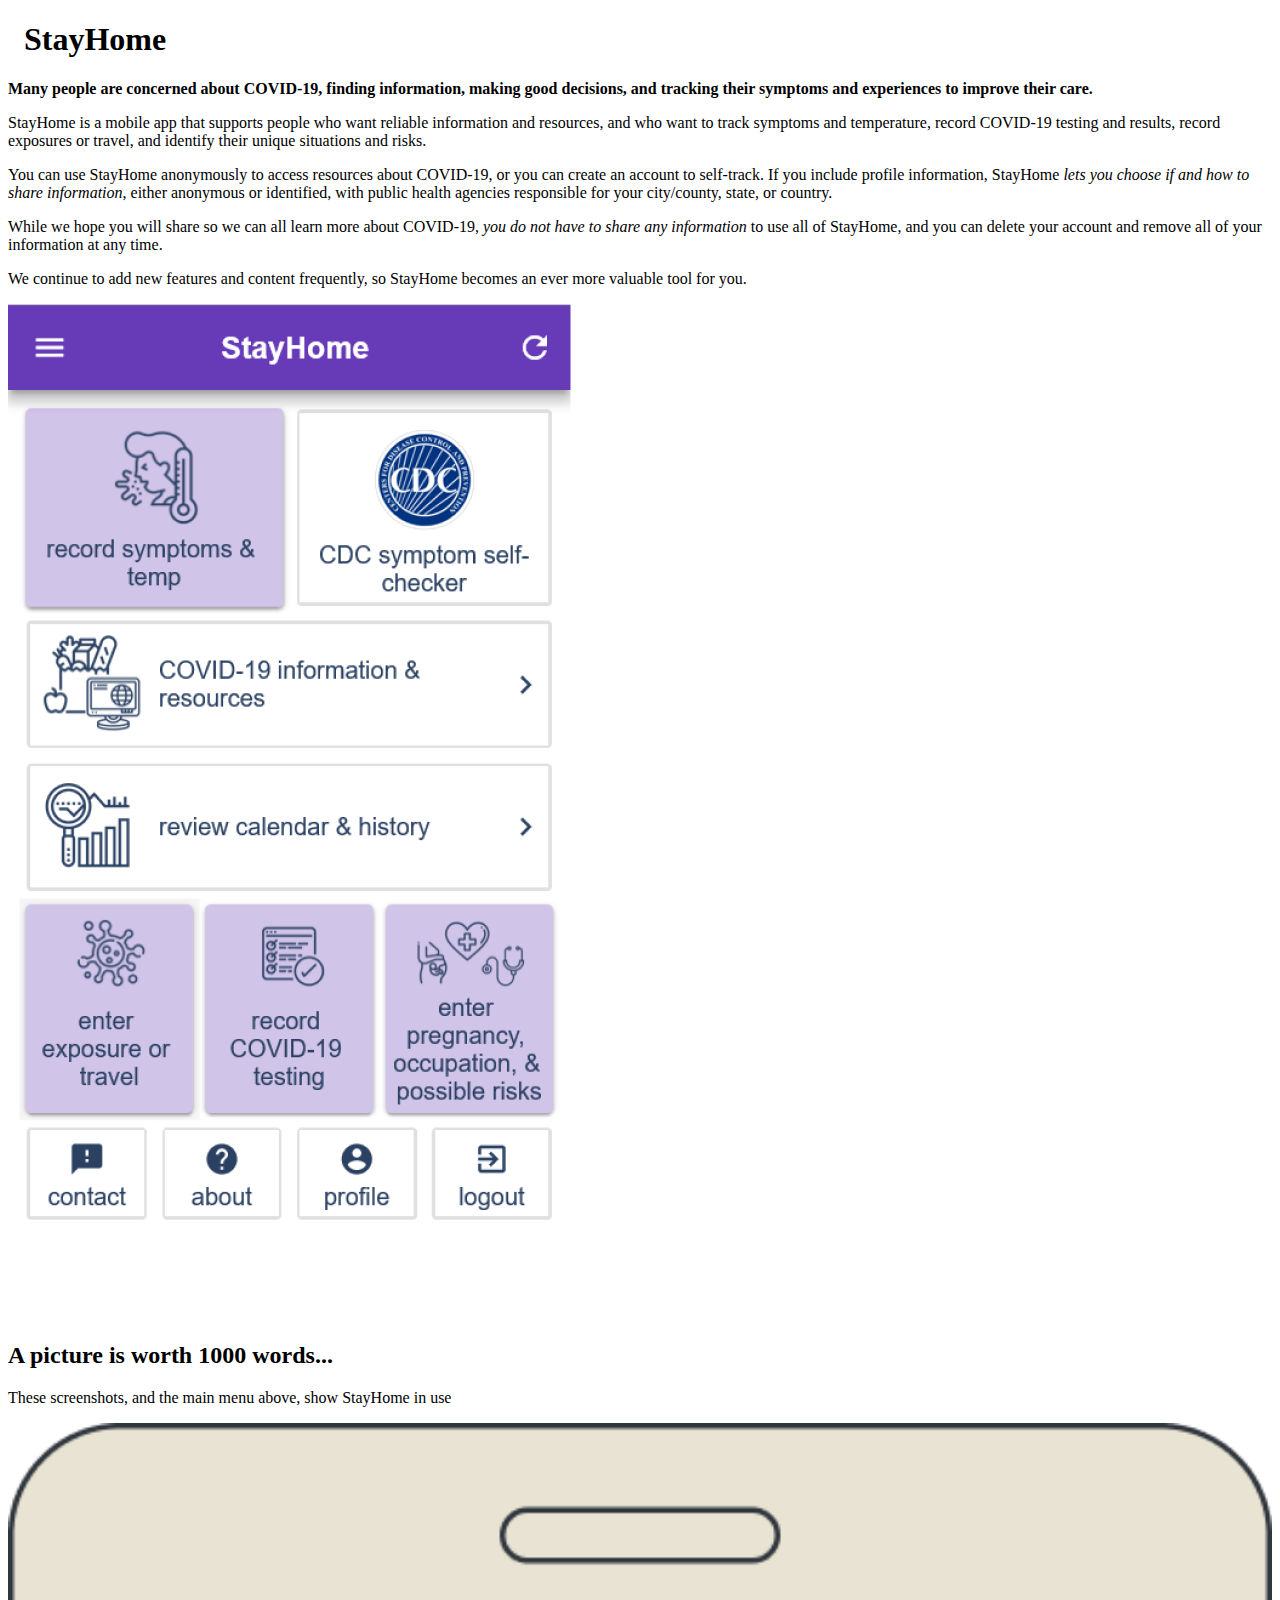
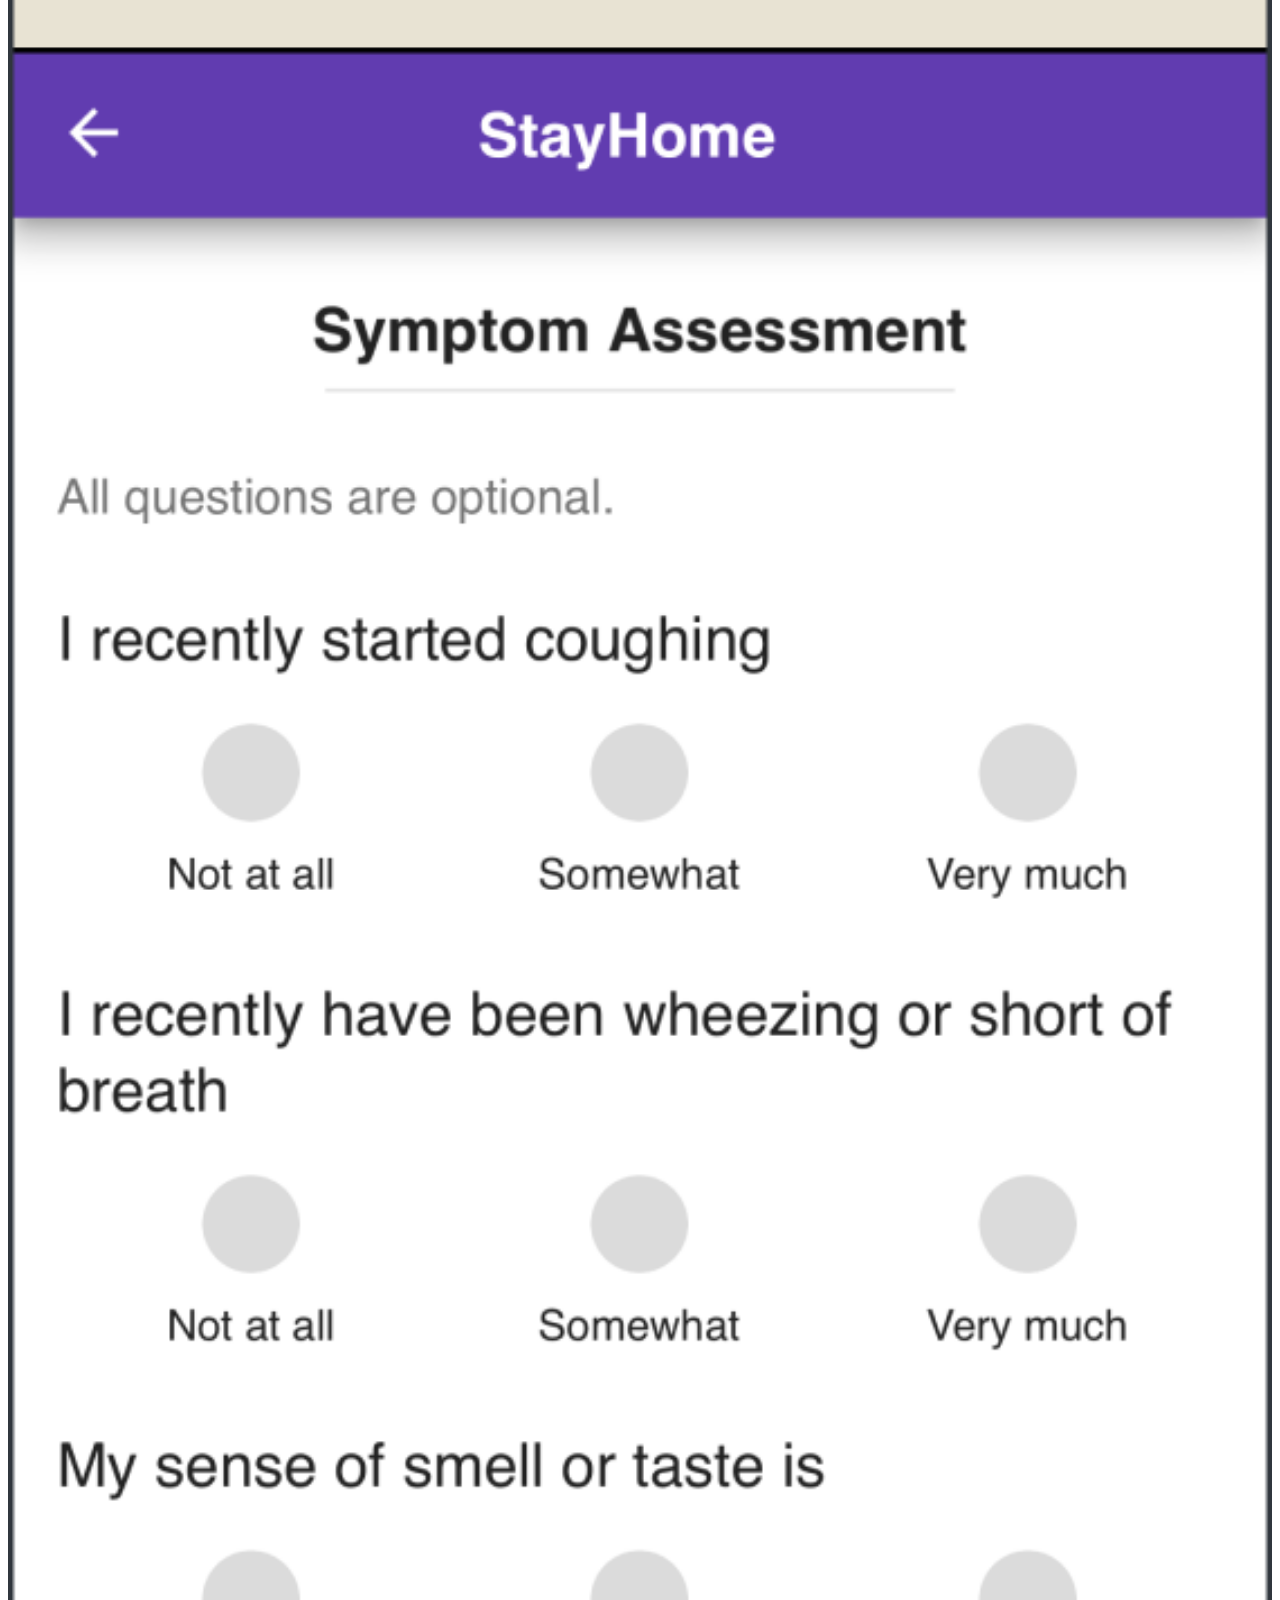
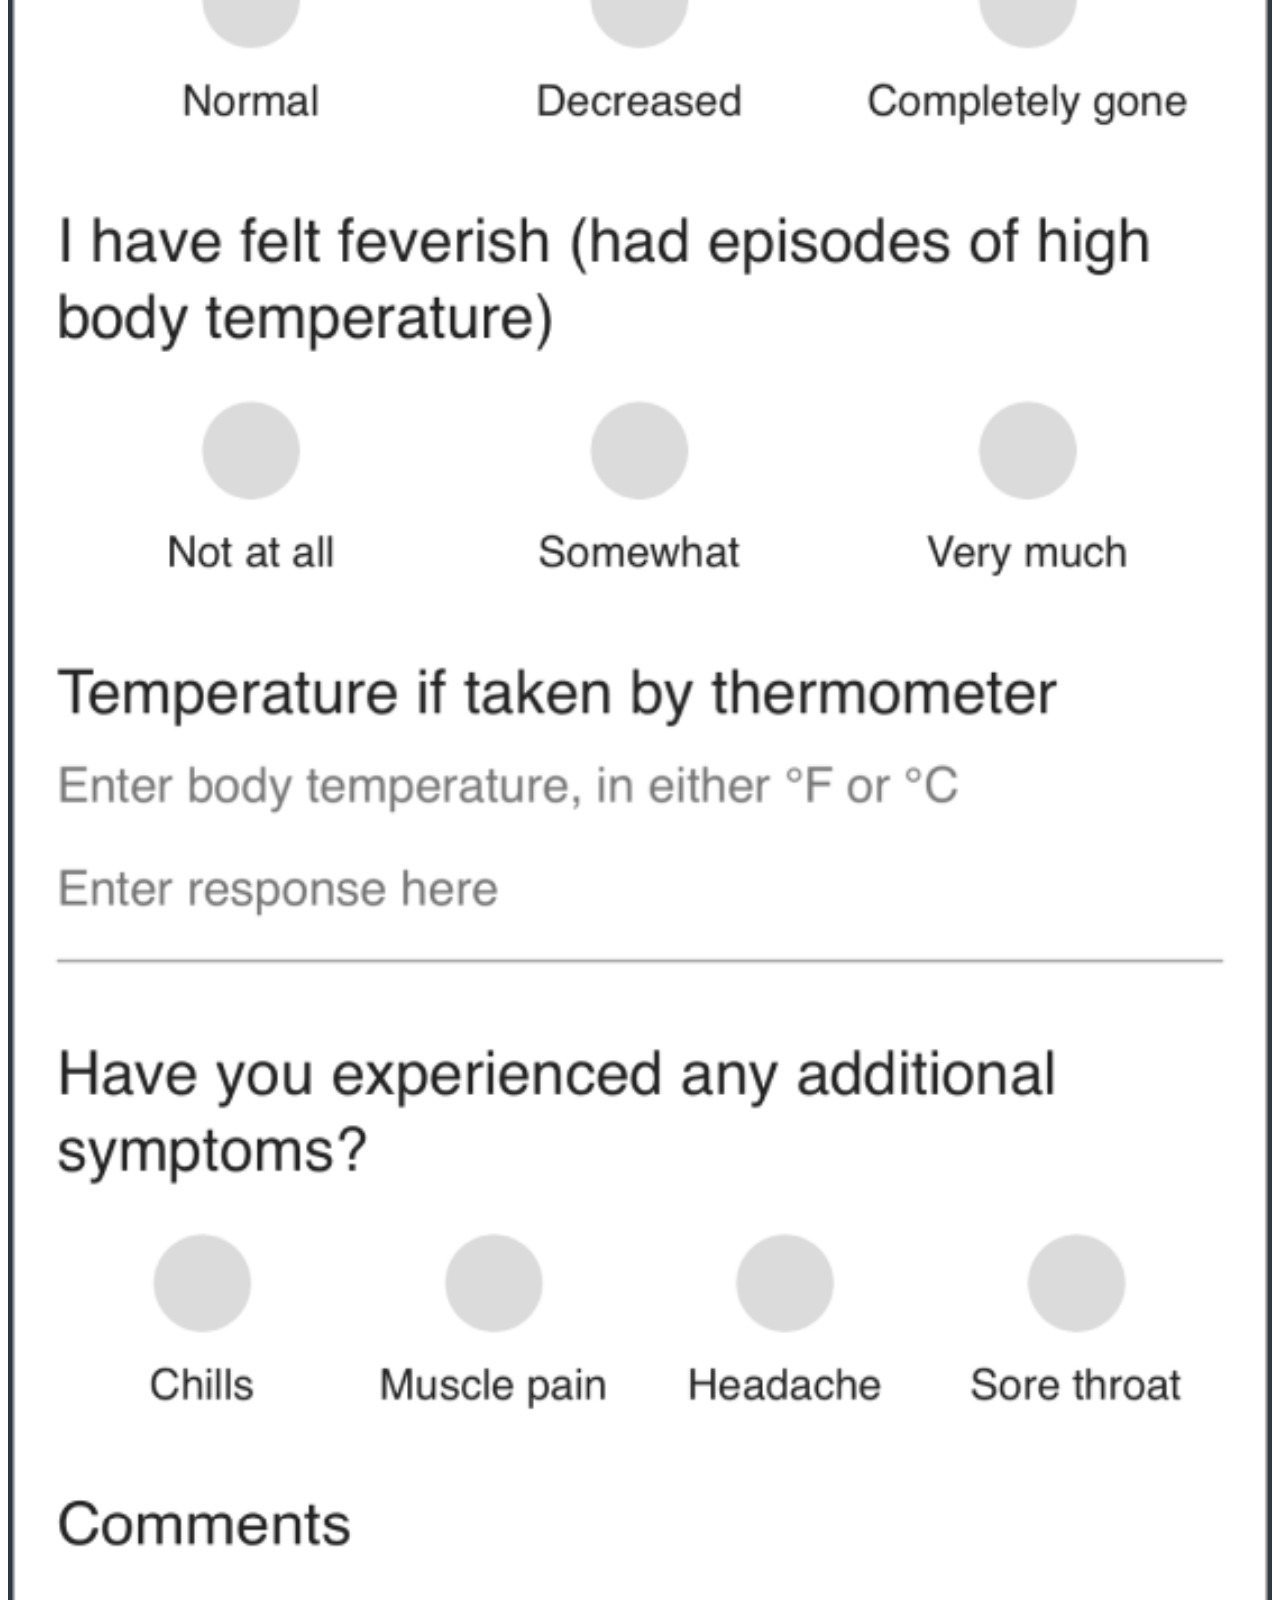
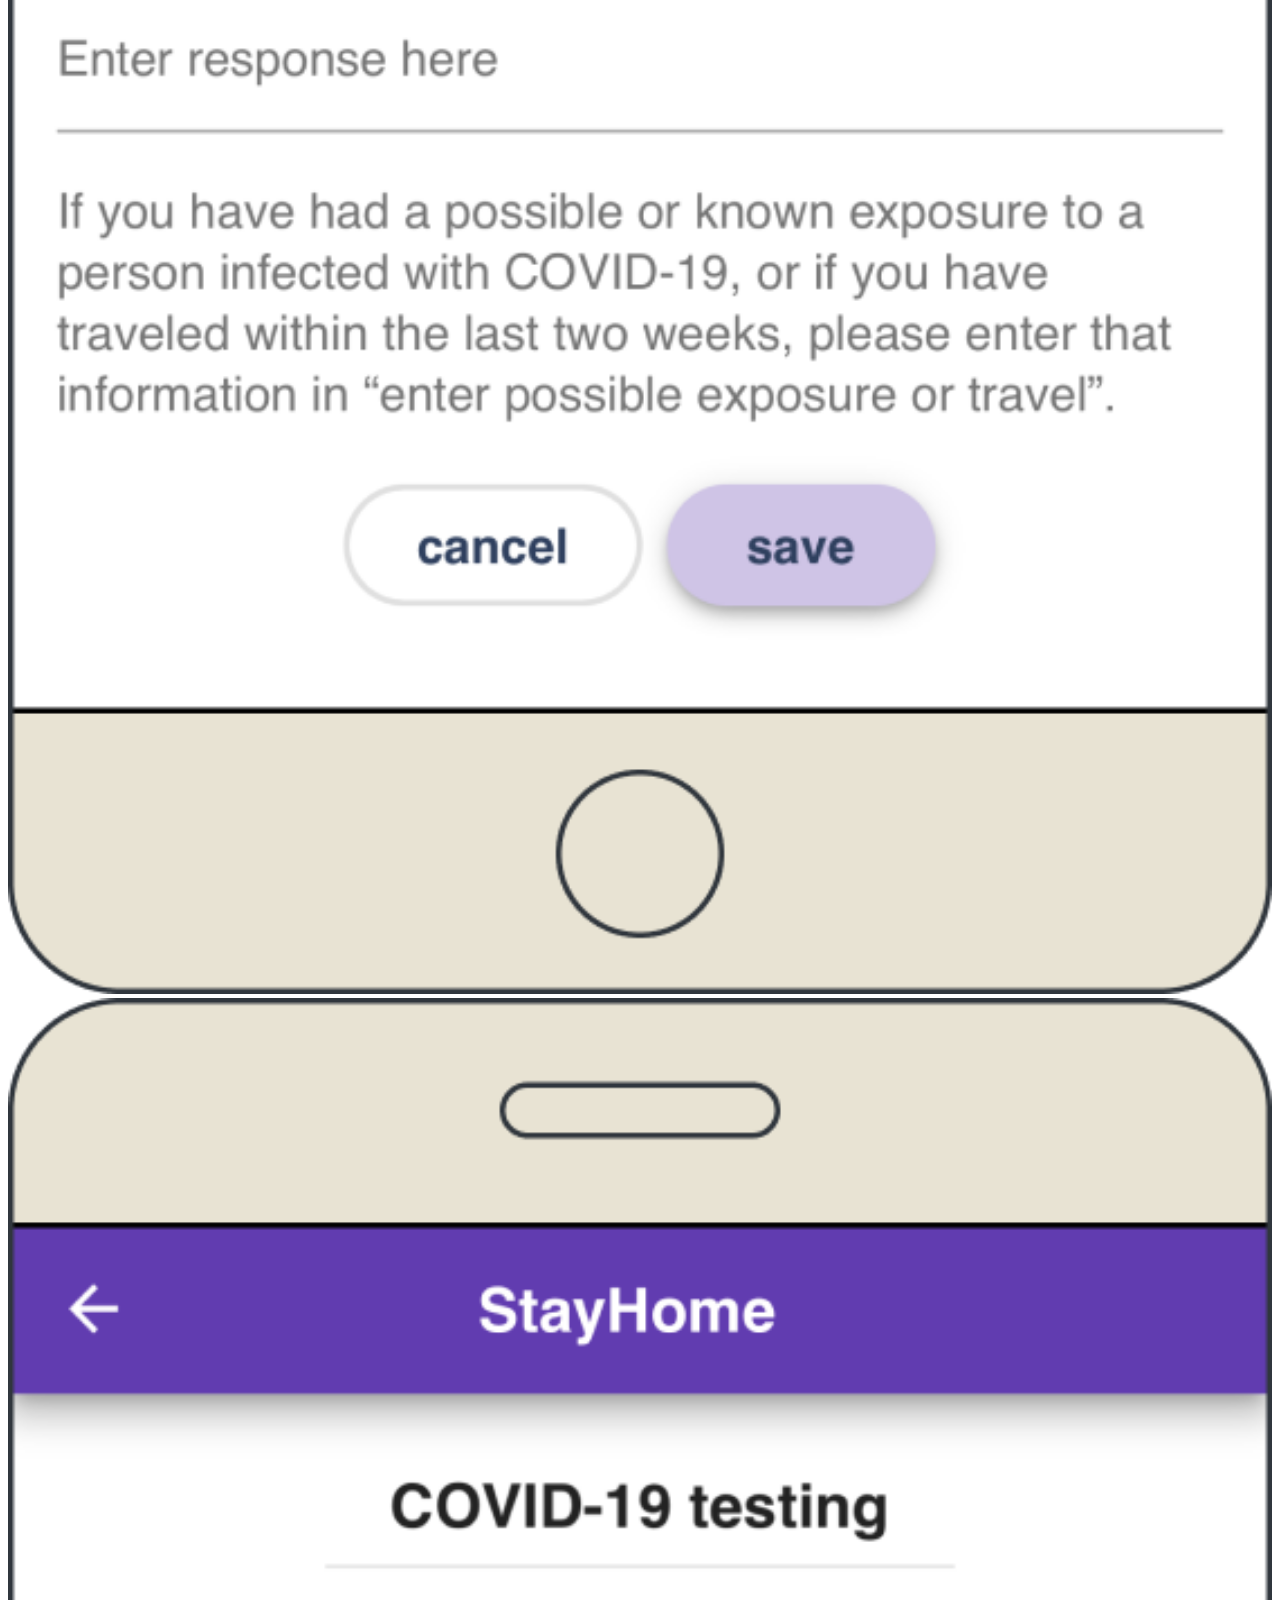
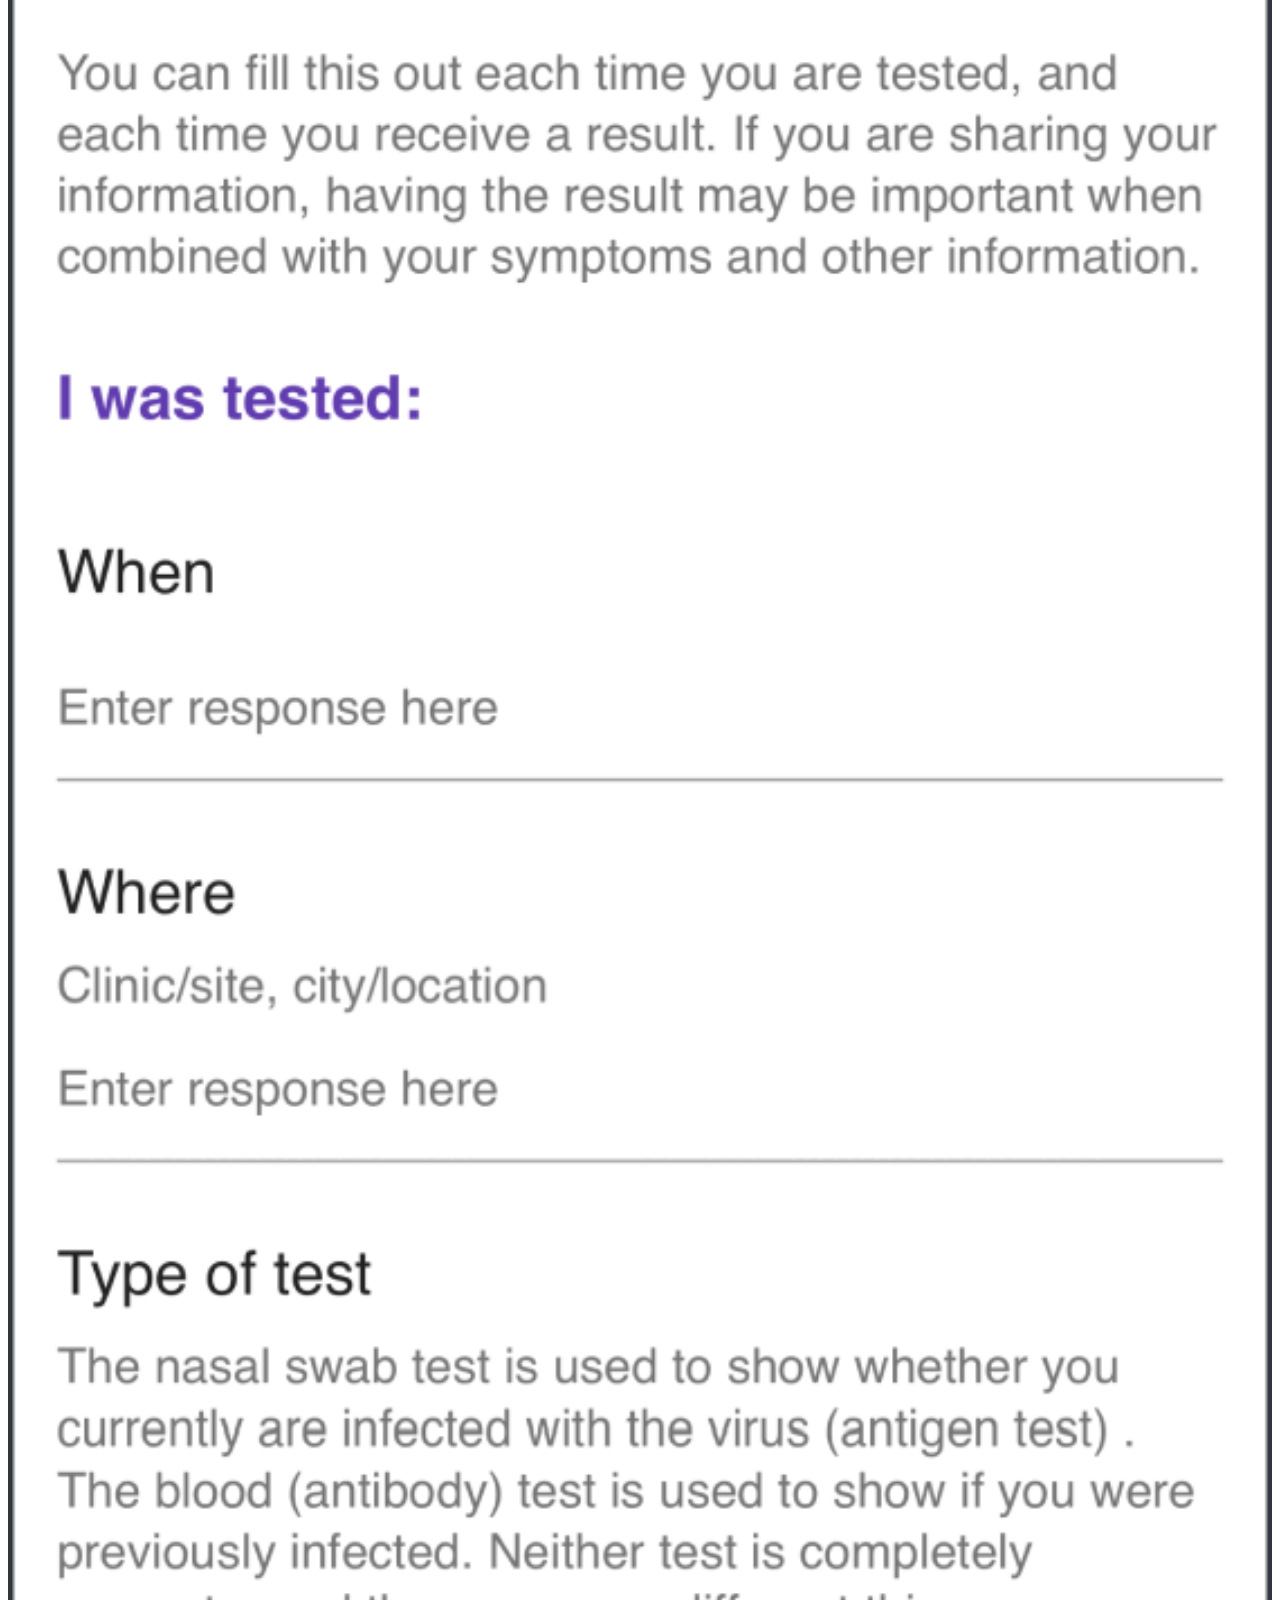
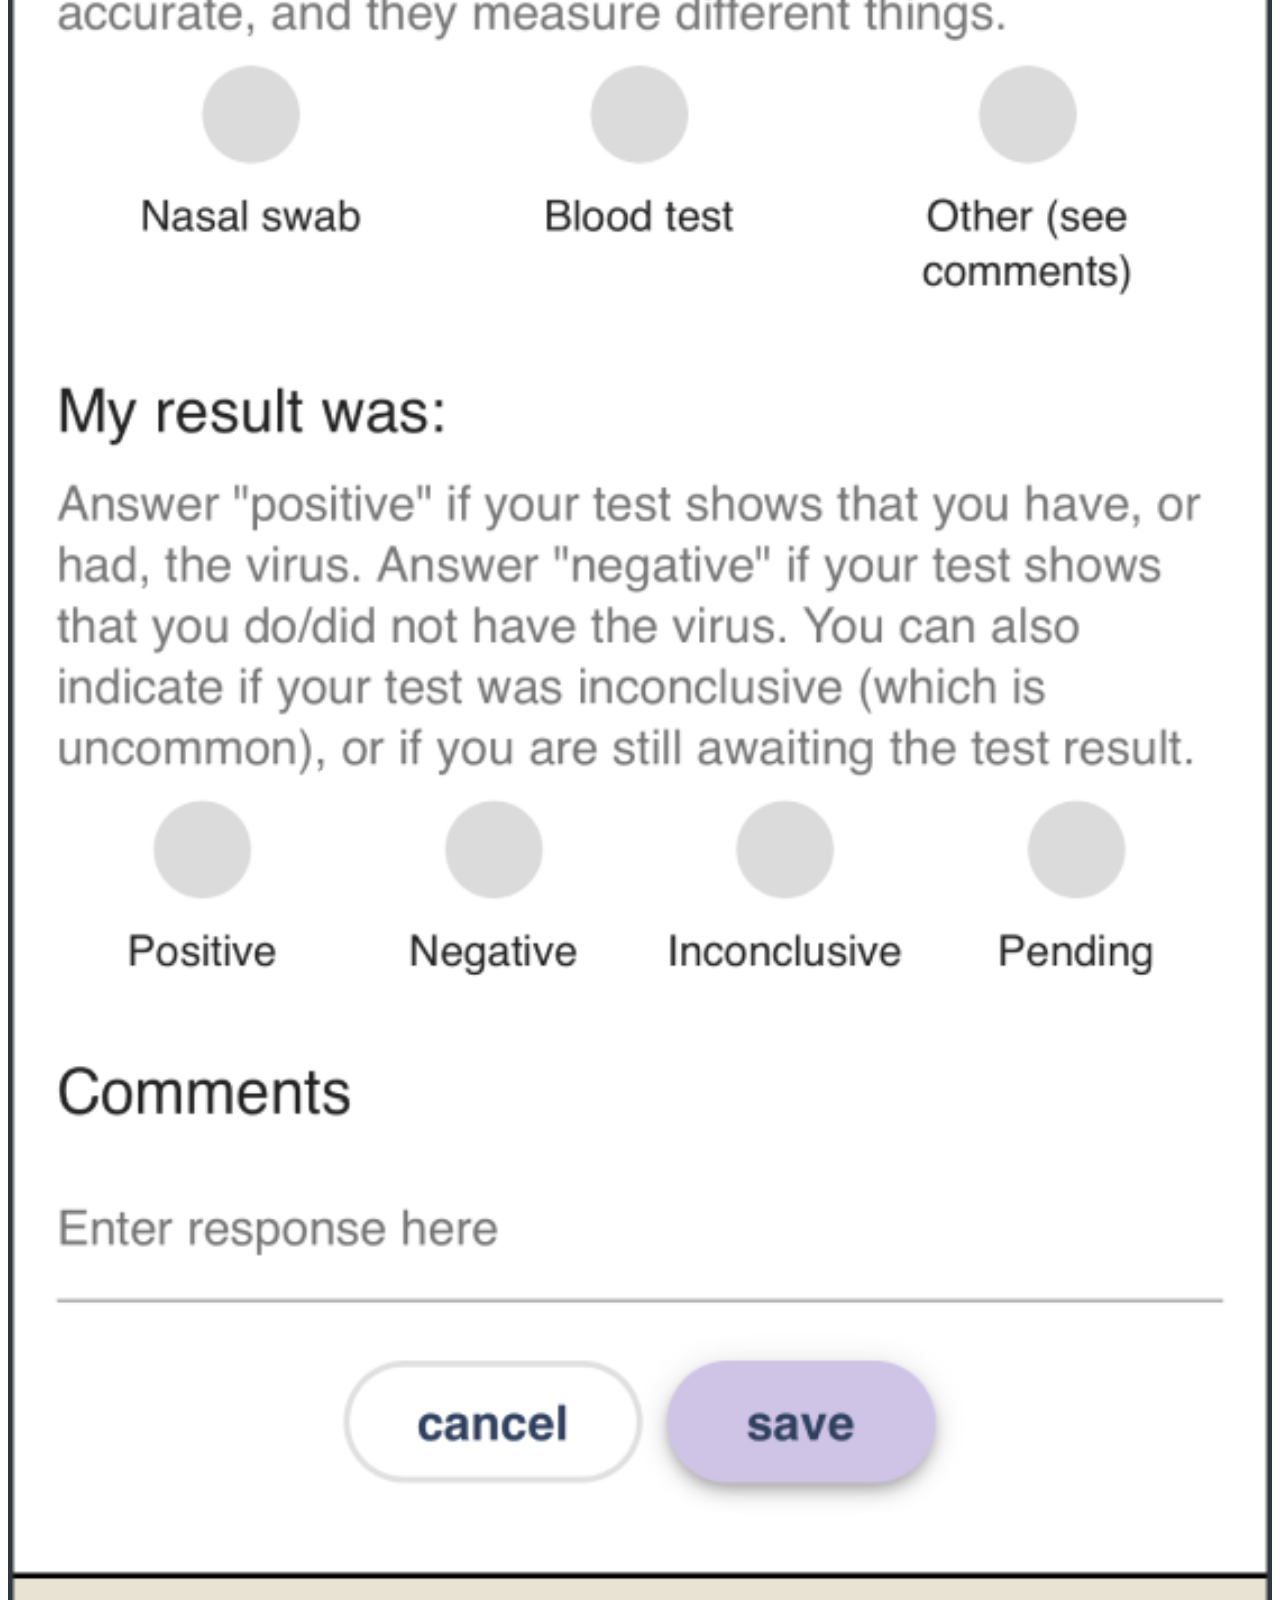
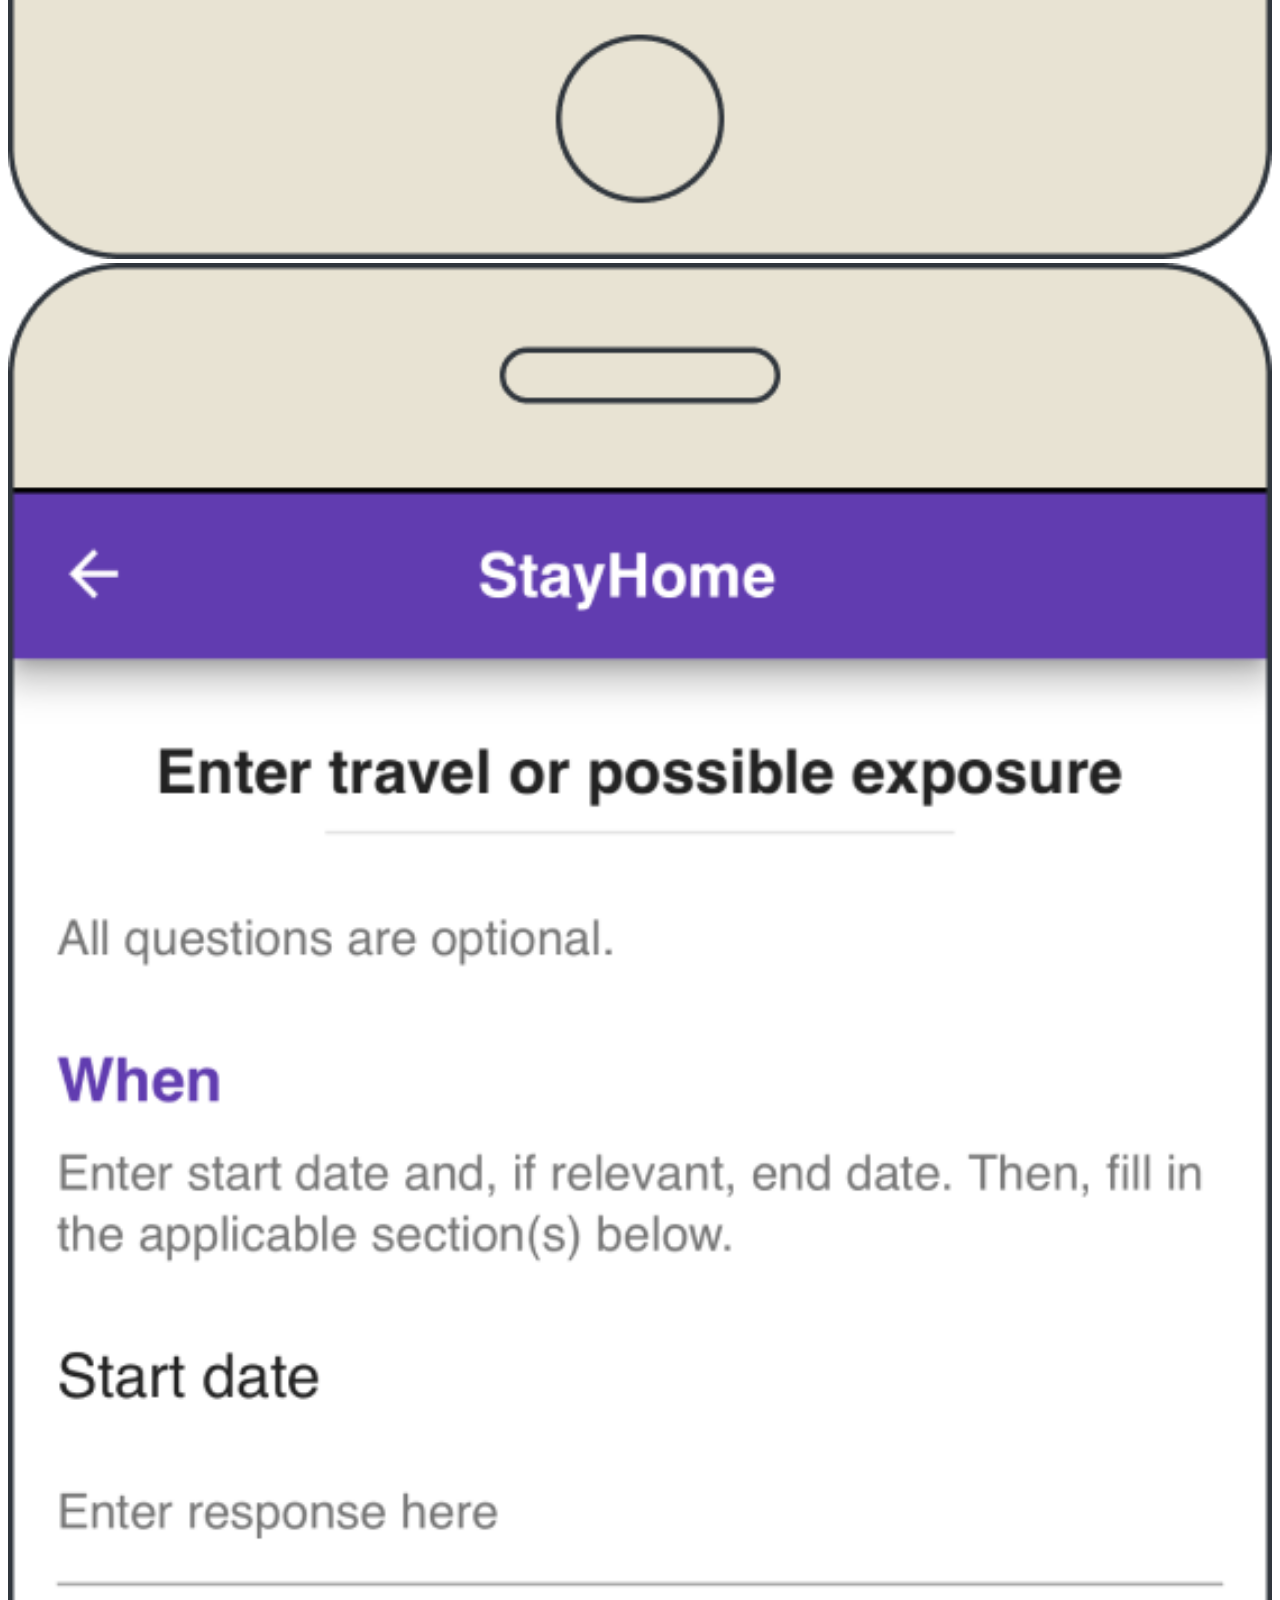
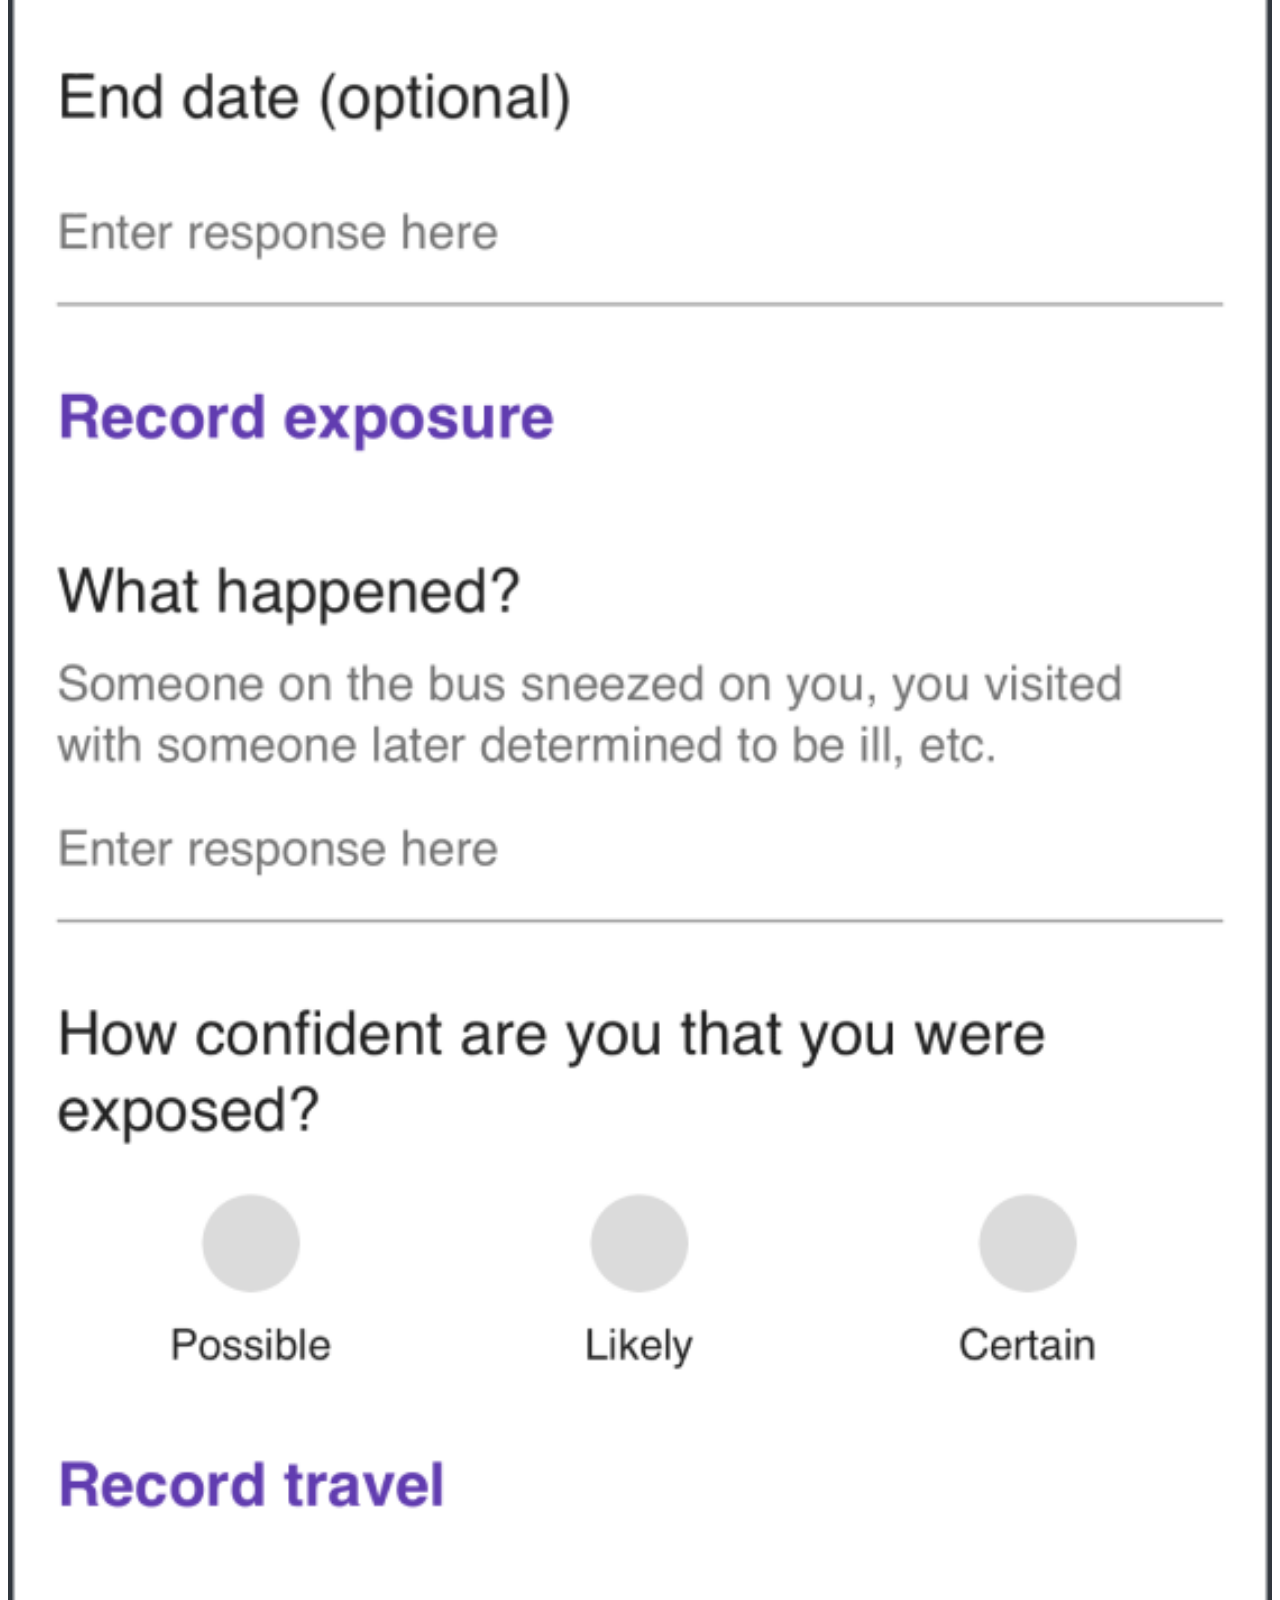
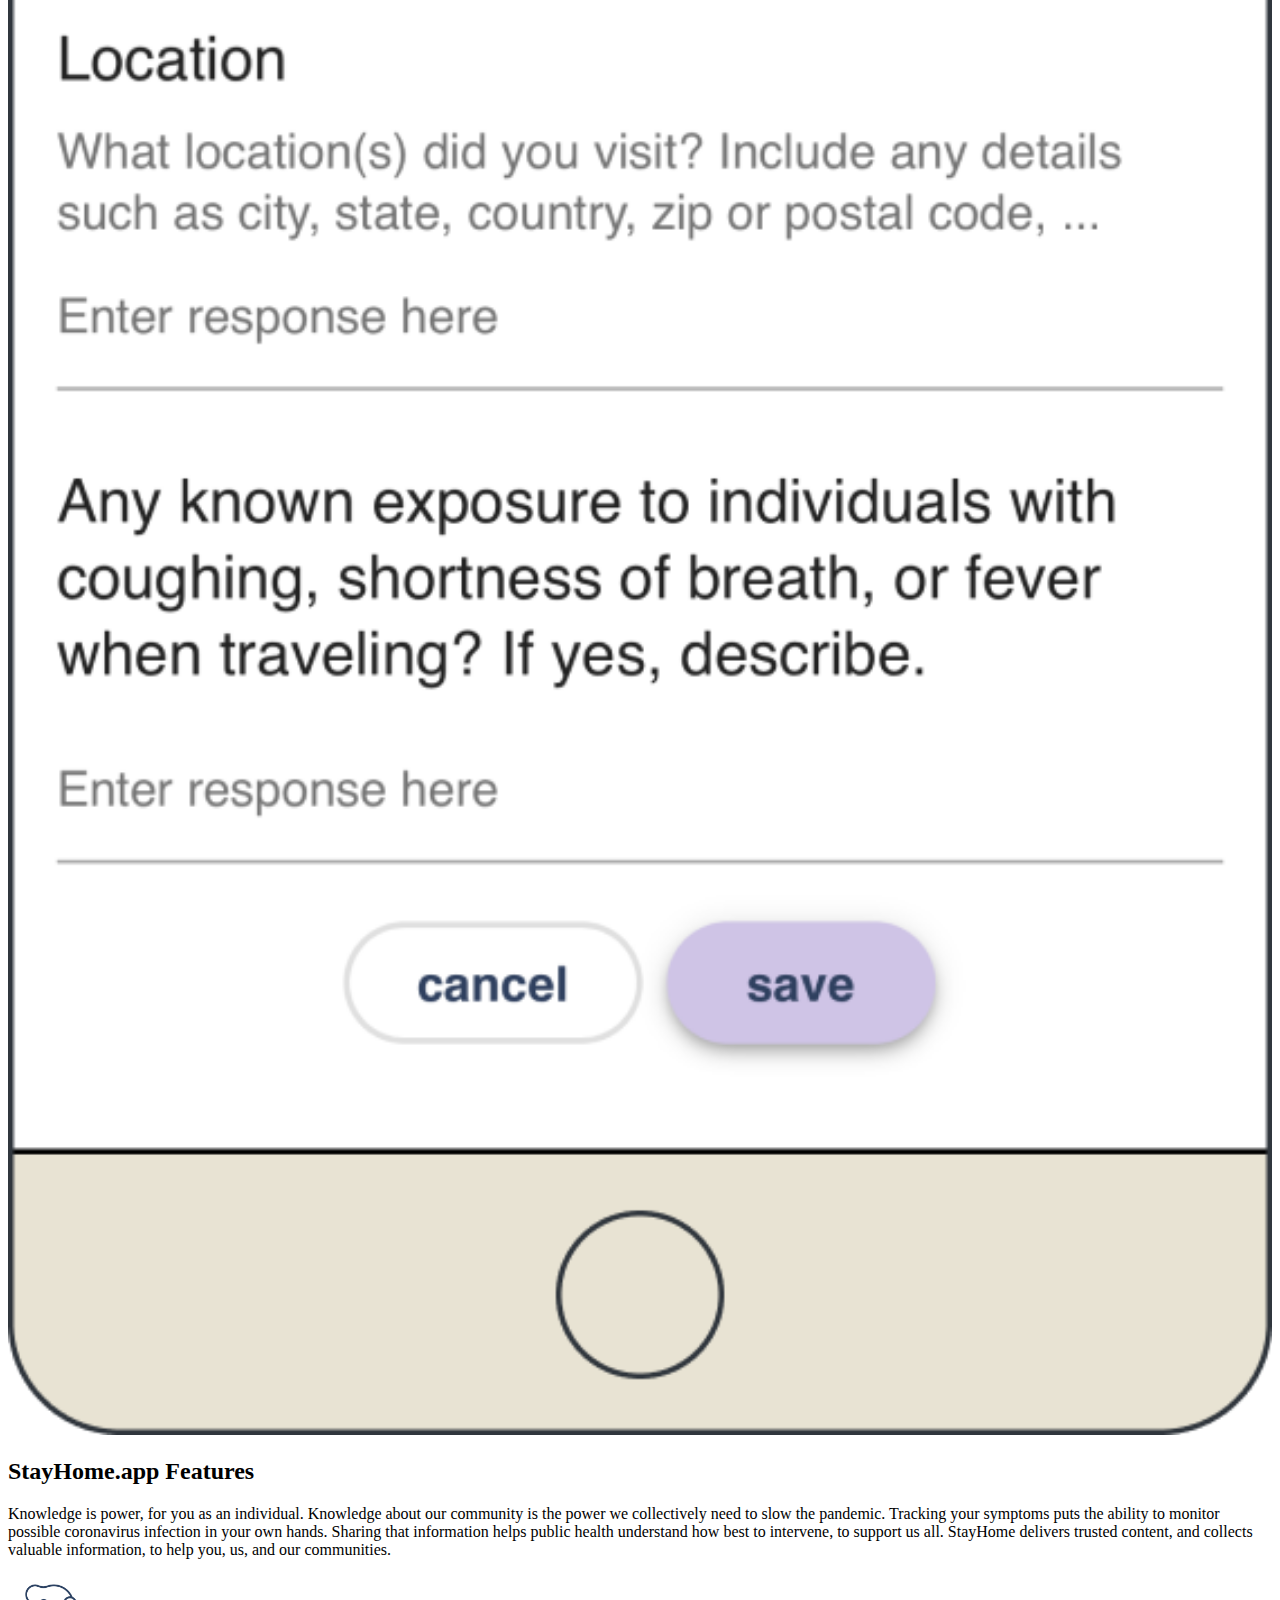
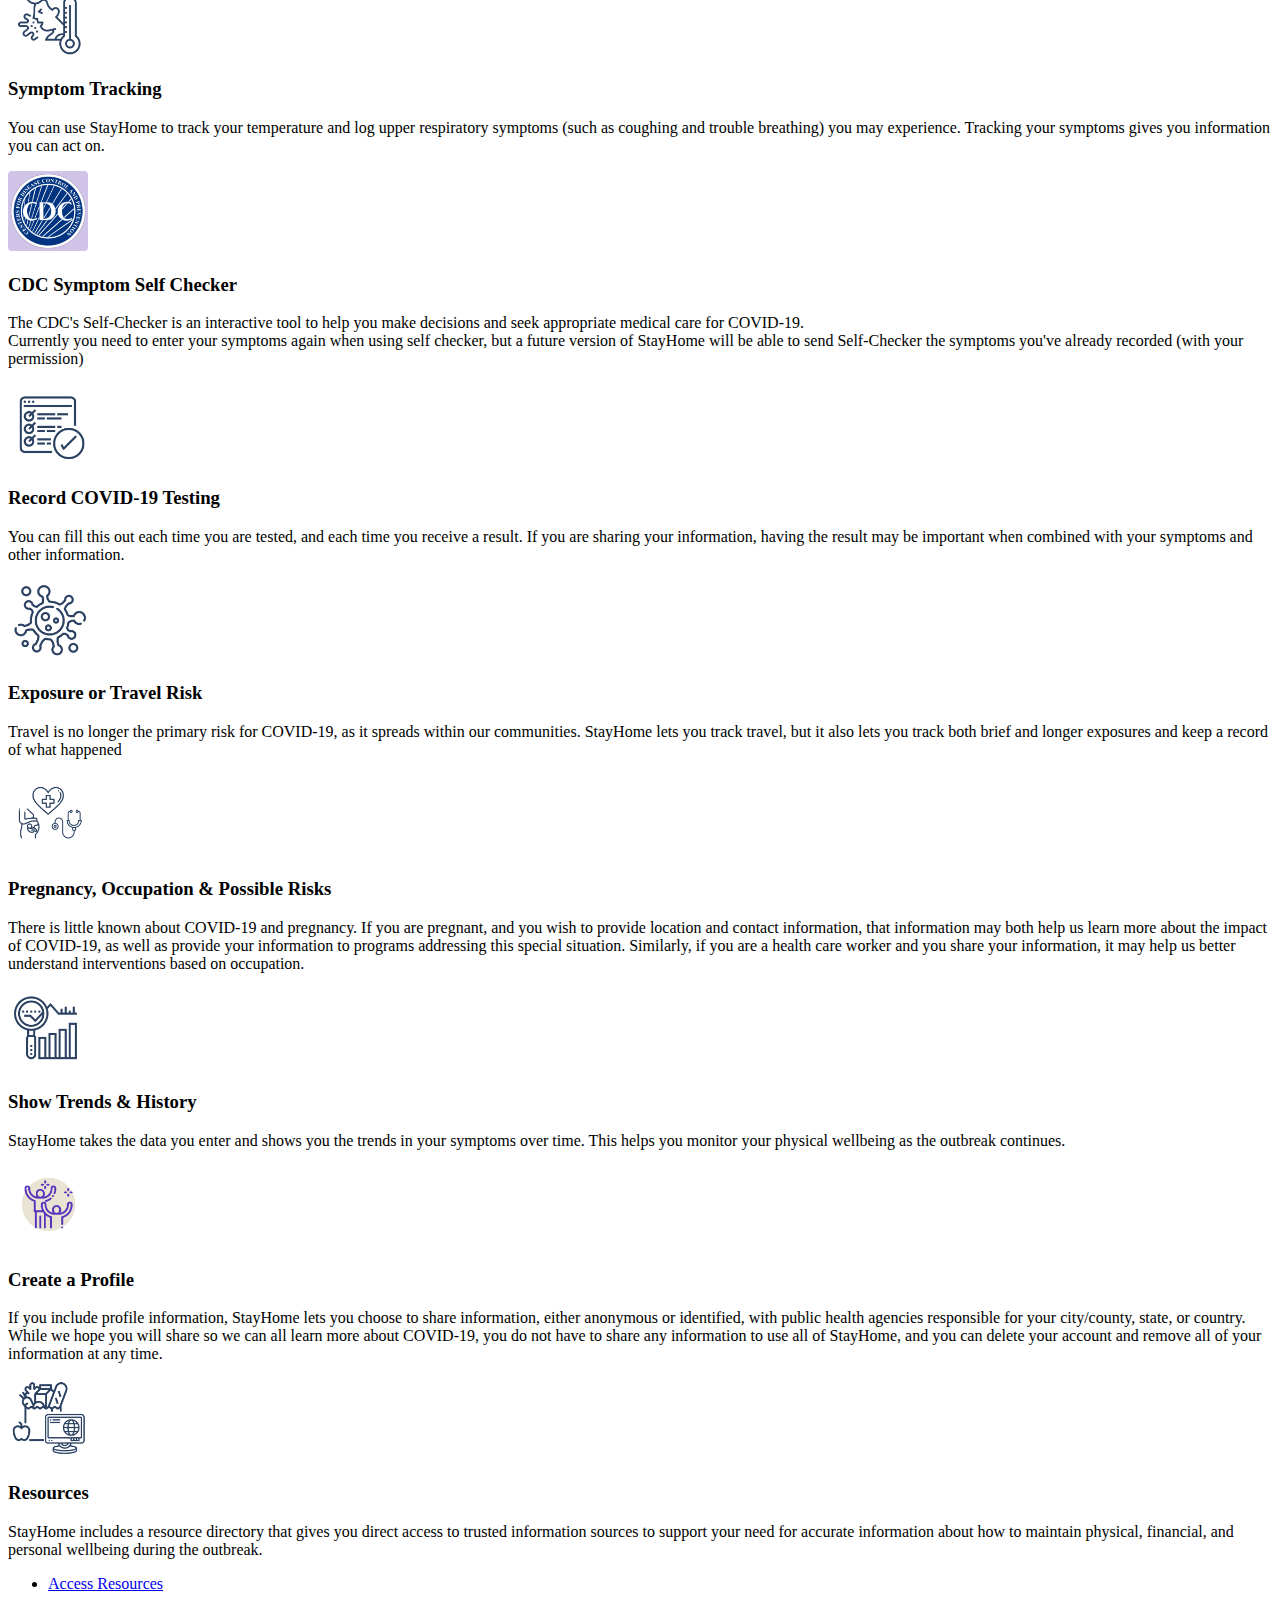
==== index.html @ 938bf310 "Update index.html" ====
<!DOCTYPE HTML>
<!--
	Story by HTML5 UP
	html5up.net | @ajlkn
	Free for personal and commercial use under the CCA 3.0 license (html5up.net/license)
-->
<html>
	<head>
		<title>What is StayHome?</title>
		<link rel="shortcut icon" type="image/x-icon" href="images/icon purple.png" />
		<meta charset="utf-8" />
		<meta name="viewport" content="width=device-width, initial-scale=1, user-scalable=no" />
		<link rel="stylesheet" href="assets/css/main.css" />
		<noscript><link rel="stylesheet" href="assets/css/noscript.css" /></noscript>
		<!--<script src="https://cdn.jsdelivr.net/npm/@webcomponents/webcomponentsjs@2/webcomponents-loader.min.js"></script>
   		<script type="module" src="https://cdn.jsdelivr.net/gh/zerodevx/zero-md@1/src/zero-md.min.js"></script>-->

<!-- Matomo -->
<script type="text/javascript">
  var _paq = window._paq || [];
  /* tracker methods like "setCustomDimension" should be called before "trackPageView" */
  _paq.push(['trackPageView']);
  _paq.push(['enableLinkTracking']);
  (function() {
    var u="https://piwik.cirg.washington.edu/";
    _paq.push(['setTrackerUrl', u+'matomo.php']);
    _paq.push(['setSiteId', '16']);
    var d=document, g=d.createElement('script'), s=d.getElementsByTagName('script')[0];
    g.type='text/javascript'; g.async=true; g.defer=true; g.src=u+'matomo.js'; s.parentNode.insertBefore(g,s);
  })();
</script>
<!-- End Matomo Code -->

	</head>
	<body class="is-preload">

		<!-- Wrapper -->
			<div id="wrapper" class="divided">

				<!-- One -->
					<section class="banner style4 orient-left content-align-left image-position-right fullscreen onload-image-fade-in onload-content-fade-right invert color1">
						<div class="content">
							<h1><img src="images/icon white.png" style="height: 0.75em;" alt="" />&nbsp;&nbsp;<b>StayHome</b></h1>
							<p class="major"><b>Many people are concerned about COVID-19, finding information, making good decisions, and tracking their symptoms and experiences to improve their care.</b></p>
							<p>StayHome is a mobile app that supports people who want reliable information and resources, and who want to track symptoms and temperature, record COVID-19 testing and results, record exposures or travel, and identify their unique situations and risks.</p>
							<p>You can use StayHome anonymously to access resources about COVID-19, or you can create an account to self-track. If you include profile information, StayHome <i>lets you choose if and how to share information</i>, either anonymous or identified, with public health agencies responsible for your city/county, state, or country.</p>
							<p>While we hope you will share so we can all learn more about COVID-19, <i>you do not have to share any information</i> to use all of StayHome, and you can delete your account and remove all of your information at any time.</p>
							<p>We continue to add new features and content frequently, so StayHome becomes an ever more valuable tool for you.</p>
							
						</div>
						<div class="image">
							<img src="images/Springboard.png" alt="" />
						</div>
					</section>
					
					<!--<section class="spotlight style1 orient-right content-align-left image-position-center onscroll-image-fade-in">
						<div class="content">
							<h2>Go to StayHome</h2>
							<ul class="actions stacked">
								<li><a href="#" class="button">Go to StayHome</a></li>
							</ul>
						</div>
						<div class="image">
							<img src="images/icon purple.jpg" alt="" />
						</div>
					</section>-->
				
				
				
				<section class="wrapper style1 align-left" id="screenshots">
						<div class="inner">
							<h2>A picture is worth 1000 words...</h2>
							<p>These screenshots, and the main menu above, show StayHome in use</p>
							
							<div class="items style1 small">
								<!--<section>
									<img src="images/Springboard.png" style= "width: 100%;"/>
								</section>-->
								
								<section id="SA">
									<a href="images/Symptom Assessment.png" class="image">
      									<img src="images/SA - frame.png" alt="Alternate text" style= "width: 100%;"/>
   									</a>
								</section>
								<section id="CT">
									<a href="images/COVID-19 Testing.png" class="image">
										<img src="images/CT - frame.png" alt="" style= "width: 100%;"/>
									</a>
								</section>
								<section id="TPE">
									<a href="images/Travel or Possible Exposure.png" class="image">
										<img src="images/TPE - frame.png" alt="" style= "width: 100%;"/>
									</a>
								</section>
								<!--<section id="P">
									<a href="images/Profile.png" class="image">
										<img src="images/P - frame.png" alt="" style= "width: 100%;"/>	
									</a>					
								</section>-->
								
								<!--<section>
									<h3>Pregnancy Status & <br/>Health Care Workers</h3>
									<p><i>coming soon</i></p>
								</section>-->
							
							</div>
						</div>
					</section>

				<!-- Six -->
					<section class="wrapper style1 align-left">
						<div class="inner">
							<h2>StayHome.app Features</h2>
							<p>Knowledge is power, for you as an individual. Knowledge about our community is the power we collectively need to slow the pandemic. Tracking your symptoms puts the ability to monitor possible coronavirus infection in your own hands. Sharing that information helps public health understand how best to intervene, to support us all. StayHome delivers trusted content, and collects valuable information, to help you, us, and our communities.</p>
							<div class="items style1 medium">
								<section>
									<!--<span class="icon style2 major fa-gem"></span>-->
									<img src="images/Track.png" style="height: 5em;" alt="" />
									<h3>Symptom Tracking</h3>
									<p>You can use StayHome to track your temperature and log upper respiratory symptoms (such as coughing and trouble breathing) you may experience. Tracking your symptoms gives you information you can act on.</p>
								</section>
								
								<section>
									<!--<span class="icon style2 major fa-gem"></span>-->
									<img src="images/CDC icon.png" style="height: 5em;" alt="" />
									<h3>CDC Symptom Self Checker</h3>
									<p>The CDC's Self-Checker is an interactive tool to help you make decisions and seek appropriate medical care for COVID-19. <br/> Currently you need to enter your symptoms again when using self checker, but a future version of StayHome will be able to send Self-Checker the symptoms you've already recorded (with your permission)</p>
								</section>
							
								<section>
									<img src="images/Testing.png" style="height: 5em; margin: auto;" alt="" />
									<h3>Record COVID-19 Testing </h3>
									<p>You can fill this out each time you are tested, and each time you receive a result. If you are sharing your information, having the result may be important when combined with your symptoms and other information.</p>
								</section>
								
								<section>
									<img src="images/Risk.png" style="height: 5em; margin: auto;" alt="" />
									<h3>Exposure or Travel Risk</h3>
									<p>Travel is no longer the primary risk for COVID-19, as it spreads within our communities.  StayHome lets you track travel, but it also lets you track both brief and longer exposures and keep a record of what happened</p>
								</section>
								
								<section>
									<img src="images/possible risks.png" style="height: 5em; margin: auto;" alt="" />
									<h3>Pregnancy, Occupation & Possible Risks</h3>
									
									<p>There is little known about COVID-19 and pregnancy.  If you are pregnant, and you wish to provide location and contact information, that information may both help us learn more about the impact of COVID-19, as well as provide your information to programs addressing this special situation.  Similarly, if you are a health care worker and you share your information, it may help us better understand interventions based on occupation.</p>
								</section>
								
								<section>
									<!--<span class="icon style2 major fa-gem"></span>-->
									<img src="images/Trend.png" style="height: 5em; margin: auto;" alt="" />
									<h3>Show Trends & History</h3>
									<p>StayHome takes the data you enter and shows you the trends in your symptoms over time. This helps you monitor your physical wellbeing as the outbreak continues.</p>
								</section>
								
								<section>
									<img src="images/Profile Icon.png" style="height: 5em; margin: auto;" alt="" />
									<h3>Create a Profile</h3>
									<p>If you include profile information, StayHome lets you choose to share information, either anonymous or identified, with public health agencies responsible for your city/county, state, or country. <br/>While we hope you will share so we can all learn more about COVID-19, you do not have to share any information to use all of StayHome, and you can delete your account and remove all of your information at any time.</p>
								</section>
								
								<section>
									<!--<span class="icon style2 major fa-gem"></span>-->
									<img src="images/Resource.png" style="height: 5em;" alt="" />
									<h3>Resources</h3>
									<p>StayHome includes a resource directory that gives you direct access to trusted information sources to support your need for accurate information about how to maintain physical, financial, and personal wellbeing during the outbreak.</p>
									<ul class="actions fit small">
										<li><a href=" http://tiny.cc/covidlinks " class="button fit small" target="_blank">Access Resources</a></li>
									</ul>
								</section>
								
								
							</div>
						</div>
					</section>
				
					<section class="wrapper style1 align-center">
						<div class="inner" id="app">
						
							<div class="items style1 medium">
								<section>
									<img src="images/icon purple.png" style="height: 3em;" alt="" />
									<h2>Go to StayHome.app</h2>
									<ul class="actions fit small">
										<li><a href="https://stayhome.app" class="button fit small disabled">open application</a></li>
									</ul>
								</section>
								<section>
									<img src="images/Resource.png" style="height: 3em;" alt="" />
									<h2>Go to StayHome Resources Page</h2>
									<ul class="actions fit small">
										<li><a href="http://tiny.cc/covidlinks" class="button fit small" >open web site</a></li>
									</ul> 
								</section>
								<section>
									<img src="images/GitHub-Mark-120px-plus.png" style="height: 3em;" alt="" />&nbsp;&nbsp;
									<h2>Go to StayHome GitHub Repository</h2>
									<ul class="actions fit small">
										<li><a href="https://github.com/uwcirg/stayhome-client" class="button fit small" >open github</a></li>
									</ul> 
								</section>
							</div>
						
						</div>
					</section>

				<!-- Five -->
				<section id="who" class="wrapper style1 align-left">
						<div class="inner">
							<h2>Who we are</h2>
							<p>We are university software developers and researchers who write software for clinical care, research, public health, and global health, and we are also people who (mostly) live in Seattle.  Like you, we care about our families, friends, and colleagues in our community, in our region, and across the world.</p> 
							 
							<p>StayHome.app builds on 15 years of experience by the <a href="https://www.cirg.washington.edu/">University of Washington Clinical Informatics Research Group</a> in developing applications to support direct entry of patient-generated health data and patient reported outcomes across clinical, research, and public health settings.</p>
							<!--<p>Click on the button to find our pictures, and learn more about our work<p> -->
							
							<ul class="actions fit small align-center">
								<li><a href="https://cirg.washington.edu" class="button fit small " >open cirg.washington.edu</a></li>
							</ul>  
							
							<div style="text-align: center; margin: auto;">	
								<div class="image">
									<img src="images/CIRG-Logo.png" style="margin-left: auto; margin-right: 4em; height: 5em;" alt="" />
								</div>
								<div class="image">
									<img src="images/Signature_Stacked_Purple_RGB.png" style="margin-left: 4em; margin-right: auto; height: 5em;" alt="" />
								</div>
							</div>
							
						</div>
				</section>
				
				<section class="wrapper style1 align-left">
						<div class="inner" id="why">
							<h2>Why StayHome?</h2>
							
							<p>All of us want to know the same things about COVID-19:  where can we find good information, are we experiencing COVID-19 symptoms, where can we find testing and care, how do we remember what we have experienced as the weeks progress, and how do we best Stay at Home to minimize the risk to ourselves and others and to “flatten the curve” in our communities?</p>
							<p>During the first week of March, we asked a group of University of Washington students what mattered to them about COVID-19, and found they had the same questions that we did. To meet their needs, and ours, we developed StayHome.  From our previous experience working with public health agencies, we know that the routine processes of those agencies get stretched very thin in situations where the numbers of ill and worried people outweigh the available resources.  But we also know that the middle of an outbreak is no time for public health to switch to new, untested methods.  We have concentrated on answering the questions people have, and creating a way for them to volunteer information which may help public health monitor the overall health of communities.  This may also help make existing processes for case investigation, and identifying the contacts of infected people, easier and require less work, while not upsetting the critical processes currently in place.</p>
						</div>
				</section>
				
				<section class="wrapper style1 align-left" id="archive">
					<div class="inner">
						<h2>What Happened to StayHome?</h2>
						<p>The StayHome app production system was archived in May 2022. We appreciate those who tested it, used it, and provided us with feedback to improve it. StayHome helped users in a time of great uncertainly, it taught us about patient-centered Covid-19 needs and apps, and it started us down a path to develop what we've come to call "FHIR-native" apps - apps which use constructs within the FHIR standard not only to store clinical data, but also to represent the application logic.</p>
						<p>Here are some links you may find interesting:</p>
						<div class="items style1 medium">
							<section>
								<i class="fa-light fa-presentation-screen"></i>
								<h3>Hannah Burkhardt's slides on StayHome as a FHIR-Native mobile app.</h3>
								<ul class="actions fit small">
									<li><a href="https://www.uwfhir.org/workshops/2020/pdfs/Symposium%20Panel%203%20-%20Hannah%20Burkhardt.pdf" class="button fit small">read presentation</a></li>
								</ul>
							</section>
							<section>
								<i class="fa-light fa-newspaper"></i>
								<h3>A publication (with PubMed Central link to full text) about StayHome.</h3>
								<ul class="actions fit small">
									<li><a href="https://doi.org/10.5210/ojphi.v13i1.11462" class="button fit small">read publication</a></li>
								</ul>
							</section>
							<section>
								<i class="fa-light fa-calendar-lines"></i>
								<h3>The agenda for the 2020 FHIR meeting where StayHome was presented.</h3>
								<ul class="actions fit small">
									<li><a href="https://www.uwfhir.org/workshops/2020/#agenda" class="button fit small">read agenda</a></li>
								</ul> 
							</section>
						</div>
					</div>
				</section>
					
				
				<!--<section class="wrapper style1 align-left" id="screenshots">
						<div class="inner">
							<h2>Capabilities of the System</h2>
							
							<div class="items style1 medium">
								<section>
									<img src="images/Springboard.png" style= "width: 100%;"/>
								</section>
								<section>
									<img src="images/Symptom Assessment.png" alt="" style= "width: 100%;"/>
								</section>
								<section>
									<img src="images/COVID-19 Testing.png" alt="" style= "width: 100%;"/>
								</section>
								<section>
									<img src="images/Travel or Possible Exposure.png" alt="" style= "width: 100%;"/>
								</section>
								<section>
									<img src="images/Profile.png" alt="" style= "width: 100%;"/>						
								</section>
								
								<section>
									<h3>Pregnancy Status & <br/>Health Care Workers</h3>
									<p><i>coming soon</i></p>
								</section>
								
								
								
							</div>
						</div>
					</section>-->
				
				
			
					

				<section id="change-log" class="wrapper style1 align-left">
						<div class="inner">
							<h2>StayHome Version Change Log</h2>
							<!--<zero-md src="changelog.md"></zero-md>-->
							<div class="align-center">
								<object width="80%" height="400" type="text/plain" data="CHANGELOG.APP.txt" border="0" style="overflow: hidden;">
								</object>
							</div>
						</div>
				</section>
						
				<!--App Button 
					
					<ul class="actions stacked">
						<li><a href="https://stayhome.app" class="button large wide smooth-scroll-middle" target="_blank" style="z-index: 100; background: #5835BD; position: fixed; left: 30px; bottom: 30px;"><b style="color: #fff;">go to StayHome app</b></a></li>
					</ul>
				-->
				<!-- Seven -->
				<!--	<section class="wrapper style1 align-center">
						<div class="inner medium">
							<h2>Get in touch</h2>
							<form method="post" action="#">
								<div class="fields">
									<div class="field half">
										<label for="name">Name</label>
										<input type="text" name="name" id="name" value="" />
									</div>
									<div class="field half">
										<label for="email">Email</label>
										<input type="email" name="email" id="email" value="" />
									</div>
									<div class="field">
										<label for="message">Message</label>
										<textarea name="message" id="message" rows="6"></textarea>
									</div>
								</div>
								<ul class="actions special">
									<li><input type="submit" name="submit" id="submit" value="Send Message" /></li>
								</ul>
							</form>

						</div>
					</section>
				-->

				<!-- Footer -->
					<footer class="wrapper style1 align-center invert color1">
						<div class="inner">
						<p>&copy; <script>document.write( new Date().getFullYear() );</script> <a href="https://www.cirg.washington.edu/">UW Clinical Informatics Research Group</a>. All rights reserved.</p>
						</div>
					</footer>

			</div>

		<!-- Scripts -->
			<script src="assets/js/jquery.min.js"></script>
			<script src="assets/js/jquery.scrollex.min.js"></script>
			<script src="assets/js/jquery.scrolly.min.js"></script>
			<script src="assets/js/browser.min.js"></script>
			<script src="assets/js/breakpoints.min.js"></script>
			<script src="assets/js/util.js"></script>
			<script src="assets/js/main.js"></script>

	</body>
</html>
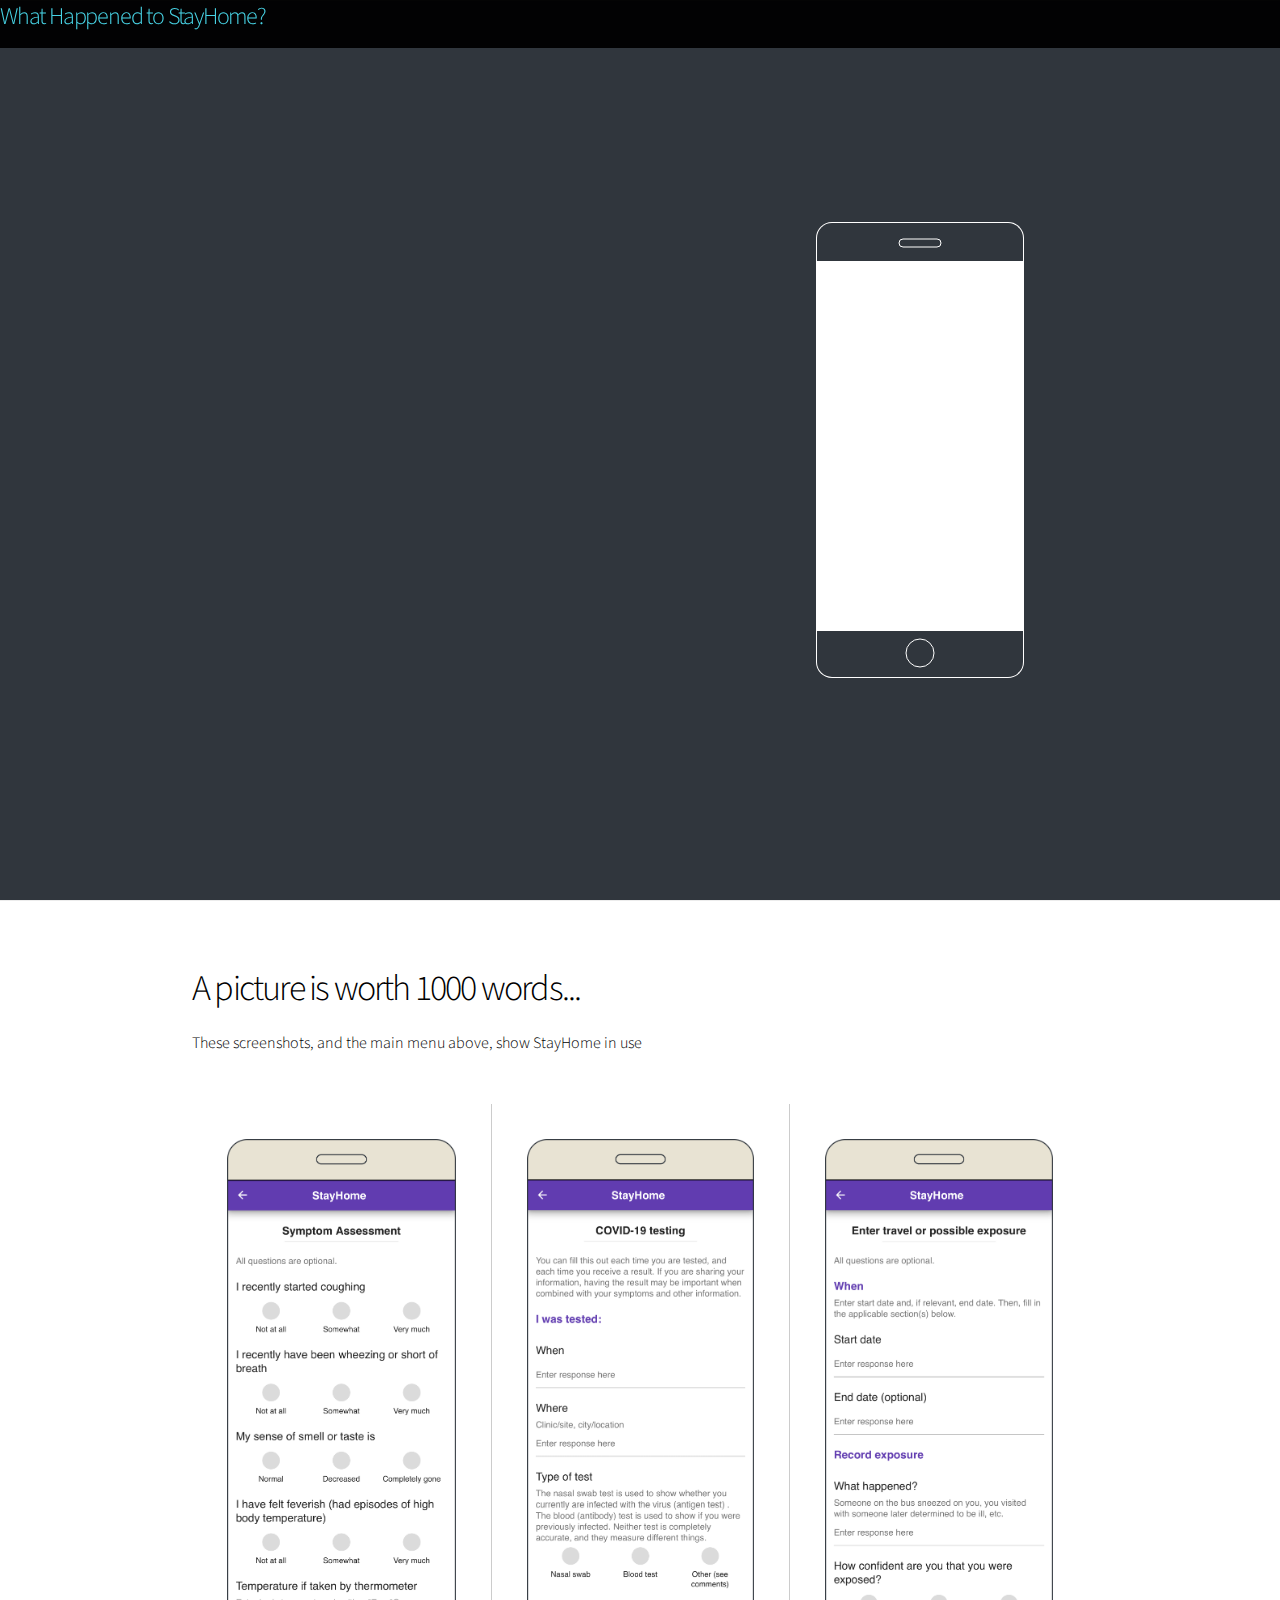
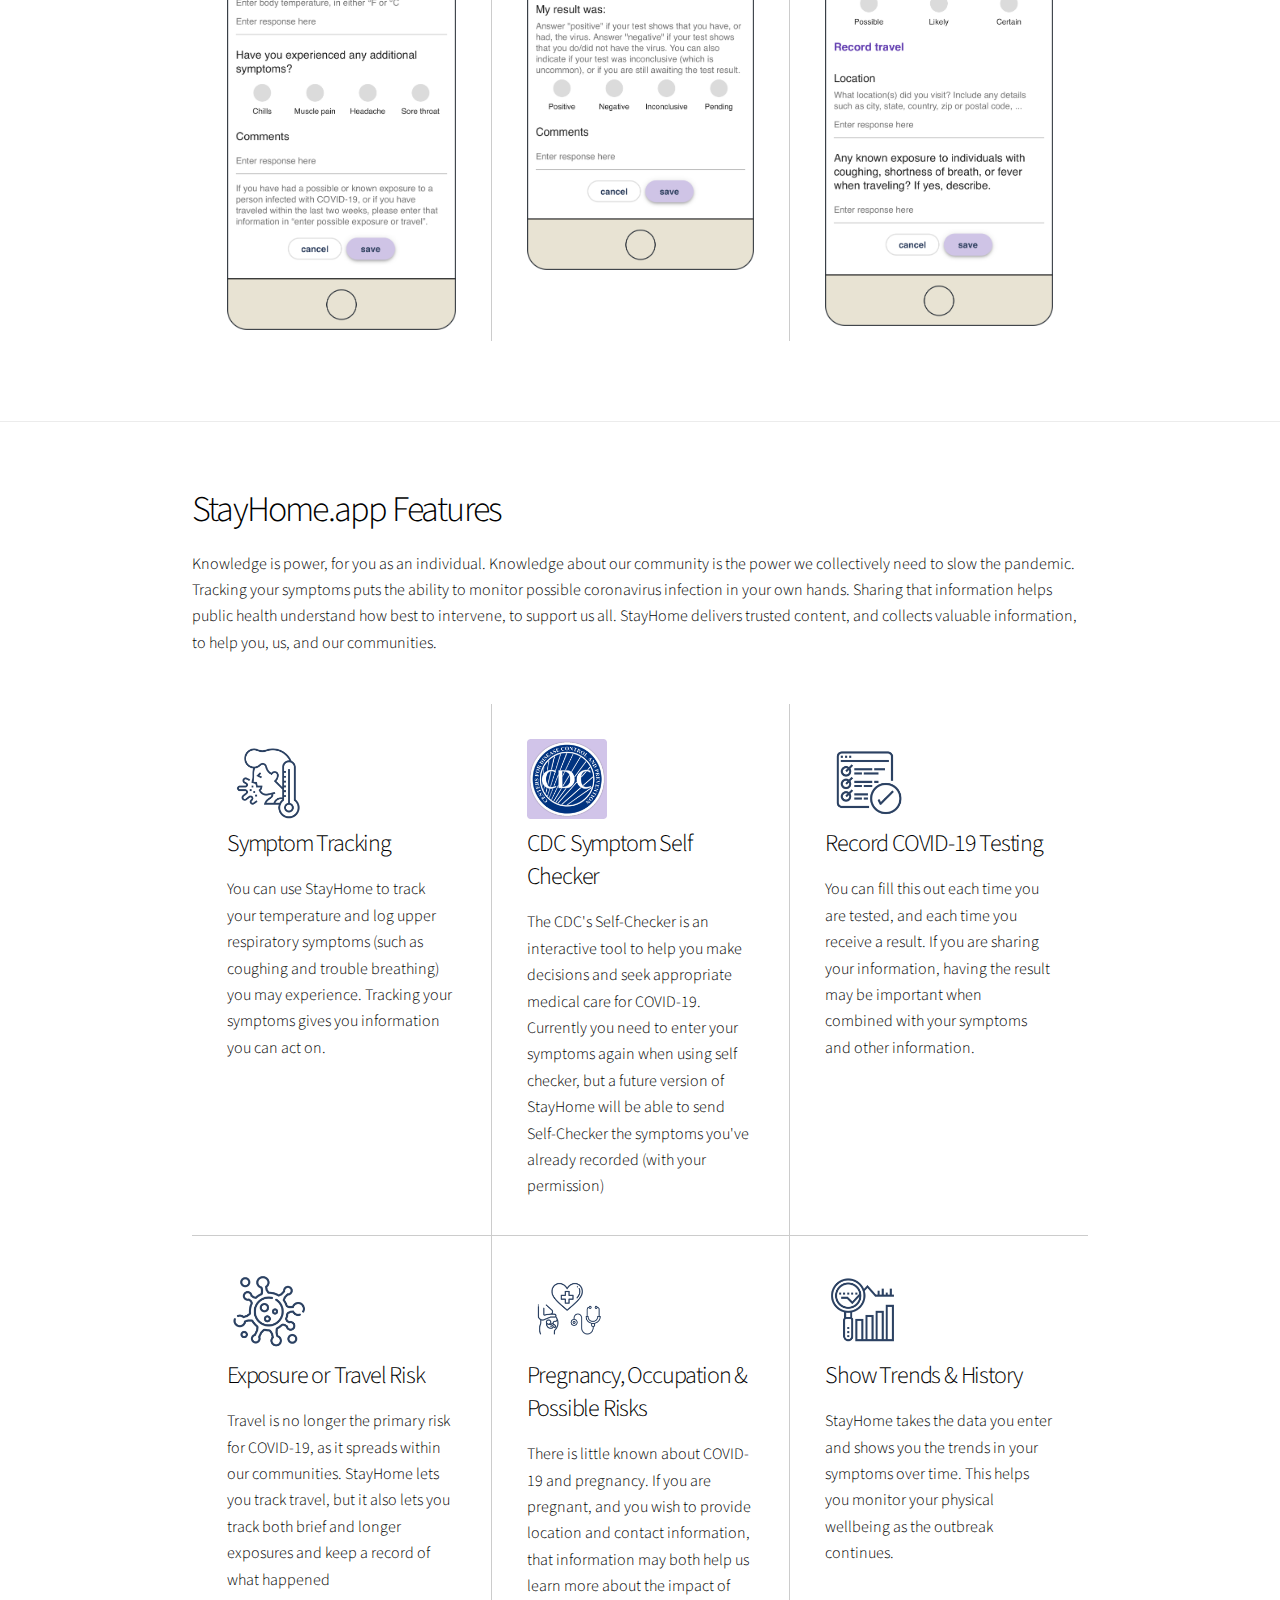
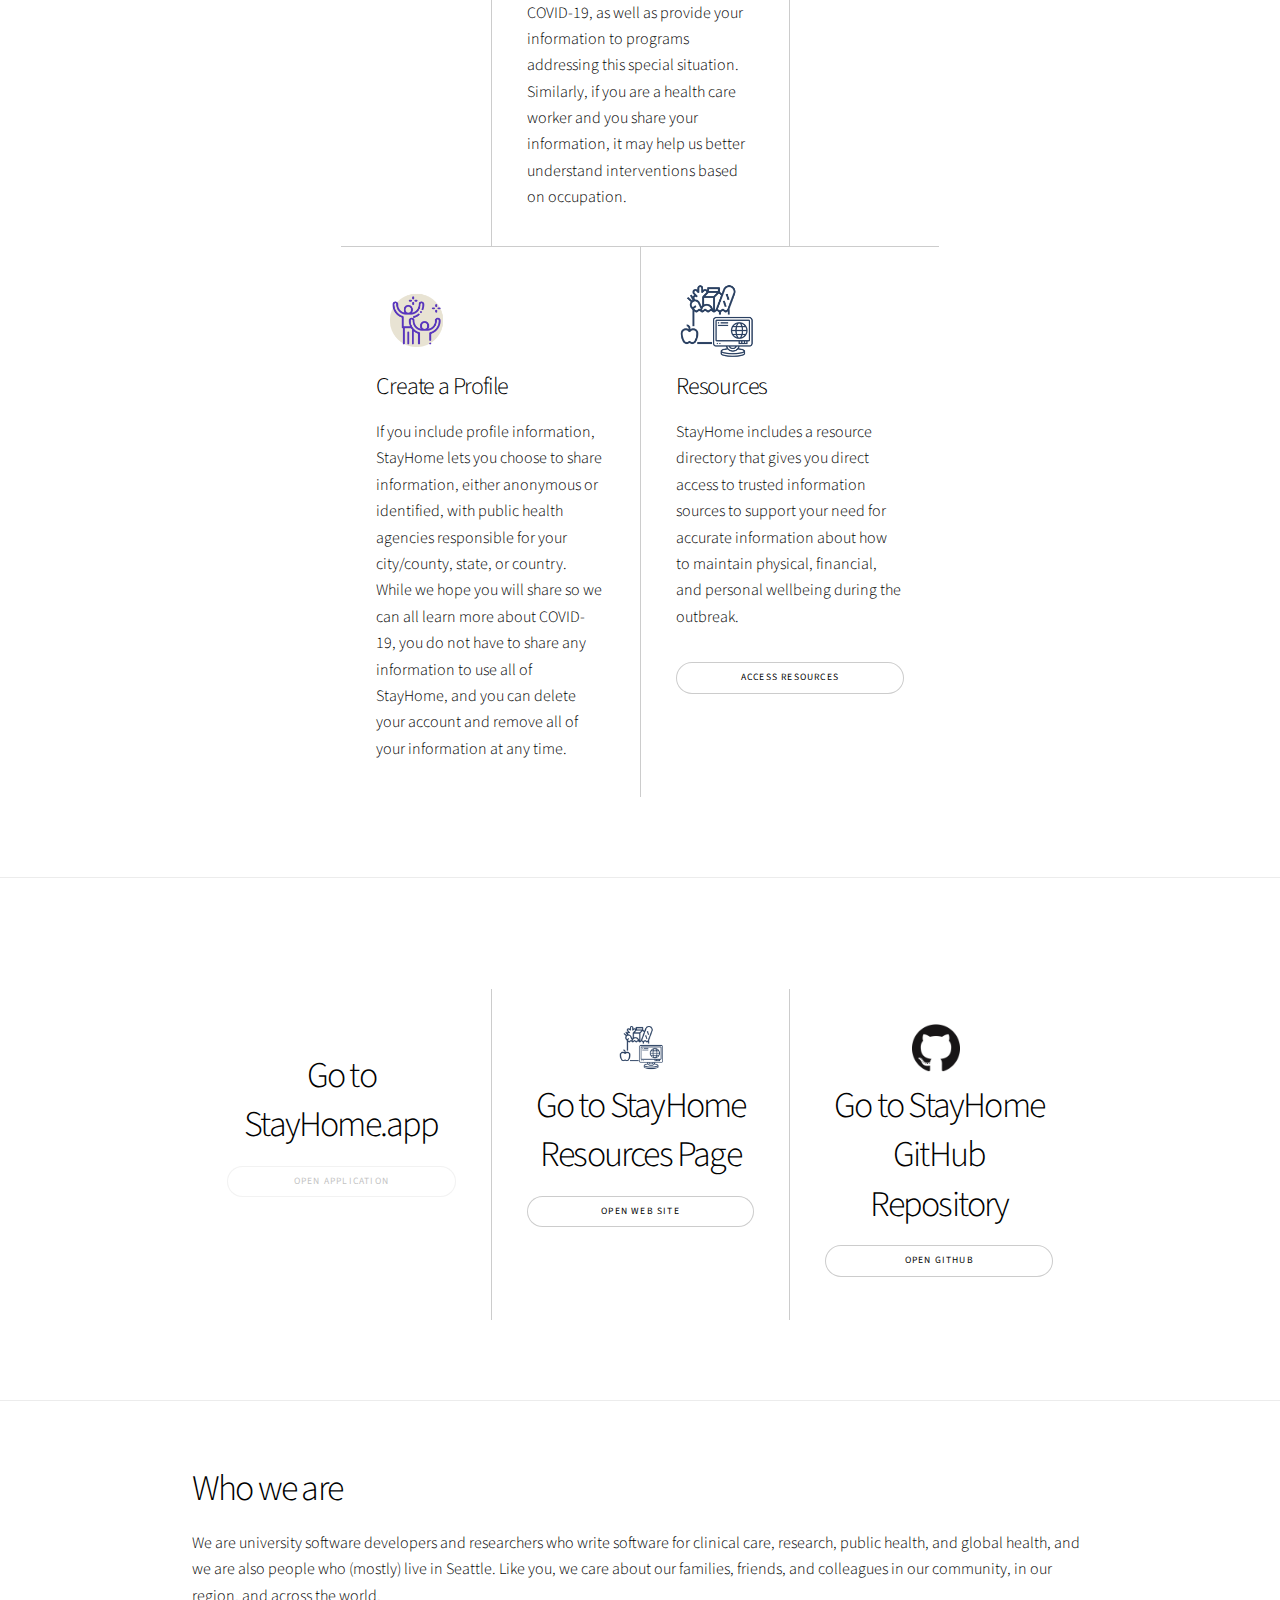
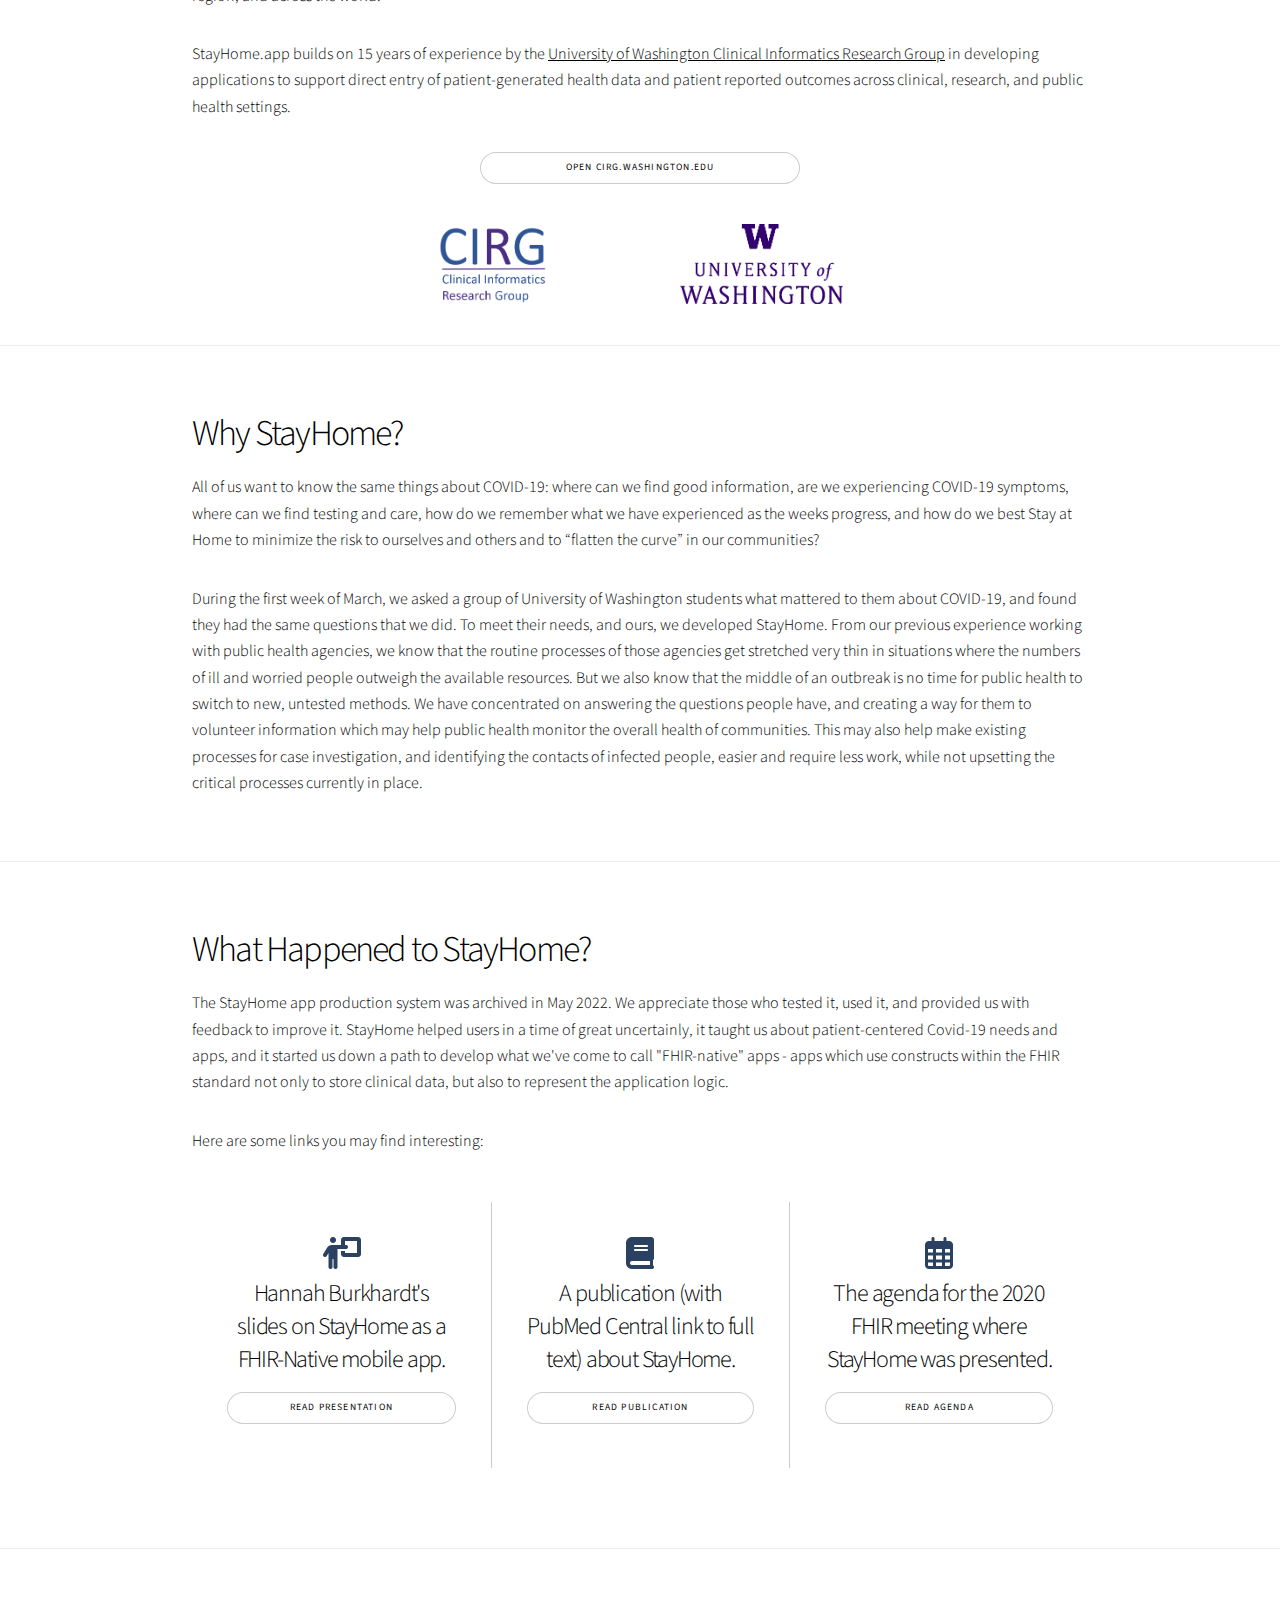
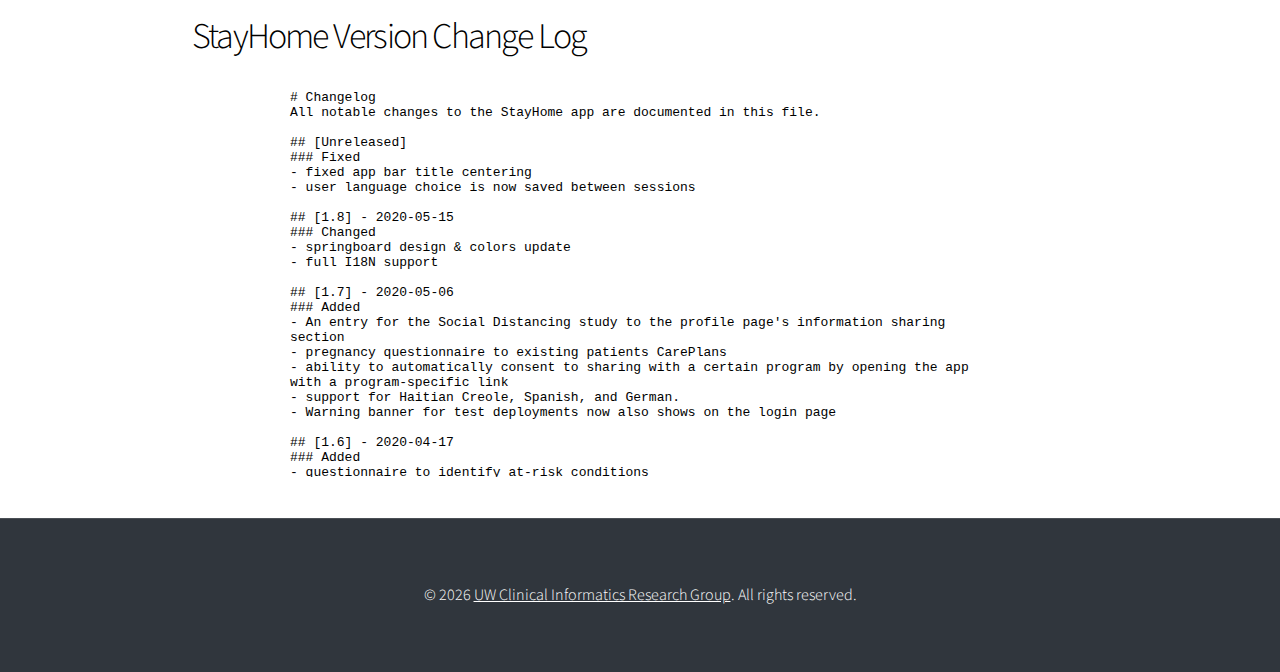
==== commit 38b0cadf: "Update index.html" ====
--- a/index.html
+++ b/index.html
@@ -36,6 +36,9 @@
 
 		<!-- Wrapper -->
 			<div id="wrapper" class="divided">
+				<header id="header">
+					<h3><a href="#archive">What Happened to StayHome?</a></h3>
+				</header>
 
 				<!-- One -->
 					<section class="banner style4 orient-left content-align-left image-position-right fullscreen onload-image-fade-in onload-content-fade-right invert color1">
@@ -165,7 +168,7 @@
 									<h3>Resources</h3>
 									<p>StayHome includes a resource directory that gives you direct access to trusted information sources to support your need for accurate information about how to maintain physical, financial, and personal wellbeing during the outbreak.</p>
 									<ul class="actions fit small">
-										<li><a href=" http://tiny.cc/covidlinks " class="button fit small" target="_blank">Access Resources</a></li>
+										<li><a href="http://tiny.cc/covidlinks" target="_blank" class="button fit small" target="_blank">Access Resources</a></li>
 									</ul>
 								</section>
 								
@@ -182,21 +185,21 @@
 									<img src="images/icon purple.png" style="height: 3em;" alt="" />
 									<h2>Go to StayHome.app</h2>
 									<ul class="actions fit small">
-										<li><a href="https://stayhome.app" class="button fit small disabled">open application</a></li>
+										<li><a href="https://stayhome.app" target="_blank" class="button fit small disabled">open application</a></li>
 									</ul>
 								</section>
 								<section>
 									<img src="images/Resource.png" style="height: 3em;" alt="" />
 									<h2>Go to StayHome Resources Page</h2>
 									<ul class="actions fit small">
-										<li><a href="http://tiny.cc/covidlinks" class="button fit small" >open web site</a></li>
+										<li><a href="http://tiny.cc/covidlinks" target="_blank" class="button fit small" >open web site</a></li>
 									</ul> 
 								</section>
 								<section>
 									<img src="images/GitHub-Mark-120px-plus.png" style="height: 3em;" alt="" />&nbsp;&nbsp;
 									<h2>Go to StayHome GitHub Repository</h2>
 									<ul class="actions fit small">
-										<li><a href="https://github.com/uwcirg/stayhome-client" class="button fit small" >open github</a></li>
+										<li><a href="https://github.com/uwcirg/stayhome-client" target="_blank" class="button fit small" >open github</a></li>
 									</ul> 
 								</section>
 							</div>
@@ -214,7 +217,7 @@
 							<!--<p>Click on the button to find our pictures, and learn more about our work<p> -->
 							
 							<ul class="actions fit small align-center">
-								<li><a href="https://cirg.washington.edu" class="button fit small " >open cirg.washington.edu</a></li>
+								<li><a href="https://cirg.washington.edu" target="_blank" class="button fit small ">open cirg.washington.edu</a></li>
 							</ul>  
 							
 							<div style="text-align: center; margin: auto;">	
@@ -244,25 +247,25 @@
 						<p>The StayHome app production system was archived in May 2022. We appreciate those who tested it, used it, and provided us with feedback to improve it. StayHome helped users in a time of great uncertainly, it taught us about patient-centered Covid-19 needs and apps, and it started us down a path to develop what we've come to call "FHIR-native" apps - apps which use constructs within the FHIR standard not only to store clinical data, but also to represent the application logic.</p>
 						<p>Here are some links you may find interesting:</p>
 						<div class="items style1 medium">
-							<section>
-								<i class="fa-light fa-presentation-screen"></i>
+							<section style="text-align: center; margin: auto;">
+								<img src="images/person-chalkboard-solid 1.png" style="height: 2em;" alt="" />
 								<h3>Hannah Burkhardt's slides on StayHome as a FHIR-Native mobile app.</h3>
 								<ul class="actions fit small">
-									<li><a href="https://www.uwfhir.org/workshops/2020/pdfs/Symposium%20Panel%203%20-%20Hannah%20Burkhardt.pdf" class="button fit small">read presentation</a></li>
+									<li><a href="https://www.uwfhir.org/workshops/2020/pdfs/Symposium%20Panel%203%20-%20Hannah%20Burkhardt.pdf" target="_blank" class="button fit small">read presentation</a></li>
 								</ul>
 							</section>
-							<section>
-								<i class="fa-light fa-newspaper"></i>
+							<section style="text-align: center; margin: auto;">
+								<img src="images/book-solid 1.png" style="height: 2em;" alt="" />
 								<h3>A publication (with PubMed Central link to full text) about StayHome.</h3>
 								<ul class="actions fit small">
-									<li><a href="https://doi.org/10.5210/ojphi.v13i1.11462" class="button fit small">read publication</a></li>
+									<li><a href="https://doi.org/10.5210/ojphi.v13i1.11462" target="_blank" class="button fit small">read publication</a></li>
 								</ul>
 							</section>
-							<section>
-								<i class="fa-light fa-calendar-lines"></i>
+							<section style="text-align: center; margin: auto;">
+								<img src="images/calendar-days-regular 1.png" style="height: 2em;" alt="" />
 								<h3>The agenda for the 2020 FHIR meeting where StayHome was presented.</h3>
 								<ul class="actions fit small">
-									<li><a href="https://www.uwfhir.org/workshops/2020/#agenda" class="button fit small">read agenda</a></li>
+									<li><a href="https://www.uwfhir.org/workshops/2020/#agenda" target="_blank" class="button fit small">read agenda</a></li>
 								</ul> 
 							</section>
 						</div>
--- a/assets/css/main.css
+++ b/assets/css/main.css
@@ -0,0 +1,8660 @@
+@import url(fontawesome-all.min.css);
+@import url("https://fonts.googleapis.com/css?family=Source+Sans+Pro:300,300i,400,400i");
+
+/*
+	Story by HTML5 UP
+	html5up.net | @ajlkn
+	Free for personal and commercial use under the CCA 3.0 license (html5up.net/license)
+*/
+
+html, body, div, span, applet, object,
+iframe, h1, h2, h3, h4, h5, h6, p, blockquote,
+pre, a, abbr, acronym, address, big, cite,
+code, del, dfn, em, img, ins, kbd, q, s, samp,
+small, strike, strong, sub, sup, tt, var, b,
+u, i, center, dl, dt, dd, ol, ul, li, fieldset,
+form, label, legend, table, caption, tbody,
+tfoot, thead, tr, th, td, article, aside,
+canvas, details, embed, figure, figcaption,
+footer, header, hgroup, menu, nav, output, ruby,
+section, summary, time, mark, audio, video {
+	margin: 0;
+	padding: 0;
+	border: 0;
+	font-size: 100%;
+	font: inherit;
+	vertical-align: baseline;}
+
+article, aside, details, figcaption, figure,
+footer, header, hgroup, menu, nav, section {
+	display: block;}
+
+body {
+	line-height: 1;
+}
+
+ol, ul {
+	list-style: none;
+}
+
+blockquote, q {
+	quotes: none;
+}
+
+	blockquote:before, blockquote:after, q:before, q:after {
+		content: '';
+		content: none;
+	}
+
+table {
+	border-collapse: collapse;
+	border-spacing: 0;
+}
+
+body {
+	-webkit-text-size-adjust: none;
+}
+
+mark {
+	background-color: transparent;
+	color: inherit;
+}
+
+input::-moz-focus-inner {
+	border: 0;
+	padding: 0;
+}
+
+input, select, textarea {
+	-moz-appearance: none;
+	-webkit-appearance: none;
+	-ms-appearance: none;
+	appearance: none;
+}
+
+/* Basic */
+
+	@-ms-viewport {
+		width: device-width;
+	}
+
+	body {
+		-ms-overflow-style: scrollbar;
+	}
+
+	@media screen and (max-width: 480px) {
+
+		html, body {
+			min-width: 320px;
+		}
+
+	}
+
+	html {
+		box-sizing: border-box;
+	}
+
+	*, *:before, *:after {
+		box-sizing: inherit;
+	}
+
+	body {
+		background: #ffffff;
+	}
+
+		body.is-preload *, body.is-preload *:before, body.is-preload *:after {
+			-moz-animation: none !important;
+			-webkit-animation: none !important;
+			-ms-animation: none !important;
+			animation: none !important;
+			-moz-transition: none !important;
+			-webkit-transition: none !important;
+			-ms-transition: none !important;
+			transition: none !important;
+		}
+
+/* Type */
+
+	html {
+		font-size: 18pt;
+	}
+
+		@media screen and (max-width: 1680px) {
+
+			html {
+				font-size: 14pt;
+			}
+
+		}
+
+		@media screen and (max-width: 1280px) {
+
+			html {
+				font-size: 12pt;
+			}
+
+		}
+
+		@media screen and (max-width: 736px) {
+
+			html {
+				font-size: 11pt;
+			}
+
+		}
+
+		@media screen and (max-width: 360px) {
+
+			html {
+				font-size: 10pt;
+			}
+
+		}
+
+	body {
+		background-color: #ffffff;
+		color: #000000;
+	}
+
+	body, input, select, textarea {
+		font-family: "Source Sans Pro", Helvetica, sans-serif;
+		font-size: 1rem;
+		font-weight: 300;
+		line-height: 1.65;
+	}
+
+	a {
+		-moz-transition: color 0.2s ease-in-out;
+		-webkit-transition: color 0.2s ease-in-out;
+		-ms-transition: color 0.2s ease-in-out;
+		transition: color 0.2s ease-in-out;
+		text-decoration: underline;
+	}
+
+		a:hover {
+			text-decoration: none;
+		}
+
+	strong, b {
+		font-weight: 400;
+	}
+
+	em, i {
+		font-style: italic;
+	}
+
+	p {
+		margin: 0 0 2rem 0;
+	}
+
+		p.major {
+			font-size: 1.25rem;
+		}
+
+	h1, h2, h3, h4, h5, h6 {
+		font-weight: 300;
+		line-height: 1.375;
+		letter-spacing: -0.05em;
+		margin: 0 0 1rem 0;
+	}
+
+		h1 a, h2 a, h3 a, h4 a, h5 a, h6 a {
+			color: inherit;
+			text-decoration: none;
+		}
+
+	h1 {
+		font-size: 3.5rem;
+		line-height: 1.2;
+	}
+
+	h2 {
+		font-size: 2.25rem;
+	}
+
+	h3 {
+		font-size: 1.5rem;
+	}
+
+	h4 {
+		font-size: 1.1rem;
+	}
+
+	h5 {
+		font-size: 0.9rem;
+	}
+
+	h6 {
+		font-size: 0.7rem;
+	}
+
+	sub {
+		font-size: 0.8rem;
+		position: relative;
+		top: 0.5rem;
+	}
+
+	sup {
+		font-size: 0.8rem;
+		position: relative;
+		top: -0.5rem;
+	}
+
+	blockquote {
+		border-left: solid 4px;
+		font-style: italic;
+		margin: 0 0 2rem 0;
+		padding: 0.5rem 0 0.5rem 2rem;
+	}
+
+	code {
+		border-radius: 4px;
+		font-family: "Courier New", monospace;
+		font-size: 0.9em;
+		margin: 0 0.25rem;
+		padding: 0.25rem 0.325rem;
+	}
+
+	pre {
+		-webkit-overflow-scrolling: touch;
+		font-family: "Courier New", monospace;
+		font-size: 0.9em;
+		margin: 0 0 2rem 0;
+	}
+
+		pre code {
+			display: block;
+			line-height: 1.5;
+			padding: 0.75rem 1rem;
+			overflow-x: auto;
+		}
+
+	hr {
+		border: 0;
+		border-bottom: solid 1px;
+		margin: 2.5rem 0;
+	}
+
+		hr.major {
+			margin: 3.5rem 0;
+		}
+
+	.align-left {
+		text-align: left;
+	}
+
+	.align-center {
+		text-align: center;
+	}
+
+	.align-right {
+		text-align: right;
+	}
+
+	@media screen and (max-width: 736px) {
+
+		p.major {
+			font-size: 1.1rem;
+		}
+
+		h1 {
+			font-size: 2.5rem;
+		}
+
+		h2 {
+			font-size: 2rem;
+		}
+
+		h3 {
+			font-size: 1.25rem;
+		}
+
+		h4 {
+			font-size: 1rem;
+		}
+
+	}
+
+	input, select, textarea {
+		color: #000000;
+	}
+
+	a {
+		color: #000000;
+	}
+
+		a:hover {
+			color: #47D3E5;
+		}
+
+	strong, b {
+		color: #000000;
+	}
+
+	h1, h2, h3, h4, h5, h6 {
+		color: #000000;
+	}
+
+	blockquote {
+		border-left-color: rgba(0, 0, 0, 0.2);
+	}
+
+	code {
+		background: rgba(0, 0, 0, 0.05);
+		border-color: rgba(0, 0, 0, 0.2);
+	}
+
+	hr {
+		border-bottom-color: rgba(0, 0, 0, 0.2);
+	}
+
+/* Row */
+
+	.row {
+		display: flex;
+		flex-wrap: wrap;
+		box-sizing: border-box;
+		align-items: stretch;
+	}
+
+		.row > * {
+			box-sizing: border-box;
+		}
+
+		.row.gtr-uniform > * > :last-child {
+			margin-bottom: 0;
+		}
+
+		.row.aln-left {
+			justify-content: flex-start;
+		}
+
+		.row.aln-center {
+			justify-content: center;
+		}
+
+		.row.aln-right {
+			justify-content: flex-end;
+		}
+
+		.row.aln-top {
+			align-items: flex-start;
+		}
+
+		.row.aln-middle {
+			align-items: center;
+		}
+
+		.row.aln-bottom {
+			align-items: flex-end;
+		}
+
+		.row > .imp {
+			order: -1;
+		}
+
+		.row > .col-1 {
+			width: 8.33333%;
+		}
+
+		.row > .off-1 {
+			margin-left: 8.33333%;
+		}
+
+		.row > .col-2 {
+			width: 16.66667%;
+		}
+
+		.row > .off-2 {
+			margin-left: 16.66667%;
+		}
+
+		.row > .col-3 {
+			width: 25%;
+		}
+
+		.row > .off-3 {
+			margin-left: 25%;
+		}
+
+		.row > .col-4 {
+			width: 33.33333%;
+		}
+
+		.row > .off-4 {
+			margin-left: 33.33333%;
+		}
+
+		.row > .col-5 {
+			width: 41.66667%;
+		}
+
+		.row > .off-5 {
+			margin-left: 41.66667%;
+		}
+
+		.row > .col-6 {
+			width: 50%;
+		}
+
+		.row > .off-6 {
+			margin-left: 50%;
+		}
+
+		.row > .col-7 {
+			width: 58.33333%;
+		}
+
+		.row > .off-7 {
+			margin-left: 58.33333%;
+		}
+
+		.row > .col-8 {
+			width: 66.66667%;
+		}
+
+		.row > .off-8 {
+			margin-left: 66.66667%;
+		}
+
+		.row > .col-9 {
+			width: 75%;
+		}
+
+		.row > .off-9 {
+			margin-left: 75%;
+		}
+
+		.row > .col-10 {
+			width: 83.33333%;
+		}
+
+		.row > .off-10 {
+			margin-left: 83.33333%;
+		}
+
+		.row > .col-11 {
+			width: 91.66667%;
+		}
+
+		.row > .off-11 {
+			margin-left: 91.66667%;
+		}
+
+		.row > .col-12 {
+			width: 100%;
+		}
+
+		.row > .off-12 {
+			margin-left: 100%;
+		}
+
+		.row.gtr-0 {
+			margin-top: 0;
+			margin-left: 0rem;
+		}
+
+			.row.gtr-0 > * {
+				padding: 0 0 0 0rem;
+			}
+
+			.row.gtr-0.gtr-uniform {
+				margin-top: 0rem;
+			}
+
+				.row.gtr-0.gtr-uniform > * {
+					padding-top: 0rem;
+				}
+
+		.row.gtr-25 {
+			margin-top: 0;
+			margin-left: -0.5rem;
+		}
+
+			.row.gtr-25 > * {
+				padding: 0 0 0 0.5rem;
+			}
+
+			.row.gtr-25.gtr-uniform {
+				margin-top: -0.5rem;
+			}
+
+				.row.gtr-25.gtr-uniform > * {
+					padding-top: 0.5rem;
+				}
+
+		.row.gtr-50 {
+			margin-top: 0;
+			margin-left: -1rem;
+		}
+
+			.row.gtr-50 > * {
+				padding: 0 0 0 1rem;
+			}
+
+			.row.gtr-50.gtr-uniform {
+				margin-top: -1rem;
+			}
+
+				.row.gtr-50.gtr-uniform > * {
+					padding-top: 1rem;
+				}
+
+		.row {
+			margin-top: 0;
+			margin-left: -2rem;
+		}
+
+			.row > * {
+				padding: 0 0 0 2rem;
+			}
+
+			.row.gtr-uniform {
+				margin-top: -2rem;
+			}
+
+				.row.gtr-uniform > * {
+					padding-top: 2rem;
+				}
+
+		.row.gtr-150 {
+			margin-top: 0;
+			margin-left: -3rem;
+		}
+
+			.row.gtr-150 > * {
+				padding: 0 0 0 3rem;
+			}
+
+			.row.gtr-150.gtr-uniform {
+				margin-top: -3rem;
+			}
+
+				.row.gtr-150.gtr-uniform > * {
+					padding-top: 3rem;
+				}
+
+		.row.gtr-200 {
+			margin-top: 0;
+			margin-left: -4rem;
+		}
+
+			.row.gtr-200 > * {
+				padding: 0 0 0 4rem;
+			}
+
+			.row.gtr-200.gtr-uniform {
+				margin-top: -4rem;
+			}
+
+				.row.gtr-200.gtr-uniform > * {
+					padding-top: 4rem;
+				}
+
+		@media screen and (max-width: 1680px) {
+
+			.row {
+				display: flex;
+				flex-wrap: wrap;
+				box-sizing: border-box;
+				align-items: stretch;
+			}
+
+				.row > * {
+					box-sizing: border-box;
+				}
+
+				.row.gtr-uniform > * > :last-child {
+					margin-bottom: 0;
+				}
+
+				.row.aln-left {
+					justify-content: flex-start;
+				}
+
+				.row.aln-center {
+					justify-content: center;
+				}
+
+				.row.aln-right {
+					justify-content: flex-end;
+				}
+
+				.row.aln-top {
+					align-items: flex-start;
+				}
+
+				.row.aln-middle {
+					align-items: center;
+				}
+
+				.row.aln-bottom {
+					align-items: flex-end;
+				}
+
+				.row > .imp-xlarge {
+					order: -1;
+				}
+
+				.row > .col-1-xlarge {
+					width: 8.33333%;
+				}
+
+				.row > .off-1-xlarge {
+					margin-left: 8.33333%;
+				}
+
+				.row > .col-2-xlarge {
+					width: 16.66667%;
+				}
+
+				.row > .off-2-xlarge {
+					margin-left: 16.66667%;
+				}
+
+				.row > .col-3-xlarge {
+					width: 25%;
+				}
+
+				.row > .off-3-xlarge {
+					margin-left: 25%;
+				}
+
+				.row > .col-4-xlarge {
+					width: 33.33333%;
+				}
+
+				.row > .off-4-xlarge {
+					margin-left: 33.33333%;
+				}
+
+				.row > .col-5-xlarge {
+					width: 41.66667%;
+				}
+
+				.row > .off-5-xlarge {
+					margin-left: 41.66667%;
+				}
+
+				.row > .col-6-xlarge {
+					width: 50%;
+				}
+
+				.row > .off-6-xlarge {
+					margin-left: 50%;
+				}
+
+				.row > .col-7-xlarge {
+					width: 58.33333%;
+				}
+
+				.row > .off-7-xlarge {
+					margin-left: 58.33333%;
+				}
+
+				.row > .col-8-xlarge {
+					width: 66.66667%;
+				}
+
+				.row > .off-8-xlarge {
+					margin-left: 66.66667%;
+				}
+
+				.row > .col-9-xlarge {
+					width: 75%;
+				}
+
+				.row > .off-9-xlarge {
+					margin-left: 75%;
+				}
+
+				.row > .col-10-xlarge {
+					width: 83.33333%;
+				}
+
+				.row > .off-10-xlarge {
+					margin-left: 83.33333%;
+				}
+
+				.row > .col-11-xlarge {
+					width: 91.66667%;
+				}
+
+				.row > .off-11-xlarge {
+					margin-left: 91.66667%;
+				}
+
+				.row > .col-12-xlarge {
+					width: 100%;
+				}
+
+				.row > .off-12-xlarge {
+					margin-left: 100%;
+				}
+
+				.row.gtr-0 {
+					margin-top: 0;
+					margin-left: 0rem;
+				}
+
+					.row.gtr-0 > * {
+						padding: 0 0 0 0rem;
+					}
+
+					.row.gtr-0.gtr-uniform {
+						margin-top: 0rem;
+					}
+
+						.row.gtr-0.gtr-uniform > * {
+							padding-top: 0rem;
+						}
+
+				.row.gtr-25 {
+					margin-top: 0;
+					margin-left: -0.5rem;
+				}
+
+					.row.gtr-25 > * {
+						padding: 0 0 0 0.5rem;
+					}
+
+					.row.gtr-25.gtr-uniform {
+						margin-top: -0.5rem;
+					}
+
+						.row.gtr-25.gtr-uniform > * {
+							padding-top: 0.5rem;
+						}
+
+				.row.gtr-50 {
+					margin-top: 0;
+					margin-left: -1rem;
+				}
+
+					.row.gtr-50 > * {
+						padding: 0 0 0 1rem;
+					}
+
+					.row.gtr-50.gtr-uniform {
+						margin-top: -1rem;
+					}
+
+						.row.gtr-50.gtr-uniform > * {
+							padding-top: 1rem;
+						}
+
+				.row {
+					margin-top: 0;
+					margin-left: -2rem;
+				}
+
+					.row > * {
+						padding: 0 0 0 2rem;
+					}
+
+					.row.gtr-uniform {
+						margin-top: -2rem;
+					}
+
+						.row.gtr-uniform > * {
+							padding-top: 2rem;
+						}
+
+				.row.gtr-150 {
+					margin-top: 0;
+					margin-left: -3rem;
+				}
+
+					.row.gtr-150 > * {
+						padding: 0 0 0 3rem;
+					}
+
+					.row.gtr-150.gtr-uniform {
+						margin-top: -3rem;
+					}
+
+						.row.gtr-150.gtr-uniform > * {
+							padding-top: 3rem;
+						}
+
+				.row.gtr-200 {
+					margin-top: 0;
+					margin-left: -4rem;
+				}
+
+					.row.gtr-200 > * {
+						padding: 0 0 0 4rem;
+					}
+
+					.row.gtr-200.gtr-uniform {
+						margin-top: -4rem;
+					}
+
+						.row.gtr-200.gtr-uniform > * {
+							padding-top: 4rem;
+						}
+
+		}
+
+		@media screen and (max-width: 1280px) {
+
+			.row {
+				display: flex;
+				flex-wrap: wrap;
+				box-sizing: border-box;
+				align-items: stretch;
+			}
+
+				.row > * {
+					box-sizing: border-box;
+				}
+
+				.row.gtr-uniform > * > :last-child {
+					margin-bottom: 0;
+				}
+
+				.row.aln-left {
+					justify-content: flex-start;
+				}
+
+				.row.aln-center {
+					justify-content: center;
+				}
+
+				.row.aln-right {
+					justify-content: flex-end;
+				}
+
+				.row.aln-top {
+					align-items: flex-start;
+				}
+
+				.row.aln-middle {
+					align-items: center;
+				}
+
+				.row.aln-bottom {
+					align-items: flex-end;
+				}
+
+				.row > .imp-large {
+					order: -1;
+				}
+
+				.row > .col-1-large {
+					width: 8.33333%;
+				}
+
+				.row > .off-1-large {
+					margin-left: 8.33333%;
+				}
+
+				.row > .col-2-large {
+					width: 16.66667%;
+				}
+
+				.row > .off-2-large {
+					margin-left: 16.66667%;
+				}
+
+				.row > .col-3-large {
+					width: 25%;
+				}
+
+				.row > .off-3-large {
+					margin-left: 25%;
+				}
+
+				.row > .col-4-large {
+					width: 33.33333%;
+				}
+
+				.row > .off-4-large {
+					margin-left: 33.33333%;
+				}
+
+				.row > .col-5-large {
+					width: 41.66667%;
+				}
+
+				.row > .off-5-large {
+					margin-left: 41.66667%;
+				}
+
+				.row > .col-6-large {
+					width: 50%;
+				}
+
+				.row > .off-6-large {
+					margin-left: 50%;
+				}
+
+				.row > .col-7-large {
+					width: 58.33333%;
+				}
+
+				.row > .off-7-large {
+					margin-left: 58.33333%;
+				}
+
+				.row > .col-8-large {
+					width: 66.66667%;
+				}
+
+				.row > .off-8-large {
+					margin-left: 66.66667%;
+				}
+
+				.row > .col-9-large {
+					width: 75%;
+				}
+
+				.row > .off-9-large {
+					margin-left: 75%;
+				}
+
+				.row > .col-10-large {
+					width: 83.33333%;
+				}
+
+				.row > .off-10-large {
+					margin-left: 83.33333%;
+				}
+
+				.row > .col-11-large {
+					width: 91.66667%;
+				}
+
+				.row > .off-11-large {
+					margin-left: 91.66667%;
+				}
+
+				.row > .col-12-large {
+					width: 100%;
+				}
+
+				.row > .off-12-large {
+					margin-left: 100%;
+				}
+
+				.row.gtr-0 {
+					margin-top: 0;
+					margin-left: 0rem;
+				}
+
+					.row.gtr-0 > * {
+						padding: 0 0 0 0rem;
+					}
+
+					.row.gtr-0.gtr-uniform {
+						margin-top: 0rem;
+					}
+
+						.row.gtr-0.gtr-uniform > * {
+							padding-top: 0rem;
+						}
+
+				.row.gtr-25 {
+					margin-top: 0;
+					margin-left: -0.5rem;
+				}
+
+					.row.gtr-25 > * {
+						padding: 0 0 0 0.5rem;
+					}
+
+					.row.gtr-25.gtr-uniform {
+						margin-top: -0.5rem;
+					}
+
+						.row.gtr-25.gtr-uniform > * {
+							padding-top: 0.5rem;
+						}
+
+				.row.gtr-50 {
+					margin-top: 0;
+					margin-left: -1rem;
+				}
+
+					.row.gtr-50 > * {
+						padding: 0 0 0 1rem;
+					}
+
+					.row.gtr-50.gtr-uniform {
+						margin-top: -1rem;
+					}
+
+						.row.gtr-50.gtr-uniform > * {
+							padding-top: 1rem;
+						}
+
+				.row {
+					margin-top: 0;
+					margin-left: -2rem;
+				}
+
+					.row > * {
+						padding: 0 0 0 2rem;
+					}
+
+					.row.gtr-uniform {
+						margin-top: -2rem;
+					}
+
+						.row.gtr-uniform > * {
+							padding-top: 2rem;
+						}
+
+				.row.gtr-150 {
+					margin-top: 0;
+					margin-left: -3rem;
+				}
+
+					.row.gtr-150 > * {
+						padding: 0 0 0 3rem;
+					}
+
+					.row.gtr-150.gtr-uniform {
+						margin-top: -3rem;
+					}
+
+						.row.gtr-150.gtr-uniform > * {
+							padding-top: 3rem;
+						}
+
+				.row.gtr-200 {
+					margin-top: 0;
+					margin-left: -4rem;
+				}
+
+					.row.gtr-200 > * {
+						padding: 0 0 0 4rem;
+					}
+
+					.row.gtr-200.gtr-uniform {
+						margin-top: -4rem;
+					}
+
+						.row.gtr-200.gtr-uniform > * {
+							padding-top: 4rem;
+						}
+
+		}
+
+		@media screen and (max-width: 980px) {
+
+			.row {
+				display: flex;
+				flex-wrap: wrap;
+				box-sizing: border-box;
+				align-items: stretch;
+			}
+
+				.row > * {
+					box-sizing: border-box;
+				}
+
+				.row.gtr-uniform > * > :last-child {
+					margin-bottom: 0;
+				}
+
+				.row.aln-left {
+					justify-content: flex-start;
+				}
+
+				.row.aln-center {
+					justify-content: center;
+				}
+
+				.row.aln-right {
+					justify-content: flex-end;
+				}
+
+				.row.aln-top {
+					align-items: flex-start;
+				}
+
+				.row.aln-middle {
+					align-items: center;
+				}
+
+				.row.aln-bottom {
+					align-items: flex-end;
+				}
+
+				.row > .imp-medium {
+					order: -1;
+				}
+
+				.row > .col-1-medium {
+					width: 8.33333%;
+				}
+
+				.row > .off-1-medium {
+					margin-left: 8.33333%;
+				}
+
+				.row > .col-2-medium {
+					width: 16.66667%;
+				}
+
+				.row > .off-2-medium {
+					margin-left: 16.66667%;
+				}
+
+				.row > .col-3-medium {
+					width: 25%;
+				}
+
+				.row > .off-3-medium {
+					margin-left: 25%;
+				}
+
+				.row > .col-4-medium {
+					width: 33.33333%;
+				}
+
+				.row > .off-4-medium {
+					margin-left: 33.33333%;
+				}
+
+				.row > .col-5-medium {
+					width: 41.66667%;
+				}
+
+				.row > .off-5-medium {
+					margin-left: 41.66667%;
+				}
+
+				.row > .col-6-medium {
+					width: 50%;
+				}
+
+				.row > .off-6-medium {
+					margin-left: 50%;
+				}
+
+				.row > .col-7-medium {
+					width: 58.33333%;
+				}
+
+				.row > .off-7-medium {
+					margin-left: 58.33333%;
+				}
+
+				.row > .col-8-medium {
+					width: 66.66667%;
+				}
+
+				.row > .off-8-medium {
+					margin-left: 66.66667%;
+				}
+
+				.row > .col-9-medium {
+					width: 75%;
+				}
+
+				.row > .off-9-medium {
+					margin-left: 75%;
+				}
+
+				.row > .col-10-medium {
+					width: 83.33333%;
+				}
+
+				.row > .off-10-medium {
+					margin-left: 83.33333%;
+				}
+
+				.row > .col-11-medium {
+					width: 91.66667%;
+				}
+
+				.row > .off-11-medium {
+					margin-left: 91.66667%;
+				}
+
+				.row > .col-12-medium {
+					width: 100%;
+				}
+
+				.row > .off-12-medium {
+					margin-left: 100%;
+				}
+
+				.row.gtr-0 {
+					margin-top: 0;
+					margin-left: 0rem;
+				}
+
+					.row.gtr-0 > * {
+						padding: 0 0 0 0rem;
+					}
+
+					.row.gtr-0.gtr-uniform {
+						margin-top: 0rem;
+					}
+
+						.row.gtr-0.gtr-uniform > * {
+							padding-top: 0rem;
+						}
+
+				.row.gtr-25 {
+					margin-top: 0;
+					margin-left: -0.5rem;
+				}
+
+					.row.gtr-25 > * {
+						padding: 0 0 0 0.5rem;
+					}
+
+					.row.gtr-25.gtr-uniform {
+						margin-top: -0.5rem;
+					}
+
+						.row.gtr-25.gtr-uniform > * {
+							padding-top: 0.5rem;
+						}
+
+				.row.gtr-50 {
+					margin-top: 0;
+					margin-left: -1rem;
+				}
+
+					.row.gtr-50 > * {
+						padding: 0 0 0 1rem;
+					}
+
+					.row.gtr-50.gtr-uniform {
+						margin-top: -1rem;
+					}
+
+						.row.gtr-50.gtr-uniform > * {
+							padding-top: 1rem;
+						}
+
+				.row {
+					margin-top: 0;
+					margin-left: -2rem;
+				}
+
+					.row > * {
+						padding: 0 0 0 2rem;
+					}
+
+					.row.gtr-uniform {
+						margin-top: -2rem;
+					}
+
+						.row.gtr-uniform > * {
+							padding-top: 2rem;
+						}
+
+				.row.gtr-150 {
+					margin-top: 0;
+					margin-left: -3rem;
+				}
+
+					.row.gtr-150 > * {
+						padding: 0 0 0 3rem;
+					}
+
+					.row.gtr-150.gtr-uniform {
+						margin-top: -3rem;
+					}
+
+						.row.gtr-150.gtr-uniform > * {
+							padding-top: 3rem;
+						}
+
+				.row.gtr-200 {
+					margin-top: 0;
+					margin-left: -4rem;
+				}
+
+					.row.gtr-200 > * {
+						padding: 0 0 0 4rem;
+					}
+
+					.row.gtr-200.gtr-uniform {
+						margin-top: -4rem;
+					}
+
+						.row.gtr-200.gtr-uniform > * {
+							padding-top: 4rem;
+						}
+
+		}
+
+		@media screen and (max-width: 736px) {
+
+			.row {
+				display: flex;
+				flex-wrap: wrap;
+				box-sizing: border-box;
+				align-items: stretch;
+			}
+
+				.row > * {
+					box-sizing: border-box;
+				}
+
+				.row.gtr-uniform > * > :last-child {
+					margin-bottom: 0;
+				}
+
+				.row.aln-left {
+					justify-content: flex-start;
+				}
+
+				.row.aln-center {
+					justify-content: center;
+				}
+
+				.row.aln-right {
+					justify-content: flex-end;
+				}
+
+				.row.aln-top {
+					align-items: flex-start;
+				}
+
+				.row.aln-middle {
+					align-items: center;
+				}
+
+				.row.aln-bottom {
+					align-items: flex-end;
+				}
+
+				.row > .imp-small {
+					order: -1;
+				}
+
+				.row > .col-1-small {
+					width: 8.33333%;
+				}
+
+				.row > .off-1-small {
+					margin-left: 8.33333%;
+				}
+
+				.row > .col-2-small {
+					width: 16.66667%;
+				}
+
+				.row > .off-2-small {
+					margin-left: 16.66667%;
+				}
+
+				.row > .col-3-small {
+					width: 25%;
+				}
+
+				.row > .off-3-small {
+					margin-left: 25%;
+				}
+
+				.row > .col-4-small {
+					width: 33.33333%;
+				}
+
+				.row > .off-4-small {
+					margin-left: 33.33333%;
+				}
+
+				.row > .col-5-small {
+					width: 41.66667%;
+				}
+
+				.row > .off-5-small {
+					margin-left: 41.66667%;
+				}
+
+				.row > .col-6-small {
+					width: 50%;
+				}
+
+				.row > .off-6-small {
+					margin-left: 50%;
+				}
+
+				.row > .col-7-small {
+					width: 58.33333%;
+				}
+
+				.row > .off-7-small {
+					margin-left: 58.33333%;
+				}
+
+				.row > .col-8-small {
+					width: 66.66667%;
+				}
+
+				.row > .off-8-small {
+					margin-left: 66.66667%;
+				}
+
+				.row > .col-9-small {
+					width: 75%;
+				}
+
+				.row > .off-9-small {
+					margin-left: 75%;
+				}
+
+				.row > .col-10-small {
+					width: 83.33333%;
+				}
+
+				.row > .off-10-small {
+					margin-left: 83.33333%;
+				}
+
+				.row > .col-11-small {
+					width: 91.66667%;
+				}
+
+				.row > .off-11-small {
+					margin-left: 91.66667%;
+				}
+
+				.row > .col-12-small {
+					width: 100%;
+				}
+
+				.row > .off-12-small {
+					margin-left: 100%;
+				}
+
+				.row.gtr-0 {
+					margin-top: 0;
+					margin-left: 0rem;
+				}
+
+					.row.gtr-0 > * {
+						padding: 0 0 0 0rem;
+					}
+
+					.row.gtr-0.gtr-uniform {
+						margin-top: 0rem;
+					}
+
+						.row.gtr-0.gtr-uniform > * {
+							padding-top: 0rem;
+						}
+
+				.row.gtr-25 {
+					margin-top: 0;
+					margin-left: -0.5rem;
+				}
+
+					.row.gtr-25 > * {
+						padding: 0 0 0 0.5rem;
+					}
+
+					.row.gtr-25.gtr-uniform {
+						margin-top: -0.5rem;
+					}
+
+						.row.gtr-25.gtr-uniform > * {
+							padding-top: 0.5rem;
+						}
+
+				.row.gtr-50 {
+					margin-top: 0;
+					margin-left: -1rem;
+				}
+
+					.row.gtr-50 > * {
+						padding: 0 0 0 1rem;
+					}
+
+					.row.gtr-50.gtr-uniform {
+						margin-top: -1rem;
+					}
+
+						.row.gtr-50.gtr-uniform > * {
+							padding-top: 1rem;
+						}
+
+				.row {
+					margin-top: 0;
+					margin-left: -2rem;
+				}
+
+					.row > * {
+						padding: 0 0 0 2rem;
+					}
+
+					.row.gtr-uniform {
+						margin-top: -2rem;
+					}
+
+						.row.gtr-uniform > * {
+							padding-top: 2rem;
+						}
+
+				.row.gtr-150 {
+					margin-top: 0;
+					margin-left: -3rem;
+				}
+
+					.row.gtr-150 > * {
+						padding: 0 0 0 3rem;
+					}
+
+					.row.gtr-150.gtr-uniform {
+						margin-top: -3rem;
+					}
+
+						.row.gtr-150.gtr-uniform > * {
+							padding-top: 3rem;
+						}
+
+				.row.gtr-200 {
+					margin-top: 0;
+					margin-left: -4rem;
+				}
+
+					.row.gtr-200 > * {
+						padding: 0 0 0 4rem;
+					}
+
+					.row.gtr-200.gtr-uniform {
+						margin-top: -4rem;
+					}
+
+						.row.gtr-200.gtr-uniform > * {
+							padding-top: 4rem;
+						}
+
+		}
+
+		@media screen and (max-width: 480px) {
+
+			.row {
+				display: flex;
+				flex-wrap: wrap;
+				box-sizing: border-box;
+				align-items: stretch;
+			}
+
+				.row > * {
+					box-sizing: border-box;
+				}
+
+				.row.gtr-uniform > * > :last-child {
+					margin-bottom: 0;
+				}
+
+				.row.aln-left {
+					justify-content: flex-start;
+				}
+
+				.row.aln-center {
+					justify-content: center;
+				}
+
+				.row.aln-right {
+					justify-content: flex-end;
+				}
+
+				.row.aln-top {
+					align-items: flex-start;
+				}
+
+				.row.aln-middle {
+					align-items: center;
+				}
+
+				.row.aln-bottom {
+					align-items: flex-end;
+				}
+
+				.row > .imp-xsmall {
+					order: -1;
+				}
+
+				.row > .col-1-xsmall {
+					width: 8.33333%;
+				}
+
+				.row > .off-1-xsmall {
+					margin-left: 8.33333%;
+				}
+
+				.row > .col-2-xsmall {
+					width: 16.66667%;
+				}
+
+				.row > .off-2-xsmall {
+					margin-left: 16.66667%;
+				}
+
+				.row > .col-3-xsmall {
+					width: 25%;
+				}
+
+				.row > .off-3-xsmall {
+					margin-left: 25%;
+				}
+
+				.row > .col-4-xsmall {
+					width: 33.33333%;
+				}
+
+				.row > .off-4-xsmall {
+					margin-left: 33.33333%;
+				}
+
+				.row > .col-5-xsmall {
+					width: 41.66667%;
+				}
+
+				.row > .off-5-xsmall {
+					margin-left: 41.66667%;
+				}
+
+				.row > .col-6-xsmall {
+					width: 50%;
+				}
+
+				.row > .off-6-xsmall {
+					margin-left: 50%;
+				}
+
+				.row > .col-7-xsmall {
+					width: 58.33333%;
+				}
+
+				.row > .off-7-xsmall {
+					margin-left: 58.33333%;
+				}
+
+				.row > .col-8-xsmall {
+					width: 66.66667%;
+				}
+
+				.row > .off-8-xsmall {
+					margin-left: 66.66667%;
+				}
+
+				.row > .col-9-xsmall {
+					width: 75%;
+				}
+
+				.row > .off-9-xsmall {
+					margin-left: 75%;
+				}
+
+				.row > .col-10-xsmall {
+					width: 83.33333%;
+				}
+
+				.row > .off-10-xsmall {
+					margin-left: 83.33333%;
+				}
+
+				.row > .col-11-xsmall {
+					width: 91.66667%;
+				}
+
+				.row > .off-11-xsmall {
+					margin-left: 91.66667%;
+				}
+
+				.row > .col-12-xsmall {
+					width: 100%;
+				}
+
+				.row > .off-12-xsmall {
+					margin-left: 100%;
+				}
+
+				.row.gtr-0 {
+					margin-top: 0;
+					margin-left: 0rem;
+				}
+
+					.row.gtr-0 > * {
+						padding: 0 0 0 0rem;
+					}
+
+					.row.gtr-0.gtr-uniform {
+						margin-top: 0rem;
+					}
+
+						.row.gtr-0.gtr-uniform > * {
+							padding-top: 0rem;
+						}
+
+				.row.gtr-25 {
+					margin-top: 0;
+					margin-left: -0.5rem;
+				}
+
+					.row.gtr-25 > * {
+						padding: 0 0 0 0.5rem;
+					}
+
+					.row.gtr-25.gtr-uniform {
+						margin-top: -0.5rem;
+					}
+
+						.row.gtr-25.gtr-uniform > * {
+							padding-top: 0.5rem;
+						}
+
+				.row.gtr-50 {
+					margin-top: 0;
+					margin-left: -1rem;
+				}
+
+					.row.gtr-50 > * {
+						padding: 0 0 0 1rem;
+					}
+
+					.row.gtr-50.gtr-uniform {
+						margin-top: -1rem;
+					}
+
+						.row.gtr-50.gtr-uniform > * {
+							padding-top: 1rem;
+						}
+
+				.row {
+					margin-top: 0;
+					margin-left: -2rem;
+				}
+
+					.row > * {
+						padding: 0 0 0 2rem;
+					}
+
+					.row.gtr-uniform {
+						margin-top: -2rem;
+					}
+
+						.row.gtr-uniform > * {
+							padding-top: 2rem;
+						}
+
+				.row.gtr-150 {
+					margin-top: 0;
+					margin-left: -3rem;
+				}
+
+					.row.gtr-150 > * {
+						padding: 0 0 0 3rem;
+					}
+
+					.row.gtr-150.gtr-uniform {
+						margin-top: -3rem;
+					}
+
+						.row.gtr-150.gtr-uniform > * {
+							padding-top: 3rem;
+						}
+
+				.row.gtr-200 {
+					margin-top: 0;
+					margin-left: -4rem;
+				}
+
+					.row.gtr-200 > * {
+						padding: 0 0 0 4rem;
+					}
+
+					.row.gtr-200.gtr-uniform {
+						margin-top: -4rem;
+					}
+
+						.row.gtr-200.gtr-uniform > * {
+							padding-top: 4rem;
+						}
+
+		}
+
+		@media screen and (max-width: 360px) {
+
+			.row {
+				display: flex;
+				flex-wrap: wrap;
+				box-sizing: border-box;
+				align-items: stretch;
+			}
+
+				.row > * {
+					box-sizing: border-box;
+				}
+
+				.row.gtr-uniform > * > :last-child {
+					margin-bottom: 0;
+				}
+
+				.row.aln-left {
+					justify-content: flex-start;
+				}
+
+				.row.aln-center {
+					justify-content: center;
+				}
+
+				.row.aln-right {
+					justify-content: flex-end;
+				}
+
+				.row.aln-top {
+					align-items: flex-start;
+				}
+
+				.row.aln-middle {
+					align-items: center;
+				}
+
+				.row.aln-bottom {
+					align-items: flex-end;
+				}
+
+				.row > .imp-xxsmall {
+					order: -1;
+				}
+
+				.row > .col-1-xxsmall {
+					width: 8.33333%;
+				}
+
+				.row > .off-1-xxsmall {
+					margin-left: 8.33333%;
+				}
+
+				.row > .col-2-xxsmall {
+					width: 16.66667%;
+				}
+
+				.row > .off-2-xxsmall {
+					margin-left: 16.66667%;
+				}
+
+				.row > .col-3-xxsmall {
+					width: 25%;
+				}
+
+				.row > .off-3-xxsmall {
+					margin-left: 25%;
+				}
+
+				.row > .col-4-xxsmall {
+					width: 33.33333%;
+				}
+
+				.row > .off-4-xxsmall {
+					margin-left: 33.33333%;
+				}
+
+				.row > .col-5-xxsmall {
+					width: 41.66667%;
+				}
+
+				.row > .off-5-xxsmall {
+					margin-left: 41.66667%;
+				}
+
+				.row > .col-6-xxsmall {
+					width: 50%;
+				}
+
+				.row > .off-6-xxsmall {
+					margin-left: 50%;
+				}
+
+				.row > .col-7-xxsmall {
+					width: 58.33333%;
+				}
+
+				.row > .off-7-xxsmall {
+					margin-left: 58.33333%;
+				}
+
+				.row > .col-8-xxsmall {
+					width: 66.66667%;
+				}
+
+				.row > .off-8-xxsmall {
+					margin-left: 66.66667%;
+				}
+
+				.row > .col-9-xxsmall {
+					width: 75%;
+				}
+
+				.row > .off-9-xxsmall {
+					margin-left: 75%;
+				}
+
+				.row > .col-10-xxsmall {
+					width: 83.33333%;
+				}
+
+				.row > .off-10-xxsmall {
+					margin-left: 83.33333%;
+				}
+
+				.row > .col-11-xxsmall {
+					width: 91.66667%;
+				}
+
+				.row > .off-11-xxsmall {
+					margin-left: 91.66667%;
+				}
+
+				.row > .col-12-xxsmall {
+					width: 100%;
+				}
+
+				.row > .off-12-xxsmall {
+					margin-left: 100%;
+				}
+
+				.row.gtr-0 {
+					margin-top: 0;
+					margin-left: 0rem;
+				}
+
+					.row.gtr-0 > * {
+						padding: 0 0 0 0rem;
+					}
+
+					.row.gtr-0.gtr-uniform {
+						margin-top: 0rem;
+					}
+
+						.row.gtr-0.gtr-uniform > * {
+							padding-top: 0rem;
+						}
+
+				.row.gtr-25 {
+					margin-top: 0;
+					margin-left: -0.5rem;
+				}
+
+					.row.gtr-25 > * {
+						padding: 0 0 0 0.5rem;
+					}
+
+					.row.gtr-25.gtr-uniform {
+						margin-top: -0.5rem;
+					}
+
+						.row.gtr-25.gtr-uniform > * {
+							padding-top: 0.5rem;
+						}
+
+				.row.gtr-50 {
+					margin-top: 0;
+					margin-left: -1rem;
+				}
+
+					.row.gtr-50 > * {
+						padding: 0 0 0 1rem;
+					}
+
+					.row.gtr-50.gtr-uniform {
+						margin-top: -1rem;
+					}
+
+						.row.gtr-50.gtr-uniform > * {
+							padding-top: 1rem;
+						}
+
+				.row {
+					margin-top: 0;
+					margin-left: -2rem;
+				}
+
+					.row > * {
+						padding: 0 0 0 2rem;
+					}
+
+					.row.gtr-uniform {
+						margin-top: -2rem;
+					}
+
+						.row.gtr-uniform > * {
+							padding-top: 2rem;
+						}
+
+				.row.gtr-150 {
+					margin-top: 0;
+					margin-left: -3rem;
+				}
+
+					.row.gtr-150 > * {
+						padding: 0 0 0 3rem;
+					}
+
+					.row.gtr-150.gtr-uniform {
+						margin-top: -3rem;
+					}
+
+						.row.gtr-150.gtr-uniform > * {
+							padding-top: 3rem;
+						}
+
+				.row.gtr-200 {
+					margin-top: 0;
+					margin-left: -4rem;
+				}
+
+					.row.gtr-200 > * {
+						padding: 0 0 0 4rem;
+					}
+
+					.row.gtr-200.gtr-uniform {
+						margin-top: -4rem;
+					}
+
+						.row.gtr-200.gtr-uniform > * {
+							padding-top: 4rem;
+						}
+
+		}
+
+/* Box */
+
+	.box {
+		border-radius: 4px;
+		border: solid 1px;
+		margin-bottom: 2rem;
+		padding: 1.5rem;
+	}
+
+		.box > :last-child,
+		.box > :last-child > :last-child,
+		.box > :last-child > :last-child > :last-child {
+			margin-bottom: 0;
+		}
+
+		.box.alt {
+			border: 0;
+			border-radius: 0;
+			padding: 0;
+		}
+
+	.box {
+		border-color: rgba(0, 0, 0, 0.2);
+	}
+
+/* Button */
+
+	input[type="submit"],
+	input[type="reset"],
+	input[type="button"],
+	button,
+	.button {
+		-moz-appearance: none;
+		-webkit-appearance: none;
+		-ms-appearance: none;
+		appearance: none;
+		-moz-transition: background-color 0.2s ease-in-out, box-shadow 0.2s ease-in-out, color 0.2s ease-in-out;
+		-webkit-transition: background-color 0.2s ease-in-out, box-shadow 0.2s ease-in-out, color 0.2s ease-in-out;
+		-ms-transition: background-color 0.2s ease-in-out, box-shadow 0.2s ease-in-out, color 0.2s ease-in-out;
+		transition: background-color 0.2s ease-in-out, box-shadow 0.2s ease-in-out, color 0.2s ease-in-out;
+		border: 0;
+		cursor: pointer;
+		display: inline-block;
+		font-weight: 400;
+		letter-spacing: 0.125em;
+		text-align: center;
+		text-decoration: none;
+		text-transform: uppercase;
+		white-space: nowrap;
+		font-size: 0.75rem;
+		max-width: 20rem;
+		height: 3.75em;
+		line-height: 3.75em;
+		border-radius: 3.75em;
+		padding: 0 2.5em;
+		text-overflow: ellipsis;
+		overflow: hidden;
+	}
+
+		input[type="submit"].icon:before,
+		input[type="reset"].icon:before,
+		input[type="button"].icon:before,
+		button.icon:before,
+		.button.icon:before {
+			margin-right: 0.5rem;
+		}
+
+		input[type="submit"].fit,
+		input[type="reset"].fit,
+		input[type="button"].fit,
+		button.fit,
+		.button.fit {
+			width: 100%;
+		}
+
+		input[type="submit"].small,
+		input[type="reset"].small,
+		input[type="button"].small,
+		button.small,
+		.button.small {
+			font-size: 0.6rem;
+			height: 3.325em;
+			line-height: 3.325em;
+			border-radius: 3.325em;
+			padding: 0 2em;
+		}
+
+		input[type="submit"].large,
+		input[type="reset"].large,
+		input[type="button"].large,
+		button.large,
+		.button.large {
+			font-size: 0.8rem;
+			height: 4em;
+			line-height: 4em;
+			border-radius: 4em;
+			padding: 0 3em;
+		}
+
+		input[type="submit"].wide,
+		input[type="reset"].wide,
+		input[type="button"].wide,
+		button.wide,
+		.button.wide {
+			min-width: 14em;
+		}
+
+		input[type="submit"].disabled, input[type="submit"]:disabled,
+		input[type="reset"].disabled,
+		input[type="reset"]:disabled,
+		input[type="button"].disabled,
+		input[type="button"]:disabled,
+		button.disabled,
+		button:disabled,
+		.button.disabled,
+		.button:disabled {
+			pointer-events: none;
+			opacity: 0.25;
+		}
+
+	input[type="submit"],
+	input[type="reset"],
+	input[type="button"],
+	button,
+	.button {
+		background-color: transparent;
+		box-shadow: inset 0 0 0 1px rgba(0, 0, 0, 0.2);
+		color: #000000 !important;
+	}
+
+		input[type="submit"]:hover,
+		input[type="reset"]:hover,
+		input[type="button"]:hover,
+		button:hover,
+		.button:hover {
+			box-shadow: inset 0 0 0 1px #47D3E5;
+			color: #47D3E5 !important;
+		}
+
+		input[type="submit"]:active,
+		input[type="reset"]:active,
+		input[type="button"]:active,
+		button:active,
+		.button:active {
+			background-color: rgba(71, 211, 229, 0.2);
+			box-shadow: inset 0 0 0 1px #47D3E5;
+			color: #47D3E5 !important;
+		}
+
+		input[type="submit"].primary,
+		input[type="reset"].primary,
+		input[type="button"].primary,
+		button.primary,
+		.button.primary {
+			background-color: #000000;
+			box-shadow: none;
+			color: #ffffff !important;
+		}
+
+			input[type="submit"].primary:hover,
+			input[type="reset"].primary:hover,
+			input[type="button"].primary:hover,
+			button.primary:hover,
+			.button.primary:hover {
+				background-color: #47D3E5;
+			}
+
+			input[type="submit"].primary:active,
+			input[type="reset"].primary:active,
+			input[type="button"].primary:active,
+			button.primary:active,
+			.button.primary:active {
+				background-color: #1ebdd1;
+			}
+
+/* Form */
+
+	form {
+		margin: 0 0 2rem 0;
+	}
+
+		form > :last-child {
+			margin-bottom: 0;
+		}
+
+		form > .fields {
+			display: -moz-flex;
+			display: -webkit-flex;
+			display: -ms-flex;
+			display: flex;
+			-moz-flex-wrap: wrap;
+			-webkit-flex-wrap: wrap;
+			-ms-flex-wrap: wrap;
+			flex-wrap: wrap;
+			width: calc(100% + 3rem);
+			margin: -1.5rem 0 2rem -1.5rem;
+		}
+
+			form > .fields > .field {
+				-moz-flex-grow: 0;
+				-webkit-flex-grow: 0;
+				-ms-flex-grow: 0;
+				flex-grow: 0;
+				-moz-flex-shrink: 0;
+				-webkit-flex-shrink: 0;
+				-ms-flex-shrink: 0;
+				flex-shrink: 0;
+				padding: 1.5rem 0 0 1.5rem;
+				width: calc(100% - 1.5rem);
+			}
+
+				form > .fields > .field.half {
+					width: calc(50% - 0.75rem);
+				}
+
+				form > .fields > .field.third {
+					width: calc(100%/3 - 0.5rem);
+				}
+
+				form > .fields > .field.quarter {
+					width: calc(25% - 0.375rem);
+				}
+
+		@media screen and (max-width: 480px) {
+
+			form > .fields {
+				width: calc(100% + 3rem);
+				margin: -1.5rem 0 2rem -1.5rem;
+			}
+
+				form > .fields > .field {
+					padding: 1.5rem 0 0 1.5rem;
+					width: calc(100% - 1.5rem);
+				}
+
+					form > .fields > .field.half {
+						width: calc(100% - 1.5rem);
+					}
+
+					form > .fields > .field.third {
+						width: calc(100% - 1.5rem);
+					}
+
+					form > .fields > .field.quarter {
+						width: calc(100% - 1.5rem);
+					}
+
+		}
+
+	label {
+		display: block;
+		font-size: 0.9rem;
+		font-weight: 400;
+		margin: 0 0 1rem 0;
+	}
+
+	input[type="text"],
+	input[type="password"],
+	input[type="email"],
+	input[type="tel"],
+	input[type="search"],
+	input[type="url"],
+	select,
+	textarea {
+		-moz-appearance: none;
+		-webkit-appearance: none;
+		-ms-appearance: none;
+		appearance: none;
+		background-color: transparent;
+		border-radius: 4px;
+		border: none;
+		border: solid 1px;
+		color: inherit;
+		display: block;
+		outline: 0;
+		padding: 0 0.825rem;
+		text-decoration: none;
+		width: 100%;
+	}
+
+		input[type="text"]:invalid,
+		input[type="password"]:invalid,
+		input[type="email"]:invalid,
+		input[type="tel"]:invalid,
+		input[type="search"]:invalid,
+		input[type="url"]:invalid,
+		select:invalid,
+		textarea:invalid {
+			box-shadow: none;
+		}
+
+	select {
+		background-size: 1.25rem;
+		background-repeat: no-repeat;
+		background-position: calc(100% - 1rem) center;
+		height: 2.75rem;
+		padding-right: 2.75rem;
+		text-overflow: ellipsis;
+	}
+
+		select:focus::-ms-value {
+			background-color: transparent;
+		}
+
+		select::-ms-expand {
+			display: none;
+		}
+
+	input[type="text"],
+	input[type="password"],
+	input[type="email"],
+	input[type="tel"],
+	input[type="search"],
+	input[type="url"],
+	select {
+		height: 2.75rem;
+	}
+
+	textarea {
+		padding: 0.75rem 1rem;
+	}
+
+	input[type="checkbox"],
+	input[type="radio"] {
+		-moz-appearance: none;
+		-webkit-appearance: none;
+		-ms-appearance: none;
+		appearance: none;
+		display: block;
+		float: left;
+		margin-right: -2rem;
+		opacity: 0;
+		width: 1rem;
+		z-index: -1;
+	}
+
+		input[type="checkbox"] + label,
+		input[type="radio"] + label {
+			text-decoration: none;
+			-moz-user-select: none;
+			-webkit-user-select: none;
+			-ms-user-select: none;
+			user-select: none;
+			cursor: pointer;
+			display: inline-block;
+			font-size: 1rem;
+			font-weight: 300;
+			padding-left: 2.4rem;
+			padding-right: 0.75rem;
+			position: relative;
+			margin-bottom: 0;
+		}
+
+			input[type="checkbox"] + label:before,
+			input[type="radio"] + label:before {
+				-moz-osx-font-smoothing: grayscale;
+				-webkit-font-smoothing: antialiased;
+				display: inline-block;
+				font-style: normal;
+				font-variant: normal;
+				text-rendering: auto;
+				line-height: 1;
+				text-transform: none !important;
+				font-family: 'Font Awesome 5 Free';
+				font-weight: 900;
+			}
+
+			input[type="checkbox"] + label:before,
+			input[type="radio"] + label:before {
+				border-radius: 4px;
+				border: solid 1px;
+				content: '';
+				display: inline-block;
+				font-size: 0.8rem;
+				height: 1.65rem;
+				left: 0;
+				line-height: 1.65rem;
+				position: absolute;
+				text-align: center;
+				top: 0;
+				width: 1.65rem;
+			}
+
+		input[type="checkbox"]:checked + label:before,
+		input[type="radio"]:checked + label:before {
+			content: '\f00c';
+		}
+
+	input[type="checkbox"] + label:before {
+		border-radius: 4px;
+	}
+
+	input[type="radio"] + label:before {
+		border-radius: 100%;
+	}
+
+	::-webkit-input-placeholder {
+		opacity: 1.0;
+	}
+
+	:-moz-placeholder {
+		opacity: 1.0;
+	}
+
+	::-moz-placeholder {
+		opacity: 1.0;
+	}
+
+	:-ms-input-placeholder {
+		opacity: 1.0;
+	}
+
+	label {
+		color: #000000;
+	}
+
+	input[type="text"],
+	input[type="password"],
+	input[type="email"],
+	input[type="tel"],
+	input[type="search"],
+	input[type="url"],
+	select,
+	textarea {
+		border-color: rgba(0, 0, 0, 0.2);
+	}
+
+		input[type="text"]:focus,
+		input[type="password"]:focus,
+		input[type="email"]:focus,
+		input[type="tel"]:focus,
+		input[type="search"]:focus,
+		input[type="url"]:focus,
+		select:focus,
+		textarea:focus {
+			border-color: #47D3E5;
+			box-shadow: 0 0 0 1px #47D3E5;
+		}
+
+	select {
+		background-image: url("data:image/svg+xml;charset=utf8,%3Csvg xmlns='http://www.w3.org/2000/svg' width='40' height='40' preserveAspectRatio='none' viewBox='0 0 40 40'%3E%3Cpath d='M9.4,12.3l10.4,10.4l10.4-10.4c0.2-0.2,0.5-0.4,0.9-0.4c0.3,0,0.6,0.1,0.9,0.4l3.3,3.3c0.2,0.2,0.4,0.5,0.4,0.9 c0,0.4-0.1,0.6-0.4,0.9L20.7,31.9c-0.2,0.2-0.5,0.4-0.9,0.4c-0.3,0-0.6-0.1-0.9-0.4L4.3,17.3c-0.2-0.2-0.4-0.5-0.4-0.9 c0-0.4,0.1-0.6,0.4-0.9l3.3-3.3c0.2-0.2,0.5-0.4,0.9-0.4S9.1,12.1,9.4,12.3z' fill='rgba(0, 0, 0, 0.2)' /%3E%3C/svg%3E");
+	}
+
+		select option {
+			color: #000000;
+			background: #ffffff;
+		}
+
+	input[type="checkbox"] + label,
+	input[type="radio"] + label {
+		color: #000000;
+	}
+
+		input[type="checkbox"] + label:before,
+		input[type="radio"] + label:before {
+			border-color: rgba(0, 0, 0, 0.2);
+		}
+
+	input[type="checkbox"]:checked + label:before,
+	input[type="radio"]:checked + label:before {
+		background-color: #000000;
+		border-color: #000000;
+		color: #ffffff;
+	}
+
+	input[type="checkbox"]:focus + label:before,
+	input[type="radio"]:focus + label:before {
+		border-color: #47D3E5;
+		box-shadow: 0 0 0 1px #47D3E5;
+	}
+
+	::-webkit-input-placeholder {
+		color: rgba(0, 0, 0, 0.75) !important;
+	}
+
+	:-moz-placeholder {
+		color: rgba(0, 0, 0, 0.75) !important;
+	}
+
+	::-moz-placeholder {
+		color: rgba(0, 0, 0, 0.75) !important;
+	}
+
+	:-ms-input-placeholder {
+		color: rgba(0, 0, 0, 0.75) !important;
+	}
+
+/* Icon */
+
+	.icon {
+		text-decoration: none;
+		border-bottom: none;
+		position: relative;
+		text-align: center;
+	}
+
+		.icon:before {
+			-moz-osx-font-smoothing: grayscale;
+			-webkit-font-smoothing: antialiased;
+			display: inline-block;
+			font-style: normal;
+			font-variant: normal;
+			text-rendering: auto;
+			line-height: 1;
+			text-transform: none !important;
+			font-family: 'Font Awesome 5 Free';
+			font-weight: 400;
+		}
+
+		.icon > .label {
+			display: none;
+		}
+
+		.icon:before {
+			line-height: inherit;
+		}
+
+		.icon.solid:before {
+			font-weight: 900;
+		}
+
+		.icon.brands:before {
+			font-family: 'Font Awesome 5 Brands';
+		}
+
+		.icon.style2:before {
+			border-radius: 2.75em;
+			display: inline-block;
+			height: 2.75em;
+			line-height: 2.75em;
+			width: 2.75em;
+		}
+
+		.icon.major {
+			display: block;
+			margin: 0 0 1rem 0;
+		}
+
+			.icon.major:before {
+				font-size: 1.25rem;
+			}
+
+	a.icon.style2:before {
+		-moz-transition: background-color 0.2s ease-in-out, box-shadow 0.2s ease-in-out, color 0.2s ease-in-out;
+		-webkit-transition: background-color 0.2s ease-in-out, box-shadow 0.2s ease-in-out, color 0.2s ease-in-out;
+		-ms-transition: background-color 0.2s ease-in-out, box-shadow 0.2s ease-in-out, color 0.2s ease-in-out;
+		transition: background-color 0.2s ease-in-out, box-shadow 0.2s ease-in-out, color 0.2s ease-in-out;
+	}
+
+	.icon.style2:before {
+		box-shadow: inset 0 0 0 1px rgba(0, 0, 0, 0.2);
+	}
+
+	a.icon.style2:hover:before {
+		box-shadow: inset 0 0 0 1px #47D3E5;
+		color: #47D3E5;
+	}
+
+	a.icon.style2:active:before {
+		background-color: rgba(71, 211, 229, 0.1);
+		box-shadow: inset 0 0 0 1px #47D3E5;
+		color: #47D3E5;
+	}
+
+/* Image */
+
+	.image {
+		border: 0;
+		border-radius: 4px;
+		display: inline-block;
+		position: relative;
+	}
+
+		.image img {
+			display: block;
+			border-radius: 4px;
+		}
+
+		.image.left, .image.right {
+			width: 40%;
+			max-width: 10rem;
+		}
+
+			.image.left img, .image.right img {
+				width: 100%;
+			}
+
+		.image.left {
+			float: left;
+			margin: 0 1.5rem 1rem 0;
+			top: 0.25rem;
+		}
+
+		.image.right {
+			float: right;
+			margin: 0 0 1rem 1.5rem;
+			top: 0.25rem;
+		}
+
+		.image.fit {
+			display: block;
+			margin: 0 0 2rem 0;
+			width: 100%;
+		}
+
+			.image.fit img {
+				width: 100%;
+			}
+
+		.image.main {
+			display: block;
+			margin: 0 0 3rem 0;
+			width: 100%;
+		}
+
+			.image.main img {
+				width: 100%;
+			}
+
+/* List */
+
+	ol {
+		list-style: decimal;
+		margin: 0 0 2rem 0;
+		padding-left: 1.25rem;
+	}
+
+		ol li {
+			padding-left: 0.25rem;
+		}
+
+	ul {
+		list-style: disc;
+		margin: 0 0 2rem 0;
+		padding-left: 1rem;
+	}
+
+		ul li {
+			padding-left: 0.5rem;
+		}
+
+		ul.alt {
+			list-style: none;
+			padding-left: 0;
+		}
+
+			ul.alt li {
+				border-top: solid 1px;
+				padding: 0.5rem 0;
+			}
+
+				ul.alt li:first-child {
+					border-top: 0;
+					padding-top: 0;
+				}
+
+	dl {
+		margin: 0 0 2rem 0;
+	}
+
+		dl dt {
+			display: block;
+			font-weight: 400;
+			margin: 0 0 1rem 0;
+		}
+
+		dl dd {
+			margin-left: 2rem;
+		}
+
+		dl.style2 dt {
+			width: 25%;
+			float: left;
+		}
+
+		dl.style2 dd {
+			width: 70%;
+			float: left;
+		}
+
+		dl.style2:after {
+			content: '';
+			display: block;
+			clear: both;
+		}
+
+	ul.alt li {
+		border-top-color: rgba(0, 0, 0, 0.2);
+	}
+
+/* Actions */
+
+	ul.actions {
+		display: -moz-flex;
+		display: -webkit-flex;
+		display: -ms-flex;
+		display: flex;
+		cursor: default;
+		list-style: none;
+		margin-left: -1rem;
+		padding-left: 0;
+	}
+
+		ul.actions li {
+			padding: 0 0 0 1rem;
+			vertical-align: middle;
+		}
+
+		ul.actions.special {
+			-moz-justify-content: center;
+			-webkit-justify-content: center;
+			-ms-justify-content: center;
+			justify-content: center;
+			width: 100%;
+			margin-left: 0;
+		}
+
+			ul.actions.special li:first-child {
+				padding-left: 0;
+			}
+
+		ul.actions.stacked {
+			-moz-flex-direction: column;
+			-webkit-flex-direction: column;
+			-ms-flex-direction: column;
+			flex-direction: column;
+			margin-left: 0;
+		}
+
+			ul.actions.stacked li {
+				padding: 1.3rem 0 0 0;
+			}
+
+				ul.actions.stacked li:first-child {
+					padding-top: 0;
+				}
+
+		ul.actions.fit {
+			width: calc(100% + 1rem);
+		}
+
+			ul.actions.fit li {
+				-moz-flex-grow: 1;
+				-webkit-flex-grow: 1;
+				-ms-flex-grow: 1;
+				flex-grow: 1;
+				-moz-flex-shrink: 1;
+				-webkit-flex-shrink: 1;
+				-ms-flex-shrink: 1;
+				flex-shrink: 1;
+				width: 100%;
+			}
+
+				ul.actions.fit li > * {
+					width: 100%;
+				}
+
+			ul.actions.fit.stacked {
+				width: 100%;
+			}
+
+		@media screen and (max-width: 480px) {
+
+			ul.actions:not(.fixed) {
+				-moz-flex-direction: column;
+				-webkit-flex-direction: column;
+				-ms-flex-direction: column;
+				flex-direction: column;
+				margin-left: 0;
+				width: 100% !important;
+			}
+
+				ul.actions:not(.fixed) li {
+					-moz-flex-grow: 1;
+					-webkit-flex-grow: 1;
+					-ms-flex-grow: 1;
+					flex-grow: 1;
+					-moz-flex-shrink: 1;
+					-webkit-flex-shrink: 1;
+					-ms-flex-shrink: 1;
+					flex-shrink: 1;
+					padding: 1rem 0 0 0;
+					text-align: center;
+					width: 100%;
+				}
+
+					ul.actions:not(.fixed) li > * {
+						width: 100%;
+					}
+
+					ul.actions:not(.fixed) li:first-child {
+						padding-top: 0;
+					}
+
+					ul.actions:not(.fixed) li input[type="submit"],
+					ul.actions:not(.fixed) li input[type="reset"],
+					ul.actions:not(.fixed) li input[type="button"],
+					ul.actions:not(.fixed) li button,
+					ul.actions:not(.fixed) li .button {
+						width: 100%;
+					}
+
+						ul.actions:not(.fixed) li input[type="submit"].icon:before,
+						ul.actions:not(.fixed) li input[type="reset"].icon:before,
+						ul.actions:not(.fixed) li input[type="button"].icon:before,
+						ul.actions:not(.fixed) li button.icon:before,
+						ul.actions:not(.fixed) li .button.icon:before {
+							margin-left: -0.5rem;
+						}
+
+		}
+
+/* Icons */
+
+	ul.icons {
+		cursor: default;
+		list-style: none;
+		padding-left: 0;
+	}
+
+		ul.icons li {
+			display: inline-block;
+			padding: 0 0.75rem 0 0;
+		}
+
+			ul.icons li:last-child {
+				padding-right: 0;
+			}
+
+/* Section/Article */
+
+	section.special, article.special {
+		text-align: center;
+	}
+
+	header p {
+		position: relative;
+		margin: -0.65rem 0 1.5rem 0;
+		font-style: italic;
+	}
+
+	header h1 + p {
+		font-size: 1.375rem;
+	}
+
+	header h2 + p {
+		font-size: 1.25rem;
+	}
+
+	header h3 + p {
+		font-size: 1.1rem;
+	}
+
+	header h4 + p,
+	header h5 + p,
+	header h6 + p {
+		font-size: 0.9rem;
+	}
+
+	header p {
+		color: rgba(0, 0, 0, 0.75);
+	}
+
+/* Table */
+
+	.table-wrapper {
+		-webkit-overflow-scrolling: touch;
+		margin: 0 0 2rem 0;
+		overflow-x: auto;
+	}
+
+		.table-wrapper > table {
+			margin-bottom: 0;
+		}
+
+	table {
+		margin: 0 0 2rem 0;
+		width: 100%;
+	}
+
+		table tbody tr {
+			border: solid 1px;
+			border-left: 0;
+			border-right: 0;
+		}
+
+		table td {
+			padding: 0.75rem 0.75rem;
+		}
+
+		table th {
+			font-size: 0.9rem;
+			font-weight: 400;
+			padding: 0 0.75rem 0.75rem 0.75rem;
+			text-align: left;
+		}
+
+		table thead {
+			border-bottom: solid 2px;
+		}
+
+		table tfoot {
+			border-top: solid 2px;
+		}
+
+		table.alt {
+			border-collapse: separate;
+		}
+
+			table.alt tbody tr td {
+				border: solid 1px;
+				border-left-width: 0;
+				border-top-width: 0;
+			}
+
+				table.alt tbody tr td:first-child {
+					border-left-width: 1px;
+				}
+
+			table.alt tbody tr:first-child td {
+				border-top-width: 1px;
+			}
+
+			table.alt thead {
+				border-bottom: 0;
+			}
+
+			table.alt tfoot {
+				border-top: 0;
+			}
+
+		table.fixed {
+			table-layout: fixed;
+		}
+
+	table tbody tr {
+		border-color: rgba(0, 0, 0, 0.2);
+	}
+
+		table tbody tr:nth-child(2n + 1) {
+			background-color: rgba(0, 0, 0, 0.05);
+		}
+
+		table tbody tr.alt {
+			background-color: rgba(0, 0, 0, 0.05) !important;
+		}
+
+	table th {
+		color: #000000;
+	}
+
+	table thead {
+		border-bottom-color: rgba(0, 0, 0, 0.2);
+	}
+
+	table tfoot {
+		border-top-color: rgba(0, 0, 0, 0.2);
+	}
+
+	table.alt tbody tr td {
+		border-color: rgba(0, 0, 0, 0.2);
+	}
+
+	table.uniform tbody tr:nth-child(2n + 1) {
+		background-color: transparent;
+	}
+
+/* Banner (transitions) */
+
+	.banner.onload-content-fade-up .content {
+		-moz-transition: opacity 0.75s ease-in-out, -moz-transform 0.75s ease-in-out;
+		-webkit-transition: opacity 0.75s ease-in-out, -webkit-transform 0.75s ease-in-out;
+		-ms-transition: opacity 0.75s ease-in-out, -ms-transform 0.75s ease-in-out;
+		transition: opacity 0.75s ease-in-out, transform 0.75s ease-in-out;
+	}
+
+	body.is-preload .banner.onload-content-fade-up .content {
+		-moz-transform: translateY(1rem);
+		-webkit-transform: translateY(1rem);
+		-ms-transform: translateY(1rem);
+		transform: translateY(1rem);
+		opacity: 0;
+	}
+
+	.banner.onload-content-fade-down .content {
+		-moz-transition: opacity 0.75s ease-in-out, -moz-transform 0.75s ease-in-out;
+		-webkit-transition: opacity 0.75s ease-in-out, -webkit-transform 0.75s ease-in-out;
+		-ms-transition: opacity 0.75s ease-in-out, -ms-transform 0.75s ease-in-out;
+		transition: opacity 0.75s ease-in-out, transform 0.75s ease-in-out;
+	}
+
+	body.is-preload .banner.onload-content-fade-down .content {
+		-moz-transform: translateY(-1rem);
+		-webkit-transform: translateY(-1rem);
+		-ms-transform: translateY(-1rem);
+		transform: translateY(-1rem);
+		opacity: 0;
+	}
+
+	.banner.onload-content-fade-left .content {
+		-moz-transition: opacity 0.75s ease-in-out, -moz-transform 0.75s ease-in-out;
+		-webkit-transition: opacity 0.75s ease-in-out, -webkit-transform 0.75s ease-in-out;
+		-ms-transition: opacity 0.75s ease-in-out, -ms-transform 0.75s ease-in-out;
+		transition: opacity 0.75s ease-in-out, transform 0.75s ease-in-out;
+	}
+
+	body.is-preload .banner.onload-content-fade-left .content {
+		-moz-transform: translateX(1rem);
+		-webkit-transform: translateX(1rem);
+		-ms-transform: translateX(1rem);
+		transform: translateX(1rem);
+		opacity: 0;
+	}
+
+	.banner.onload-content-fade-right .content {
+		-moz-transition: opacity 0.75s ease-in-out, -moz-transform 0.75s ease-in-out;
+		-webkit-transition: opacity 0.75s ease-in-out, -webkit-transform 0.75s ease-in-out;
+		-ms-transition: opacity 0.75s ease-in-out, -ms-transform 0.75s ease-in-out;
+		transition: opacity 0.75s ease-in-out, transform 0.75s ease-in-out;
+	}
+
+	body.is-preload .banner.onload-content-fade-right .content {
+		-moz-transform: translateX(-1rem);
+		-webkit-transform: translateX(-1rem);
+		-ms-transform: translateX(-1rem);
+		transform: translateX(-1rem);
+		opacity: 0;
+	}
+
+	.banner.onload-content-fade-in .content {
+		-moz-transition: opacity 0.75s ease-in-out;
+		-webkit-transition: opacity 0.75s ease-in-out;
+		-ms-transition: opacity 0.75s ease-in-out;
+		transition: opacity 0.75s ease-in-out;
+	}
+
+	body.is-preload .banner.onload-content-fade-in .content {
+		opacity: 0;
+	}
+
+	.banner.onload-image-fade-up .image {
+		-moz-transition: opacity 0.75s ease-in-out, -moz-transform 0.75s ease-in-out;
+		-webkit-transition: opacity 0.75s ease-in-out, -webkit-transform 0.75s ease-in-out;
+		-ms-transition: opacity 0.75s ease-in-out, -ms-transform 0.75s ease-in-out;
+		transition: opacity 0.75s ease-in-out, transform 0.75s ease-in-out;
+	}
+
+		.banner.onload-image-fade-up .image img {
+			-moz-transition: opacity 0.75s ease-in-out;
+			-webkit-transition: opacity 0.75s ease-in-out;
+			-ms-transition: opacity 0.75s ease-in-out;
+			transition: opacity 0.75s ease-in-out;
+			-moz-transition-delay: 0.5625s;
+			-webkit-transition-delay: 0.5625s;
+			-ms-transition-delay: 0.5625s;
+			transition-delay: 0.5625s;
+		}
+
+	body.is-preload .banner.onload-image-fade-up .image {
+		-moz-transform: translateY(1rem);
+		-webkit-transform: translateY(1rem);
+		-ms-transform: translateY(1rem);
+		transform: translateY(1rem);
+		opacity: 0;
+	}
+
+		body.is-preload .banner.onload-image-fade-up .image img {
+			opacity: 0;
+		}
+
+	.banner.onload-image-fade-down .image {
+		-moz-transition: opacity 0.75s ease-in-out, -moz-transform 0.75s ease-in-out;
+		-webkit-transition: opacity 0.75s ease-in-out, -webkit-transform 0.75s ease-in-out;
+		-ms-transition: opacity 0.75s ease-in-out, -ms-transform 0.75s ease-in-out;
+		transition: opacity 0.75s ease-in-out, transform 0.75s ease-in-out;
+	}
+
+		.banner.onload-image-fade-down .image img {
+			-moz-transition: opacity 0.75s ease-in-out;
+			-webkit-transition: opacity 0.75s ease-in-out;
+			-ms-transition: opacity 0.75s ease-in-out;
+			transition: opacity 0.75s ease-in-out;
+			-moz-transition-delay: 0.5625s;
+			-webkit-transition-delay: 0.5625s;
+			-ms-transition-delay: 0.5625s;
+			transition-delay: 0.5625s;
+		}
+
+	body.is-preload .banner.onload-image-fade-down .image {
+		-moz-transform: translateY(-1rem);
+		-webkit-transform: translateY(-1rem);
+		-ms-transform: translateY(-1rem);
+		transform: translateY(-1rem);
+		opacity: 0;
+	}
+
+		body.is-preload .banner.onload-image-fade-down .image img {
+			opacity: 0;
+		}
+
+	.banner.onload-image-fade-left .image {
+		-moz-transition: opacity 0.75s ease-in-out, -moz-transform 0.75s ease-in-out;
+		-webkit-transition: opacity 0.75s ease-in-out, -webkit-transform 0.75s ease-in-out;
+		-ms-transition: opacity 0.75s ease-in-out, -ms-transform 0.75s ease-in-out;
+		transition: opacity 0.75s ease-in-out, transform 0.75s ease-in-out;
+	}
+
+		.banner.onload-image-fade-left .image img {
+			-moz-transition: opacity 0.75s ease-in-out;
+			-webkit-transition: opacity 0.75s ease-in-out;
+			-ms-transition: opacity 0.75s ease-in-out;
+			transition: opacity 0.75s ease-in-out;
+			-moz-transition-delay: 0.5625s;
+			-webkit-transition-delay: 0.5625s;
+			-ms-transition-delay: 0.5625s;
+			transition-delay: 0.5625s;
+		}
+
+	body.is-preload .banner.onload-image-fade-left .image {
+		-moz-transform: translateX(1rem);
+		-webkit-transform: translateX(1rem);
+		-ms-transform: translateX(1rem);
+		transform: translateX(1rem);
+		opacity: 0;
+	}
+
+		body.is-preload .banner.onload-image-fade-left .image img {
+			opacity: 0;
+		}
+
+	.banner.onload-image-fade-right .image {
+		-moz-transition: opacity 0.75s ease-in-out, -moz-transform 0.75s ease-in-out;
+		-webkit-transition: opacity 0.75s ease-in-out, -webkit-transform 0.75s ease-in-out;
+		-ms-transition: opacity 0.75s ease-in-out, -ms-transform 0.75s ease-in-out;
+		transition: opacity 0.75s ease-in-out, transform 0.75s ease-in-out;
+	}
+
+		.banner.onload-image-fade-right .image img {
+			-moz-transition: opacity 0.75s ease-in-out;
+			-webkit-transition: opacity 0.75s ease-in-out;
+			-ms-transition: opacity 0.75s ease-in-out;
+			transition: opacity 0.75s ease-in-out;
+			-moz-transition-delay: 0.5625s;
+			-webkit-transition-delay: 0.5625s;
+			-ms-transition-delay: 0.5625s;
+			transition-delay: 0.5625s;
+		}
+
+	body.is-preload .banner.onload-image-fade-right .image {
+		-moz-transform: translateX(-1rem);
+		-webkit-transform: translateX(-1rem);
+		-ms-transform: translateX(-1rem);
+		transform: translateX(-1rem);
+		opacity: 0;
+	}
+
+		body.is-preload .banner.onload-image-fade-right .image img {
+			opacity: 0;
+		}
+
+	.banner.onload-image-fade-in .image img {
+		-moz-transition: opacity 0.75s ease-in-out;
+		-webkit-transition: opacity 0.75s ease-in-out;
+		-ms-transition: opacity 0.75s ease-in-out;
+		transition: opacity 0.75s ease-in-out;
+	}
+
+	body.is-preload .banner.onload-image-fade-in .image img {
+		opacity: 0;
+	}
+
+	.banner.onscroll-content-fade-up .content {
+		-moz-transition: opacity 0.75s ease-in-out, -moz-transform 0.75s ease-in-out;
+		-webkit-transition: opacity 0.75s ease-in-out, -webkit-transform 0.75s ease-in-out;
+		-ms-transition: opacity 0.75s ease-in-out, -ms-transform 0.75s ease-in-out;
+		transition: opacity 0.75s ease-in-out, transform 0.75s ease-in-out;
+	}
+
+	.banner.onscroll-content-fade-up.is-inactive .content {
+		-moz-transform: translateY(1rem);
+		-webkit-transform: translateY(1rem);
+		-ms-transform: translateY(1rem);
+		transform: translateY(1rem);
+		opacity: 0;
+	}
+
+	.banner.onscroll-content-fade-down .content {
+		-moz-transition: opacity 0.75s ease-in-out, -moz-transform 0.75s ease-in-out;
+		-webkit-transition: opacity 0.75s ease-in-out, -webkit-transform 0.75s ease-in-out;
+		-ms-transition: opacity 0.75s ease-in-out, -ms-transform 0.75s ease-in-out;
+		transition: opacity 0.75s ease-in-out, transform 0.75s ease-in-out;
+	}
+
+	.banner.onscroll-content-fade-down.is-inactive .content {
+		-moz-transform: translateY(-1rem);
+		-webkit-transform: translateY(-1rem);
+		-ms-transform: translateY(-1rem);
+		transform: translateY(-1rem);
+		opacity: 0;
+	}
+
+	.banner.onscroll-content-fade-left .content {
+		-moz-transition: opacity 0.75s ease-in-out, -moz-transform 0.75s ease-in-out;
+		-webkit-transition: opacity 0.75s ease-in-out, -webkit-transform 0.75s ease-in-out;
+		-ms-transition: opacity 0.75s ease-in-out, -ms-transform 0.75s ease-in-out;
+		transition: opacity 0.75s ease-in-out, transform 0.75s ease-in-out;
+	}
+
+	.banner.onscroll-content-fade-left.is-inactive .content {
+		-moz-transform: translateX(1rem);
+		-webkit-transform: translateX(1rem);
+		-ms-transform: translateX(1rem);
+		transform: translateX(1rem);
+		opacity: 0;
+	}
+
+	.banner.onscroll-content-fade-right .content {
+		-moz-transition: opacity 0.75s ease-in-out, -moz-transform 0.75s ease-in-out;
+		-webkit-transition: opacity 0.75s ease-in-out, -webkit-transform 0.75s ease-in-out;
+		-ms-transition: opacity 0.75s ease-in-out, -ms-transform 0.75s ease-in-out;
+		transition: opacity 0.75s ease-in-out, transform 0.75s ease-in-out;
+	}
+
+	.banner.onscroll-content-fade-right.is-inactive .content {
+		-moz-transform: translateX(-1rem);
+		-webkit-transform: translateX(-1rem);
+		-ms-transform: translateX(-1rem);
+		transform: translateX(-1rem);
+		opacity: 0;
+	}
+
+	.banner.onscroll-content-fade-in .content {
+		-moz-transition: opacity 0.75s ease-in-out;
+		-webkit-transition: opacity 0.75s ease-in-out;
+		-ms-transition: opacity 0.75s ease-in-out;
+		transition: opacity 0.75s ease-in-out;
+	}
+
+	.banner.onscroll-content-fade-in.is-inactive .content {
+		opacity: 0;
+	}
+
+	.banner.onscroll-image-fade-up .image {
+		-moz-transition: opacity 0.75s ease-in-out, -moz-transform 0.75s ease-in-out;
+		-webkit-transition: opacity 0.75s ease-in-out, -webkit-transform 0.75s ease-in-out;
+		-ms-transition: opacity 0.75s ease-in-out, -ms-transform 0.75s ease-in-out;
+		transition: opacity 0.75s ease-in-out, transform 0.75s ease-in-out;
+	}
+
+		.banner.onscroll-image-fade-up .image img {
+			-moz-transition: opacity 0.75s ease-in-out;
+			-webkit-transition: opacity 0.75s ease-in-out;
+			-ms-transition: opacity 0.75s ease-in-out;
+			transition: opacity 0.75s ease-in-out;
+			-moz-transition-delay: 0.5625s;
+			-webkit-transition-delay: 0.5625s;
+			-ms-transition-delay: 0.5625s;
+			transition-delay: 0.5625s;
+		}
+
+	.banner.onscroll-image-fade-up.is-inactive .image {
+		-moz-transform: translateY(1rem);
+		-webkit-transform: translateY(1rem);
+		-ms-transform: translateY(1rem);
+		transform: translateY(1rem);
+		opacity: 0;
+	}
+
+		.banner.onscroll-image-fade-up.is-inactive .image img {
+			opacity: 0;
+		}
+
+	.banner.onscroll-image-fade-down .image {
+		-moz-transition: opacity 0.75s ease-in-out, -moz-transform 0.75s ease-in-out;
+		-webkit-transition: opacity 0.75s ease-in-out, -webkit-transform 0.75s ease-in-out;
+		-ms-transition: opacity 0.75s ease-in-out, -ms-transform 0.75s ease-in-out;
+		transition: opacity 0.75s ease-in-out, transform 0.75s ease-in-out;
+	}
+
+		.banner.onscroll-image-fade-down .image img {
+			-moz-transition: opacity 0.75s ease-in-out;
+			-webkit-transition: opacity 0.75s ease-in-out;
+			-ms-transition: opacity 0.75s ease-in-out;
+			transition: opacity 0.75s ease-in-out;
+			-moz-transition-delay: 0.5625s;
+			-webkit-transition-delay: 0.5625s;
+			-ms-transition-delay: 0.5625s;
+			transition-delay: 0.5625s;
+		}
+
+	.banner.onscroll-image-fade-down.is-inactive .image {
+		-moz-transform: translateY(-1rem);
+		-webkit-transform: translateY(-1rem);
+		-ms-transform: translateY(-1rem);
+		transform: translateY(-1rem);
+		opacity: 0;
+	}
+
+		.banner.onscroll-image-fade-down.is-inactive .image img {
+			opacity: 0;
+		}
+
+	.banner.onscroll-image-fade-left .image {
+		-moz-transition: opacity 0.75s ease-in-out, -moz-transform 0.75s ease-in-out;
+		-webkit-transition: opacity 0.75s ease-in-out, -webkit-transform 0.75s ease-in-out;
+		-ms-transition: opacity 0.75s ease-in-out, -ms-transform 0.75s ease-in-out;
+		transition: opacity 0.75s ease-in-out, transform 0.75s ease-in-out;
+	}
+
+		.banner.onscroll-image-fade-left .image img {
+			-moz-transition: opacity 0.75s ease-in-out;
+			-webkit-transition: opacity 0.75s ease-in-out;
+			-ms-transition: opacity 0.75s ease-in-out;
+			transition: opacity 0.75s ease-in-out;
+			-moz-transition-delay: 0.5625s;
+			-webkit-transition-delay: 0.5625s;
+			-ms-transition-delay: 0.5625s;
+			transition-delay: 0.5625s;
+		}
+
+	.banner.onscroll-image-fade-left.is-inactive .image {
+		-moz-transform: translateX(1rem);
+		-webkit-transform: translateX(1rem);
+		-ms-transform: translateX(1rem);
+		transform: translateX(1rem);
+		opacity: 0;
+	}
+
+		.banner.onscroll-image-fade-left.is-inactive .image img {
+			opacity: 0;
+		}
+
+	.banner.onscroll-image-fade-right .image {
+		-moz-transition: opacity 0.75s ease-in-out, -moz-transform 0.75s ease-in-out;
+		-webkit-transition: opacity 0.75s ease-in-out, -webkit-transform 0.75s ease-in-out;
+		-ms-transition: opacity 0.75s ease-in-out, -ms-transform 0.75s ease-in-out;
+		transition: opacity 0.75s ease-in-out, transform 0.75s ease-in-out;
+	}
+
+		.banner.onscroll-image-fade-right .image img {
+			-moz-transition: opacity 0.75s ease-in-out;
+			-webkit-transition: opacity 0.75s ease-in-out;
+			-ms-transition: opacity 0.75s ease-in-out;
+			transition: opacity 0.75s ease-in-out;
+			-moz-transition-delay: 0.5625s;
+			-webkit-transition-delay: 0.5625s;
+			-ms-transition-delay: 0.5625s;
+			transition-delay: 0.5625s;
+		}
+
+	.banner.onscroll-image-fade-right.is-inactive .image {
+		-moz-transform: translateX(-1rem);
+		-webkit-transform: translateX(-1rem);
+		-ms-transform: translateX(-1rem);
+		transform: translateX(-1rem);
+		opacity: 0;
+	}
+
+		.banner.onscroll-image-fade-right.is-inactive .image img {
+			opacity: 0;
+		}
+
+	.banner.onscroll-image-fade-in .image img {
+		-moz-transition: opacity 0.75s ease-in-out;
+		-webkit-transition: opacity 0.75s ease-in-out;
+		-ms-transition: opacity 0.75s ease-in-out;
+		transition: opacity 0.75s ease-in-out;
+	}
+
+	.banner.onscroll-image-fade-in.is-inactive .image img {
+		opacity: 0;
+	}
+
+/* Banner (style1) */
+
+	.banner.style1 {
+		-moz-align-items: -moz-stretch;
+		-webkit-align-items: -webkit-stretch;
+		-ms-align-items: -ms-stretch;
+		align-items: stretch;
+		display: -moz-flex;
+		display: -webkit-flex;
+		display: -ms-flex;
+		display: flex;
+		-moz-flex-direction: row;
+		-webkit-flex-direction: row;
+		-ms-flex-direction: row;
+		flex-direction: row;
+		-moz-justify-content: -moz-flex-end;
+		-webkit-justify-content: -webkit-flex-end;
+		-ms-justify-content: -ms-flex-end;
+		justify-content: flex-end;
+		position: relative;
+		text-align: left;
+		overflow-x: hidden;
+	}
+
+		.banner.style1 .content {
+			padding: 7rem 7rem 5rem 7rem ;
+			-moz-align-self: center;
+			-webkit-align-self: center;
+			-ms-align-self: center;
+			align-self: center;
+			-moz-flex-grow: 1;
+			-webkit-flex-grow: 1;
+			-ms-flex-grow: 1;
+			flex-grow: 1;
+			-moz-flex-shrink: 1;
+			-webkit-flex-shrink: 1;
+			-ms-flex-shrink: 1;
+			flex-shrink: 1;
+			width: 50%;
+			max-width: 48rem;
+			margin: 0 auto;
+		}
+
+		.banner.style1 .image {
+			-moz-flex-grow: 0;
+			-webkit-flex-grow: 0;
+			-ms-flex-grow: 0;
+			flex-grow: 0;
+			-moz-flex-shrink: 0;
+			-webkit-flex-shrink: 0;
+			-ms-flex-shrink: 0;
+			flex-shrink: 0;
+			border-radius: 0;
+			width: 50%;
+		}
+
+			.banner.style1 .image img {
+				-moz-object-fit: cover;
+				-webkit-object-fit: cover;
+				-ms-object-fit: cover;
+				object-fit: cover;
+				-moz-object-position: center;
+				-webkit-object-position: center;
+				-ms-object-position: center;
+				object-position: center;
+				display: block;
+				position: absolute;
+				top: 0;
+				left: 0;
+				width: 100%;
+				height: 100%;
+				border-radius: 0;
+			}
+
+		@media screen and (max-width: 1680px) {
+
+			.banner.style1 .content {
+				padding: 5rem 5rem 3rem 5rem ;
+			}
+
+		}
+
+		@media screen and (max-width: 1280px) {
+
+			.banner.style1 .content {
+				padding: 4rem 4rem 2rem 4rem ;
+			}
+
+		}
+
+		@media screen and (max-width: 980px) {
+
+			.banner.style1 .content {
+				padding: 3.75rem 3rem 1.75rem 3rem ;
+			}
+
+		}
+
+		@media screen and (max-width: 736px) {
+
+			.banner.style1 .content {
+				padding: 2.5rem 2rem 0.5rem 2rem ;
+			}
+
+		}
+
+		@media screen and (orientation: portrait) {
+
+			.banner.style1 {
+				-moz-flex-direction: column-reverse;
+				-webkit-flex-direction: column-reverse;
+				-ms-flex-direction: column-reverse;
+				flex-direction: column-reverse;
+				text-align: center;
+			}
+
+				.banner.style1 .content {
+					display: -moz-flex;
+					display: -webkit-flex;
+					display: -ms-flex;
+					display: flex;
+					-moz-flex-direction: column;
+					-webkit-flex-direction: column;
+					-ms-flex-direction: column;
+					flex-direction: column;
+					-moz-justify-content: center;
+					-webkit-justify-content: center;
+					-ms-justify-content: center;
+					justify-content: center;
+					width: 100%;
+					max-width: 100%;
+				}
+
+				.banner.style1 .image {
+					width: 100%;
+					max-width: 100%;
+					height: 45vh;
+				}
+
+		}
+
+		.banner.style1.fullscreen {
+			min-height: 100vh;
+		}
+
+			@media screen and (orientation: portrait) {
+
+				.banner.style1.fullscreen .content {
+					min-height: 50vh;
+				}
+
+				.banner.style1.fullscreen .image {
+					height: 50vh;
+				}
+
+			}
+
+		.banner.style1.orient-right {
+			-moz-flex-direction: row-reverse;
+			-webkit-flex-direction: row-reverse;
+			-ms-flex-direction: row-reverse;
+			flex-direction: row-reverse;
+		}
+
+			@media screen and (orientation: portrait) {
+
+				.banner.style1.orient-right {
+					-moz-flex-direction: column-reverse;
+					-webkit-flex-direction: column-reverse;
+					-ms-flex-direction: column-reverse;
+					flex-direction: column-reverse;
+				}
+
+			}
+
+		.banner.style1.content-align-center {
+			text-align: center;
+		}
+
+		.banner.style1.content-align-right {
+			text-align: right;
+		}
+
+			@media screen and (orientation: portrait) {
+
+				.banner.style1.content-align-right {
+					text-align: center;
+				}
+
+			}
+
+		.banner.style1.image-position-left .image img {
+			-moz-object-position: left;
+			-webkit-object-position: left;
+			-ms-object-position: left;
+			object-position: left;
+		}
+
+		.banner.style1.image-position-right .image img {
+			-moz-object-position: right;
+			-webkit-object-position: right;
+			-ms-object-position: right;
+			object-position: right;
+		}
+
+/* Banner (style2) */
+
+	.banner.style2 {
+		padding: 5.25rem 5.25rem 3.25rem 5.25rem ;
+		-moz-align-items: center;
+		-webkit-align-items: center;
+		-ms-align-items: center;
+		align-items: center;
+		display: -moz-flex;
+		display: -webkit-flex;
+		display: -ms-flex;
+		display: flex;
+		-moz-justify-content: center;
+		-webkit-justify-content: center;
+		-ms-justify-content: center;
+		justify-content: center;
+		background-color: inherit;
+		position: relative;
+		text-align: center;
+		overflow-x: hidden;
+	}
+
+		.banner.style2 .content {
+			padding: 5.25rem 5.25rem 3.25rem 5.25rem ;
+			position: relative;
+			width: 40rem;
+			max-width: 100%;
+			background-color: inherit;
+			border-radius: 0.5rem;
+			margin-bottom: 2rem;
+			z-index: 1;
+		}
+
+		.banner.style2 .image {
+			-moz-flex-grow: 0;
+			-webkit-flex-grow: 0;
+			-ms-flex-grow: 0;
+			flex-grow: 0;
+			-moz-flex-shrink: 0;
+			-webkit-flex-shrink: 0;
+			-ms-flex-shrink: 0;
+			flex-shrink: 0;
+			position: absolute;
+			width: 100%;
+			height: 100%;
+			top: 0;
+			left: 0;
+			border-radius: 0;
+		}
+
+			.banner.style2 .image img {
+				-moz-object-fit: cover;
+				-webkit-object-fit: cover;
+				-ms-object-fit: cover;
+				object-fit: cover;
+				-moz-object-position: center;
+				-webkit-object-position: center;
+				-ms-object-position: center;
+				object-position: center;
+				display: block;
+				position: absolute;
+				top: 0;
+				left: 0;
+				width: 100%;
+				height: 100%;
+				border-radius: 0;
+			}
+
+		@media screen and (max-width: 1680px) {
+
+			.banner.style2 {
+				padding: 3.75rem 3.75rem 1.75rem 3.75rem ;
+			}
+
+				.banner.style2 .content {
+					padding: 3.75rem 3.75rem 1.75rem 3.75rem ;
+				}
+
+		}
+
+		@media screen and (max-width: 1280px) {
+
+			.banner.style2 {
+				padding: 4rem 3rem 2rem 3rem ;
+			}
+
+				.banner.style2 .content {
+					padding: 4rem 3rem 2rem 3rem ;
+				}
+
+		}
+
+		@media screen and (max-width: 980px) {
+
+			.banner.style2 {
+				padding: 3rem 3rem 1rem 3rem ;
+			}
+
+				.banner.style2 .content {
+					padding: 3.75rem 2.25rem 1.75rem 2.25rem ;
+				}
+
+		}
+
+		@media screen and (max-width: 736px) {
+
+			.banner.style2 {
+				padding: 2rem 2rem 0.1rem 2rem ;
+			}
+
+				.banner.style2 .content {
+					padding: 2.5rem 1.5rem 0.5rem 1.5rem ;
+				}
+
+		}
+
+		.banner.style2.fullscreen {
+			min-height: 100vh;
+		}
+
+		.banner.style2.orient-left {
+			-moz-justify-content: -moz-flex-start;
+			-webkit-justify-content: -webkit-flex-start;
+			-ms-justify-content: -ms-flex-start;
+			justify-content: flex-start;
+			padding-left: 0;
+		}
+
+			.banner.style2.orient-left .content {
+				border-top-left-radius: 0;
+				border-bottom-left-radius: 0;
+			}
+
+		.banner.style2.orient-right {
+			-moz-justify-content: -moz-flex-end;
+			-webkit-justify-content: -webkit-flex-end;
+			-ms-justify-content: -ms-flex-end;
+			justify-content: flex-end;
+			padding-right: 0;
+		}
+
+			.banner.style2.orient-right .content {
+				border-top-right-radius: 0;
+				border-bottom-right-radius: 0;
+			}
+
+		.banner.style2.content-align-left {
+			text-align: left;
+		}
+
+		.banner.style2.content-align-right {
+			text-align: right;
+		}
+
+		.banner.style2.image-position-left .image img {
+			-moz-object-position: left;
+			-webkit-object-position: left;
+			-ms-object-position: left;
+			object-position: left;
+		}
+
+		.banner.style2.image-position-right .image img {
+			-moz-object-position: right;
+			-webkit-object-position: right;
+			-ms-object-position: right;
+			object-position: right;
+		}
+
+/* Banner (style3) */
+
+	.banner.style3 {
+		padding: 7rem 7rem 5rem 7rem ;
+		-moz-align-items: center;
+		-webkit-align-items: center;
+		-ms-align-items: center;
+		align-items: center;
+		display: -moz-flex;
+		display: -webkit-flex;
+		display: -ms-flex;
+		display: flex;
+		-moz-flex-direction: row-reverse;
+		-webkit-flex-direction: row-reverse;
+		-ms-flex-direction: row-reverse;
+		flex-direction: row-reverse;
+		-moz-justify-content: center;
+		-webkit-justify-content: center;
+		-ms-justify-content: center;
+		justify-content: center;
+		position: relative;
+		text-align: left;
+		overflow-x: hidden;
+	}
+
+		.banner.style3 .content {
+			width: 31.5rem;
+			max-width: 100%;
+		}
+
+		.banner.style3 .image {
+			-moz-flex-grow: 0;
+			-webkit-flex-grow: 0;
+			-ms-flex-grow: 0;
+			flex-grow: 0;
+			-moz-flex-shrink: 0;
+			-webkit-flex-shrink: 0;
+			-ms-flex-shrink: 0;
+			flex-shrink: 0;
+			width: 21rem;
+			height: 21rem;
+			border-radius: 100%;
+			margin: 0 3.5rem 2rem 0;
+		}
+
+			.banner.style3 .image img {
+				-moz-object-fit: cover;
+				-webkit-object-fit: cover;
+				-ms-object-fit: cover;
+				object-fit: cover;
+				-moz-object-position: center;
+				-webkit-object-position: center;
+				-ms-object-position: center;
+				object-position: center;
+				display: block;
+				width: 100%;
+				height: 100%;
+				border-radius: 100%;
+			}
+
+		@media screen and (max-width: 1680px) {
+
+			.banner.style3 {
+				padding: 5rem 5rem 3rem 5rem ;
+			}
+
+		}
+
+		@media screen and (max-width: 1280px) {
+
+			.banner.style3 {
+				padding: 4rem 4rem 2rem 4rem ;
+			}
+
+		}
+
+		@media screen and (max-width: 980px) {
+
+			.banner.style3 {
+				padding: 3.75rem 3rem 1.75rem 3rem ;
+			}
+
+				.banner.style3 .image {
+					width: 18.375rem;
+					height: 18.375rem;
+				}
+
+		}
+
+		@media screen and (max-width: 736px) {
+
+			.banner.style3 {
+				padding: 2.5rem 2rem 0.5rem 2rem ;
+				-moz-align-items: -moz-flex-start;
+				-webkit-align-items: -webkit-flex-start;
+				-ms-align-items: -ms-flex-start;
+				align-items: flex-start;
+			}
+
+				.banner.style3 .image {
+					width: 15.75rem;
+					height: 15.75rem;
+					margin: 0 2rem 2rem 0;
+				}
+
+		}
+
+		@media screen and (orientation: portrait) {
+
+			.banner.style3 {
+				-moz-align-items: center;
+				-webkit-align-items: center;
+				-ms-align-items: center;
+				align-items: center;
+				-moz-flex-direction: column-reverse;
+				-webkit-flex-direction: column-reverse;
+				-ms-flex-direction: column-reverse;
+				flex-direction: column-reverse;
+				text-align: center;
+			}
+
+				.banner.style3 .content {
+					width: 34rem;
+					max-width: 100%;
+				}
+
+				.banner.style3 .image {
+					margin-right: 0;
+				}
+
+		}
+
+		.banner.style3.fullscreen {
+			min-height: 100vh;
+		}
+
+		.banner.style3.orient-left {
+			-moz-flex-direction: row;
+			-webkit-flex-direction: row;
+			-ms-flex-direction: row;
+			flex-direction: row;
+		}
+
+			.banner.style3.orient-left .image {
+				margin: 0 0 2rem 3.5rem;
+			}
+
+			@media screen and (max-width: 736px) {
+
+				.banner.style3.orient-left .image {
+					margin: 0 0 2rem 2rem;
+				}
+
+			}
+
+			@media screen and (orientation: portrait) {
+
+				.banner.style3.orient-left {
+					-moz-flex-direction: column-reverse;
+					-webkit-flex-direction: column-reverse;
+					-ms-flex-direction: column-reverse;
+					flex-direction: column-reverse;
+				}
+
+					.banner.style3.orient-left .image {
+						margin-left: 0;
+					}
+
+			}
+
+		.banner.style3.content-align-center {
+			text-align: center;
+		}
+
+		.banner.style3.content-align-right {
+			text-align: right;
+		}
+
+		.banner.style3.image-position-left .image img {
+			-moz-object-position: left;
+			-webkit-object-position: left;
+			-ms-object-position: left;
+			object-position: left;
+		}
+
+		.banner.style3.image-position-right .image img {
+			-moz-object-position: right;
+			-webkit-object-position: right;
+			-ms-object-position: right;
+			object-position: right;
+		}
+
+/* Banner (style4) */
+
+	.banner.style4 {
+		padding: 7rem 7rem 5rem 7rem ;
+		-moz-align-items: center;
+		-webkit-align-items: center;
+		-ms-align-items: center;
+		align-items: center;
+		display: -moz-flex;
+		display: -webkit-flex;
+		display: -ms-flex;
+		display: flex;
+		-moz-flex-direction: row-reverse;
+		-webkit-flex-direction: row-reverse;
+		-ms-flex-direction: row-reverse;
+		flex-direction: row-reverse;
+		-moz-justify-content: center;
+		-webkit-justify-content: center;
+		-ms-justify-content: center;
+		justify-content: center;
+		position: relative;
+		text-align: left;
+		overflow-x: hidden;
+	}
+
+		.banner.style4 .content {
+			width: 31.5rem;
+			max-width: 100%;
+		}
+
+		.banner.style4 .image {
+			-moz-flex-grow: 0;
+			-webkit-flex-grow: 0;
+			-ms-flex-grow: 0;
+			flex-grow: 0;
+			-moz-flex-shrink: 0;
+			-webkit-flex-shrink: 0;
+			-ms-flex-shrink: 0;
+			flex-shrink: 0;
+			border-radius: 0;
+			border: solid 1px;
+			width: 13rem;
+			height: 23.11111rem;
+			margin-top: 2.5rem;
+			margin-bottom: 5rem;
+			margin-right: 3.5rem;
+		}
+
+			.banner.style4 .image img {
+				-moz-object-fit: cover;
+				-webkit-object-fit: cover;
+				-ms-object-fit: cover;
+				object-fit: cover;
+				-moz-object-position: center;
+				-webkit-object-position: center;
+				-ms-object-position: center;
+				object-position: center;
+				display: block;
+				width: 100%;
+				height: 100%;
+				border-radius: 0;
+			}
+
+			.banner.style4 .image:before {
+				content: '';
+				display: block;
+				background-position: center;
+				background-repeat: no-repeat;
+				border: solid 1px;
+				border-bottom: 0;
+			}
+
+			.banner.style4 .image:after {
+				content: '';
+				display: block;
+				background-position: center;
+				background-repeat: no-repeat;
+				border: solid 1px;
+				border-top: 0;
+			}
+
+			.banner.style4 .image:before {
+				height: 2.5rem;
+				background-size: 64px 32px;
+				margin-top: -2.5rem;
+				border-radius: 1rem 1rem 0 0;
+			}
+
+			.banner.style4 .image:after {
+				height: 3rem;
+				background-size: 64px 32px;
+				margin-bottom: -3rem;
+				border-radius: 0 0 1rem 1rem;
+			}
+
+		@media screen and (max-width: 1680px) {
+
+			.banner.style4 {
+				padding: 5rem 5rem 3rem 5rem ;
+			}
+
+		}
+
+		@media screen and (max-width: 1280px) {
+
+			.banner.style4 {
+				padding: 4rem 4rem 2rem 4rem ;
+			}
+
+		}
+
+		@media screen and (max-width: 980px) {
+
+			.banner.style4 {
+				padding: 3.75rem 3rem 1.75rem 3rem ;
+			}
+
+				.banner.style4 .image {
+					width: 11.375rem;
+					height: 20.22222rem;
+					margin-top: 2.1875rem;
+					margin-bottom: 4.625rem;
+				}
+
+					.banner.style4 .image:before {
+						height: 2.1875rem;
+						background-size: 56px 28px;
+						margin-top: -2.1875rem;
+						border-radius: 0.875rem 0.875rem 0 0;
+					}
+
+					.banner.style4 .image:after {
+						height: 2.625rem;
+						background-size: 56px 28px;
+						margin-bottom: -2.625rem;
+						border-radius: 0 0 0.875rem 0.875rem;
+					}
+
+		}
+
+		@media screen and (max-width: 736px) {
+
+			.banner.style4 {
+				padding: 2.5rem 2rem 0.5rem 2rem ;
+				-moz-align-items: -moz-flex-start;
+				-webkit-align-items: -webkit-flex-start;
+				-ms-align-items: -ms-flex-start;
+				align-items: flex-start;
+			}
+
+				.banner.style4 .image {
+					width: 8.125rem;
+					height: 14.44444rem;
+					margin-top: 1.5625rem;
+					margin-bottom: 3.875rem;
+				}
+
+					.banner.style4 .image:before {
+						height: 1.5625rem;
+						background-size: 40px 20px;
+						margin-top: -1.5625rem;
+						border-radius: 0.625rem 0.625rem 0 0;
+					}
+
+					.banner.style4 .image:after {
+						height: 1.875rem;
+						background-size: 40px 20px;
+						margin-bottom: -1.875rem;
+						border-radius: 0 0 0.625rem 0.625rem;
+					}
+
+		}
+
+		@media screen and (orientation: portrait) {
+
+			.banner.style4 {
+				-moz-align-items: center;
+				-webkit-align-items: center;
+				-ms-align-items: center;
+				align-items: center;
+				-moz-flex-direction: column-reverse;
+				-webkit-flex-direction: column-reverse;
+				-ms-flex-direction: column-reverse;
+				flex-direction: column-reverse;
+				text-align: center;
+			}
+
+				.banner.style4 .content {
+					width: 34rem;
+					max-width: 100%;
+				}
+
+				.banner.style4 .image {
+					margin-right: 0;
+					margin-left: 0;
+				}
+
+		}
+
+		.banner.style4.fullscreen {
+			min-height: 100vh;
+		}
+
+		.banner.style4.orient-left {
+			-moz-flex-direction: row;
+			-webkit-flex-direction: row;
+			-ms-flex-direction: row;
+			flex-direction: row;
+		}
+
+			.banner.style4.orient-left .image {
+				margin-right: 0;
+				margin-left: 3.5rem;
+			}
+
+			@media screen and (orientation: portrait) {
+
+				.banner.style4.orient-left {
+					-moz-flex-direction: column-reverse;
+					-webkit-flex-direction: column-reverse;
+					-ms-flex-direction: column-reverse;
+					flex-direction: column-reverse;
+				}
+
+					.banner.style4.orient-left .image {
+						margin-right: 0;
+						margin-left: 0;
+					}
+
+			}
+
+		.banner.style4.content-align-center {
+			text-align: center;
+		}
+
+		.banner.style4.content-align-right {
+			text-align: right;
+		}
+
+		.banner.style4.image-position-left .image img {
+			-moz-object-position: left;
+			-webkit-object-position: left;
+			-ms-object-position: left;
+			object-position: left;
+		}
+
+		.banner.style4.image-position-right .image img {
+			-moz-object-position: right;
+			-webkit-object-position: right;
+			-ms-object-position: right;
+			object-position: right;
+		}
+
+/* Banner (style5) */
+
+	.banner.style5 {
+		padding: 7rem 7rem 5rem 7rem ;
+		-moz-align-items: center;
+		-webkit-align-items: center;
+		-ms-align-items: center;
+		align-items: center;
+		display: -moz-flex;
+		display: -webkit-flex;
+		display: -ms-flex;
+		display: flex;
+		-moz-justify-content: center;
+		-webkit-justify-content: center;
+		-ms-justify-content: center;
+		justify-content: center;
+		background-color: inherit;
+		position: relative;
+		text-align: center;
+		overflow-x: hidden;
+	}
+
+		.banner.style5 .content {
+			position: relative;
+			width: 40rem;
+			max-width: 100%;
+			margin-bottom: 2rem;
+			z-index: 1;
+		}
+
+		.banner.style5 .image {
+			-moz-flex-grow: 0;
+			-webkit-flex-grow: 0;
+			-ms-flex-grow: 0;
+			flex-grow: 0;
+			-moz-flex-shrink: 0;
+			-webkit-flex-shrink: 0;
+			-ms-flex-shrink: 0;
+			flex-shrink: 0;
+			position: absolute;
+			width: 100%;
+			height: 100%;
+			top: 0;
+			left: 0;
+			border-radius: 0;
+			opacity: 0.5;
+		}
+
+			.banner.style5 .image img {
+				-moz-object-fit: cover;
+				-webkit-object-fit: cover;
+				-ms-object-fit: cover;
+				object-fit: cover;
+				-moz-object-position: center;
+				-webkit-object-position: center;
+				-ms-object-position: center;
+				object-position: center;
+				display: block;
+				position: absolute;
+				top: 0;
+				left: 0;
+				width: 100%;
+				height: 100%;
+				border-radius: 0;
+			}
+
+		@media screen and (max-width: 1680px) {
+
+			.banner.style5 {
+				padding: 5rem 5rem 3rem 5rem ;
+			}
+
+		}
+
+		@media screen and (max-width: 1280px) {
+
+			.banner.style5 {
+				padding: 4rem 4rem 2rem 4rem ;
+			}
+
+		}
+
+		@media screen and (max-width: 980px) {
+
+			.banner.style5 {
+				padding: 3.75rem 3rem 1.75rem 3rem ;
+			}
+
+		}
+
+		@media screen and (max-width: 736px) {
+
+			.banner.style5 {
+				padding: 2.5rem 2rem 0.5rem 2rem ;
+			}
+
+		}
+
+		.banner.style5.fullscreen {
+			min-height: 100vh;
+		}
+
+		.banner.style5.content-align-left {
+			text-align: left;
+		}
+
+		.banner.style5.content-align-right {
+			text-align: right;
+		}
+
+		.banner.style5.image-position-left .image img {
+			-moz-object-position: left;
+			-webkit-object-position: left;
+			-ms-object-position: left;
+			object-position: left;
+		}
+
+		.banner.style5.image-position-right .image img {
+			-moz-object-position: right;
+			-webkit-object-position: right;
+			-ms-object-position: right;
+			object-position: right;
+		}
+
+	.banner .image {
+		background-color: rgba(0, 0, 0, 0.125);
+	}
+
+	.banner.invert .image {
+		background-color: rgba(255, 255, 255, 0.125);
+	}
+
+	.banner.style4 .image {
+		border-color: rgba(0, 0, 0, 0.2);
+		background-color: rgba(0, 0, 0, 0.2);
+		border-width: 0;
+	}
+
+		.banner.style4 .image:before {
+			background-image: url("data:image/svg+xml;charset=utf8,%3Csvg xmlns='http://www.w3.org/2000/svg' xmlns:xlink='http://www.w3.org/1999/xlink' width='64px' height='32px' viewBox='0 0 64 32' zoomAndPan='disable'%3E%3Cstyle%3Erect %7Bfill: transparent%3B stroke: rgba(0, 0, 0, 0.2)%3B stroke-width: 1px%3B %7D%3C/style%3E%3Crect rx='4' ry='4' x='11' y='12' width='42' height='8' vector-effect='non-scaling-stroke' /%3E%3C/svg%3E");
+			border-color: rgba(0, 0, 0, 0.2);
+			width: 100%;
+		}
+
+		.banner.style4 .image:after {
+			background-image: url("data:image/svg+xml;charset=utf8,%3Csvg xmlns='http://www.w3.org/2000/svg' xmlns:xlink='http://www.w3.org/1999/xlink' width='64px' height='32px' viewBox='0 0 64 32' zoomAndPan='disable'%3E%3Cstyle%3Ecircle %7Bfill: transparent%3B stroke: rgba(0, 0, 0, 0.2)%3B stroke-width: 1px%3B %7D%3C/style%3E%3Ccircle cx='32' cy='16' r='14' vector-effect='non-scaling-stroke' /%3E%3C/svg%3E");
+			border-color: rgba(0, 0, 0, 0.2);
+			width: 100%;
+		}
+
+	.banner.style4.android .image:after {
+		background-image: url("data:image/svg+xml;charset=utf8,%3Csvg xmlns='http://www.w3.org/2000/svg' xmlns:xlink='http://www.w3.org/1999/xlink' width='64px' height='32px' viewBox='0 0 64 32' zoomAndPan='disable'%3E%3Cstyle%3Erect %7Bfill: transparent%3B stroke: rgba(0, 0, 0, 0.2)%3B stroke-width: 1px%3B %7D%3C/style%3E%3Crect rx='4' ry='4' x='6' y='4' width='52' height='24' vector-effect='non-scaling-stroke' /%3E%3C/svg%3E");
+	}
+
+	.banner.style4.invert .image {
+		border-color: white;
+		background-color: white;
+		border-width: 1px;
+	}
+
+		.banner.style4.invert .image:before {
+			background-image: url("data:image/svg+xml;charset=utf8,%3Csvg xmlns='http://www.w3.org/2000/svg' xmlns:xlink='http://www.w3.org/1999/xlink' width='64px' height='32px' viewBox='0 0 64 32' zoomAndPan='disable'%3E%3Cstyle%3Erect %7Bfill: transparent%3B stroke: white%3B stroke-width: 1px%3B %7D%3C/style%3E%3Crect rx='4' ry='4' x='11' y='12' width='42' height='8' vector-effect='non-scaling-stroke' /%3E%3C/svg%3E");
+			border-color: white;
+			width: calc(100% + 2px);
+			margin-left: -1px;
+		}
+
+		.banner.style4.invert .image:after {
+			background-image: url("data:image/svg+xml;charset=utf8,%3Csvg xmlns='http://www.w3.org/2000/svg' xmlns:xlink='http://www.w3.org/1999/xlink' width='64px' height='32px' viewBox='0 0 64 32' zoomAndPan='disable'%3E%3Cstyle%3Ecircle %7Bfill: transparent%3B stroke: white%3B stroke-width: 1px%3B %7D%3C/style%3E%3Ccircle cx='32' cy='16' r='14' vector-effect='non-scaling-stroke' /%3E%3C/svg%3E");
+			border-color: white;
+			width: calc(100% + 2px);
+			margin-left: -1px;
+		}
+
+	.banner.style4.invert.android .image:after {
+		background-image: url("data:image/svg+xml;charset=utf8,%3Csvg xmlns='http://www.w3.org/2000/svg' xmlns:xlink='http://www.w3.org/1999/xlink' width='64px' height='32px' viewBox='0 0 64 32' zoomAndPan='disable'%3E%3Cstyle%3Erect %7Bfill: transparent%3B stroke: white%3B stroke-width: 1px%3B %7D%3C/style%3E%3Crect rx='4' ry='4' x='6' y='4' width='52' height='24' vector-effect='non-scaling-stroke' /%3E%3C/svg%3E");
+	}
+
+/* Spotlight (transitions) */
+
+	.spotlight.onload-content-fade-up .content {
+		-moz-transition: opacity 0.75s ease-in-out, -moz-transform 0.75s ease-in-out;
+		-webkit-transition: opacity 0.75s ease-in-out, -webkit-transform 0.75s ease-in-out;
+		-ms-transition: opacity 0.75s ease-in-out, -ms-transform 0.75s ease-in-out;
+		transition: opacity 0.75s ease-in-out, transform 0.75s ease-in-out;
+	}
+
+	body.is-preload .spotlight.onload-content-fade-up .content {
+		-moz-transform: translateY(1rem);
+		-webkit-transform: translateY(1rem);
+		-ms-transform: translateY(1rem);
+		transform: translateY(1rem);
+		opacity: 0;
+	}
+
+	.spotlight.onload-content-fade-down .content {
+		-moz-transition: opacity 0.75s ease-in-out, -moz-transform 0.75s ease-in-out;
+		-webkit-transition: opacity 0.75s ease-in-out, -webkit-transform 0.75s ease-in-out;
+		-ms-transition: opacity 0.75s ease-in-out, -ms-transform 0.75s ease-in-out;
+		transition: opacity 0.75s ease-in-out, transform 0.75s ease-in-out;
+	}
+
+	body.is-preload .spotlight.onload-content-fade-down .content {
+		-moz-transform: translateY(-1rem);
+		-webkit-transform: translateY(-1rem);
+		-ms-transform: translateY(-1rem);
+		transform: translateY(-1rem);
+		opacity: 0;
+	}
+
+	.spotlight.onload-content-fade-left .content {
+		-moz-transition: opacity 0.75s ease-in-out, -moz-transform 0.75s ease-in-out;
+		-webkit-transition: opacity 0.75s ease-in-out, -webkit-transform 0.75s ease-in-out;
+		-ms-transition: opacity 0.75s ease-in-out, -ms-transform 0.75s ease-in-out;
+		transition: opacity 0.75s ease-in-out, transform 0.75s ease-in-out;
+	}
+
+	body.is-preload .spotlight.onload-content-fade-left .content {
+		-moz-transform: translateX(1rem);
+		-webkit-transform: translateX(1rem);
+		-ms-transform: translateX(1rem);
+		transform: translateX(1rem);
+		opacity: 0;
+	}
+
+	.spotlight.onload-content-fade-right .content {
+		-moz-transition: opacity 0.75s ease-in-out, -moz-transform 0.75s ease-in-out;
+		-webkit-transition: opacity 0.75s ease-in-out, -webkit-transform 0.75s ease-in-out;
+		-ms-transition: opacity 0.75s ease-in-out, -ms-transform 0.75s ease-in-out;
+		transition: opacity 0.75s ease-in-out, transform 0.75s ease-in-out;
+	}
+
+	body.is-preload .spotlight.onload-content-fade-right .content {
+		-moz-transform: translateX(-1rem);
+		-webkit-transform: translateX(-1rem);
+		-ms-transform: translateX(-1rem);
+		transform: translateX(-1rem);
+		opacity: 0;
+	}
+
+	.spotlight.onload-content-fade-in .content {
+		-moz-transition: opacity 0.75s ease-in-out;
+		-webkit-transition: opacity 0.75s ease-in-out;
+		-ms-transition: opacity 0.75s ease-in-out;
+		transition: opacity 0.75s ease-in-out;
+	}
+
+	body.is-preload .spotlight.onload-content-fade-in .content {
+		opacity: 0;
+	}
+
+	.spotlight.onload-image-fade-up .image {
+		-moz-transition: opacity 0.75s ease-in-out, -moz-transform 0.75s ease-in-out;
+		-webkit-transition: opacity 0.75s ease-in-out, -webkit-transform 0.75s ease-in-out;
+		-ms-transition: opacity 0.75s ease-in-out, -ms-transform 0.75s ease-in-out;
+		transition: opacity 0.75s ease-in-out, transform 0.75s ease-in-out;
+	}
+
+		.spotlight.onload-image-fade-up .image img {
+			-moz-transition: opacity 0.75s ease-in-out;
+			-webkit-transition: opacity 0.75s ease-in-out;
+			-ms-transition: opacity 0.75s ease-in-out;
+			transition: opacity 0.75s ease-in-out;
+			-moz-transition-delay: 0.5625s;
+			-webkit-transition-delay: 0.5625s;
+			-ms-transition-delay: 0.5625s;
+			transition-delay: 0.5625s;
+		}
+
+	body.is-preload .spotlight.onload-image-fade-up .image {
+		-moz-transform: translateY(1rem);
+		-webkit-transform: translateY(1rem);
+		-ms-transform: translateY(1rem);
+		transform: translateY(1rem);
+		opacity: 0;
+	}
+
+		body.is-preload .spotlight.onload-image-fade-up .image img {
+			opacity: 0;
+		}
+
+	.spotlight.onload-image-fade-down .image {
+		-moz-transition: opacity 0.75s ease-in-out, -moz-transform 0.75s ease-in-out;
+		-webkit-transition: opacity 0.75s ease-in-out, -webkit-transform 0.75s ease-in-out;
+		-ms-transition: opacity 0.75s ease-in-out, -ms-transform 0.75s ease-in-out;
+		transition: opacity 0.75s ease-in-out, transform 0.75s ease-in-out;
+	}
+
+		.spotlight.onload-image-fade-down .image img {
+			-moz-transition: opacity 0.75s ease-in-out;
+			-webkit-transition: opacity 0.75s ease-in-out;
+			-ms-transition: opacity 0.75s ease-in-out;
+			transition: opacity 0.75s ease-in-out;
+			-moz-transition-delay: 0.5625s;
+			-webkit-transition-delay: 0.5625s;
+			-ms-transition-delay: 0.5625s;
+			transition-delay: 0.5625s;
+		}
+
+	body.is-preload .spotlight.onload-image-fade-down .image {
+		-moz-transform: translateY(-1rem);
+		-webkit-transform: translateY(-1rem);
+		-ms-transform: translateY(-1rem);
+		transform: translateY(-1rem);
+		opacity: 0;
+	}
+
+		body.is-preload .spotlight.onload-image-fade-down .image img {
+			opacity: 0;
+		}
+
+	.spotlight.onload-image-fade-left .image {
+		-moz-transition: opacity 0.75s ease-in-out, -moz-transform 0.75s ease-in-out;
+		-webkit-transition: opacity 0.75s ease-in-out, -webkit-transform 0.75s ease-in-out;
+		-ms-transition: opacity 0.75s ease-in-out, -ms-transform 0.75s ease-in-out;
+		transition: opacity 0.75s ease-in-out, transform 0.75s ease-in-out;
+	}
+
+		.spotlight.onload-image-fade-left .image img {
+			-moz-transition: opacity 0.75s ease-in-out;
+			-webkit-transition: opacity 0.75s ease-in-out;
+			-ms-transition: opacity 0.75s ease-in-out;
+			transition: opacity 0.75s ease-in-out;
+			-moz-transition-delay: 0.5625s;
+			-webkit-transition-delay: 0.5625s;
+			-ms-transition-delay: 0.5625s;
+			transition-delay: 0.5625s;
+		}
+
+	body.is-preload .spotlight.onload-image-fade-left .image {
+		-moz-transform: translateX(1rem);
+		-webkit-transform: translateX(1rem);
+		-ms-transform: translateX(1rem);
+		transform: translateX(1rem);
+		opacity: 0;
+	}
+
+		body.is-preload .spotlight.onload-image-fade-left .image img {
+			opacity: 0;
+		}
+
+	.spotlight.onload-image-fade-right .image {
+		-moz-transition: opacity 0.75s ease-in-out, -moz-transform 0.75s ease-in-out;
+		-webkit-transition: opacity 0.75s ease-in-out, -webkit-transform 0.75s ease-in-out;
+		-ms-transition: opacity 0.75s ease-in-out, -ms-transform 0.75s ease-in-out;
+		transition: opacity 0.75s ease-in-out, transform 0.75s ease-in-out;
+	}
+
+		.spotlight.onload-image-fade-right .image img {
+			-moz-transition: opacity 0.75s ease-in-out;
+			-webkit-transition: opacity 0.75s ease-in-out;
+			-ms-transition: opacity 0.75s ease-in-out;
+			transition: opacity 0.75s ease-in-out;
+			-moz-transition-delay: 0.5625s;
+			-webkit-transition-delay: 0.5625s;
+			-ms-transition-delay: 0.5625s;
+			transition-delay: 0.5625s;
+		}
+
+	body.is-preload .spotlight.onload-image-fade-right .image {
+		-moz-transform: translateX(-1rem);
+		-webkit-transform: translateX(-1rem);
+		-ms-transform: translateX(-1rem);
+		transform: translateX(-1rem);
+		opacity: 0;
+	}
+
+		body.is-preload .spotlight.onload-image-fade-right .image img {
+			opacity: 0;
+		}
+
+	.spotlight.onload-image-fade-in .image img {
+		-moz-transition: opacity 0.75s ease-in-out;
+		-webkit-transition: opacity 0.75s ease-in-out;
+		-ms-transition: opacity 0.75s ease-in-out;
+		transition: opacity 0.75s ease-in-out;
+	}
+
+	body.is-preload .spotlight.onload-image-fade-in .image img {
+		opacity: 0;
+	}
+
+	.spotlight.onscroll-content-fade-up .content {
+		-moz-transition: opacity 0.75s ease-in-out, -moz-transform 0.75s ease-in-out;
+		-webkit-transition: opacity 0.75s ease-in-out, -webkit-transform 0.75s ease-in-out;
+		-ms-transition: opacity 0.75s ease-in-out, -ms-transform 0.75s ease-in-out;
+		transition: opacity 0.75s ease-in-out, transform 0.75s ease-in-out;
+	}
+
+	.spotlight.onscroll-content-fade-up.is-inactive .content {
+		-moz-transform: translateY(1rem);
+		-webkit-transform: translateY(1rem);
+		-ms-transform: translateY(1rem);
+		transform: translateY(1rem);
+		opacity: 0;
+	}
+
+	.spotlight.onscroll-content-fade-down .content {
+		-moz-transition: opacity 0.75s ease-in-out, -moz-transform 0.75s ease-in-out;
+		-webkit-transition: opacity 0.75s ease-in-out, -webkit-transform 0.75s ease-in-out;
+		-ms-transition: opacity 0.75s ease-in-out, -ms-transform 0.75s ease-in-out;
+		transition: opacity 0.75s ease-in-out, transform 0.75s ease-in-out;
+	}
+
+	.spotlight.onscroll-content-fade-down.is-inactive .content {
+		-moz-transform: translateY(-1rem);
+		-webkit-transform: translateY(-1rem);
+		-ms-transform: translateY(-1rem);
+		transform: translateY(-1rem);
+		opacity: 0;
+	}
+
+	.spotlight.onscroll-content-fade-left .content {
+		-moz-transition: opacity 0.75s ease-in-out, -moz-transform 0.75s ease-in-out;
+		-webkit-transition: opacity 0.75s ease-in-out, -webkit-transform 0.75s ease-in-out;
+		-ms-transition: opacity 0.75s ease-in-out, -ms-transform 0.75s ease-in-out;
+		transition: opacity 0.75s ease-in-out, transform 0.75s ease-in-out;
+	}
+
+	.spotlight.onscroll-content-fade-left.is-inactive .content {
+		-moz-transform: translateX(1rem);
+		-webkit-transform: translateX(1rem);
+		-ms-transform: translateX(1rem);
+		transform: translateX(1rem);
+		opacity: 0;
+	}
+
+	.spotlight.onscroll-content-fade-right .content {
+		-moz-transition: opacity 0.75s ease-in-out, -moz-transform 0.75s ease-in-out;
+		-webkit-transition: opacity 0.75s ease-in-out, -webkit-transform 0.75s ease-in-out;
+		-ms-transition: opacity 0.75s ease-in-out, -ms-transform 0.75s ease-in-out;
+		transition: opacity 0.75s ease-in-out, transform 0.75s ease-in-out;
+	}
+
+	.spotlight.onscroll-content-fade-right.is-inactive .content {
+		-moz-transform: translateX(-1rem);
+		-webkit-transform: translateX(-1rem);
+		-ms-transform: translateX(-1rem);
+		transform: translateX(-1rem);
+		opacity: 0;
+	}
+
+	.spotlight.onscroll-content-fade-in .content {
+		-moz-transition: opacity 0.75s ease-in-out;
+		-webkit-transition: opacity 0.75s ease-in-out;
+		-ms-transition: opacity 0.75s ease-in-out;
+		transition: opacity 0.75s ease-in-out;
+	}
+
+	.spotlight.onscroll-content-fade-in.is-inactive .content {
+		opacity: 0;
+	}
+
+	.spotlight.onscroll-image-fade-up .image {
+		-moz-transition: opacity 0.75s ease-in-out, -moz-transform 0.75s ease-in-out;
+		-webkit-transition: opacity 0.75s ease-in-out, -webkit-transform 0.75s ease-in-out;
+		-ms-transition: opacity 0.75s ease-in-out, -ms-transform 0.75s ease-in-out;
+		transition: opacity 0.75s ease-in-out, transform 0.75s ease-in-out;
+	}
+
+		.spotlight.onscroll-image-fade-up .image img {
+			-moz-transition: opacity 0.75s ease-in-out;
+			-webkit-transition: opacity 0.75s ease-in-out;
+			-ms-transition: opacity 0.75s ease-in-out;
+			transition: opacity 0.75s ease-in-out;
+			-moz-transition-delay: 0.5625s;
+			-webkit-transition-delay: 0.5625s;
+			-ms-transition-delay: 0.5625s;
+			transition-delay: 0.5625s;
+		}
+
+	.spotlight.onscroll-image-fade-up.is-inactive .image {
+		-moz-transform: translateY(1rem);
+		-webkit-transform: translateY(1rem);
+		-ms-transform: translateY(1rem);
+		transform: translateY(1rem);
+		opacity: 0;
+	}
+
+		.spotlight.onscroll-image-fade-up.is-inactive .image img {
+			opacity: 0;
+		}
+
+	.spotlight.onscroll-image-fade-down .image {
+		-moz-transition: opacity 0.75s ease-in-out, -moz-transform 0.75s ease-in-out;
+		-webkit-transition: opacity 0.75s ease-in-out, -webkit-transform 0.75s ease-in-out;
+		-ms-transition: opacity 0.75s ease-in-out, -ms-transform 0.75s ease-in-out;
+		transition: opacity 0.75s ease-in-out, transform 0.75s ease-in-out;
+	}
+
+		.spotlight.onscroll-image-fade-down .image img {
+			-moz-transition: opacity 0.75s ease-in-out;
+			-webkit-transition: opacity 0.75s ease-in-out;
+			-ms-transition: opacity 0.75s ease-in-out;
+			transition: opacity 0.75s ease-in-out;
+			-moz-transition-delay: 0.5625s;
+			-webkit-transition-delay: 0.5625s;
+			-ms-transition-delay: 0.5625s;
+			transition-delay: 0.5625s;
+		}
+
+	.spotlight.onscroll-image-fade-down.is-inactive .image {
+		-moz-transform: translateY(-1rem);
+		-webkit-transform: translateY(-1rem);
+		-ms-transform: translateY(-1rem);
+		transform: translateY(-1rem);
+		opacity: 0;
+	}
+
+		.spotlight.onscroll-image-fade-down.is-inactive .image img {
+			opacity: 0;
+		}
+
+	.spotlight.onscroll-image-fade-left .image {
+		-moz-transition: opacity 0.75s ease-in-out, -moz-transform 0.75s ease-in-out;
+		-webkit-transition: opacity 0.75s ease-in-out, -webkit-transform 0.75s ease-in-out;
+		-ms-transition: opacity 0.75s ease-in-out, -ms-transform 0.75s ease-in-out;
+		transition: opacity 0.75s ease-in-out, transform 0.75s ease-in-out;
+	}
+
+		.spotlight.onscroll-image-fade-left .image img {
+			-moz-transition: opacity 0.75s ease-in-out;
+			-webkit-transition: opacity 0.75s ease-in-out;
+			-ms-transition: opacity 0.75s ease-in-out;
+			transition: opacity 0.75s ease-in-out;
+			-moz-transition-delay: 0.5625s;
+			-webkit-transition-delay: 0.5625s;
+			-ms-transition-delay: 0.5625s;
+			transition-delay: 0.5625s;
+		}
+
+	.spotlight.onscroll-image-fade-left.is-inactive .image {
+		-moz-transform: translateX(1rem);
+		-webkit-transform: translateX(1rem);
+		-ms-transform: translateX(1rem);
+		transform: translateX(1rem);
+		opacity: 0;
+	}
+
+		.spotlight.onscroll-image-fade-left.is-inactive .image img {
+			opacity: 0;
+		}
+
+	.spotlight.onscroll-image-fade-right .image {
+		-moz-transition: opacity 0.75s ease-in-out, -moz-transform 0.75s ease-in-out;
+		-webkit-transition: opacity 0.75s ease-in-out, -webkit-transform 0.75s ease-in-out;
+		-ms-transition: opacity 0.75s ease-in-out, -ms-transform 0.75s ease-in-out;
+		transition: opacity 0.75s ease-in-out, transform 0.75s ease-in-out;
+	}
+
+		.spotlight.onscroll-image-fade-right .image img {
+			-moz-transition: opacity 0.75s ease-in-out;
+			-webkit-transition: opacity 0.75s ease-in-out;
+			-ms-transition: opacity 0.75s ease-in-out;
+			transition: opacity 0.75s ease-in-out;
+			-moz-transition-delay: 0.5625s;
+			-webkit-transition-delay: 0.5625s;
+			-ms-transition-delay: 0.5625s;
+			transition-delay: 0.5625s;
+		}
+
+	.spotlight.onscroll-image-fade-right.is-inactive .image {
+		-moz-transform: translateX(-1rem);
+		-webkit-transform: translateX(-1rem);
+		-ms-transform: translateX(-1rem);
+		transform: translateX(-1rem);
+		opacity: 0;
+	}
+
+		.spotlight.onscroll-image-fade-right.is-inactive .image img {
+			opacity: 0;
+		}
+
+	.spotlight.onscroll-image-fade-in .image img {
+		-moz-transition: opacity 0.75s ease-in-out;
+		-webkit-transition: opacity 0.75s ease-in-out;
+		-ms-transition: opacity 0.75s ease-in-out;
+		transition: opacity 0.75s ease-in-out;
+	}
+
+	.spotlight.onscroll-image-fade-in.is-inactive .image img {
+		opacity: 0;
+	}
+
+/* Spotlight (style1) */
+
+	.spotlight.style1 {
+		-moz-align-items: -moz-stretch;
+		-webkit-align-items: -webkit-stretch;
+		-ms-align-items: -ms-stretch;
+		align-items: stretch;
+		display: -moz-flex;
+		display: -webkit-flex;
+		display: -ms-flex;
+		display: flex;
+		-moz-flex-direction: row;
+		-webkit-flex-direction: row;
+		-ms-flex-direction: row;
+		flex-direction: row;
+		-moz-justify-content: -moz-flex-end;
+		-webkit-justify-content: -webkit-flex-end;
+		-ms-justify-content: -ms-flex-end;
+		justify-content: flex-end;
+		position: relative;
+		overflow-x: hidden;
+		text-align: left;
+	}
+
+		.spotlight.style1 .content {
+			padding: 7rem 7rem 5rem 7rem ;
+			-moz-align-self: center;
+			-webkit-align-self: center;
+			-ms-align-self: center;
+			align-self: center;
+			-moz-flex-grow: 1;
+			-webkit-flex-grow: 1;
+			-ms-flex-grow: 1;
+			flex-grow: 1;
+			-moz-flex-shrink: 1;
+			-webkit-flex-shrink: 1;
+			-ms-flex-shrink: 1;
+			flex-shrink: 1;
+			width: 65%;
+			max-width: 64rem;
+			margin: 0 auto;
+		}
+
+		.spotlight.style1 .image {
+			-moz-flex-grow: 0;
+			-webkit-flex-grow: 0;
+			-ms-flex-grow: 0;
+			flex-grow: 0;
+			-moz-flex-shrink: 0;
+			-webkit-flex-shrink: 0;
+			-ms-flex-shrink: 0;
+			flex-shrink: 0;
+			width: 35%;
+			min-width: 25rem;
+			border-radius: 0;
+		}
+
+			.spotlight.style1 .image img {
+				-moz-object-fit: cover;
+				-webkit-object-fit: cover;
+				-ms-object-fit: cover;
+				object-fit: cover;
+				-moz-object-position: center;
+				-webkit-object-position: center;
+				-ms-object-position: center;
+				object-position: center;
+				display: block;
+				position: absolute;
+				top: 0;
+				left: 0;
+				width: 100%;
+				height: 100%;
+				border-radius: 0;
+			}
+
+		@media screen and (max-width: 1680px) {
+
+			.spotlight.style1 .content {
+				padding: 5rem 5rem 3rem 5rem ;
+			}
+
+		}
+
+		@media screen and (max-width: 1280px) {
+
+			.spotlight.style1 .content {
+				padding: 4rem 4rem 2rem 4rem ;
+			}
+
+		}
+
+		@media screen and (max-width: 980px) {
+
+			.spotlight.style1 .content {
+				padding: 3.75rem 3rem 1.75rem 3rem ;
+				width: 50%;
+				min-width: 0;
+			}
+
+			.spotlight.style1 .image {
+				width: 50%;
+				min-width: 0;
+			}
+
+		}
+
+		@media screen and (max-width: 736px) {
+
+			.spotlight.style1 .content {
+				padding: 2.5rem 2rem 0.5rem 2rem ;
+			}
+
+		}
+
+	@media screen and (max-width: 736px) and (orientation: portrait) {
+
+		.spotlight.style1 {
+			-moz-flex-direction: column-reverse;
+			-webkit-flex-direction: column-reverse;
+			-ms-flex-direction: column-reverse;
+			flex-direction: column-reverse;
+			text-align: center !important;
+		}
+
+			.spotlight.style1 .content {
+				width: 100%;
+			}
+
+			.spotlight.style1 .image {
+				width: 100%;
+			}
+
+				.spotlight.style1 .image img {
+					position: relative;
+				}
+
+	}
+
+		.spotlight.style1.orient-right {
+			-moz-flex-direction: row-reverse;
+			-webkit-flex-direction: row-reverse;
+			-ms-flex-direction: row-reverse;
+			flex-direction: row-reverse;
+		}
+
+	@media screen and (max-width: 736px) and (orientation: portrait) {
+
+		.spotlight.style1.orient-right {
+			-moz-flex-direction: column-reverse;
+			-webkit-flex-direction: column-reverse;
+			-ms-flex-direction: column-reverse;
+			flex-direction: column-reverse;
+		}
+
+	}
+
+		.spotlight.style1.content-align-center {
+			text-align: center;
+		}
+
+		.spotlight.style1.content-align-right {
+			text-align: right;
+		}
+
+		.spotlight.style1.image-position-left .image img {
+			-moz-object-position: left;
+			-webkit-object-position: left;
+			-ms-object-position: left;
+			object-position: left;
+		}
+
+		.spotlight.style1.image-position-right .image img {
+			-moz-object-position: right;
+			-webkit-object-position: right;
+			-ms-object-position: right;
+			object-position: right;
+		}
+
+/* Spotlight (style2) */
+
+	.spotlight.style2 {
+		padding: 7rem 7rem 5rem 7rem ;
+		-moz-align-items: center;
+		-webkit-align-items: center;
+		-ms-align-items: center;
+		align-items: center;
+		display: -moz-flex;
+		display: -webkit-flex;
+		display: -ms-flex;
+		display: flex;
+		-moz-flex-direction: row-reverse;
+		-webkit-flex-direction: row-reverse;
+		-ms-flex-direction: row-reverse;
+		flex-direction: row-reverse;
+		-moz-justify-content: center;
+		-webkit-justify-content: center;
+		-ms-justify-content: center;
+		justify-content: center;
+		position: relative;
+		overflow-x: hidden;
+		text-align: left;
+	}
+
+		.spotlight.style2 .content {
+			width: 44.5rem;
+			max-width: 100%;
+		}
+
+		.spotlight.style2 .image {
+			-moz-flex-grow: 0;
+			-webkit-flex-grow: 0;
+			-ms-flex-grow: 0;
+			flex-grow: 0;
+			-moz-flex-shrink: 0;
+			-webkit-flex-shrink: 0;
+			-ms-flex-shrink: 0;
+			flex-shrink: 0;
+			width: 21rem;
+			height: 21rem;
+			border-radius: 100%;
+			margin: 0 3.5rem 2rem 0;
+		}
+
+			.spotlight.style2 .image img {
+				-moz-object-fit: cover;
+				-webkit-object-fit: cover;
+				-ms-object-fit: cover;
+				object-fit: cover;
+				-moz-object-position: center;
+				-webkit-object-position: center;
+				-ms-object-position: center;
+				object-position: center;
+				display: block;
+				width: 100%;
+				height: 100%;
+				border-radius: 100%;
+			}
+
+		@media screen and (max-width: 1680px) {
+
+			.spotlight.style2 {
+				padding: 5rem 5rem 3rem 5rem ;
+			}
+
+		}
+
+		@media screen and (max-width: 1280px) {
+
+			.spotlight.style2 {
+				padding: 4rem 4rem 2rem 4rem ;
+			}
+
+		}
+
+		@media screen and (max-width: 980px) {
+
+			.spotlight.style2 {
+				padding: 3.75rem 3rem 1.75rem 3rem ;
+			}
+
+				.spotlight.style2 .image {
+					width: 18.375rem;
+					height: 18.375rem;
+				}
+
+		}
+
+		@media screen and (max-width: 736px) {
+
+			.spotlight.style2 {
+				padding: 2.5rem 2rem 0.5rem 2rem ;
+				-moz-align-items: -moz-flex-start;
+				-webkit-align-items: -webkit-flex-start;
+				-ms-align-items: -ms-flex-start;
+				align-items: flex-start;
+			}
+
+				.spotlight.style2 .image {
+					width: 15.75rem;
+					height: 15.75rem;
+					margin: 0 2rem 2rem 0;
+				}
+
+		}
+
+		@media screen and (orientation: portrait) {
+
+			.spotlight.style2 {
+				-moz-align-items: center;
+				-webkit-align-items: center;
+				-ms-align-items: center;
+				align-items: center;
+				-moz-flex-direction: column-reverse;
+				-webkit-flex-direction: column-reverse;
+				-ms-flex-direction: column-reverse;
+				flex-direction: column-reverse;
+				text-align: center !important;
+			}
+
+				.spotlight.style2 .content {
+					width: 34rem;
+					max-width: 100%;
+				}
+
+				.spotlight.style2 .image {
+					margin-right: 0;
+				}
+
+		}
+
+		.spotlight.style2.orient-left {
+			-moz-flex-direction: row;
+			-webkit-flex-direction: row;
+			-ms-flex-direction: row;
+			flex-direction: row;
+		}
+
+			.spotlight.style2.orient-left .image {
+				margin: 0 0 2rem 3.5rem;
+			}
+
+			@media screen and (max-width: 736px) {
+
+				.spotlight.style2.orient-left .image {
+					margin: 0 0 2rem 2rem;
+				}
+
+			}
+
+			@media screen and (orientation: portrait) {
+
+				.spotlight.style2.orient-left {
+					-moz-flex-direction: column-reverse;
+					-webkit-flex-direction: column-reverse;
+					-ms-flex-direction: column-reverse;
+					flex-direction: column-reverse;
+				}
+
+					.spotlight.style2.orient-left .image {
+						margin-left: 0;
+					}
+
+			}
+
+		.spotlight.style2.content-align-center {
+			text-align: center;
+		}
+
+		.spotlight.style2.content-align-right {
+			text-align: right;
+		}
+
+		.spotlight.style2.image-position-left .image img {
+			-moz-object-position: left;
+			-webkit-object-position: left;
+			-ms-object-position: left;
+			object-position: left;
+		}
+
+		.spotlight.style2.image-position-right .image img {
+			-moz-object-position: right;
+			-webkit-object-position: right;
+			-ms-object-position: right;
+			object-position: right;
+		}
+
+/* Spotlight (style3) */
+
+	.spotlight.style3 {
+		padding: 7rem 7rem 5rem 7rem ;
+		-moz-align-items: center;
+		-webkit-align-items: center;
+		-ms-align-items: center;
+		align-items: center;
+		display: -moz-flex;
+		display: -webkit-flex;
+		display: -ms-flex;
+		display: flex;
+		-moz-flex-direction: row-reverse;
+		-webkit-flex-direction: row-reverse;
+		-ms-flex-direction: row-reverse;
+		flex-direction: row-reverse;
+		-moz-justify-content: center;
+		-webkit-justify-content: center;
+		-ms-justify-content: center;
+		justify-content: center;
+		position: relative;
+		overflow-x: hidden;
+		text-align: left;
+	}
+
+		.spotlight.style3 .content {
+			width: 44.5rem;
+			max-width: 100%;
+		}
+
+		.spotlight.style3 .image {
+			-moz-flex-grow: 0;
+			-webkit-flex-grow: 0;
+			-ms-flex-grow: 0;
+			flex-grow: 0;
+			-moz-flex-shrink: 0;
+			-webkit-flex-shrink: 0;
+			-ms-flex-shrink: 0;
+			flex-shrink: 0;
+			border-radius: 0;
+			border: solid 1px;
+			width: 13rem;
+			height: 23.11111rem;
+			margin-top: 2.5rem;
+			margin-bottom: 5rem;
+			margin-right: 3.5rem;
+		}
+
+			.spotlight.style3 .image img {
+				-moz-object-fit: cover;
+				-webkit-object-fit: cover;
+				-ms-object-fit: cover;
+				object-fit: cover;
+				-moz-object-position: center;
+				-webkit-object-position: center;
+				-ms-object-position: center;
+				object-position: center;
+				display: block;
+				width: 100%;
+				height: 100%;
+				border-radius: 0;
+			}
+
+			.spotlight.style3 .image:before {
+				content: '';
+				display: block;
+				background-position: center;
+				background-repeat: no-repeat;
+				border: solid 1px;
+				border-bottom: 0;
+			}
+
+			.spotlight.style3 .image:after {
+				content: '';
+				display: block;
+				background-position: center;
+				background-repeat: no-repeat;
+				border: solid 1px;
+				border-top: 0;
+			}
+
+			.spotlight.style3 .image:before {
+				height: 2.5rem;
+				background-size: 64px 32px;
+				margin-top: -2.5rem;
+				border-radius: 1rem 1rem 0 0;
+			}
+
+			.spotlight.style3 .image:after {
+				height: 3rem;
+				background-size: 64px 32px;
+				margin-bottom: -3rem;
+				border-radius: 0 0 1rem 1rem;
+			}
+
+		@media screen and (max-width: 1680px) {
+
+			.spotlight.style3 {
+				padding: 5rem 5rem 3rem 5rem ;
+			}
+
+		}
+
+		@media screen and (max-width: 1280px) {
+
+			.spotlight.style3 {
+				padding: 4rem 4rem 2rem 4rem ;
+			}
+
+		}
+
+		@media screen and (max-width: 980px) {
+
+			.spotlight.style3 {
+				padding: 3.75rem 3rem 1.75rem 3rem ;
+			}
+
+				.spotlight.style3 .image {
+					width: 11.375rem;
+					height: 20.22222rem;
+					margin-top: 2.1875rem;
+					margin-bottom: 4.625rem;
+				}
+
+					.spotlight.style3 .image:before {
+						height: 2.1875rem;
+						background-size: 56px 28px;
+						margin-top: -2.1875rem;
+						border-radius: 0.875rem 0.875rem 0 0;
+					}
+
+					.spotlight.style3 .image:after {
+						height: 2.625rem;
+						background-size: 56px 28px;
+						margin-bottom: -2.625rem;
+						border-radius: 0 0 0.875rem 0.875rem;
+					}
+
+		}
+
+		@media screen and (max-width: 736px) {
+
+			.spotlight.style3 {
+				padding: 2.5rem 2rem 0.5rem 2rem ;
+				-moz-align-items: -moz-flex-start;
+				-webkit-align-items: -webkit-flex-start;
+				-ms-align-items: -ms-flex-start;
+				align-items: flex-start;
+			}
+
+				.spotlight.style3 .image {
+					width: 8.125rem;
+					height: 14.44444rem;
+					margin-top: 1.5625rem;
+					margin-bottom: 3.875rem;
+				}
+
+					.spotlight.style3 .image:before {
+						height: 1.5625rem;
+						background-size: 40px 20px;
+						margin-top: -1.5625rem;
+						border-radius: 0.625rem 0.625rem 0 0;
+					}
+
+					.spotlight.style3 .image:after {
+						height: 1.875rem;
+						background-size: 40px 20px;
+						margin-bottom: -1.875rem;
+						border-radius: 0 0 0.625rem 0.625rem;
+					}
+
+		}
+
+		@media screen and (orientation: portrait) {
+
+			.spotlight.style3 {
+				-moz-align-items: center;
+				-webkit-align-items: center;
+				-ms-align-items: center;
+				align-items: center;
+				-moz-flex-direction: column-reverse;
+				-webkit-flex-direction: column-reverse;
+				-ms-flex-direction: column-reverse;
+				flex-direction: column-reverse;
+				text-align: center !important;
+			}
+
+				.spotlight.style3 .content {
+					width: 34rem;
+					max-width: 100%;
+				}
+
+				.spotlight.style3 .image {
+					margin-right: 0;
+					margin-left: 0;
+				}
+
+		}
+
+		.spotlight.style3.orient-left {
+			-moz-flex-direction: row;
+			-webkit-flex-direction: row;
+			-ms-flex-direction: row;
+			flex-direction: row;
+		}
+
+			.spotlight.style3.orient-left .image {
+				margin-right: 0;
+				margin-left: 3.5rem;
+			}
+
+			@media screen and (orientation: portrait) {
+
+				.spotlight.style3.orient-left {
+					-moz-flex-direction: column-reverse;
+					-webkit-flex-direction: column-reverse;
+					-ms-flex-direction: column-reverse;
+					flex-direction: column-reverse;
+				}
+
+					.spotlight.style3.orient-left .image {
+						margin-right: 0;
+						margin-left: 0;
+					}
+
+			}
+
+		.spotlight.style3.content-align-center {
+			text-align: center;
+		}
+
+		.spotlight.style3.content-align-right {
+			text-align: right;
+		}
+
+		.spotlight.style3.image-position-left .image img {
+			-moz-object-position: left;
+			-webkit-object-position: left;
+			-ms-object-position: left;
+			object-position: left;
+		}
+
+		.spotlight.style3.image-position-right .image img {
+			-moz-object-position: right;
+			-webkit-object-position: right;
+			-ms-object-position: right;
+			object-position: right;
+		}
+
+/* Spotlight (style4) */
+
+	.spotlight.style4 {
+		padding: 7rem 5.25rem 5rem 5.25rem ;
+		-moz-align-items: center;
+		-webkit-align-items: center;
+		-ms-align-items: center;
+		align-items: center;
+		display: -moz-flex;
+		display: -webkit-flex;
+		display: -ms-flex;
+		display: flex;
+		-moz-justify-content: center;
+		-webkit-justify-content: center;
+		-ms-justify-content: center;
+		justify-content: center;
+		background-color: inherit;
+		position: relative;
+		overflow-x: hidden;
+		text-align: center;
+	}
+
+		.spotlight.style4 .content {
+			padding: 3.5rem 3.5rem 1.5rem 3.5rem ;
+			position: relative;
+			width: 40rem;
+			max-width: 50%;
+			background-color: inherit;
+			border-radius: 0.5rem;
+			margin-bottom: 2rem;
+			z-index: 1;
+		}
+
+		.spotlight.style4 .image {
+			-moz-flex-grow: 0;
+			-webkit-flex-grow: 0;
+			-ms-flex-grow: 0;
+			flex-grow: 0;
+			-moz-flex-shrink: 0;
+			-webkit-flex-shrink: 0;
+			-ms-flex-shrink: 0;
+			flex-shrink: 0;
+			position: absolute;
+			width: 100%;
+			height: 100%;
+			top: 0;
+			left: 0;
+			border-radius: 0;
+		}
+
+			.spotlight.style4 .image img {
+				-moz-object-fit: cover;
+				-webkit-object-fit: cover;
+				-ms-object-fit: cover;
+				object-fit: cover;
+				-moz-object-position: center;
+				-webkit-object-position: center;
+				-ms-object-position: center;
+				object-position: center;
+				display: block;
+				position: absolute;
+				top: 0;
+				left: 0;
+				width: 100%;
+				height: 100%;
+				border-radius: 0;
+			}
+
+		@media screen and (max-width: 1680px) {
+
+			.spotlight.style4 {
+				padding: 5rem 3.75rem 3rem 3.75rem ;
+			}
+
+				.spotlight.style4 .content {
+					padding: 2.5rem 2.5rem 0.5rem 2.5rem ;
+				}
+
+		}
+
+		@media screen and (max-width: 1280px) {
+
+			.spotlight.style4 {
+				padding: 4rem 3rem 2rem 3rem ;
+			}
+
+				.spotlight.style4 .content {
+					padding: 3rem 3rem 1rem 3rem ;
+				}
+
+		}
+
+		@media screen and (max-width: 980px) {
+
+			.spotlight.style4 {
+				padding: 3rem 2.25rem 1rem 2.25rem ;
+			}
+
+				.spotlight.style4 .content {
+					padding: 2.25rem 2.25rem 0.25rem 2.25rem ;
+				}
+
+		}
+
+		@media screen and (max-width: 736px) {
+
+			.spotlight.style4 {
+				padding: 2rem 1.5rem 0.1rem 1.5rem ;
+			}
+
+				.spotlight.style4 .content {
+					padding: 1.5rem 1.5rem 0.1rem 1.5rem ;
+				}
+
+		}
+
+		@media screen and (max-width: 480px) {
+
+			.spotlight.style4 .content {
+				max-width: 80%;
+			}
+
+		}
+
+		.spotlight.style4.fullscreen {
+			min-height: 100vh;
+		}
+
+		.spotlight.style4.halfscreen {
+			min-height: 50vh;
+		}
+
+		.spotlight.style4.orient-left {
+			-moz-justify-content: -moz-flex-start;
+			-webkit-justify-content: -webkit-flex-start;
+			-ms-justify-content: -ms-flex-start;
+			justify-content: flex-start;
+			padding-left: 0;
+		}
+
+			.spotlight.style4.orient-left .content {
+				border-top-left-radius: 0;
+				border-bottom-left-radius: 0;
+			}
+
+		.spotlight.style4.orient-right {
+			-moz-justify-content: -moz-flex-end;
+			-webkit-justify-content: -webkit-flex-end;
+			-ms-justify-content: -ms-flex-end;
+			justify-content: flex-end;
+			padding-right: 0;
+		}
+
+			.spotlight.style4.orient-right .content {
+				border-top-right-radius: 0;
+				border-bottom-right-radius: 0;
+			}
+
+		.spotlight.style4.content-align-left {
+			text-align: left;
+		}
+
+		.spotlight.style4.content-align-right {
+			text-align: right;
+		}
+
+		.spotlight.style4.image-position-left .image img {
+			-moz-object-position: left;
+			-webkit-object-position: left;
+			-ms-object-position: left;
+			object-position: left;
+		}
+
+		.spotlight.style4.image-position-right .image img {
+			-moz-object-position: right;
+			-webkit-object-position: right;
+			-ms-object-position: right;
+			object-position: right;
+		}
+
+/* Spotlight (style5) */
+
+	.spotlight.style5 {
+		padding: 7rem 5.25rem 5rem 5.25rem ;
+		-moz-align-items: center;
+		-webkit-align-items: center;
+		-ms-align-items: center;
+		align-items: center;
+		display: -moz-flex;
+		display: -webkit-flex;
+		display: -ms-flex;
+		display: flex;
+		-moz-justify-content: center;
+		-webkit-justify-content: center;
+		-ms-justify-content: center;
+		justify-content: center;
+		background-color: inherit;
+		position: relative;
+		overflow-x: hidden;
+		text-align: center;
+	}
+
+		.spotlight.style5 .content {
+			padding: 3.5rem 3.5rem 1.5rem 3.5rem ;
+			position: relative;
+			width: 40rem;
+			max-width: 52.5%;
+			background-color: inherit;
+			border-radius: 0.5rem;
+			margin-bottom: 2rem;
+			z-index: 1;
+		}
+
+		.spotlight.style5 .image {
+			-moz-flex-grow: 0;
+			-webkit-flex-grow: 0;
+			-ms-flex-grow: 0;
+			flex-grow: 0;
+			-moz-flex-shrink: 0;
+			-webkit-flex-shrink: 0;
+			-ms-flex-shrink: 0;
+			flex-shrink: 0;
+			position: absolute;
+			width: 100%;
+			height: 100%;
+			top: 0;
+			left: 0;
+			border-radius: 0;
+		}
+
+			.spotlight.style5 .image img {
+				-moz-object-fit: cover;
+				-webkit-object-fit: cover;
+				-ms-object-fit: cover;
+				object-fit: cover;
+				-moz-object-position: center;
+				-webkit-object-position: center;
+				-ms-object-position: center;
+				object-position: center;
+				display: block;
+				position: absolute;
+				top: 0;
+				left: 0;
+				width: 100%;
+				height: 100%;
+				border-radius: 0;
+			}
+
+		@media screen and (max-width: 1680px) {
+
+			.spotlight.style5 {
+				padding: 5rem 3.75rem 3rem 3.75rem ;
+			}
+
+				.spotlight.style5 .content {
+					padding: 2.5rem 2.5rem 0.5rem 2.5rem ;
+				}
+
+		}
+
+		@media screen and (max-width: 1280px) {
+
+			.spotlight.style5 {
+				padding: 4rem 3rem 2rem 3rem ;
+			}
+
+				.spotlight.style5 .content {
+					padding: 3rem 3rem 1rem 3rem ;
+				}
+
+		}
+
+		@media screen and (max-width: 980px) {
+
+			.spotlight.style5 {
+				padding: 3rem 2.25rem 1rem 2.25rem ;
+			}
+
+				.spotlight.style5 .content {
+					padding: 2.25rem 2.25rem 0.25rem 2.25rem ;
+				}
+
+		}
+
+		@media screen and (max-width: 736px) {
+
+			.spotlight.style5 {
+				padding: 2rem 1.5rem 0.1rem 1.5rem ;
+			}
+
+				.spotlight.style5 .content {
+					padding: 1.5rem 1.5rem 0.1rem 1.5rem ;
+				}
+
+		}
+
+		@media screen and (max-width: 480px) {
+
+			.spotlight.style5 .content {
+				max-width: 80%;
+			}
+
+		}
+
+		.spotlight.style5.fullscreen {
+			min-height: 100vh;
+		}
+
+		.spotlight.style5.halfscreen {
+			min-height: 50vh;
+		}
+
+		.spotlight.style5.orient-left {
+			-moz-justify-content: -moz-flex-start;
+			-webkit-justify-content: -webkit-flex-start;
+			-ms-justify-content: -ms-flex-start;
+			justify-content: flex-start;
+		}
+
+		.spotlight.style5.orient-right {
+			-moz-justify-content: -moz-flex-end;
+			-webkit-justify-content: -webkit-flex-end;
+			-ms-justify-content: -ms-flex-end;
+			justify-content: flex-end;
+		}
+
+		.spotlight.style5.content-align-left {
+			text-align: left;
+		}
+
+		.spotlight.style5.content-align-right {
+			text-align: right;
+		}
+
+		.spotlight.style5.image-position-left .image img {
+			-moz-object-position: left;
+			-webkit-object-position: left;
+			-ms-object-position: left;
+			object-position: left;
+		}
+
+		.spotlight.style5.image-position-right .image img {
+			-moz-object-position: right;
+			-webkit-object-position: right;
+			-ms-object-position: right;
+			object-position: right;
+		}
+
+	.spotlight .image {
+		background-color: rgba(0, 0, 0, 0.125);
+	}
+
+	.spotlight.invert .image {
+		background-color: rgba(255, 255, 255, 0.125);
+	}
+
+	.spotlight.style3 .image {
+		border-color: rgba(0, 0, 0, 0.2);
+		background-color: rgba(0, 0, 0, 0.2);
+		border-width: 0;
+	}
+
+		.spotlight.style3 .image:before {
+			background-image: url("data:image/svg+xml;charset=utf8,%3Csvg xmlns='http://www.w3.org/2000/svg' xmlns:xlink='http://www.w3.org/1999/xlink' width='64px' height='32px' viewBox='0 0 64 32' zoomAndPan='disable'%3E%3Cstyle%3Erect %7Bfill: transparent%3B stroke: rgba(0, 0, 0, 0.2)%3B stroke-width: 1px%3B %7D%3C/style%3E%3Crect rx='4' ry='4' x='11' y='12' width='42' height='8' vector-effect='non-scaling-stroke' /%3E%3C/svg%3E");
+			border-color: rgba(0, 0, 0, 0.2);
+			width: 100%;
+		}
+
+		.spotlight.style3 .image:after {
+			background-image: url("data:image/svg+xml;charset=utf8,%3Csvg xmlns='http://www.w3.org/2000/svg' xmlns:xlink='http://www.w3.org/1999/xlink' width='64px' height='32px' viewBox='0 0 64 32' zoomAndPan='disable'%3E%3Cstyle%3Ecircle %7Bfill: transparent%3B stroke: rgba(0, 0, 0, 0.2)%3B stroke-width: 1px%3B %7D%3C/style%3E%3Ccircle cx='32' cy='16' r='14' vector-effect='non-scaling-stroke' /%3E%3C/svg%3E");
+			border-color: rgba(0, 0, 0, 0.2);
+			width: 100%;
+		}
+
+	.spotlight.style3.android .image:after {
+		background-image: url("data:image/svg+xml;charset=utf8,%3Csvg xmlns='http://www.w3.org/2000/svg' xmlns:xlink='http://www.w3.org/1999/xlink' width='64px' height='32px' viewBox='0 0 64 32' zoomAndPan='disable'%3E%3Cstyle%3Erect %7Bfill: transparent%3B stroke: rgba(0, 0, 0, 0.2)%3B stroke-width: 1px%3B %7D%3C/style%3E%3Crect rx='4' ry='4' x='6' y='4' width='52' height='24' vector-effect='non-scaling-stroke' /%3E%3C/svg%3E");
+	}
+
+	.spotlight.style3.invert .image {
+		border-color: white;
+		background-color: white;
+		border-width: 1px;
+	}
+
+		.spotlight.style3.invert .image:before {
+			background-image: url("data:image/svg+xml;charset=utf8,%3Csvg xmlns='http://www.w3.org/2000/svg' xmlns:xlink='http://www.w3.org/1999/xlink' width='64px' height='32px' viewBox='0 0 64 32' zoomAndPan='disable'%3E%3Cstyle%3Erect %7Bfill: transparent%3B stroke: white%3B stroke-width: 1px%3B %7D%3C/style%3E%3Crect rx='4' ry='4' x='11' y='12' width='42' height='8' vector-effect='non-scaling-stroke' /%3E%3C/svg%3E");
+			border-color: white;
+			width: calc(100% + 2px);
+			margin-left: -1px;
+		}
+
+		.spotlight.style3.invert .image:after {
+			background-image: url("data:image/svg+xml;charset=utf8,%3Csvg xmlns='http://www.w3.org/2000/svg' xmlns:xlink='http://www.w3.org/1999/xlink' width='64px' height='32px' viewBox='0 0 64 32' zoomAndPan='disable'%3E%3Cstyle%3Ecircle %7Bfill: transparent%3B stroke: white%3B stroke-width: 1px%3B %7D%3C/style%3E%3Ccircle cx='32' cy='16' r='14' vector-effect='non-scaling-stroke' /%3E%3C/svg%3E");
+			border-color: white;
+			width: calc(100% + 2px);
+			margin-left: -1px;
+		}
+
+	.spotlight.style3.invert.android .image:after {
+		background-image: url("data:image/svg+xml;charset=utf8,%3Csvg xmlns='http://www.w3.org/2000/svg' xmlns:xlink='http://www.w3.org/1999/xlink' width='64px' height='32px' viewBox='0 0 64 32' zoomAndPan='disable'%3E%3Cstyle%3Erect %7Bfill: transparent%3B stroke: white%3B stroke-width: 1px%3B %7D%3C/style%3E%3Crect rx='4' ry='4' x='6' y='4' width='52' height='24' vector-effect='non-scaling-stroke' /%3E%3C/svg%3E");
+	}
+
+/* Gallery (transitions) */
+
+	.gallery.onload-fade-in article .image img {
+		-moz-transition: opacity 0.75s ease-in-out;
+		-webkit-transition: opacity 0.75s ease-in-out;
+		-ms-transition: opacity 0.75s ease-in-out;
+		transition: opacity 0.75s ease-in-out;
+		-moz-transition-delay: 4.8s;
+		-webkit-transition-delay: 4.8s;
+		-ms-transition-delay: 4.8s;
+		transition-delay: 4.8s;
+	}
+
+	.gallery.onload-fade-in article:nth-child(1) .image img {
+		-moz-transition-delay: 0s;
+		-webkit-transition-delay: 0s;
+		-ms-transition-delay: 0s;
+		transition-delay: 0s;
+	}
+
+	.gallery.onload-fade-in article:nth-child(2) .image img {
+		-moz-transition-delay: 0.15s;
+		-webkit-transition-delay: 0.15s;
+		-ms-transition-delay: 0.15s;
+		transition-delay: 0.15s;
+	}
+
+	.gallery.onload-fade-in article:nth-child(3) .image img {
+		-moz-transition-delay: 0.3s;
+		-webkit-transition-delay: 0.3s;
+		-ms-transition-delay: 0.3s;
+		transition-delay: 0.3s;
+	}
+
+	.gallery.onload-fade-in article:nth-child(4) .image img {
+		-moz-transition-delay: 0.45s;
+		-webkit-transition-delay: 0.45s;
+		-ms-transition-delay: 0.45s;
+		transition-delay: 0.45s;
+	}
+
+	.gallery.onload-fade-in article:nth-child(5) .image img {
+		-moz-transition-delay: 0.6s;
+		-webkit-transition-delay: 0.6s;
+		-ms-transition-delay: 0.6s;
+		transition-delay: 0.6s;
+	}
+
+	.gallery.onload-fade-in article:nth-child(6) .image img {
+		-moz-transition-delay: 0.75s;
+		-webkit-transition-delay: 0.75s;
+		-ms-transition-delay: 0.75s;
+		transition-delay: 0.75s;
+	}
+
+	.gallery.onload-fade-in article:nth-child(7) .image img {
+		-moz-transition-delay: 0.9s;
+		-webkit-transition-delay: 0.9s;
+		-ms-transition-delay: 0.9s;
+		transition-delay: 0.9s;
+	}
+
+	.gallery.onload-fade-in article:nth-child(8) .image img {
+		-moz-transition-delay: 1.05s;
+		-webkit-transition-delay: 1.05s;
+		-ms-transition-delay: 1.05s;
+		transition-delay: 1.05s;
+	}
+
+	.gallery.onload-fade-in article:nth-child(9) .image img {
+		-moz-transition-delay: 1.2s;
+		-webkit-transition-delay: 1.2s;
+		-ms-transition-delay: 1.2s;
+		transition-delay: 1.2s;
+	}
+
+	.gallery.onload-fade-in article:nth-child(10) .image img {
+		-moz-transition-delay: 1.35s;
+		-webkit-transition-delay: 1.35s;
+		-ms-transition-delay: 1.35s;
+		transition-delay: 1.35s;
+	}
+
+	.gallery.onload-fade-in article:nth-child(11) .image img {
+		-moz-transition-delay: 1.5s;
+		-webkit-transition-delay: 1.5s;
+		-ms-transition-delay: 1.5s;
+		transition-delay: 1.5s;
+	}
+
+	.gallery.onload-fade-in article:nth-child(12) .image img {
+		-moz-transition-delay: 1.65s;
+		-webkit-transition-delay: 1.65s;
+		-ms-transition-delay: 1.65s;
+		transition-delay: 1.65s;
+	}
+
+	.gallery.onload-fade-in article:nth-child(13) .image img {
+		-moz-transition-delay: 1.8s;
+		-webkit-transition-delay: 1.8s;
+		-ms-transition-delay: 1.8s;
+		transition-delay: 1.8s;
+	}
+
+	.gallery.onload-fade-in article:nth-child(14) .image img {
+		-moz-transition-delay: 1.95s;
+		-webkit-transition-delay: 1.95s;
+		-ms-transition-delay: 1.95s;
+		transition-delay: 1.95s;
+	}
+
+	.gallery.onload-fade-in article:nth-child(15) .image img {
+		-moz-transition-delay: 2.1s;
+		-webkit-transition-delay: 2.1s;
+		-ms-transition-delay: 2.1s;
+		transition-delay: 2.1s;
+	}
+
+	.gallery.onload-fade-in article:nth-child(16) .image img {
+		-moz-transition-delay: 2.25s;
+		-webkit-transition-delay: 2.25s;
+		-ms-transition-delay: 2.25s;
+		transition-delay: 2.25s;
+	}
+
+	.gallery.onload-fade-in article:nth-child(17) .image img {
+		-moz-transition-delay: 2.4s;
+		-webkit-transition-delay: 2.4s;
+		-ms-transition-delay: 2.4s;
+		transition-delay: 2.4s;
+	}
+
+	.gallery.onload-fade-in article:nth-child(18) .image img {
+		-moz-transition-delay: 2.55s;
+		-webkit-transition-delay: 2.55s;
+		-ms-transition-delay: 2.55s;
+		transition-delay: 2.55s;
+	}
+
+	.gallery.onload-fade-in article:nth-child(19) .image img {
+		-moz-transition-delay: 2.7s;
+		-webkit-transition-delay: 2.7s;
+		-ms-transition-delay: 2.7s;
+		transition-delay: 2.7s;
+	}
+
+	.gallery.onload-fade-in article:nth-child(20) .image img {
+		-moz-transition-delay: 2.85s;
+		-webkit-transition-delay: 2.85s;
+		-ms-transition-delay: 2.85s;
+		transition-delay: 2.85s;
+	}
+
+	.gallery.onload-fade-in article:nth-child(21) .image img {
+		-moz-transition-delay: 3s;
+		-webkit-transition-delay: 3s;
+		-ms-transition-delay: 3s;
+		transition-delay: 3s;
+	}
+
+	.gallery.onload-fade-in article:nth-child(22) .image img {
+		-moz-transition-delay: 3.15s;
+		-webkit-transition-delay: 3.15s;
+		-ms-transition-delay: 3.15s;
+		transition-delay: 3.15s;
+	}
+
+	.gallery.onload-fade-in article:nth-child(23) .image img {
+		-moz-transition-delay: 3.3s;
+		-webkit-transition-delay: 3.3s;
+		-ms-transition-delay: 3.3s;
+		transition-delay: 3.3s;
+	}
+
+	.gallery.onload-fade-in article:nth-child(24) .image img {
+		-moz-transition-delay: 3.45s;
+		-webkit-transition-delay: 3.45s;
+		-ms-transition-delay: 3.45s;
+		transition-delay: 3.45s;
+	}
+
+	.gallery.onload-fade-in article:nth-child(25) .image img {
+		-moz-transition-delay: 3.6s;
+		-webkit-transition-delay: 3.6s;
+		-ms-transition-delay: 3.6s;
+		transition-delay: 3.6s;
+	}
+
+	.gallery.onload-fade-in article:nth-child(26) .image img {
+		-moz-transition-delay: 3.75s;
+		-webkit-transition-delay: 3.75s;
+		-ms-transition-delay: 3.75s;
+		transition-delay: 3.75s;
+	}
+
+	.gallery.onload-fade-in article:nth-child(27) .image img {
+		-moz-transition-delay: 3.9s;
+		-webkit-transition-delay: 3.9s;
+		-ms-transition-delay: 3.9s;
+		transition-delay: 3.9s;
+	}
+
+	.gallery.onload-fade-in article:nth-child(28) .image img {
+		-moz-transition-delay: 4.05s;
+		-webkit-transition-delay: 4.05s;
+		-ms-transition-delay: 4.05s;
+		transition-delay: 4.05s;
+	}
+
+	.gallery.onload-fade-in article:nth-child(29) .image img {
+		-moz-transition-delay: 4.2s;
+		-webkit-transition-delay: 4.2s;
+		-ms-transition-delay: 4.2s;
+		transition-delay: 4.2s;
+	}
+
+	.gallery.onload-fade-in article:nth-child(30) .image img {
+		-moz-transition-delay: 4.35s;
+		-webkit-transition-delay: 4.35s;
+		-ms-transition-delay: 4.35s;
+		transition-delay: 4.35s;
+	}
+
+	.gallery.onload-fade-in article:nth-child(31) .image img {
+		-moz-transition-delay: 4.5s;
+		-webkit-transition-delay: 4.5s;
+		-ms-transition-delay: 4.5s;
+		transition-delay: 4.5s;
+	}
+
+	.gallery.onload-fade-in article:nth-child(32) .image img {
+		-moz-transition-delay: 4.65s;
+		-webkit-transition-delay: 4.65s;
+		-ms-transition-delay: 4.65s;
+		transition-delay: 4.65s;
+	}
+
+	.gallery.onload-fade-in article:nth-child(33) .image img {
+		-moz-transition-delay: 4.8s;
+		-webkit-transition-delay: 4.8s;
+		-ms-transition-delay: 4.8s;
+		transition-delay: 4.8s;
+	}
+
+	body.is-preload .gallery.onload-fade-in article .image img {
+		opacity: 0;
+	}
+
+	.gallery.onscroll-fade-in article .image img {
+		-moz-transition: opacity 0.75s ease-in-out;
+		-webkit-transition: opacity 0.75s ease-in-out;
+		-ms-transition: opacity 0.75s ease-in-out;
+		transition: opacity 0.75s ease-in-out;
+		-moz-transition-delay: 4.8s;
+		-webkit-transition-delay: 4.8s;
+		-ms-transition-delay: 4.8s;
+		transition-delay: 4.8s;
+	}
+
+	.gallery.onscroll-fade-in article:nth-child(1) .image img {
+		-moz-transition-delay: 0s;
+		-webkit-transition-delay: 0s;
+		-ms-transition-delay: 0s;
+		transition-delay: 0s;
+	}
+
+	.gallery.onscroll-fade-in article:nth-child(2) .image img {
+		-moz-transition-delay: 0.15s;
+		-webkit-transition-delay: 0.15s;
+		-ms-transition-delay: 0.15s;
+		transition-delay: 0.15s;
+	}
+
+	.gallery.onscroll-fade-in article:nth-child(3) .image img {
+		-moz-transition-delay: 0.3s;
+		-webkit-transition-delay: 0.3s;
+		-ms-transition-delay: 0.3s;
+		transition-delay: 0.3s;
+	}
+
+	.gallery.onscroll-fade-in article:nth-child(4) .image img {
+		-moz-transition-delay: 0.45s;
+		-webkit-transition-delay: 0.45s;
+		-ms-transition-delay: 0.45s;
+		transition-delay: 0.45s;
+	}
+
+	.gallery.onscroll-fade-in article:nth-child(5) .image img {
+		-moz-transition-delay: 0.6s;
+		-webkit-transition-delay: 0.6s;
+		-ms-transition-delay: 0.6s;
+		transition-delay: 0.6s;
+	}
+
+	.gallery.onscroll-fade-in article:nth-child(6) .image img {
+		-moz-transition-delay: 0.75s;
+		-webkit-transition-delay: 0.75s;
+		-ms-transition-delay: 0.75s;
+		transition-delay: 0.75s;
+	}
+
+	.gallery.onscroll-fade-in article:nth-child(7) .image img {
+		-moz-transition-delay: 0.9s;
+		-webkit-transition-delay: 0.9s;
+		-ms-transition-delay: 0.9s;
+		transition-delay: 0.9s;
+	}
+
+	.gallery.onscroll-fade-in article:nth-child(8) .image img {
+		-moz-transition-delay: 1.05s;
+		-webkit-transition-delay: 1.05s;
+		-ms-transition-delay: 1.05s;
+		transition-delay: 1.05s;
+	}
+
+	.gallery.onscroll-fade-in article:nth-child(9) .image img {
+		-moz-transition-delay: 1.2s;
+		-webkit-transition-delay: 1.2s;
+		-ms-transition-delay: 1.2s;
+		transition-delay: 1.2s;
+	}
+
+	.gallery.onscroll-fade-in article:nth-child(10) .image img {
+		-moz-transition-delay: 1.35s;
+		-webkit-transition-delay: 1.35s;
+		-ms-transition-delay: 1.35s;
+		transition-delay: 1.35s;
+	}
+
+	.gallery.onscroll-fade-in article:nth-child(11) .image img {
+		-moz-transition-delay: 1.5s;
+		-webkit-transition-delay: 1.5s;
+		-ms-transition-delay: 1.5s;
+		transition-delay: 1.5s;
+	}
+
+	.gallery.onscroll-fade-in article:nth-child(12) .image img {
+		-moz-transition-delay: 1.65s;
+		-webkit-transition-delay: 1.65s;
+		-ms-transition-delay: 1.65s;
+		transition-delay: 1.65s;
+	}
+
+	.gallery.onscroll-fade-in article:nth-child(13) .image img {
+		-moz-transition-delay: 1.8s;
+		-webkit-transition-delay: 1.8s;
+		-ms-transition-delay: 1.8s;
+		transition-delay: 1.8s;
+	}
+
+	.gallery.onscroll-fade-in article:nth-child(14) .image img {
+		-moz-transition-delay: 1.95s;
+		-webkit-transition-delay: 1.95s;
+		-ms-transition-delay: 1.95s;
+		transition-delay: 1.95s;
+	}
+
+	.gallery.onscroll-fade-in article:nth-child(15) .image img {
+		-moz-transition-delay: 2.1s;
+		-webkit-transition-delay: 2.1s;
+		-ms-transition-delay: 2.1s;
+		transition-delay: 2.1s;
+	}
+
+	.gallery.onscroll-fade-in article:nth-child(16) .image img {
+		-moz-transition-delay: 2.25s;
+		-webkit-transition-delay: 2.25s;
+		-ms-transition-delay: 2.25s;
+		transition-delay: 2.25s;
+	}
+
+	.gallery.onscroll-fade-in article:nth-child(17) .image img {
+		-moz-transition-delay: 2.4s;
+		-webkit-transition-delay: 2.4s;
+		-ms-transition-delay: 2.4s;
+		transition-delay: 2.4s;
+	}
+
+	.gallery.onscroll-fade-in article:nth-child(18) .image img {
+		-moz-transition-delay: 2.55s;
+		-webkit-transition-delay: 2.55s;
+		-ms-transition-delay: 2.55s;
+		transition-delay: 2.55s;
+	}
+
+	.gallery.onscroll-fade-in article:nth-child(19) .image img {
+		-moz-transition-delay: 2.7s;
+		-webkit-transition-delay: 2.7s;
+		-ms-transition-delay: 2.7s;
+		transition-delay: 2.7s;
+	}
+
+	.gallery.onscroll-fade-in article:nth-child(20) .image img {
+		-moz-transition-delay: 2.85s;
+		-webkit-transition-delay: 2.85s;
+		-ms-transition-delay: 2.85s;
+		transition-delay: 2.85s;
+	}
+
+	.gallery.onscroll-fade-in article:nth-child(21) .image img {
+		-moz-transition-delay: 3s;
+		-webkit-transition-delay: 3s;
+		-ms-transition-delay: 3s;
+		transition-delay: 3s;
+	}
+
+	.gallery.onscroll-fade-in article:nth-child(22) .image img {
+		-moz-transition-delay: 3.15s;
+		-webkit-transition-delay: 3.15s;
+		-ms-transition-delay: 3.15s;
+		transition-delay: 3.15s;
+	}
+
+	.gallery.onscroll-fade-in article:nth-child(23) .image img {
+		-moz-transition-delay: 3.3s;
+		-webkit-transition-delay: 3.3s;
+		-ms-transition-delay: 3.3s;
+		transition-delay: 3.3s;
+	}
+
+	.gallery.onscroll-fade-in article:nth-child(24) .image img {
+		-moz-transition-delay: 3.45s;
+		-webkit-transition-delay: 3.45s;
+		-ms-transition-delay: 3.45s;
+		transition-delay: 3.45s;
+	}
+
+	.gallery.onscroll-fade-in article:nth-child(25) .image img {
+		-moz-transition-delay: 3.6s;
+		-webkit-transition-delay: 3.6s;
+		-ms-transition-delay: 3.6s;
+		transition-delay: 3.6s;
+	}
+
+	.gallery.onscroll-fade-in article:nth-child(26) .image img {
+		-moz-transition-delay: 3.75s;
+		-webkit-transition-delay: 3.75s;
+		-ms-transition-delay: 3.75s;
+		transition-delay: 3.75s;
+	}
+
+	.gallery.onscroll-fade-in article:nth-child(27) .image img {
+		-moz-transition-delay: 3.9s;
+		-webkit-transition-delay: 3.9s;
+		-ms-transition-delay: 3.9s;
+		transition-delay: 3.9s;
+	}
+
+	.gallery.onscroll-fade-in article:nth-child(28) .image img {
+		-moz-transition-delay: 4.05s;
+		-webkit-transition-delay: 4.05s;
+		-ms-transition-delay: 4.05s;
+		transition-delay: 4.05s;
+	}
+
+	.gallery.onscroll-fade-in article:nth-child(29) .image img {
+		-moz-transition-delay: 4.2s;
+		-webkit-transition-delay: 4.2s;
+		-ms-transition-delay: 4.2s;
+		transition-delay: 4.2s;
+	}
+
+	.gallery.onscroll-fade-in article:nth-child(30) .image img {
+		-moz-transition-delay: 4.35s;
+		-webkit-transition-delay: 4.35s;
+		-ms-transition-delay: 4.35s;
+		transition-delay: 4.35s;
+	}
+
+	.gallery.onscroll-fade-in article:nth-child(31) .image img {
+		-moz-transition-delay: 4.5s;
+		-webkit-transition-delay: 4.5s;
+		-ms-transition-delay: 4.5s;
+		transition-delay: 4.5s;
+	}
+
+	.gallery.onscroll-fade-in article:nth-child(32) .image img {
+		-moz-transition-delay: 4.65s;
+		-webkit-transition-delay: 4.65s;
+		-ms-transition-delay: 4.65s;
+		transition-delay: 4.65s;
+	}
+
+	.gallery.onscroll-fade-in article:nth-child(33) .image img {
+		-moz-transition-delay: 4.8s;
+		-webkit-transition-delay: 4.8s;
+		-ms-transition-delay: 4.8s;
+		transition-delay: 4.8s;
+	}
+
+	.gallery.onscroll-fade-in.is-inactive article .image img {
+		opacity: 0;
+	}
+
+/* Gallery (style1) */
+
+	.gallery.style1 {
+		background-color: #000000;
+		color: #ffffff;
+		-moz-align-items: center;
+		-webkit-align-items: center;
+		-ms-align-items: center;
+		align-items: center;
+		display: -moz-flex;
+		display: -webkit-flex;
+		display: -ms-flex;
+		display: flex;
+		-moz-flex-wrap: wrap;
+		-webkit-flex-wrap: wrap;
+		-ms-flex-wrap: wrap;
+		flex-wrap: wrap;
+		-moz-justify-content: center;
+		-webkit-justify-content: center;
+		-ms-justify-content: center;
+		justify-content: center;
+		position: relative;
+		width: 100%;
+		background-color: transparent;
+	}
+
+		.gallery.style1 input, .gallery.style1 select, .gallery.style1 textarea {
+			color: #ffffff;
+		}
+
+		.gallery.style1 a {
+			color: #ffffff;
+		}
+
+			.gallery.style1 a:hover {
+				color: #47D3E5;
+			}
+
+		.gallery.style1 strong, .gallery.style1 b {
+			color: #ffffff;
+		}
+
+		.gallery.style1 h1, .gallery.style1 h2, .gallery.style1 h3, .gallery.style1 h4, .gallery.style1 h5, .gallery.style1 h6 {
+			color: #ffffff;
+		}
+
+		.gallery.style1 blockquote {
+			border-left-color: white;
+		}
+
+		.gallery.style1 code {
+			background: rgba(255, 255, 255, 0.125);
+			border-color: white;
+		}
+
+		.gallery.style1 hr {
+			border-bottom-color: white;
+		}
+
+		.gallery.style1 input[type="submit"],
+		.gallery.style1 input[type="reset"],
+		.gallery.style1 input[type="button"],
+		.gallery.style1 button,
+		.gallery.style1 .button {
+			background-color: transparent;
+			box-shadow: inset 0 0 0 1px white;
+			color: #ffffff !important;
+		}
+
+			.gallery.style1 input[type="submit"]:hover,
+			.gallery.style1 input[type="reset"]:hover,
+			.gallery.style1 input[type="button"]:hover,
+			.gallery.style1 button:hover,
+			.gallery.style1 .button:hover {
+				box-shadow: inset 0 0 0 1px #47D3E5;
+				color: #47D3E5 !important;
+			}
+
+			.gallery.style1 input[type="submit"]:active,
+			.gallery.style1 input[type="reset"]:active,
+			.gallery.style1 input[type="button"]:active,
+			.gallery.style1 button:active,
+			.gallery.style1 .button:active {
+				background-color: rgba(71, 211, 229, 0.2);
+				box-shadow: inset 0 0 0 1px #47D3E5;
+				color: #47D3E5 !important;
+			}
+
+			.gallery.style1 input[type="submit"].primary,
+			.gallery.style1 input[type="reset"].primary,
+			.gallery.style1 input[type="button"].primary,
+			.gallery.style1 button.primary,
+			.gallery.style1 .button.primary {
+				background-color: #ffffff;
+				box-shadow: none;
+				color: #000000 !important;
+			}
+
+				.gallery.style1 input[type="submit"].primary:hover,
+				.gallery.style1 input[type="reset"].primary:hover,
+				.gallery.style1 input[type="button"].primary:hover,
+				.gallery.style1 button.primary:hover,
+				.gallery.style1 .button.primary:hover {
+					background-color: #47D3E5;
+				}
+
+				.gallery.style1 input[type="submit"].primary:active,
+				.gallery.style1 input[type="reset"].primary:active,
+				.gallery.style1 input[type="button"].primary:active,
+				.gallery.style1 button.primary:active,
+				.gallery.style1 .button.primary:active {
+					background-color: #1ebdd1;
+				}
+
+		.gallery.style1 > .forward, .gallery.style1 > .backward {
+			display: none;
+		}
+
+		.gallery.style1 > .inner {
+			-moz-align-items: inherit;
+			-webkit-align-items: inherit;
+			-ms-align-items: inherit;
+			align-items: inherit;
+			display: inherit;
+			-moz-flex-wrap: inherit;
+			-webkit-flex-wrap: inherit;
+			-ms-flex-wrap: inherit;
+			flex-wrap: inherit;
+			-moz-justify-content: inherit;
+			-webkit-justify-content: inherit;
+			-ms-justify-content: inherit;
+			justify-content: inherit;
+		}
+
+		.gallery.style1 article {
+			overflow: hidden;
+			position: relative;
+			width: 25%;
+		}
+
+			.gallery.style1 article .image {
+				-moz-transition: opacity 0.2s ease-in-out;
+				-webkit-transition: opacity 0.2s ease-in-out;
+				-ms-transition: opacity 0.2s ease-in-out;
+				transition: opacity 0.2s ease-in-out;
+				display: block;
+				width: 100%;
+				border-radius: 0;
+			}
+
+				.gallery.style1 article .image img {
+					display: block;
+					width: 100%;
+					border-radius: 0;
+				}
+
+			.gallery.style1 article .caption {
+				-moz-align-items: center;
+				-webkit-align-items: center;
+				-ms-align-items: center;
+				align-items: center;
+				display: -moz-flex;
+				display: -webkit-flex;
+				display: -ms-flex;
+				display: flex;
+				-moz-flex-direction: column;
+				-webkit-flex-direction: column;
+				-ms-flex-direction: column;
+				flex-direction: column;
+				-moz-justify-content: center;
+				-webkit-justify-content: center;
+				-ms-justify-content: center;
+				justify-content: center;
+				pointer-events: none;
+				-moz-transition: opacity 0.2s ease-in-out;
+				-webkit-transition: opacity 0.2s ease-in-out;
+				-ms-transition: opacity 0.2s ease-in-out;
+				transition: opacity 0.2s ease-in-out;
+				position: absolute;
+				top: 0;
+				left: 0;
+				width: 100%;
+				height: 100%;
+				background-color: rgba(0, 0, 0, 0.5);
+				opacity: 0;
+				padding: 2rem;
+				z-index: 1;
+				font-size: 0.8rem;
+			}
+
+				.gallery.style1 article .caption a {
+					pointer-events: auto;
+				}
+
+				.gallery.style1 article .caption h2, .gallery.style1 article .caption h3, .gallery.style1 article .caption h4, .gallery.style1 article .caption h5, .gallery.style1 article .caption h6 {
+					font-size: 1.25rem;
+					margin-bottom: 0.25rem;
+				}
+
+				.gallery.style1 article .caption > * {
+					max-width: 100%;
+					margin-bottom: 1rem;
+				}
+
+				.gallery.style1 article .caption > :last-child {
+					margin-bottom: 0;
+				}
+
+			.gallery.style1 article:hover .caption {
+				opacity: 1;
+			}
+
+		@media screen and (max-width: 1280px) {
+
+			.gallery.style1 article {
+				width: 33.33333%;
+			}
+
+				.gallery.style1 article .caption {
+					padding: 1rem;
+				}
+
+		}
+
+		@media screen and (max-width: 980px) {
+
+			.gallery.style1 article {
+				width: 50%;
+			}
+
+				.gallery.style1 article .caption {
+					padding: 1rem;
+				}
+
+		}
+
+		@media screen and (max-width: 480px) {
+
+			.gallery.style1 article {
+				width: 100%;
+			}
+
+				.gallery.style1 article .caption {
+					padding: 1rem;
+				}
+
+		}
+
+		.gallery.style1.small article {
+			width: 20%;
+		}
+
+			.gallery.style1.small article .caption {
+				padding: 1rem;
+			}
+
+		@media screen and (max-width: 1280px) {
+
+			.gallery.style1.small article {
+				width: 25%;
+			}
+
+				.gallery.style1.small article .caption {
+					padding: 1rem;
+				}
+
+		}
+
+		@media screen and (max-width: 980px) {
+
+			.gallery.style1.small article {
+				width: 33.33333%;
+			}
+
+				.gallery.style1.small article .caption {
+					padding: 1rem;
+				}
+
+		}
+
+		@media screen and (max-width: 480px) {
+
+			.gallery.style1.small article {
+				width: 50%;
+			}
+
+				.gallery.style1.small article .caption {
+					padding: 1rem;
+				}
+
+		}
+
+		.gallery.style1.big article {
+			width: 33.33333%;
+		}
+
+			.gallery.style1.big article .caption {
+				padding: 3rem;
+			}
+
+		@media screen and (max-width: 1280px) {
+
+			.gallery.style1.big article {
+				width: 50%;
+			}
+
+				.gallery.style1.big article .caption {
+					padding: 2rem;
+				}
+
+		}
+
+		@media screen and (max-width: 980px) {
+
+			.gallery.style1.big article {
+				width: 50%;
+			}
+
+				.gallery.style1.big article .caption {
+					padding: 2rem;
+				}
+
+		}
+
+		@media screen and (max-width: 480px) {
+
+			.gallery.style1.big article {
+				width: 100%;
+			}
+
+				.gallery.style1.big article .caption {
+					padding: 1rem;
+				}
+
+		}
+
+/* Gallery (style2) */
+
+	.gallery.style2 {
+		background-color: #000000;
+		color: #ffffff;
+		display: -moz-flex;
+		display: -webkit-flex;
+		display: -ms-flex;
+		display: flex;
+		-webkit-overflow-scrolling: touch;
+		position: relative;
+		background-color: transparent;
+	}
+
+		.gallery.style2 input, .gallery.style2 select, .gallery.style2 textarea {
+			color: #ffffff;
+		}
+
+		.gallery.style2 a {
+			color: #ffffff;
+		}
+
+			.gallery.style2 a:hover {
+				color: #47D3E5;
+			}
+
+		.gallery.style2 strong, .gallery.style2 b {
+			color: #ffffff;
+		}
+
+		.gallery.style2 h1, .gallery.style2 h2, .gallery.style2 h3, .gallery.style2 h4, .gallery.style2 h5, .gallery.style2 h6 {
+			color: #ffffff;
+		}
+
+		.gallery.style2 blockquote {
+			border-left-color: white;
+		}
+
+		.gallery.style2 code {
+			background: rgba(255, 255, 255, 0.125);
+			border-color: white;
+		}
+
+		.gallery.style2 hr {
+			border-bottom-color: white;
+		}
+
+		.gallery.style2 input[type="submit"],
+		.gallery.style2 input[type="reset"],
+		.gallery.style2 input[type="button"],
+		.gallery.style2 button,
+		.gallery.style2 .button {
+			background-color: transparent;
+			box-shadow: inset 0 0 0 1px white;
+			color: #ffffff !important;
+		}
+
+			.gallery.style2 input[type="submit"]:hover,
+			.gallery.style2 input[type="reset"]:hover,
+			.gallery.style2 input[type="button"]:hover,
+			.gallery.style2 button:hover,
+			.gallery.style2 .button:hover {
+				box-shadow: inset 0 0 0 1px #47D3E5;
+				color: #47D3E5 !important;
+			}
+
+			.gallery.style2 input[type="submit"]:active,
+			.gallery.style2 input[type="reset"]:active,
+			.gallery.style2 input[type="button"]:active,
+			.gallery.style2 button:active,
+			.gallery.style2 .button:active {
+				background-color: rgba(71, 211, 229, 0.2);
+				box-shadow: inset 0 0 0 1px #47D3E5;
+				color: #47D3E5 !important;
+			}
+
+			.gallery.style2 input[type="submit"].primary,
+			.gallery.style2 input[type="reset"].primary,
+			.gallery.style2 input[type="button"].primary,
+			.gallery.style2 button.primary,
+			.gallery.style2 .button.primary {
+				background-color: #ffffff;
+				box-shadow: none;
+				color: #000000 !important;
+			}
+
+				.gallery.style2 input[type="submit"].primary:hover,
+				.gallery.style2 input[type="reset"].primary:hover,
+				.gallery.style2 input[type="button"].primary:hover,
+				.gallery.style2 button.primary:hover,
+				.gallery.style2 .button.primary:hover {
+					background-color: #47D3E5;
+				}
+
+				.gallery.style2 input[type="submit"].primary:active,
+				.gallery.style2 input[type="reset"].primary:active,
+				.gallery.style2 input[type="button"].primary:active,
+				.gallery.style2 button.primary:active,
+				.gallery.style2 .button.primary:active {
+					background-color: #1ebdd1;
+				}
+
+		.gallery.style2 > .forward, .gallery.style2 > .backward {
+			text-decoration: none;
+			-moz-transition: opacity 0.2s ease-in-out;
+			-webkit-transition: opacity 0.2s ease-in-out;
+			-ms-transition: opacity 0.2s ease-in-out;
+			transition: opacity 0.2s ease-in-out;
+			position: absolute;
+			top: 0;
+			width: 5rem;
+			height: 100%;
+			cursor: pointer;
+			opacity: 0;
+			z-index: 2;
+		}
+
+			.gallery.style2 > .forward:before, .gallery.style2 > .backward:before {
+				-moz-osx-font-smoothing: grayscale;
+				-webkit-font-smoothing: antialiased;
+				display: inline-block;
+				font-style: normal;
+				font-variant: normal;
+				text-rendering: auto;
+				line-height: 1;
+				text-transform: none !important;
+				font-family: 'Font Awesome 5 Free';
+				font-weight: 900;
+			}
+
+			.gallery.style2 > .forward:before, .gallery.style2 > .backward:before {
+				display: block;
+				top: calc(50% - 1.5rem);
+				width: 4rem;
+				height: 3rem;
+				line-height: 1em;
+				font-size: 3rem;
+				position: absolute;
+				text-align: center;
+			}
+
+		.gallery.style2:hover > .forward, .gallery.style2:hover > .backward {
+			opacity: 1;
+		}
+
+		.gallery.style2 > .forward {
+			right: 0;
+			background-image: linear-gradient(to left, rgba(0, 0, 0, 0.25) 15%, rgba(0, 0, 0, 0));
+		}
+
+			.gallery.style2 > .forward:before {
+				content: '\f105';
+				right: 0;
+			}
+
+		.gallery.style2 > .backward {
+			left: 0;
+			background-image: linear-gradient(to right, rgba(0, 0, 0, 0.25) 15%, rgba(0, 0, 0, 0));
+		}
+
+			.gallery.style2 > .backward:before {
+				content: '\f104';
+				left: 0;
+			}
+
+		.gallery.style2 > .inner {
+			display: inherit;
+			overflow-x: auto;
+			overflow-y: hidden;
+			position: relative;
+			width: 100%;
+		}
+
+		.gallery.style2 article {
+			-moz-flex-grow: 0;
+			-webkit-flex-grow: 0;
+			-ms-flex-grow: 0;
+			flex-grow: 0;
+			-moz-flex-shrink: 0;
+			-webkit-flex-shrink: 0;
+			-ms-flex-shrink: 0;
+			flex-shrink: 0;
+			display: block;
+			position: relative;
+			overflow: hidden;
+			width: 22.5rem;
+			max-width: 75vw;
+		}
+
+			.gallery.style2 article .image {
+				display: block;
+				width: 100%;
+				border-radius: 0;
+			}
+
+				.gallery.style2 article .image img {
+					display: block;
+					width: 100%;
+					border-radius: 0;
+				}
+
+			.gallery.style2 article .caption {
+				-moz-align-items: center;
+				-webkit-align-items: center;
+				-ms-align-items: center;
+				align-items: center;
+				display: -moz-flex;
+				display: -webkit-flex;
+				display: -ms-flex;
+				display: flex;
+				-moz-flex-direction: column;
+				-webkit-flex-direction: column;
+				-ms-flex-direction: column;
+				flex-direction: column;
+				-moz-justify-content: center;
+				-webkit-justify-content: center;
+				-ms-justify-content: center;
+				justify-content: center;
+				pointer-events: none;
+				-moz-transition: opacity 0.2s ease-in-out;
+				-webkit-transition: opacity 0.2s ease-in-out;
+				-ms-transition: opacity 0.2s ease-in-out;
+				transition: opacity 0.2s ease-in-out;
+				position: absolute;
+				top: 0;
+				left: 0;
+				width: 100%;
+				height: 100%;
+				background-color: rgba(0, 0, 0, 0.5);
+				opacity: 0;
+				padding: 3rem;
+				z-index: 1;
+				font-size: 0.8rem;
+			}
+
+				.gallery.style2 article .caption a {
+					pointer-events: auto;
+				}
+
+				.gallery.style2 article .caption h2, .gallery.style2 article .caption h3, .gallery.style2 article .caption h4, .gallery.style2 article .caption h5, .gallery.style2 article .caption h6 {
+					font-size: 1.25rem;
+					margin-bottom: 0.25rem;
+				}
+
+				.gallery.style2 article .caption > * {
+					max-width: 100%;
+					margin-bottom: 1rem;
+				}
+
+				.gallery.style2 article .caption > :last-child {
+					margin-bottom: 0;
+				}
+
+			.gallery.style2 article:hover .caption {
+				opacity: 1;
+			}
+
+		@media screen and (max-width: 980px) {
+
+			.gallery.style2 article .caption {
+				padding: 2rem;
+			}
+
+		}
+
+		@media screen and (max-width: 736px) {
+
+			.gallery.style2 article .caption {
+				padding: 2rem;
+			}
+
+		}
+
+		.gallery.style2.small article {
+			width: 17.5rem;
+		}
+
+			.gallery.style2.small article .caption {
+				padding: 2rem;
+			}
+
+		@media screen and (max-width: 980px) {
+
+			.gallery.style2.small article .caption {
+				padding: 2rem;
+			}
+
+		}
+
+		@media screen and (max-width: 736px) {
+
+			.gallery.style2.small article .caption {
+				padding: 2rem;
+			}
+
+		}
+
+		.gallery.style2.big article {
+			width: 30rem;
+		}
+
+			.gallery.style2.big article .caption {
+				padding: 4rem;
+			}
+
+		@media screen and (max-width: 980px) {
+
+			.gallery.style2.big article .caption {
+				padding: 3rem;
+			}
+
+		}
+
+		@media screen and (max-width: 736px) {
+
+			.gallery.style2.big article .caption {
+				padding: 2rem;
+			}
+
+		}
+
+/* Gallery (lightbox) */
+
+	@-moz-keyframes gallery-modal-spinner {
+		0% {
+			-moz-transform: rotate(0deg);
+			-webkit-transform: rotate(0deg);
+			-ms-transform: rotate(0deg);
+			transform: rotate(0deg);
+		}
+
+		100% {
+			-moz-transform: rotate(360deg);
+			-webkit-transform: rotate(360deg);
+			-ms-transform: rotate(360deg);
+			transform: rotate(360deg);
+		}
+	}
+
+	@-webkit-keyframes gallery-modal-spinner {
+		0% {
+			-moz-transform: rotate(0deg);
+			-webkit-transform: rotate(0deg);
+			-ms-transform: rotate(0deg);
+			transform: rotate(0deg);
+		}
+
+		100% {
+			-moz-transform: rotate(360deg);
+			-webkit-transform: rotate(360deg);
+			-ms-transform: rotate(360deg);
+			transform: rotate(360deg);
+		}
+	}
+
+	@-ms-keyframes gallery-modal-spinner {
+		0% {
+			-moz-transform: rotate(0deg);
+			-webkit-transform: rotate(0deg);
+			-ms-transform: rotate(0deg);
+			transform: rotate(0deg);
+		}
+
+		100% {
+			-moz-transform: rotate(360deg);
+			-webkit-transform: rotate(360deg);
+			-ms-transform: rotate(360deg);
+			transform: rotate(360deg);
+		}
+	}
+
+	@keyframes gallery-modal-spinner {
+		0% {
+			-moz-transform: rotate(0deg);
+			-webkit-transform: rotate(0deg);
+			-ms-transform: rotate(0deg);
+			transform: rotate(0deg);
+		}
+
+		100% {
+			-moz-transform: rotate(360deg);
+			-webkit-transform: rotate(360deg);
+			-ms-transform: rotate(360deg);
+			transform: rotate(360deg);
+		}
+	}
+
+	.gallery.lightbox .modal {
+		display: -moz-flex;
+		display: -webkit-flex;
+		display: -ms-flex;
+		display: flex;
+		-moz-align-items: center;
+		-webkit-align-items: center;
+		-ms-align-items: center;
+		align-items: center;
+		-moz-justify-content: center;
+		-webkit-justify-content: center;
+		-ms-justify-content: center;
+		justify-content: center;
+		pointer-events: none;
+		-moz-user-select: none;
+		-webkit-user-select: none;
+		-ms-user-select: none;
+		user-select: none;
+		-moz-transition: opacity 0.5s ease, visibility 0.5s, z-index 0.5s;
+		-webkit-transition: opacity 0.5s ease, visibility 0.5s, z-index 0.5s;
+		-ms-transition: opacity 0.5s ease, visibility 0.5s, z-index 0.5s;
+		transition: opacity 0.5s ease, visibility 0.5s, z-index 0.5s;
+		-webkit-tap-highlight-color: rgba(0, 0, 0, 0);
+		position: fixed;
+		top: 0;
+		left: 0;
+		width: 100%;
+		height: 100%;
+		outline: 0;
+		background-color: rgba(0, 0, 0, 0.75);
+		visibility: none;
+		opacity: 0;
+		z-index: 0;
+	}
+
+		.gallery.lightbox .modal:before {
+			-moz-animation: gallery-modal-spinner 1s infinite linear;
+			-webkit-animation: gallery-modal-spinner 1s infinite linear;
+			-ms-animation: gallery-modal-spinner 1s infinite linear;
+			animation: gallery-modal-spinner 1s infinite linear;
+			-moz-transition: opacity 0.25s ease;
+			-webkit-transition: opacity 0.25s ease;
+			-ms-transition: opacity 0.25s ease;
+			transition: opacity 0.25s ease;
+			-moz-transition-delay: 0.5s;
+			-webkit-transition-delay: 0.5s;
+			-ms-transition-delay: 0.5s;
+			transition-delay: 0.5s;
+			content: '';
+			display: block;
+			position: absolute;
+			top: 50%;
+			left: 50%;
+			width: 4rem;
+			height: 4rem;
+			margin: -2rem 0 0 -2rem;
+			background-image: url("data:image/svg+xml;charset=utf8,%3Csvg xmlns='http://www.w3.org/2000/svg' xmlns:xlink='http://www.w3.org/1999/xlink' width='96px' height='96px' viewBox='0 0 96 96' zoomAndPan='disable'%3E%3Cstyle%3Ecircle %7Bfill: transparent%3B stroke: %23ffffff%3B stroke-width: 1.5px%3B %7D%3C/style%3E%3Cdefs%3E%3CclipPath id='corner'%3E%3Cpolygon points='0,0 48,0 48,48 96,48 96,96 0,96' /%3E%3C/clipPath%3E%3C/defs%3E%3Cg clip-path='url(%23corner)'%3E%3Ccircle cx='48' cy='48' r='32'/%3E%3C/g%3E%3C/svg%3E");
+			background-position: center;
+			background-repeat: no-repeat;
+			background-size: 4rem;
+			opacity: 0;
+		}
+
+		.gallery.lightbox .modal:after {
+			content: '';
+			display: block;
+			position: absolute;
+			top: 0.5rem;
+			right: 0.5rem;
+			width: 4rem;
+			height: 4rem;
+			cursor: pointer;
+			background-image: url("data:image/svg+xml;charset=utf8,%3Csvg xmlns='http://www.w3.org/2000/svg' xmlns:xlink='http://www.w3.org/1999/xlink' width='64px' height='64px' viewBox='0 0 64 64' zoomAndPan='disable'%3E%3Cstyle%3Eline %7Bstroke: %23ffffff%3Bstroke-width: 1.5px%3B%7D%3C/style%3E%3Cline x1='20' y1='20' x2='44' y2='44' /%3E%3Cline x1='20' y1='44' x2='44' y2='20' /%3E%3C/svg%3E");
+			background-position: center;
+			background-repeat: no-repeat;
+			background-size: 3rem;
+		}
+
+		.gallery.lightbox .modal .inner {
+			-moz-transform: translateY(0.75rem);
+			-webkit-transform: translateY(0.75rem);
+			-ms-transform: translateY(0.75rem);
+			transform: translateY(0.75rem);
+			-moz-transition: opacity 0.25s ease, -moz-transform 0.25s ease;
+			-webkit-transition: opacity 0.25s ease, -webkit-transform 0.25s ease;
+			-ms-transition: opacity 0.25s ease, -ms-transform 0.25s ease;
+			transition: opacity 0.25s ease, transform 0.25s ease;
+			opacity: 0;
+		}
+
+			.gallery.lightbox .modal .inner img {
+				display: block;
+				max-width: 90vw;
+				max-height: 85vh;
+				box-shadow: 0 1rem 3rem 0 rgba(0, 0, 0, 0.35);
+			}
+
+		.gallery.lightbox .modal.visible {
+			pointer-events: auto;
+			visibility: visible;
+			opacity: 1;
+			z-index: 10001;
+		}
+
+			.gallery.lightbox .modal.visible:before {
+				opacity: 1;
+			}
+
+		.gallery.lightbox .modal.loaded .inner {
+			-moz-transform: translateY(0);
+			-webkit-transform: translateY(0);
+			-ms-transform: translateY(0);
+			transform: translateY(0);
+			-moz-transition: opacity 0.5s ease, -moz-transform 0.5s ease;
+			-webkit-transition: opacity 0.5s ease, -webkit-transform 0.5s ease;
+			-ms-transition: opacity 0.5s ease, -ms-transform 0.5s ease;
+			transition: opacity 0.5s ease, transform 0.5s ease;
+			opacity: 1;
+		}
+
+		.gallery.lightbox .modal.loaded:before {
+			-moz-transition-delay: 0s;
+			-webkit-transition-delay: 0s;
+			-ms-transition-delay: 0s;
+			transition-delay: 0s;
+			opacity: 0;
+		}
+
+	@media screen and (max-width: 980px) {
+
+		.gallery.lightbox .modal .inner img {
+			max-width: 100vw;
+		}
+
+	}
+
+	.gallery article .image {
+		background-color: rgba(0, 0, 0, 0.125);
+	}
+
+/* Wrapper (style1) */
+
+	.wrapper.style1 > .inner {
+		padding: 7rem 3.5rem 5rem 3.5rem ;
+		margin: 0 auto;
+		max-width: 100%;
+		width: 64rem;
+	}
+
+		.wrapper.style1 > .inner.medium {
+			width: 48rem;
+		}
+
+		.wrapper.style1 > .inner.small {
+			width: 32rem;
+		}
+
+	@media screen and (max-width: 1680px) {
+
+		.wrapper.style1 > .inner {
+			padding: 5rem 2.5rem 3rem 2.5rem ;
+		}
+
+	}
+
+	@media screen and (max-width: 1280px) {
+
+		.wrapper.style1 > .inner {
+			padding: 4rem 4rem 2rem 4rem ;
+		}
+
+	}
+
+	@media screen and (max-width: 980px) {
+
+		.wrapper.style1 > .inner {
+			padding: 4.5rem 3rem 2.5rem 3rem ;
+		}
+
+	}
+
+	@media screen and (max-width: 736px) {
+
+		.wrapper.style1 > .inner {
+			padding: 3rem 2rem 1rem 2rem ;
+		}
+
+	}
+
+/* Wrapper (style2) */
+
+	.wrapper.style2 {
+		padding: 7rem;
+		background-color: #eeeeee;
+	}
+
+		.wrapper.style2 > .inner {
+			padding: 5.25rem 3.5rem 3.25rem 3.5rem ;
+			background-color: #ffffff;
+			border-radius: 0.5rem;
+			margin: 0 auto;
+			max-width: 100%;
+			position: relative;
+			width: 64rem;
+			z-index: 1;
+		}
+
+			.wrapper.style2 > .inner.medium {
+				width: 48rem;
+			}
+
+			.wrapper.style2 > .inner.small {
+				width: 32rem;
+			}
+
+		@media screen and (max-width: 1680px) {
+
+			.wrapper.style2 {
+				padding: 5rem;
+			}
+
+				.wrapper.style2 > .inner {
+					padding: 3.75rem 2.5rem 1.75rem 2.5rem ;
+				}
+
+		}
+
+		@media screen and (max-width: 1280px) {
+
+			.wrapper.style2 {
+				padding: 4rem;
+			}
+
+				.wrapper.style2 > .inner {
+					padding: 3rem 2rem 1rem 2rem ;
+				}
+
+		}
+
+		@media screen and (max-width: 980px) {
+
+			.wrapper.style2 {
+				padding: 2.25rem;
+			}
+
+				.wrapper.style2 > .inner {
+					padding: 3rem 2.25rem 1rem 2.25rem ;
+				}
+
+		}
+
+		@media screen and (max-width: 736px) {
+
+			.wrapper.style2 {
+				padding: 1.5rem;
+			}
+
+				.wrapper.style2 > .inner {
+					padding: 2rem 1.5rem 0.1rem 1.5rem ;
+				}
+
+		}
+
+	#wrapper > .wrapper.style2.invert:not(.color1):not(.color2):not(.color3):not(.color4):not(.color5):not(.color6):not(.color7) {
+		background-color: #222222;
+	}
+
+	#wrapper > .wrapper.style2.invert > .inner {
+		background-color: #000000;
+	}
+
+/* Items (transitions) */
+
+	.items.onload-fade-in > * > .inner {
+		-moz-transition: opacity 0.75s ease-in-out;
+		-webkit-transition: opacity 0.75s ease-in-out;
+		-ms-transition: opacity 0.75s ease-in-out;
+		transition: opacity 0.75s ease-in-out;
+		-moz-transition-delay: 2.4s;
+		-webkit-transition-delay: 2.4s;
+		-ms-transition-delay: 2.4s;
+		transition-delay: 2.4s;
+	}
+
+	.items.onload-fade-in > *:nth-child(1) > .inner {
+		-moz-transition-delay: 0s;
+		-webkit-transition-delay: 0s;
+		-ms-transition-delay: 0s;
+		transition-delay: 0s;
+	}
+
+	.items.onload-fade-in > *:nth-child(2) > .inner {
+		-moz-transition-delay: 0.15s;
+		-webkit-transition-delay: 0.15s;
+		-ms-transition-delay: 0.15s;
+		transition-delay: 0.15s;
+	}
+
+	.items.onload-fade-in > *:nth-child(3) > .inner {
+		-moz-transition-delay: 0.3s;
+		-webkit-transition-delay: 0.3s;
+		-ms-transition-delay: 0.3s;
+		transition-delay: 0.3s;
+	}
+
+	.items.onload-fade-in > *:nth-child(4) > .inner {
+		-moz-transition-delay: 0.45s;
+		-webkit-transition-delay: 0.45s;
+		-ms-transition-delay: 0.45s;
+		transition-delay: 0.45s;
+	}
+
+	.items.onload-fade-in > *:nth-child(5) > .inner {
+		-moz-transition-delay: 0.6s;
+		-webkit-transition-delay: 0.6s;
+		-ms-transition-delay: 0.6s;
+		transition-delay: 0.6s;
+	}
+
+	.items.onload-fade-in > *:nth-child(6) > .inner {
+		-moz-transition-delay: 0.75s;
+		-webkit-transition-delay: 0.75s;
+		-ms-transition-delay: 0.75s;
+		transition-delay: 0.75s;
+	}
+
+	.items.onload-fade-in > *:nth-child(7) > .inner {
+		-moz-transition-delay: 0.9s;
+		-webkit-transition-delay: 0.9s;
+		-ms-transition-delay: 0.9s;
+		transition-delay: 0.9s;
+	}
+
+	.items.onload-fade-in > *:nth-child(8) > .inner {
+		-moz-transition-delay: 1.05s;
+		-webkit-transition-delay: 1.05s;
+		-ms-transition-delay: 1.05s;
+		transition-delay: 1.05s;
+	}
+
+	.items.onload-fade-in > *:nth-child(9) > .inner {
+		-moz-transition-delay: 1.2s;
+		-webkit-transition-delay: 1.2s;
+		-ms-transition-delay: 1.2s;
+		transition-delay: 1.2s;
+	}
+
+	.items.onload-fade-in > *:nth-child(10) > .inner {
+		-moz-transition-delay: 1.35s;
+		-webkit-transition-delay: 1.35s;
+		-ms-transition-delay: 1.35s;
+		transition-delay: 1.35s;
+	}
+
+	.items.onload-fade-in > *:nth-child(11) > .inner {
+		-moz-transition-delay: 1.5s;
+		-webkit-transition-delay: 1.5s;
+		-ms-transition-delay: 1.5s;
+		transition-delay: 1.5s;
+	}
+
+	.items.onload-fade-in > *:nth-child(12) > .inner {
+		-moz-transition-delay: 1.65s;
+		-webkit-transition-delay: 1.65s;
+		-ms-transition-delay: 1.65s;
+		transition-delay: 1.65s;
+	}
+
+	.items.onload-fade-in > *:nth-child(13) > .inner {
+		-moz-transition-delay: 1.8s;
+		-webkit-transition-delay: 1.8s;
+		-ms-transition-delay: 1.8s;
+		transition-delay: 1.8s;
+	}
+
+	.items.onload-fade-in > *:nth-child(14) > .inner {
+		-moz-transition-delay: 1.95s;
+		-webkit-transition-delay: 1.95s;
+		-ms-transition-delay: 1.95s;
+		transition-delay: 1.95s;
+	}
+
+	.items.onload-fade-in > *:nth-child(15) > .inner {
+		-moz-transition-delay: 2.1s;
+		-webkit-transition-delay: 2.1s;
+		-ms-transition-delay: 2.1s;
+		transition-delay: 2.1s;
+	}
+
+	.items.onload-fade-in > *:nth-child(16) > .inner {
+		-moz-transition-delay: 2.25s;
+		-webkit-transition-delay: 2.25s;
+		-ms-transition-delay: 2.25s;
+		transition-delay: 2.25s;
+	}
+
+	.items.onload-fade-in > *:nth-child(17) > .inner {
+		-moz-transition-delay: 2.4s;
+		-webkit-transition-delay: 2.4s;
+		-ms-transition-delay: 2.4s;
+		transition-delay: 2.4s;
+	}
+
+	body.is-preload .items.onload-fade-in > * > .inner {
+		opacity: 0;
+	}
+
+	.items.onscroll-fade-in > * > .inner {
+		-moz-transition: opacity 0.75s ease-in-out;
+		-webkit-transition: opacity 0.75s ease-in-out;
+		-ms-transition: opacity 0.75s ease-in-out;
+		transition: opacity 0.75s ease-in-out;
+		-moz-transition-delay: 2.4s;
+		-webkit-transition-delay: 2.4s;
+		-ms-transition-delay: 2.4s;
+		transition-delay: 2.4s;
+	}
+
+	.items.onscroll-fade-in > *:nth-child(1) > .inner {
+		-moz-transition-delay: 0s;
+		-webkit-transition-delay: 0s;
+		-ms-transition-delay: 0s;
+		transition-delay: 0s;
+	}
+
+	.items.onscroll-fade-in > *:nth-child(2) > .inner {
+		-moz-transition-delay: 0.15s;
+		-webkit-transition-delay: 0.15s;
+		-ms-transition-delay: 0.15s;
+		transition-delay: 0.15s;
+	}
+
+	.items.onscroll-fade-in > *:nth-child(3) > .inner {
+		-moz-transition-delay: 0.3s;
+		-webkit-transition-delay: 0.3s;
+		-ms-transition-delay: 0.3s;
+		transition-delay: 0.3s;
+	}
+
+	.items.onscroll-fade-in > *:nth-child(4) > .inner {
+		-moz-transition-delay: 0.45s;
+		-webkit-transition-delay: 0.45s;
+		-ms-transition-delay: 0.45s;
+		transition-delay: 0.45s;
+	}
+
+	.items.onscroll-fade-in > *:nth-child(5) > .inner {
+		-moz-transition-delay: 0.6s;
+		-webkit-transition-delay: 0.6s;
+		-ms-transition-delay: 0.6s;
+		transition-delay: 0.6s;
+	}
+
+	.items.onscroll-fade-in > *:nth-child(6) > .inner {
+		-moz-transition-delay: 0.75s;
+		-webkit-transition-delay: 0.75s;
+		-ms-transition-delay: 0.75s;
+		transition-delay: 0.75s;
+	}
+
+	.items.onscroll-fade-in > *:nth-child(7) > .inner {
+		-moz-transition-delay: 0.9s;
+		-webkit-transition-delay: 0.9s;
+		-ms-transition-delay: 0.9s;
+		transition-delay: 0.9s;
+	}
+
+	.items.onscroll-fade-in > *:nth-child(8) > .inner {
+		-moz-transition-delay: 1.05s;
+		-webkit-transition-delay: 1.05s;
+		-ms-transition-delay: 1.05s;
+		transition-delay: 1.05s;
+	}
+
+	.items.onscroll-fade-in > *:nth-child(9) > .inner {
+		-moz-transition-delay: 1.2s;
+		-webkit-transition-delay: 1.2s;
+		-ms-transition-delay: 1.2s;
+		transition-delay: 1.2s;
+	}
+
+	.items.onscroll-fade-in > *:nth-child(10) > .inner {
+		-moz-transition-delay: 1.35s;
+		-webkit-transition-delay: 1.35s;
+		-ms-transition-delay: 1.35s;
+		transition-delay: 1.35s;
+	}
+
+	.items.onscroll-fade-in > *:nth-child(11) > .inner {
+		-moz-transition-delay: 1.5s;
+		-webkit-transition-delay: 1.5s;
+		-ms-transition-delay: 1.5s;
+		transition-delay: 1.5s;
+	}
+
+	.items.onscroll-fade-in > *:nth-child(12) > .inner {
+		-moz-transition-delay: 1.65s;
+		-webkit-transition-delay: 1.65s;
+		-ms-transition-delay: 1.65s;
+		transition-delay: 1.65s;
+	}
+
+	.items.onscroll-fade-in > *:nth-child(13) > .inner {
+		-moz-transition-delay: 1.8s;
+		-webkit-transition-delay: 1.8s;
+		-ms-transition-delay: 1.8s;
+		transition-delay: 1.8s;
+	}
+
+	.items.onscroll-fade-in > *:nth-child(14) > .inner {
+		-moz-transition-delay: 1.95s;
+		-webkit-transition-delay: 1.95s;
+		-ms-transition-delay: 1.95s;
+		transition-delay: 1.95s;
+	}
+
+	.items.onscroll-fade-in > *:nth-child(15) > .inner {
+		-moz-transition-delay: 2.1s;
+		-webkit-transition-delay: 2.1s;
+		-ms-transition-delay: 2.1s;
+		transition-delay: 2.1s;
+	}
+
+	.items.onscroll-fade-in > *:nth-child(16) > .inner {
+		-moz-transition-delay: 2.25s;
+		-webkit-transition-delay: 2.25s;
+		-ms-transition-delay: 2.25s;
+		transition-delay: 2.25s;
+	}
+
+	.items.onscroll-fade-in > *:nth-child(17) > .inner {
+		-moz-transition-delay: 2.4s;
+		-webkit-transition-delay: 2.4s;
+		-ms-transition-delay: 2.4s;
+		transition-delay: 2.4s;
+	}
+
+	.items.onscroll-fade-in.is-inactive > * > .inner {
+		opacity: 0;
+	}
+
+/* Items (style1) */
+
+	.items.style1 {
+		display: -moz-flex;
+		display: -webkit-flex;
+		display: -ms-flex;
+		display: flex;
+		-moz-flex-wrap: wrap;
+		-webkit-flex-wrap: wrap;
+		-ms-flex-wrap: wrap;
+		flex-wrap: wrap;
+		-moz-justify-content: center;
+		-webkit-justify-content: center;
+		-ms-justify-content: center;
+		justify-content: center;
+		margin: 3rem 0;
+		position: relative;
+	}
+
+		.items.style1 > * {
+			-moz-flex-grow: 0;
+			-webkit-flex-grow: 0;
+			-ms-flex-grow: 0;
+			flex-grow: 0;
+			-moz-flex-shrink: 0;
+			-webkit-flex-shrink: 0;
+			-ms-flex-shrink: 0;
+			flex-shrink: 0;
+			border-style: solid;
+			border-left-width: 1px;
+			border-top-width: 1px;
+		}
+
+		.items.style1.big > * {
+			padding: 3.5rem 3.5rem 1.5rem 3.5rem ;
+			width: 50%;
+		}
+
+			.items.style1.big > *:nth-child(-n + 2) {
+				border-top-width: 0;
+			}
+
+			.items.style1.big > *:nth-child(2n + 1) {
+				border-left-width: 0;
+			}
+
+		.items.style1.medium > * {
+			padding: 2.1875rem 2.1875rem 0.1875rem 2.1875rem ;
+			width: 33.33333%;
+		}
+
+			.items.style1.medium > *:nth-child(-n + 3) {
+				border-top-width: 0;
+			}
+
+			.items.style1.medium > *:nth-child(3n + 1) {
+				border-left-width: 0;
+			}
+
+		.items.style1.small > * {
+			padding: 1.3125rem 1.3125rem 0.1rem 1.3125rem ;
+			width: 25%;
+		}
+
+			.items.style1.small > *:nth-child(-n + 4) {
+				border-top-width: 0;
+			}
+
+			.items.style1.small > *:nth-child(4n + 1) {
+				border-left-width: 0;
+			}
+
+		@media screen and (max-width: 1280px) {
+
+			.items.style1.small > *:nth-child(-n + 4) {
+				border-top-width: 1px;
+			}
+
+			.items.style1.small > *:nth-child(4n + 1) {
+				border-left-width: 1px;
+			}
+
+			.items.style1.small > * {
+				padding: 2.1875rem 2.1875rem 0.1875rem 2.1875rem ;
+				width: 33.33333%;
+			}
+
+				.items.style1.small > *:nth-child(-n + 3) {
+					border-top-width: 0;
+				}
+
+				.items.style1.small > *:nth-child(3n + 1) {
+					border-left-width: 0;
+				}
+
+		}
+
+		@media screen and (max-width: 980px) {
+
+			.items.style1.medium > *:nth-child(-n + 3) {
+				border-top-width: 1px;
+			}
+
+			.items.style1.medium > *:nth-child(3n + 1) {
+				border-left-width: 1px;
+			}
+
+			.items.style1.medium > * {
+				padding: 3.5rem 3.5rem 1.5rem 3.5rem ;
+				width: 50%;
+			}
+
+				.items.style1.medium > *:nth-child(-n + 2) {
+					border-top-width: 0;
+				}
+
+				.items.style1.medium > *:nth-child(2n + 1) {
+					border-left-width: 0;
+				}
+
+			.items.style1.small > *:nth-child(-n + 3) {
+				border-top-width: 1px;
+			}
+
+			.items.style1.small > *:nth-child(3n + 1) {
+				border-left-width: 1px;
+			}
+
+			.items.style1.small > * {
+				padding: 3.5rem 3.5rem 1.5rem 3.5rem ;
+				width: 50%;
+			}
+
+				.items.style1.small > *:nth-child(-n + 2) {
+					border-top-width: 0;
+				}
+
+				.items.style1.small > *:nth-child(2n + 1) {
+					border-left-width: 0;
+				}
+
+		}
+
+		@media screen and (max-width: 480px) {
+
+			.items.style1.big > *:nth-child(-n + 2) {
+				border-top-width: 1px;
+			}
+
+			.items.style1.big > *:nth-child(2n + 1) {
+				border-left-width: 1px;
+			}
+
+			.items.style1.big > * {
+				padding: 2.625rem 2.625rem 0.625rem 2.625rem ;
+				width: 100%;
+			}
+
+				.items.style1.big > *:nth-child(-n + 1) {
+					border-top-width: 0;
+				}
+
+				.items.style1.big > *:nth-child(1n + 1) {
+					border-left-width: 0;
+				}
+
+			.items.style1.medium > *:nth-child(-n + 2) {
+				border-top-width: 1px;
+			}
+
+			.items.style1.medium > *:nth-child(2n + 1) {
+				border-left-width: 1px;
+			}
+
+			.items.style1.medium > * {
+				padding: 2.625rem 2.625rem 0.625rem 2.625rem ;
+				width: 100%;
+			}
+
+				.items.style1.medium > *:nth-child(-n + 1) {
+					border-top-width: 0;
+				}
+
+				.items.style1.medium > *:nth-child(1n + 1) {
+					border-left-width: 0;
+				}
+
+			.items.style1.small > *:nth-child(-n + 2) {
+				border-top-width: 1px;
+			}
+
+			.items.style1.small > *:nth-child(2n + 1) {
+				border-left-width: 1px;
+			}
+
+			.items.style1.small > * {
+				padding: 2.625rem 2.625rem 0.625rem 2.625rem ;
+				width: 100%;
+			}
+
+				.items.style1.small > *:nth-child(-n + 1) {
+					border-top-width: 0;
+				}
+
+				.items.style1.small > *:nth-child(1n + 1) {
+					border-left-width: 0;
+				}
+
+			.items.style1.big > *, .items.style1.medium > *, .items.style1.small > * {
+				padding-left: 0;
+				padding-right: 0;
+			}
+
+			.items.style1.big > :first-child, .items.style1.medium > :first-child, .items.style1.small > :first-child {
+				padding-top: 0;
+			}
+
+			.items.style1.big > :last-child, .items.style1.medium > :last-child, .items.style1.small > :last-child {
+				padding-bottom: 0;
+			}
+
+				.items.style1.big > :last-child > .inner > :last-child, .items.style1.medium > :last-child > .inner > :last-child, .items.style1.small > :last-child > .inner > :last-child {
+					margin-bottom: 0;
+				}
+
+		}
+
+/* Items (style2) */
+
+	.items.style2 {
+		display: -moz-flex;
+		display: -webkit-flex;
+		display: -ms-flex;
+		display: flex;
+		-moz-flex-wrap: wrap;
+		-webkit-flex-wrap: wrap;
+		-ms-flex-wrap: wrap;
+		flex-wrap: wrap;
+		-moz-justify-content: center;
+		-webkit-justify-content: center;
+		-ms-justify-content: center;
+		justify-content: center;
+		margin: 3rem 0;
+		position: relative;
+		border: solid 1px;
+		border-radius: 4px;
+	}
+
+		.items.style2 > * {
+			-moz-flex-grow: 0;
+			-webkit-flex-grow: 0;
+			-ms-flex-grow: 0;
+			flex-grow: 0;
+			-moz-flex-shrink: 0;
+			-webkit-flex-shrink: 0;
+			-ms-flex-shrink: 0;
+			flex-shrink: 0;
+			border-style: solid;
+			border-left-width: 1px;
+			border-top-width: 1px;
+		}
+
+		.items.style2.big > * {
+			padding: 3.5rem 3.5rem 1.5rem 3.5rem ;
+			width: 50%;
+		}
+
+			.items.style2.big > *:nth-child(-n + 2) {
+				border-top-width: 0;
+			}
+
+			.items.style2.big > *:nth-child(2n + 1) {
+				border-left-width: 0;
+			}
+
+		.items.style2.medium > * {
+			padding: 2.1875rem 2.1875rem 0.1875rem 2.1875rem ;
+			width: 33.33333%;
+		}
+
+			.items.style2.medium > *:nth-child(-n + 3) {
+				border-top-width: 0;
+			}
+
+			.items.style2.medium > *:nth-child(3n + 1) {
+				border-left-width: 0;
+			}
+
+		.items.style2.small > * {
+			padding: 1.3125rem 1.3125rem 0.1rem 1.3125rem ;
+			width: 25%;
+		}
+
+			.items.style2.small > *:nth-child(-n + 4) {
+				border-top-width: 0;
+			}
+
+			.items.style2.small > *:nth-child(4n + 1) {
+				border-left-width: 0;
+			}
+
+		@media screen and (max-width: 1280px) {
+
+			.items.style2.small > *:nth-child(-n + 4) {
+				border-top-width: 1px;
+			}
+
+			.items.style2.small > *:nth-child(4n + 1) {
+				border-left-width: 1px;
+			}
+
+			.items.style2.small > * {
+				padding: 2.1875rem 2.1875rem 0.1875rem 2.1875rem ;
+				width: 33.33333%;
+			}
+
+				.items.style2.small > *:nth-child(-n + 3) {
+					border-top-width: 0;
+				}
+
+				.items.style2.small > *:nth-child(3n + 1) {
+					border-left-width: 0;
+				}
+
+		}
+
+		@media screen and (max-width: 980px) {
+
+			.items.style2.medium > *:nth-child(-n + 3) {
+				border-top-width: 1px;
+			}
+
+			.items.style2.medium > *:nth-child(3n + 1) {
+				border-left-width: 1px;
+			}
+
+			.items.style2.medium > * {
+				padding: 3.5rem 3.5rem 1.5rem 3.5rem ;
+				width: 50%;
+			}
+
+				.items.style2.medium > *:nth-child(-n + 2) {
+					border-top-width: 0;
+				}
+
+				.items.style2.medium > *:nth-child(2n + 1) {
+					border-left-width: 0;
+				}
+
+			.items.style2.small > *:nth-child(-n + 3) {
+				border-top-width: 1px;
+			}
+
+			.items.style2.small > *:nth-child(3n + 1) {
+				border-left-width: 1px;
+			}
+
+			.items.style2.small > * {
+				padding: 3.5rem 3.5rem 1.5rem 3.5rem ;
+				width: 50%;
+			}
+
+				.items.style2.small > *:nth-child(-n + 2) {
+					border-top-width: 0;
+				}
+
+				.items.style2.small > *:nth-child(2n + 1) {
+					border-left-width: 0;
+				}
+
+		}
+
+		@media screen and (max-width: 480px) {
+
+			.items.style2.big > *:nth-child(-n + 2) {
+				border-top-width: 1px;
+			}
+
+			.items.style2.big > *:nth-child(2n + 1) {
+				border-left-width: 1px;
+			}
+
+			.items.style2.big > * {
+				padding: 2.625rem 2.625rem 0.625rem 2.625rem ;
+				width: 100%;
+			}
+
+				.items.style2.big > *:nth-child(-n + 1) {
+					border-top-width: 0;
+				}
+
+				.items.style2.big > *:nth-child(1n + 1) {
+					border-left-width: 0;
+				}
+
+			.items.style2.medium > *:nth-child(-n + 2) {
+				border-top-width: 1px;
+			}
+
+			.items.style2.medium > *:nth-child(2n + 1) {
+				border-left-width: 1px;
+			}
+
+			.items.style2.medium > * {
+				padding: 2.625rem 2.625rem 0.625rem 2.625rem ;
+				width: 100%;
+			}
+
+				.items.style2.medium > *:nth-child(-n + 1) {
+					border-top-width: 0;
+				}
+
+				.items.style2.medium > *:nth-child(1n + 1) {
+					border-left-width: 0;
+				}
+
+			.items.style2.small > *:nth-child(-n + 2) {
+				border-top-width: 1px;
+			}
+
+			.items.style2.small > *:nth-child(2n + 1) {
+				border-left-width: 1px;
+			}
+
+			.items.style2.small > * {
+				padding: 2.625rem 2.625rem 0.625rem 2.625rem ;
+				width: 100%;
+			}
+
+				.items.style2.small > *:nth-child(-n + 1) {
+					border-top-width: 0;
+				}
+
+				.items.style2.small > *:nth-child(1n + 1) {
+					border-left-width: 0;
+				}
+
+		}
+
+/* Items (style3) */
+
+	.items.style3 {
+		display: -moz-flex;
+		display: -webkit-flex;
+		display: -ms-flex;
+		display: flex;
+		-moz-flex-wrap: wrap;
+		-webkit-flex-wrap: wrap;
+		-ms-flex-wrap: wrap;
+		flex-wrap: wrap;
+		-moz-justify-content: center;
+		-webkit-justify-content: center;
+		-ms-justify-content: center;
+		justify-content: center;
+		margin: 3rem 0;
+		position: relative;
+	}
+
+		.items.style3 > * {
+			-moz-flex-grow: 0;
+			-webkit-flex-grow: 0;
+			-ms-flex-grow: 0;
+			flex-grow: 0;
+			-moz-flex-shrink: 0;
+			-webkit-flex-shrink: 0;
+			-ms-flex-shrink: 0;
+			flex-shrink: 0;
+		}
+
+		.items.style3.big > * {
+			padding: 1.75rem 1.75rem 0.1rem 1.75rem ;
+			width: 50%;
+		}
+
+		.items.style3.medium > * {
+			padding: 1.09375rem 1.09375rem 0.1rem 1.09375rem ;
+			width: 33.33333%;
+		}
+
+		.items.style3.small > * {
+			padding: 0.65625rem 0.65625rem 0.1rem 0.65625rem ;
+			width: 25%;
+		}
+
+		@media screen and (max-width: 1280px) {
+
+			.items.style3.small > * {
+				padding: 1.09375rem 1.09375rem 0.1rem 1.09375rem ;
+				width: 33.33333%;
+			}
+
+		}
+
+		@media screen and (max-width: 980px) {
+
+			.items.style3.medium > * {
+				padding: 1.75rem 1.75rem 0.1rem 1.75rem ;
+				width: 50%;
+			}
+
+			.items.style3.small > * {
+				padding: 1.75rem 1.75rem 0.1rem 1.75rem ;
+				width: 50%;
+			}
+
+		}
+
+		@media screen and (max-width: 736px) {
+
+			.items.style3 {
+				margin: 2rem 0;
+			}
+
+		}
+
+		@media screen and (max-width: 480px) {
+
+			.items.style3.big > * {
+				padding: 1.3125rem 1.3125rem 0.1rem 1.3125rem ;
+				width: 100%;
+			}
+
+			.items.style3.medium > * {
+				padding: 1.3125rem 1.3125rem 0.1rem 1.3125rem ;
+				width: 100%;
+			}
+
+			.items.style3.small > * {
+				padding: 1.3125rem 1.3125rem 0.1rem 1.3125rem ;
+				width: 100%;
+			}
+
+			.items.style3.big > *, .items.style3.medium > *, .items.style3.small > * {
+				padding-left: 0;
+				padding-right: 0;
+			}
+
+			.items.style3.big > :first-child, .items.style3.medium > :first-child, .items.style3.small > :first-child {
+				padding-top: 0;
+			}
+
+			.items.style3.big > :last-child, .items.style3.medium > :last-child, .items.style3.small > :last-child {
+				padding-bottom: 0;
+			}
+
+				.items.style3.big > :last-child > .inner > :last-child, .items.style3.medium > :last-child > .inner > :last-child, .items.style3.small > :last-child > .inner > :last-child {
+					margin-bottom: 0;
+				}
+
+		}
+
+	.items.style1 > * {
+		border-color: rgba(0, 0, 0, 0.2);
+	}
+
+	.items.style2 {
+		border-color: rgba(0, 0, 0, 0.2);
+	}
+
+		.items.style2 > * {
+			border-color: rgba(0, 0, 0, 0.2);
+		}
+
+/* Index */
+
+	.index > * {
+		padding: 3rem 0 1rem 0 ;
+		display: -moz-flex;
+		display: -webkit-flex;
+		display: -ms-flex;
+		display: flex;
+		border-top: solid 1px;
+	}
+
+		.index > * > header {
+			-moz-flex-grow: 0;
+			-webkit-flex-grow: 0;
+			-ms-flex-grow: 0;
+			flex-grow: 0;
+			-moz-flex-shrink: 0;
+			-webkit-flex-shrink: 0;
+			-ms-flex-shrink: 0;
+			flex-shrink: 0;
+			width: 15rem;
+		}
+
+		.index > * > .content {
+			-moz-flex-grow: 1;
+			-webkit-flex-grow: 1;
+			-ms-flex-grow: 1;
+			flex-grow: 1;
+			-moz-flex-shrink: 1;
+			-webkit-flex-shrink: 1;
+			-ms-flex-shrink: 1;
+			flex-shrink: 1;
+		}
+
+	.index > :first-child {
+		border-top: 0;
+	}
+
+	@media screen and (max-width: 980px) {
+
+		.index > * > header {
+			width: 11rem;
+		}
+
+	}
+
+	@media screen and (max-width: 736px) {
+
+		.index > * > header {
+			width: 10rem;
+		}
+
+	}
+
+	@media screen and (max-width: 480px) {
+
+		.index > * {
+			-moz-flex-direction: column;
+			-webkit-flex-direction: column;
+			-ms-flex-direction: column;
+			flex-direction: column;
+		}
+
+			.index > * > header {
+				width: 100%;
+			}
+
+	}
+
+	.index > * {
+		border-top-color: rgba(0, 0, 0, 0.2);
+	}
+
+/* Wrapper */
+
+	#wrapper {
+		background-color: inherit;
+		width: 100%;
+		overflow-x: hidden;
+	}
+
+		#wrapper > .invert {
+			background-color: #000000;
+			color: #ffffff;
+		}
+
+			#wrapper > .invert input, #wrapper > .invert select, #wrapper > .invert textarea {
+				color: #ffffff;
+			}
+
+			#wrapper > .invert a {
+				color: #ffffff;
+			}
+
+				#wrapper > .invert a:hover {
+					color: #47D3E5;
+				}
+
+			#wrapper > .invert strong, #wrapper > .invert b {
+				color: #ffffff;
+			}
+
+			#wrapper > .invert h1, #wrapper > .invert h2, #wrapper > .invert h3, #wrapper > .invert h4, #wrapper > .invert h5, #wrapper > .invert h6 {
+				color: #ffffff;
+			}
+
+			#wrapper > .invert blockquote {
+				border-left-color: white;
+			}
+
+			#wrapper > .invert code {
+				background: rgba(255, 255, 255, 0.125);
+				border-color: white;
+			}
+
+			#wrapper > .invert hr {
+				border-bottom-color: white;
+			}
+
+			#wrapper > .invert .box {
+				border-color: white;
+			}
+
+			#wrapper > .invert input[type="submit"],
+			#wrapper > .invert input[type="reset"],
+			#wrapper > .invert input[type="button"],
+			#wrapper > .invert button,
+			#wrapper > .invert .button {
+				background-color: transparent;
+				box-shadow: inset 0 0 0 1px white;
+				color: #ffffff !important;
+			}
+
+				#wrapper > .invert input[type="submit"]:hover,
+				#wrapper > .invert input[type="reset"]:hover,
+				#wrapper > .invert input[type="button"]:hover,
+				#wrapper > .invert button:hover,
+				#wrapper > .invert .button:hover {
+					box-shadow: inset 0 0 0 1px #47D3E5;
+					color: #47D3E5 !important;
+				}
+
+				#wrapper > .invert input[type="submit"]:active,
+				#wrapper > .invert input[type="reset"]:active,
+				#wrapper > .invert input[type="button"]:active,
+				#wrapper > .invert button:active,
+				#wrapper > .invert .button:active {
+					background-color: rgba(71, 211, 229, 0.2);
+					box-shadow: inset 0 0 0 1px #47D3E5;
+					color: #47D3E5 !important;
+				}
+
+				#wrapper > .invert input[type="submit"].primary,
+				#wrapper > .invert input[type="reset"].primary,
+				#wrapper > .invert input[type="button"].primary,
+				#wrapper > .invert button.primary,
+				#wrapper > .invert .button.primary {
+					background-color: #ffffff;
+					box-shadow: none;
+					color: #000000 !important;
+				}
+
+					#wrapper > .invert input[type="submit"].primary:hover,
+					#wrapper > .invert input[type="reset"].primary:hover,
+					#wrapper > .invert input[type="button"].primary:hover,
+					#wrapper > .invert button.primary:hover,
+					#wrapper > .invert .button.primary:hover {
+						background-color: #47D3E5;
+					}
+
+					#wrapper > .invert input[type="submit"].primary:active,
+					#wrapper > .invert input[type="reset"].primary:active,
+					#wrapper > .invert input[type="button"].primary:active,
+					#wrapper > .invert button.primary:active,
+					#wrapper > .invert .button.primary:active {
+						background-color: #1ebdd1;
+					}
+
+			#wrapper > .invert label {
+				color: #ffffff;
+			}
+
+			#wrapper > .invert input[type="text"],
+			#wrapper > .invert input[type="password"],
+			#wrapper > .invert input[type="email"],
+			#wrapper > .invert input[type="tel"],
+			#wrapper > .invert input[type="search"],
+			#wrapper > .invert input[type="url"],
+			#wrapper > .invert select,
+			#wrapper > .invert textarea {
+				border-color: white;
+			}
+
+				#wrapper > .invert input[type="text"]:focus,
+				#wrapper > .invert input[type="password"]:focus,
+				#wrapper > .invert input[type="email"]:focus,
+				#wrapper > .invert input[type="tel"]:focus,
+				#wrapper > .invert input[type="search"]:focus,
+				#wrapper > .invert input[type="url"]:focus,
+				#wrapper > .invert select:focus,
+				#wrapper > .invert textarea:focus {
+					border-color: #47D3E5;
+					box-shadow: 0 0 0 1px #47D3E5;
+				}
+
+			#wrapper > .invert select {
+				background-image: url("data:image/svg+xml;charset=utf8,%3Csvg xmlns='http://www.w3.org/2000/svg' width='40' height='40' preserveAspectRatio='none' viewBox='0 0 40 40'%3E%3Cpath d='M9.4,12.3l10.4,10.4l10.4-10.4c0.2-0.2,0.5-0.4,0.9-0.4c0.3,0,0.6,0.1,0.9,0.4l3.3,3.3c0.2,0.2,0.4,0.5,0.4,0.9 c0,0.4-0.1,0.6-0.4,0.9L20.7,31.9c-0.2,0.2-0.5,0.4-0.9,0.4c-0.3,0-0.6-0.1-0.9-0.4L4.3,17.3c-0.2-0.2-0.4-0.5-0.4-0.9 c0-0.4,0.1-0.6,0.4-0.9l3.3-3.3c0.2-0.2,0.5-0.4,0.9-0.4S9.1,12.1,9.4,12.3z' fill='rgba(0, 0, 0, 0.2)' /%3E%3C/svg%3E");
+			}
+
+				#wrapper > .invert select option {
+					color: #000000;
+					background: #ffffff;
+				}
+
+			#wrapper > .invert input[type="checkbox"] + label,
+			#wrapper > .invert input[type="radio"] + label {
+				color: #ffffff;
+			}
+
+				#wrapper > .invert input[type="checkbox"] + label:before,
+				#wrapper > .invert input[type="radio"] + label:before {
+					border-color: white;
+				}
+
+			#wrapper > .invert input[type="checkbox"]:checked + label:before,
+			#wrapper > .invert input[type="radio"]:checked + label:before {
+				background-color: #ffffff;
+				border-color: #ffffff;
+				color: #000000;
+			}
+
+			#wrapper > .invert input[type="checkbox"]:focus + label:before,
+			#wrapper > .invert input[type="radio"]:focus + label:before {
+				border-color: #47D3E5;
+				box-shadow: 0 0 0 1px #47D3E5;
+			}
+
+			#wrapper > .invert ::-webkit-input-placeholder {
+				color: #ffffff !important;
+			}
+
+			#wrapper > .invert :-moz-placeholder {
+				color: #ffffff !important;
+			}
+
+			#wrapper > .invert ::-moz-placeholder {
+				color: #ffffff !important;
+			}
+
+			#wrapper > .invert :-ms-input-placeholder {
+				color: #ffffff !important;
+			}
+
+			#wrapper > .invert .icon.style2:before {
+				box-shadow: inset 0 0 0 1px white;
+			}
+
+			#wrapper > .invert a.icon.style2:hover:before {
+				box-shadow: inset 0 0 0 1px #47D3E5;
+				color: #47D3E5;
+			}
+
+			#wrapper > .invert a.icon.style2:active:before {
+				background-color: rgba(71, 211, 229, 0.1);
+				box-shadow: inset 0 0 0 1px #47D3E5;
+				color: #47D3E5;
+			}
+
+			#wrapper > .invert ul.alt li {
+				border-top-color: white;
+			}
+
+			#wrapper > .invert header p {
+				color: #ffffff;
+			}
+
+			#wrapper > .invert table tbody tr {
+				border-color: white;
+			}
+
+				#wrapper > .invert table tbody tr:nth-child(2n + 1) {
+					background-color: rgba(255, 255, 255, 0.125);
+				}
+
+				#wrapper > .invert table tbody tr.alt {
+					background-color: rgba(255, 255, 255, 0.125) !important;
+				}
+
+			#wrapper > .invert table th {
+				color: #ffffff;
+			}
+
+			#wrapper > .invert table thead {
+				border-bottom-color: white;
+			}
+
+			#wrapper > .invert table tfoot {
+				border-top-color: white;
+			}
+
+			#wrapper > .invert table.alt tbody tr td {
+				border-color: white;
+			}
+
+			#wrapper > .invert table.uniform tbody tr:nth-child(2n + 1) {
+				background-color: transparent;
+			}
+
+			#wrapper > .invert .banner .image {
+				background-color: rgba(255, 255, 255, 0.125);
+			}
+
+			#wrapper > .invert .banner.style4 .image {
+				border-color: white;
+				background-color: white;
+				border-width: 1px;
+			}
+
+				#wrapper > .invert .banner.style4 .image:before {
+					background-image: url("data:image/svg+xml;charset=utf8,%3Csvg xmlns='http://www.w3.org/2000/svg' xmlns:xlink='http://www.w3.org/1999/xlink' width='64px' height='32px' viewBox='0 0 64 32' zoomAndPan='disable'%3E%3Cstyle%3Erect %7Bfill: transparent%3B stroke: white%3B stroke-width: 1px%3B %7D%3C/style%3E%3Crect rx='4' ry='4' x='11' y='12' width='42' height='8' vector-effect='non-scaling-stroke' /%3E%3C/svg%3E");
+					border-color: white;
+					width: calc(100% + 2px);
+					margin-left: -1px;
+				}
+
+				#wrapper > .invert .banner.style4 .image:after {
+					background-image: url("data:image/svg+xml;charset=utf8,%3Csvg xmlns='http://www.w3.org/2000/svg' xmlns:xlink='http://www.w3.org/1999/xlink' width='64px' height='32px' viewBox='0 0 64 32' zoomAndPan='disable'%3E%3Cstyle%3Ecircle %7Bfill: transparent%3B stroke: white%3B stroke-width: 1px%3B %7D%3C/style%3E%3Ccircle cx='32' cy='16' r='14' vector-effect='non-scaling-stroke' /%3E%3C/svg%3E");
+					border-color: white;
+					width: calc(100% + 2px);
+					margin-left: -1px;
+				}
+
+			#wrapper > .invert .banner.style4.android .image:after {
+				background-image: url("data:image/svg+xml;charset=utf8,%3Csvg xmlns='http://www.w3.org/2000/svg' xmlns:xlink='http://www.w3.org/1999/xlink' width='64px' height='32px' viewBox='0 0 64 32' zoomAndPan='disable'%3E%3Cstyle%3Erect %7Bfill: transparent%3B stroke: white%3B stroke-width: 1px%3B %7D%3C/style%3E%3Crect rx='4' ry='4' x='6' y='4' width='52' height='24' vector-effect='non-scaling-stroke' /%3E%3C/svg%3E");
+			}
+
+			#wrapper > .invert .spotlight .image {
+				background-color: rgba(255, 255, 255, 0.125);
+			}
+
+			#wrapper > .invert .spotlight.style3 .image {
+				border-color: white;
+				background-color: white;
+				border-width: 1px;
+			}
+
+				#wrapper > .invert .spotlight.style3 .image:before {
+					background-image: url("data:image/svg+xml;charset=utf8,%3Csvg xmlns='http://www.w3.org/2000/svg' xmlns:xlink='http://www.w3.org/1999/xlink' width='64px' height='32px' viewBox='0 0 64 32' zoomAndPan='disable'%3E%3Cstyle%3Erect %7Bfill: transparent%3B stroke: white%3B stroke-width: 1px%3B %7D%3C/style%3E%3Crect rx='4' ry='4' x='11' y='12' width='42' height='8' vector-effect='non-scaling-stroke' /%3E%3C/svg%3E");
+					border-color: white;
+					width: calc(100% + 2px);
+					margin-left: -1px;
+				}
+
+				#wrapper > .invert .spotlight.style3 .image:after {
+					background-image: url("data:image/svg+xml;charset=utf8,%3Csvg xmlns='http://www.w3.org/2000/svg' xmlns:xlink='http://www.w3.org/1999/xlink' width='64px' height='32px' viewBox='0 0 64 32' zoomAndPan='disable'%3E%3Cstyle%3Ecircle %7Bfill: transparent%3B stroke: white%3B stroke-width: 1px%3B %7D%3C/style%3E%3Ccircle cx='32' cy='16' r='14' vector-effect='non-scaling-stroke' /%3E%3C/svg%3E");
+					border-color: white;
+					width: calc(100% + 2px);
+					margin-left: -1px;
+				}
+
+			#wrapper > .invert .spotlight.style3.android .image:after {
+				background-image: url("data:image/svg+xml;charset=utf8,%3Csvg xmlns='http://www.w3.org/2000/svg' xmlns:xlink='http://www.w3.org/1999/xlink' width='64px' height='32px' viewBox='0 0 64 32' zoomAndPan='disable'%3E%3Cstyle%3Erect %7Bfill: transparent%3B stroke: white%3B stroke-width: 1px%3B %7D%3C/style%3E%3Crect rx='4' ry='4' x='6' y='4' width='52' height='24' vector-effect='non-scaling-stroke' /%3E%3C/svg%3E");
+			}
+
+			#wrapper > .invert .gallery article .image {
+				background-color: rgba(255, 255, 255, 0.125);
+			}
+
+			#wrapper > .invert .items.style1 > * {
+				border-color: white;
+			}
+
+			#wrapper > .invert .items.style2 {
+				border-color: white;
+			}
+
+				#wrapper > .invert .items.style2 > * {
+					border-color: white;
+				}
+
+			#wrapper > .invert .index > * {
+				border-top-color: white;
+			}
+
+		#wrapper > .color1 {
+			background-color: #30363d;
+		}
+
+		#wrapper > .color2 {
+			background-color: #db8992;
+		}
+
+		#wrapper > .color3 {
+			background-color: #ab7aad;
+		}
+
+		#wrapper > .color4 {
+			background-color: #897cad;
+		}
+
+		#wrapper > .color5 {
+			background-color: #7794ce;
+		}
+
+		#wrapper > .color6 {
+			background-color: #64abb4;
+		}
+
+		#wrapper > .color7 {
+			background-color: #6ba78c;
+		}
+
+		#wrapper.divided > * {
+			box-shadow: inset 0 1px 0 0 rgba(0, 0, 0, 0.075);
+		}
+
+			#wrapper.divided > *:first-child {
+				box-shadow: none !important;
+			}
+
+		#wrapper.divided > .invert {
+			box-shadow: inset 0 1px 0 0 rgba(255, 255, 255, 0.125);
+		}
+
+			#wrapper.divided > .invert:first-child {
+				box-shadow: none !important;
+			}
+
+
+/* Header */
+
+	#header {
+		position: fixed;
+		z-index: 10000;
+		left: 0;
+		top: 0;
+		width: 100%;
+		background: rgba(0, 0, 0, 0.95);
+		color: white;
+		height: 3em;
+		line-height: 3em;
+		box-shadow: 0 0 0.15em 0 rgba(0, 0, 0, 0.1);
+	}
+
+		#header h1 {
+			position: absolute;
+			left: 1em;
+			top: 0;
+			height: 3em;
+			line-height: 3em;
+			cursor: default;
+		}
+
+			#header h1 a {
+				font-size: 1.25em;
+			}
+
+		#header nav {
+			position: absolute;
+			right: 0.5em;
+			top: 0;
+			height: 3em;
+			line-height: 3em;
+		}
+
+			#header nav ul {
+				margin: 0;
+			}
+
+				#header nav ul li {
+					display: inline-block;
+					margin-left: 0.5em;
+					font-size: 0.9em;
+				}
+
+					#header nav ul li a {
+						display: block;
+						color: inherit;
+						text-decoration: none;
+						height: 3em;
+						line-height: 3em;
+						padding: 0 0.5em 0 0.5em;
+						outline: 0;
+					}
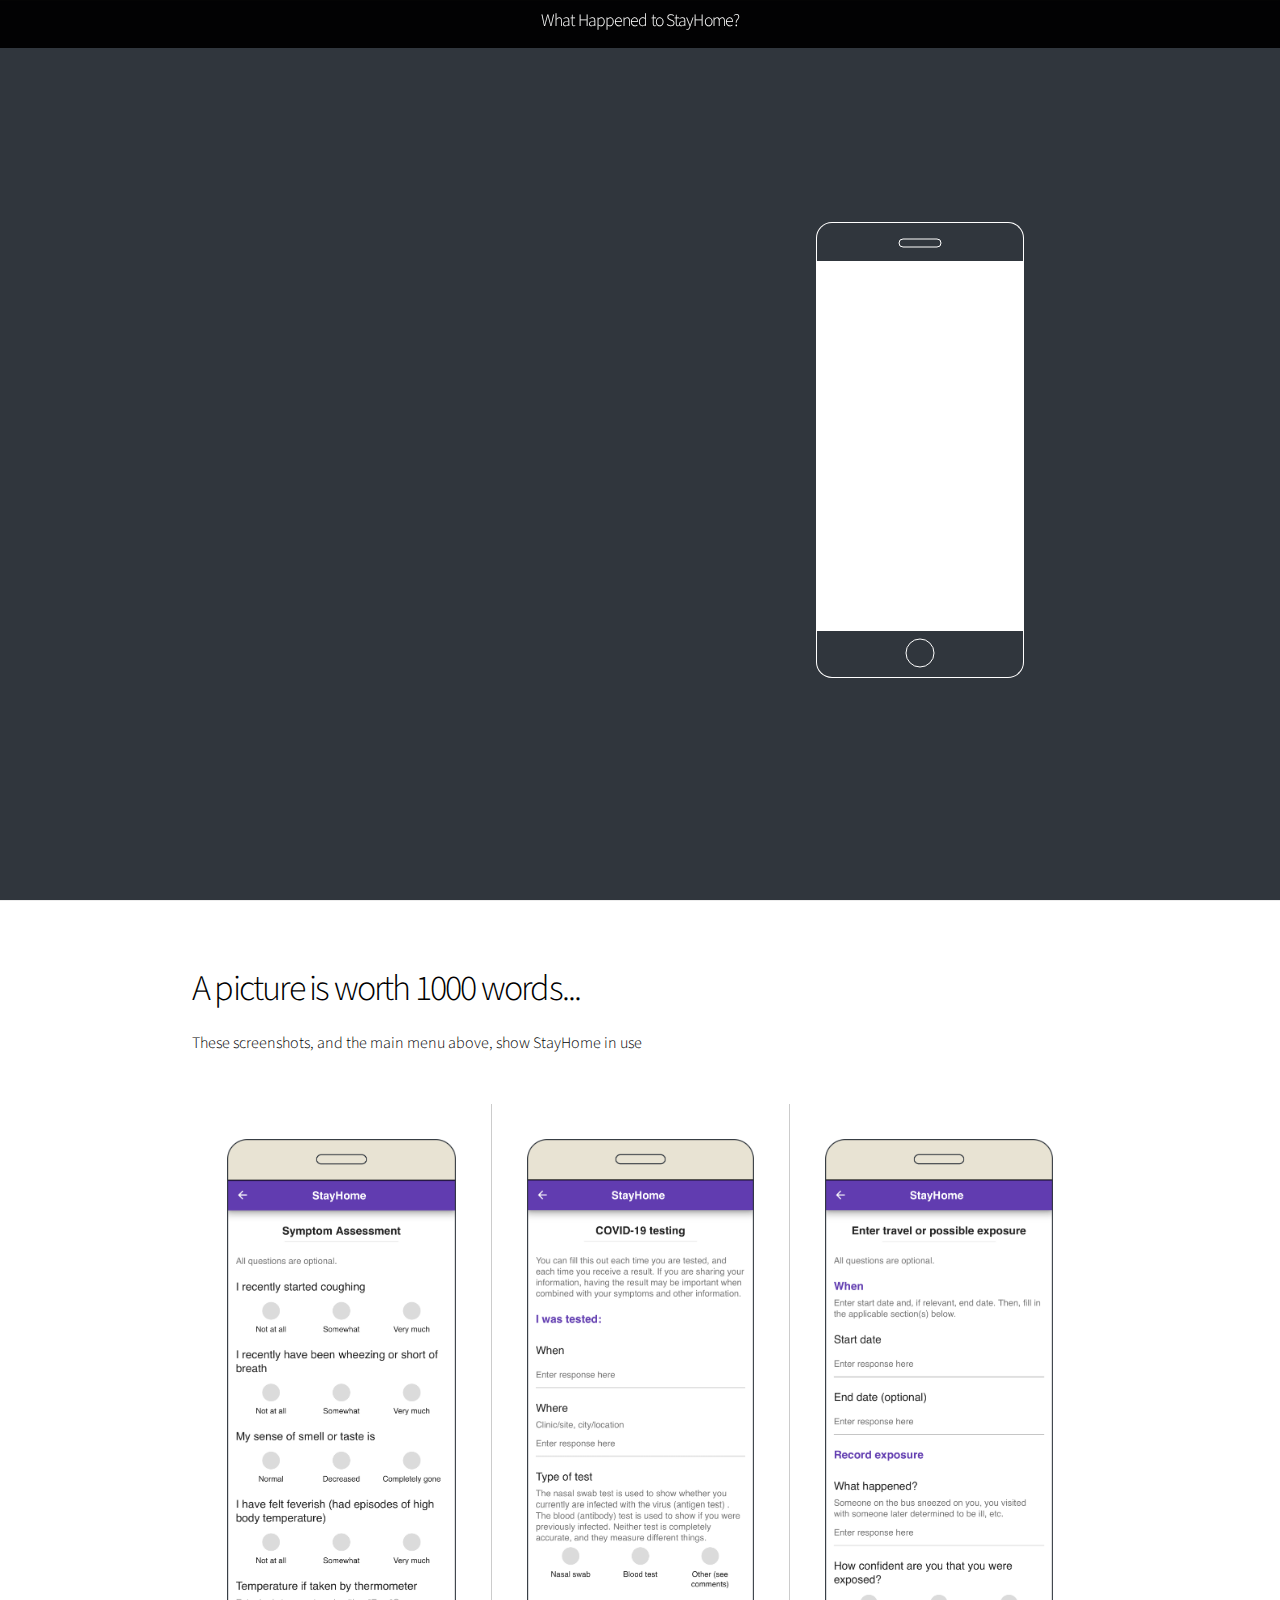
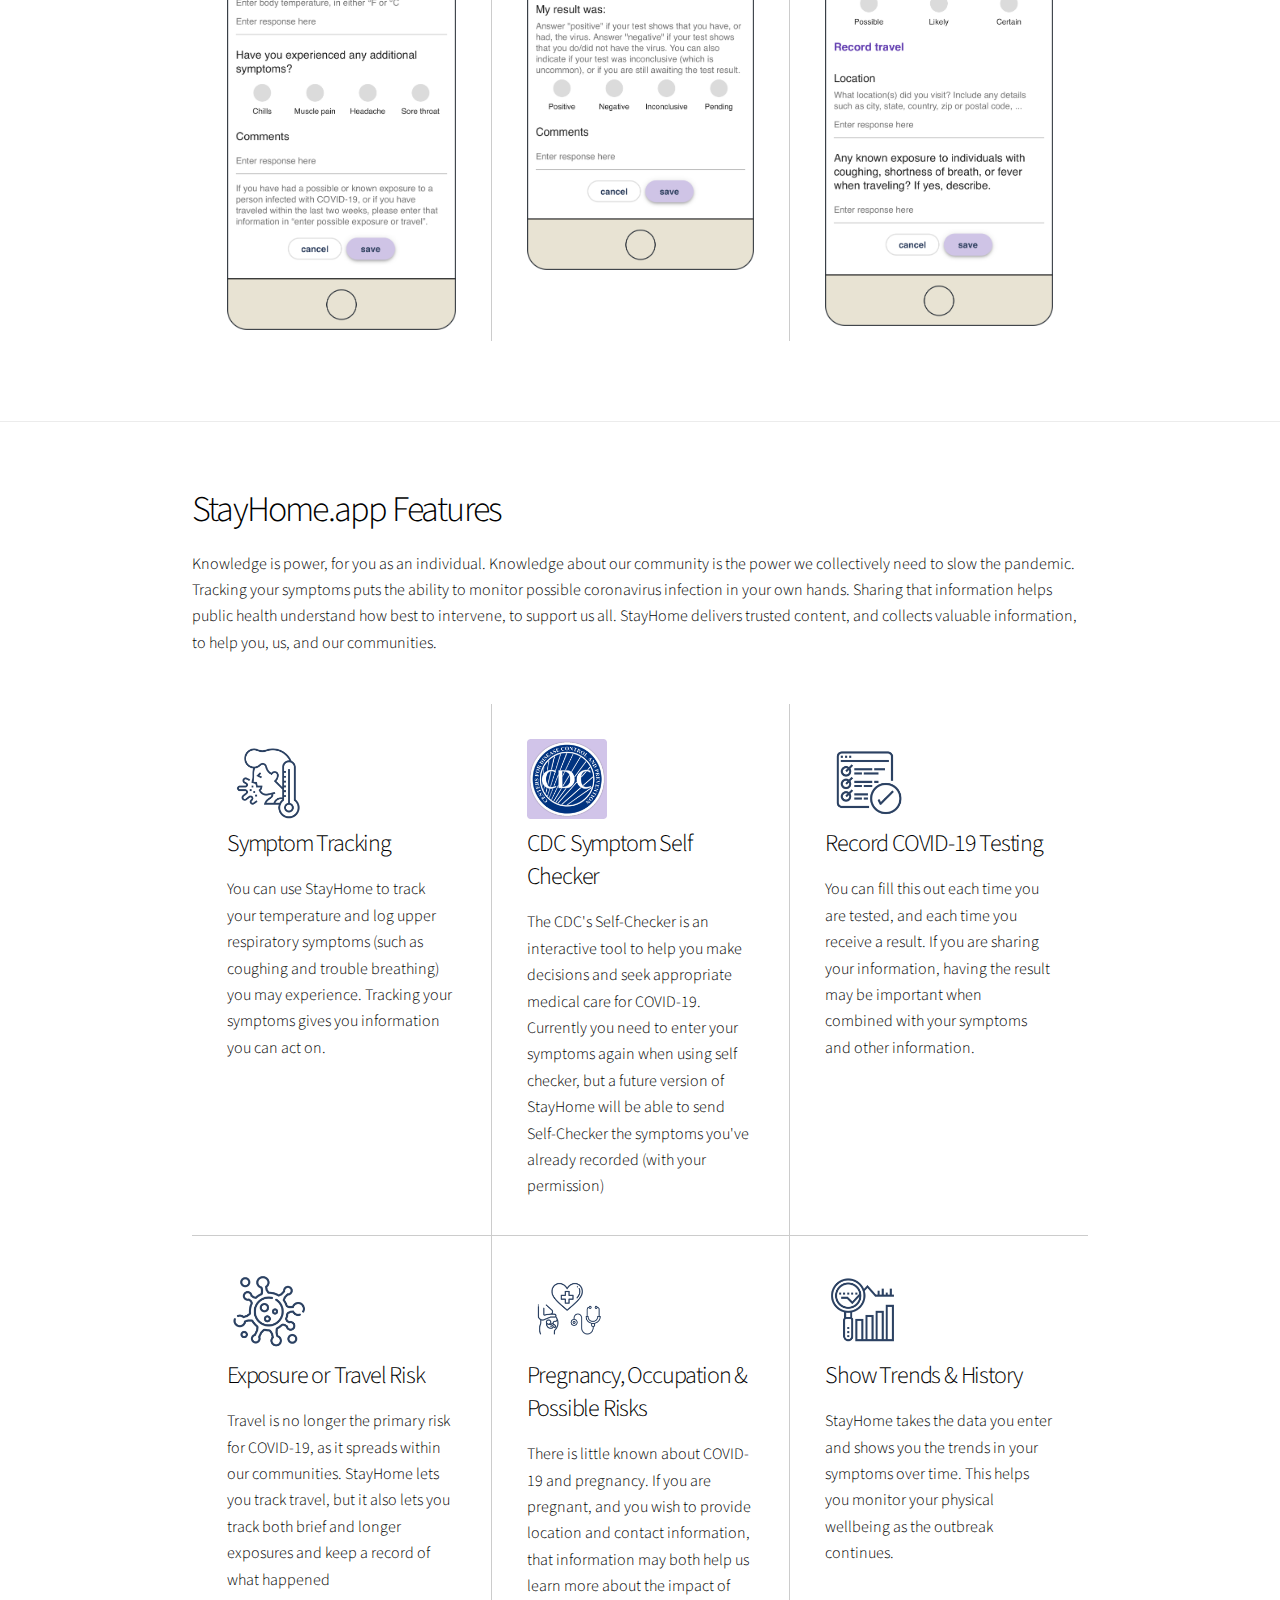
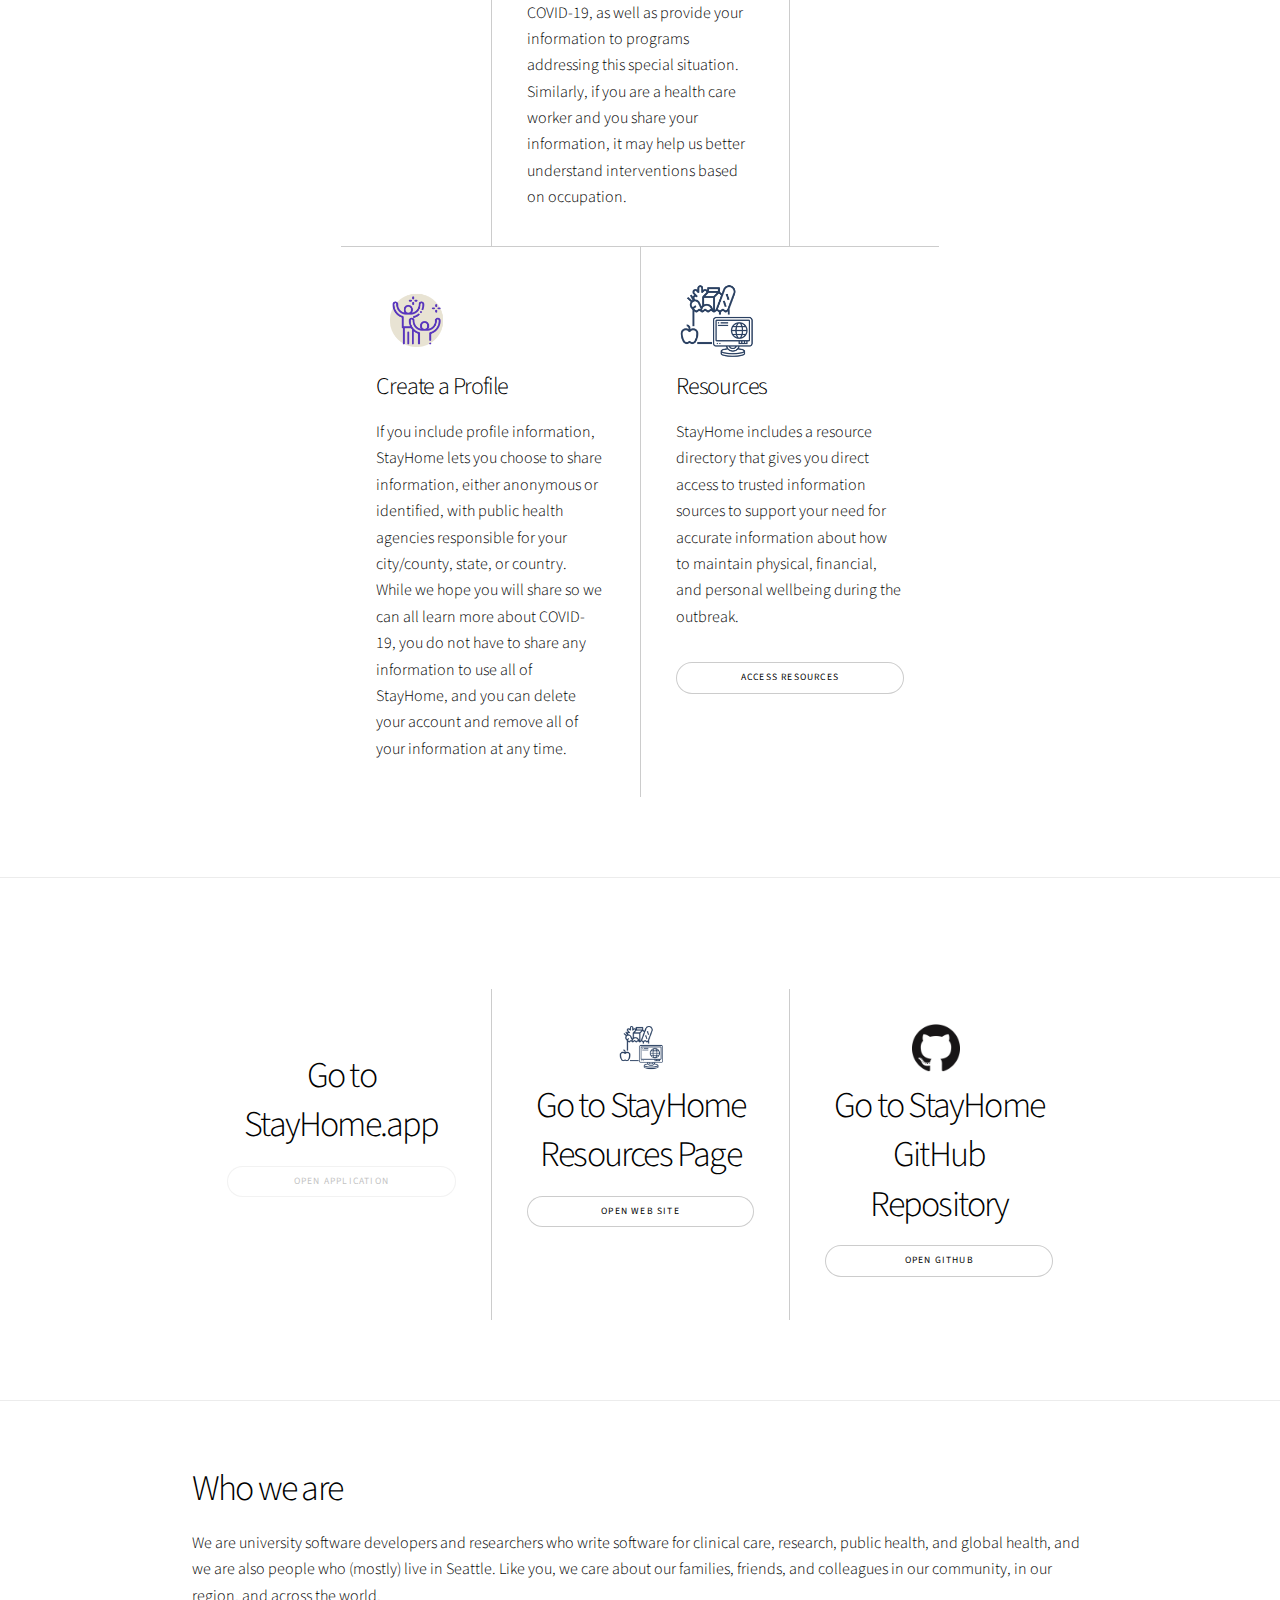
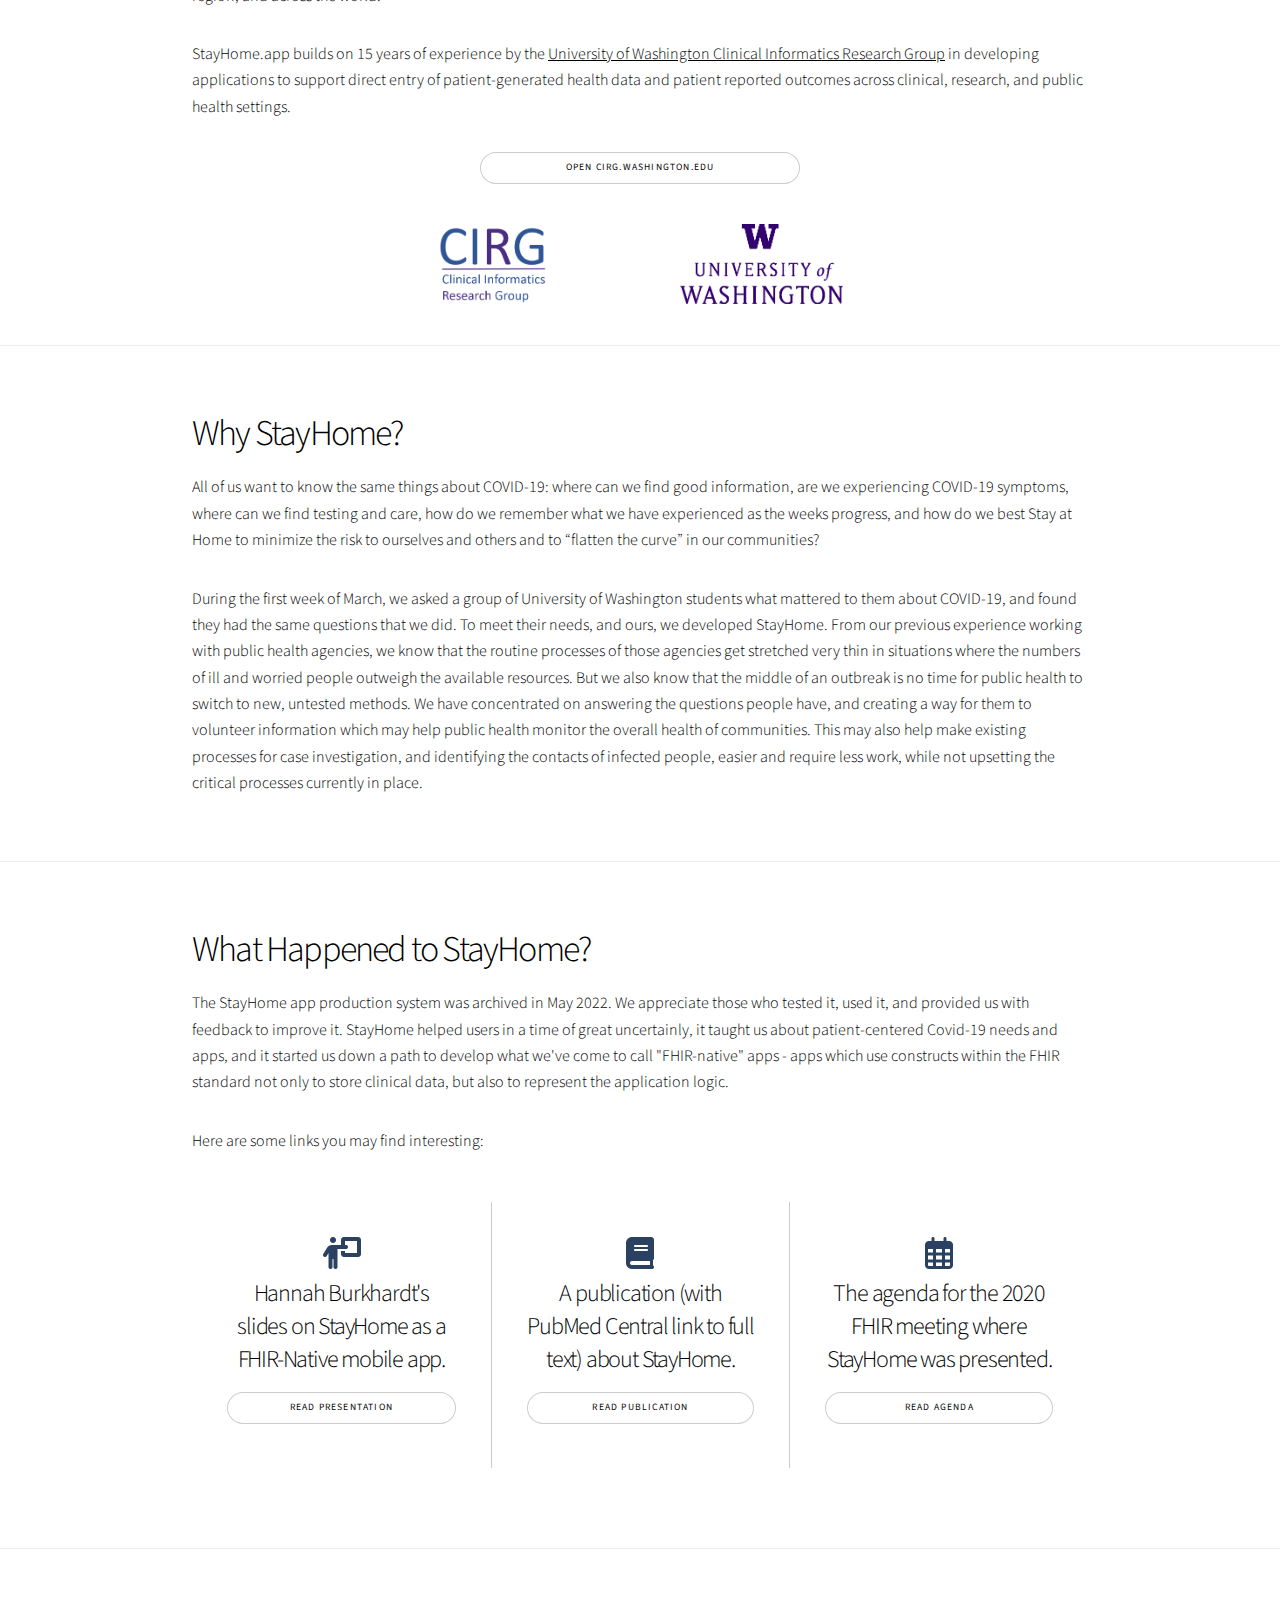
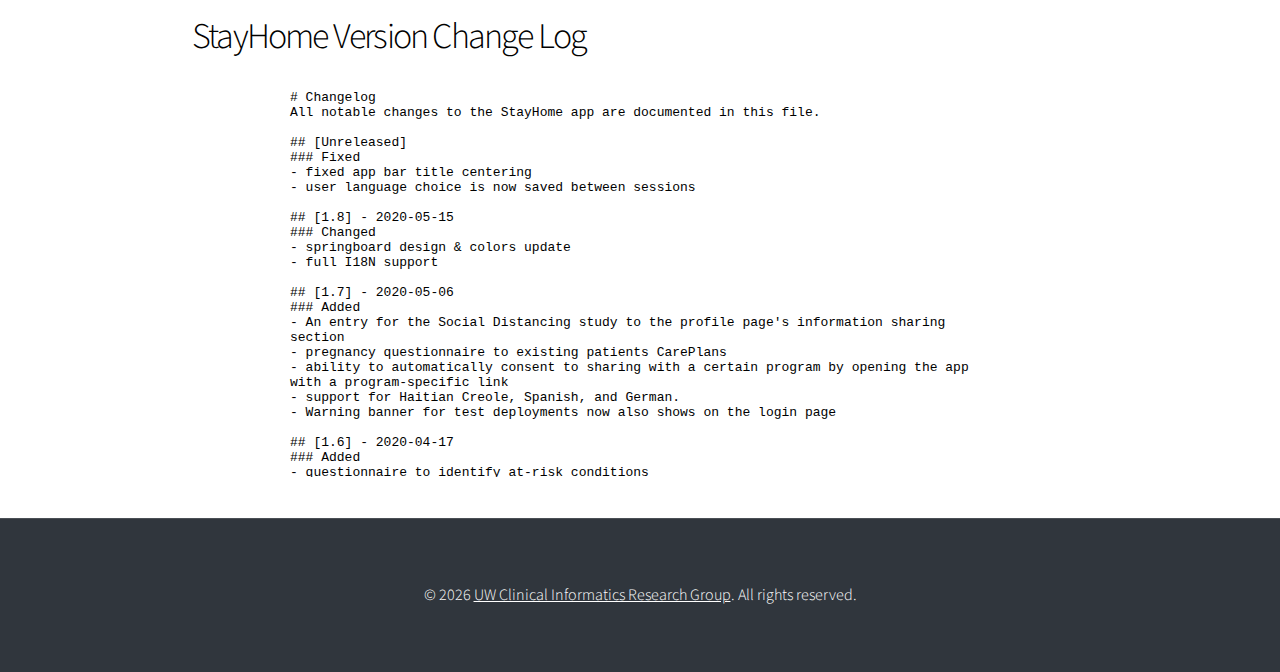
==== commit b8ca2596: "Update index.html" ====
--- a/index.html
+++ b/index.html
@@ -37,7 +37,7 @@
 		<!-- Wrapper -->
 			<div id="wrapper" class="divided">
 				<header id="header">
-					<h3><a href="#archive">What Happened to StayHome?</a></h3>
+					<h4 style="color: white; text-align: center; padding: 0.5em;"><a href="#archive" class="smooth-scroll-middle">What Happened to StayHome?</a></h4>
 				</header>
 
 				<!-- One -->
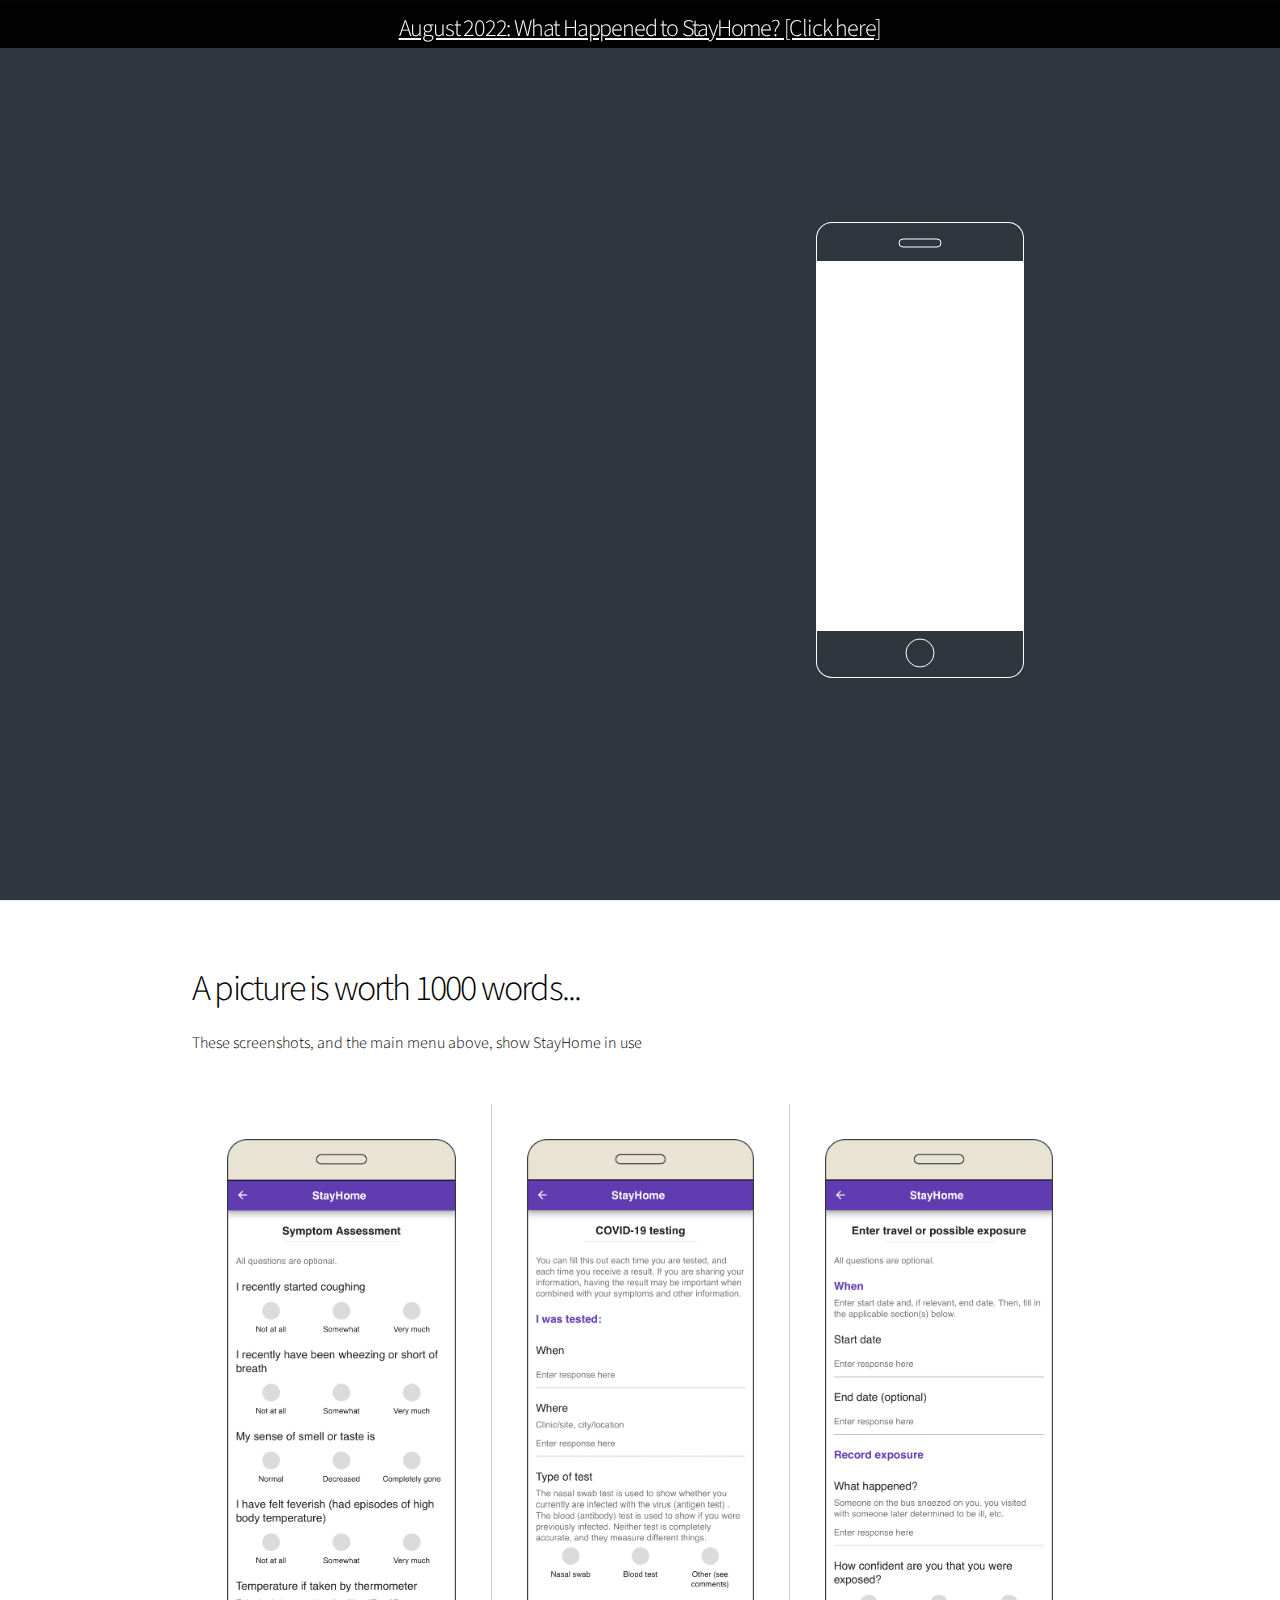
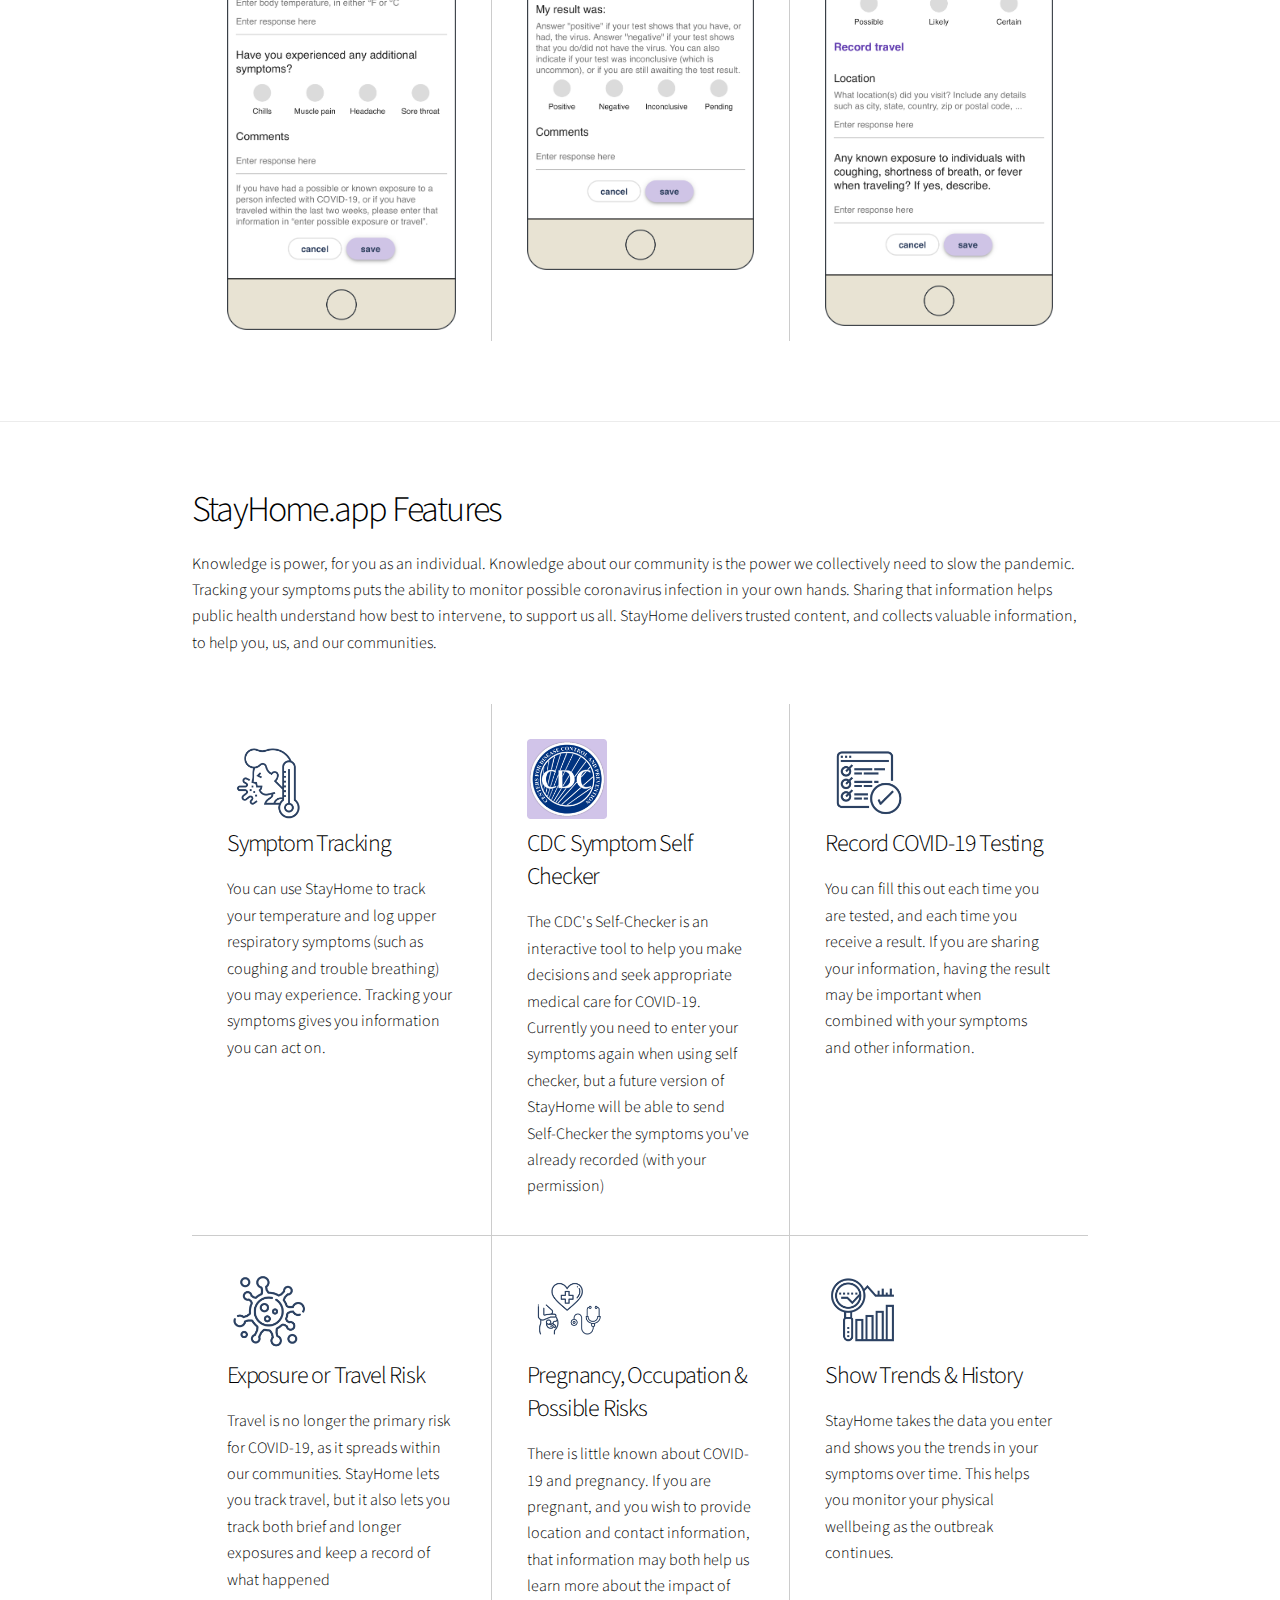
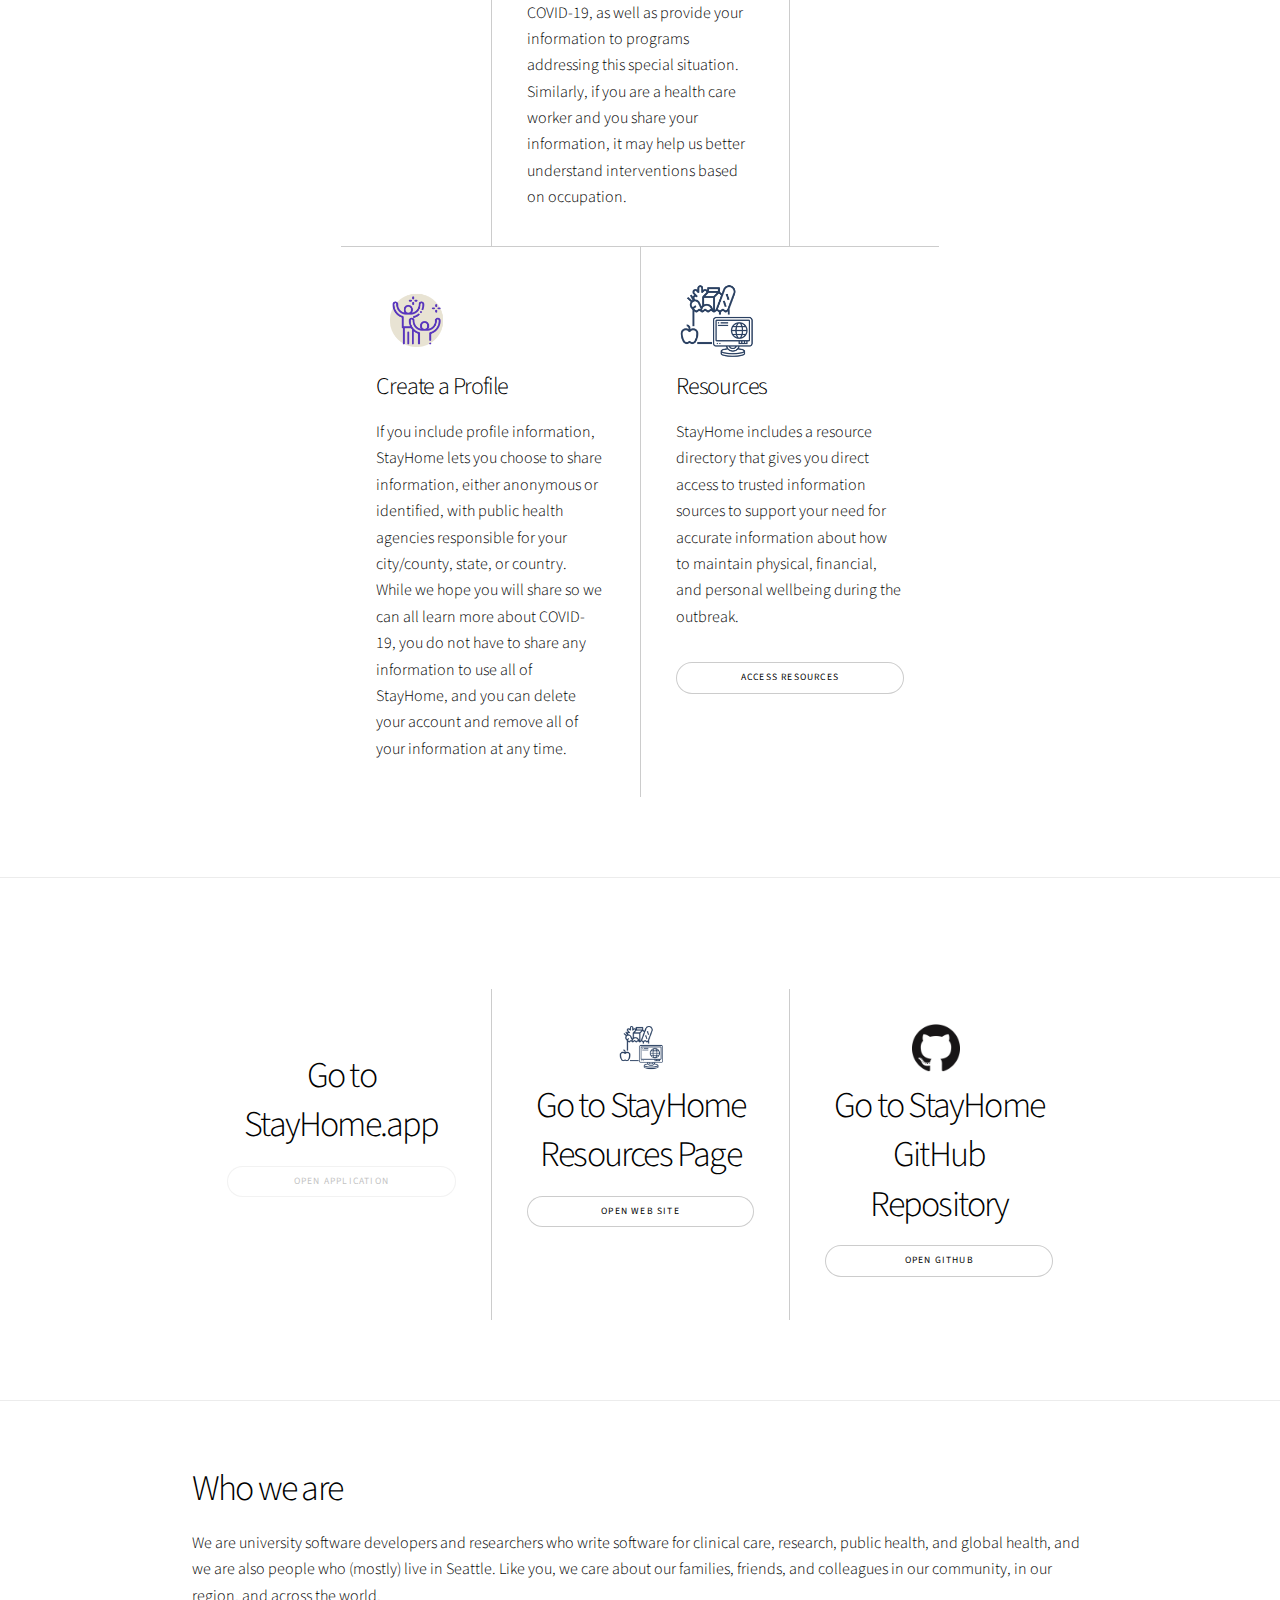
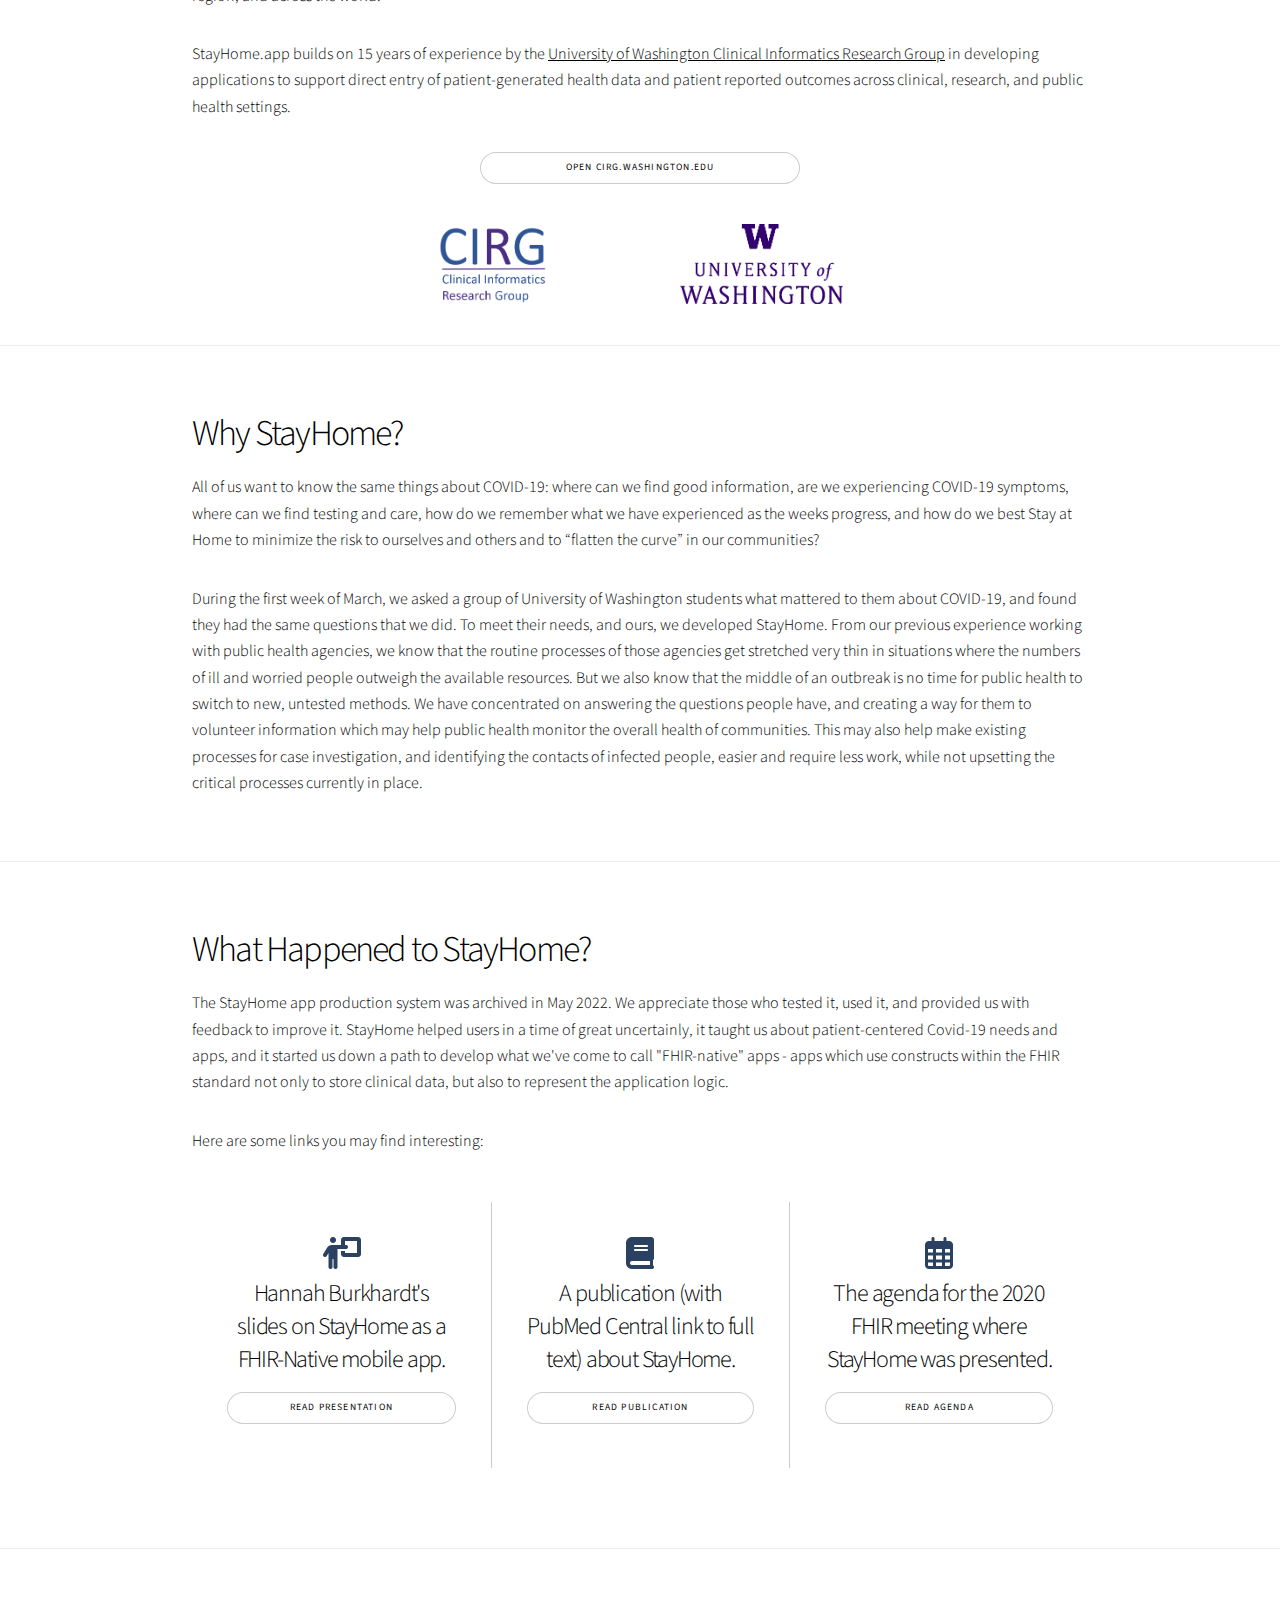
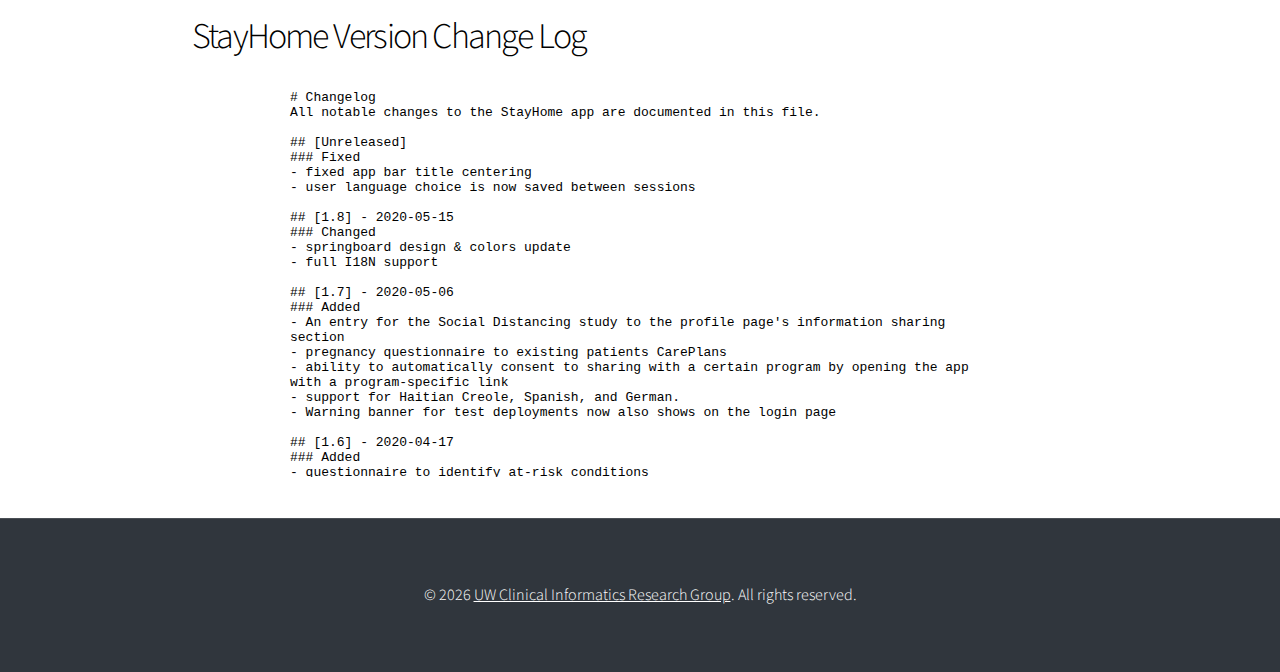
==== commit 71fa848e: "Update index.html" ====
--- a/index.html
+++ b/index.html
@@ -37,7 +37,7 @@
 		<!-- Wrapper -->
 			<div id="wrapper" class="divided">
 				<header id="header">
-					<h4 style="color: white; text-align: center; padding: 0.5em;"><a href="#archive" class="smooth-scroll-middle">What Happened to StayHome?</a></h4>
+					<h3 style="color: white; text-align: center; padding: 0.5em;"><a href="#archive" class="smooth-scroll-middle"> <u>August 2022: What Happened to StayHome? [Click here]</u></a></h3>
 				</header>
 
 				<!-- One -->
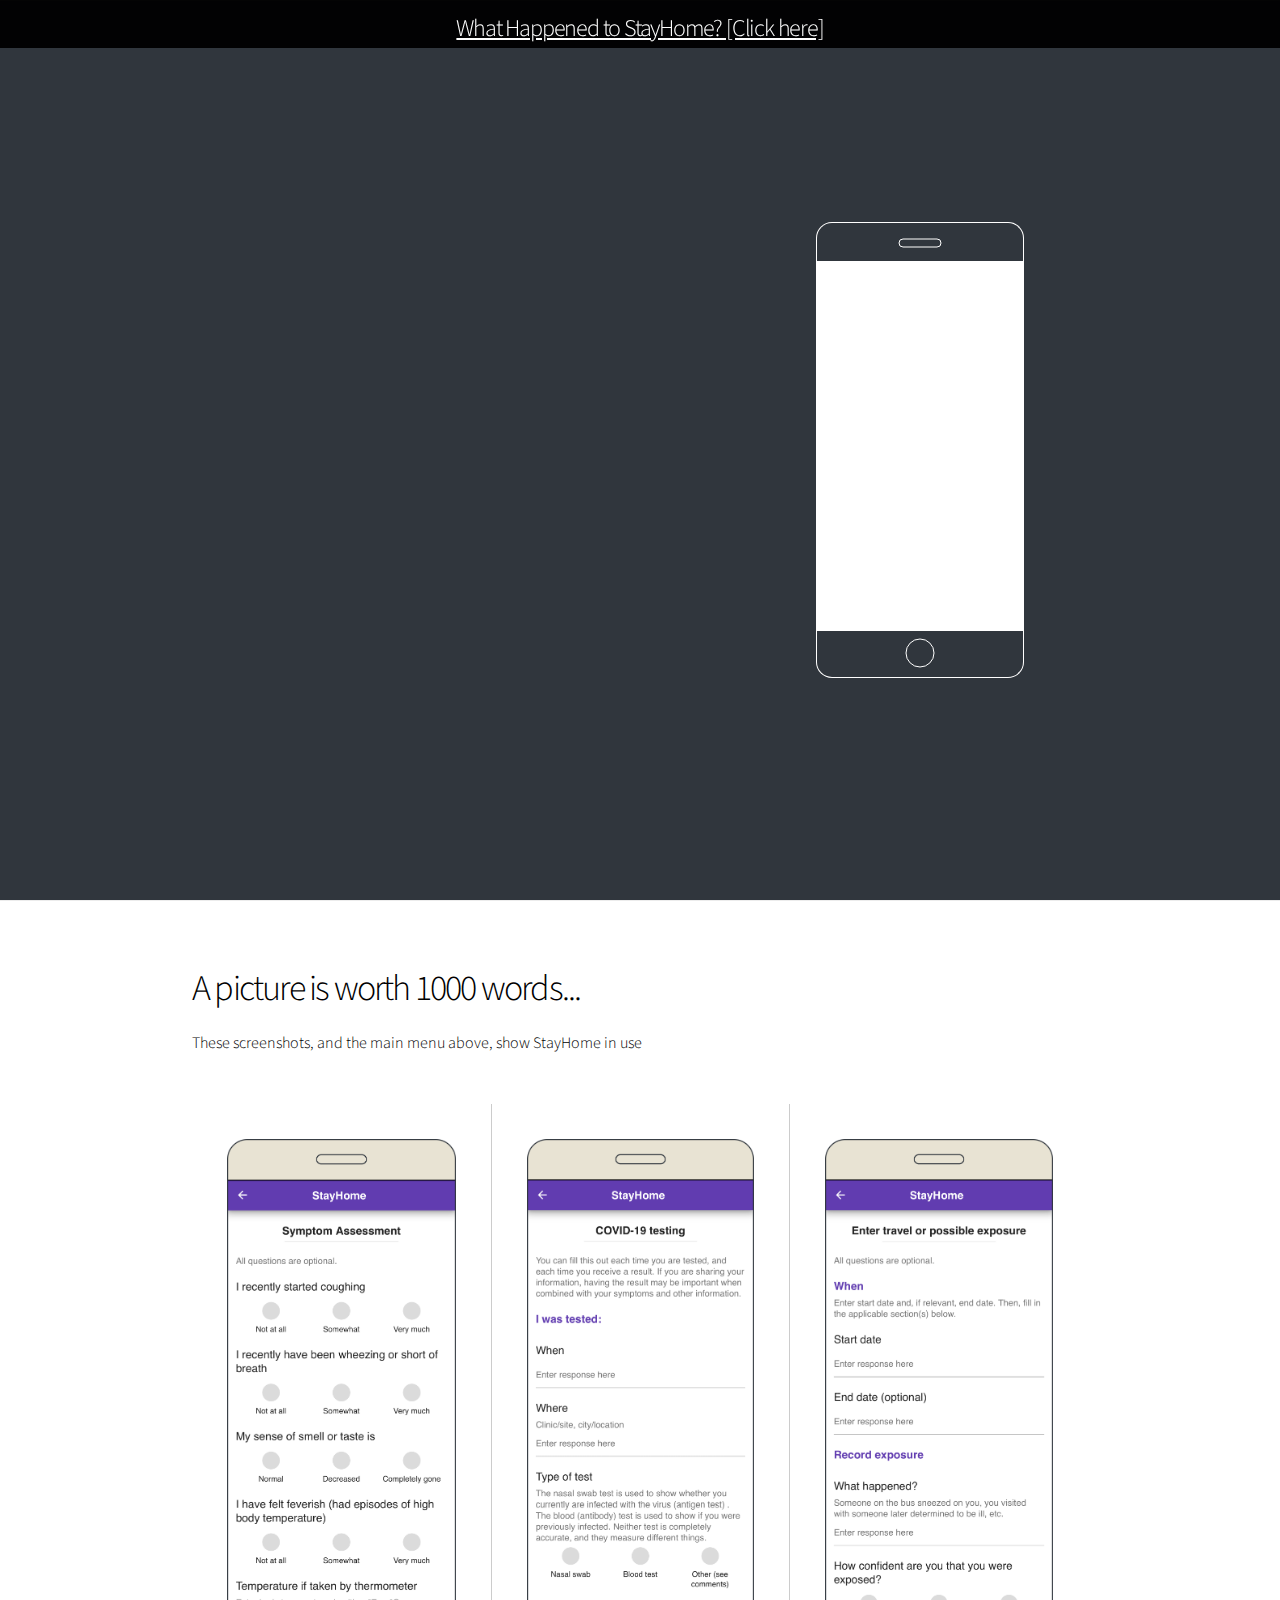
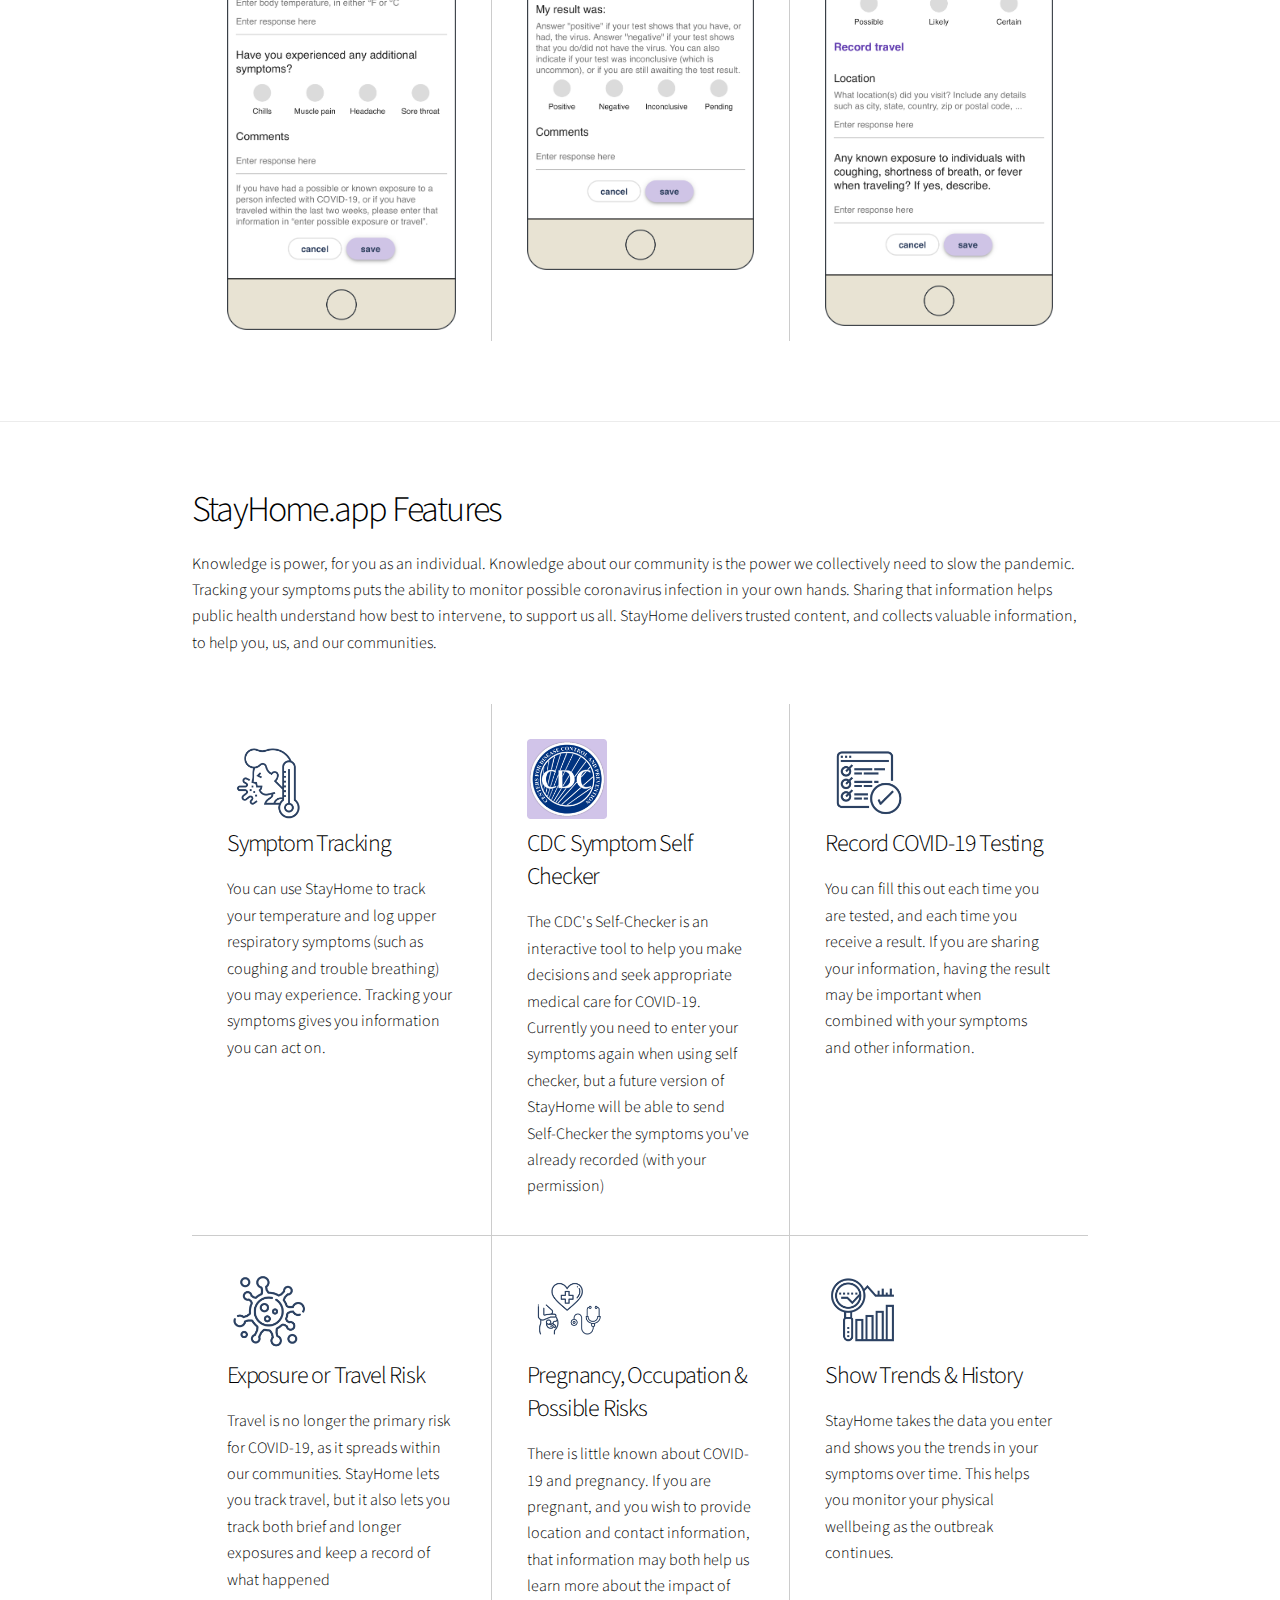
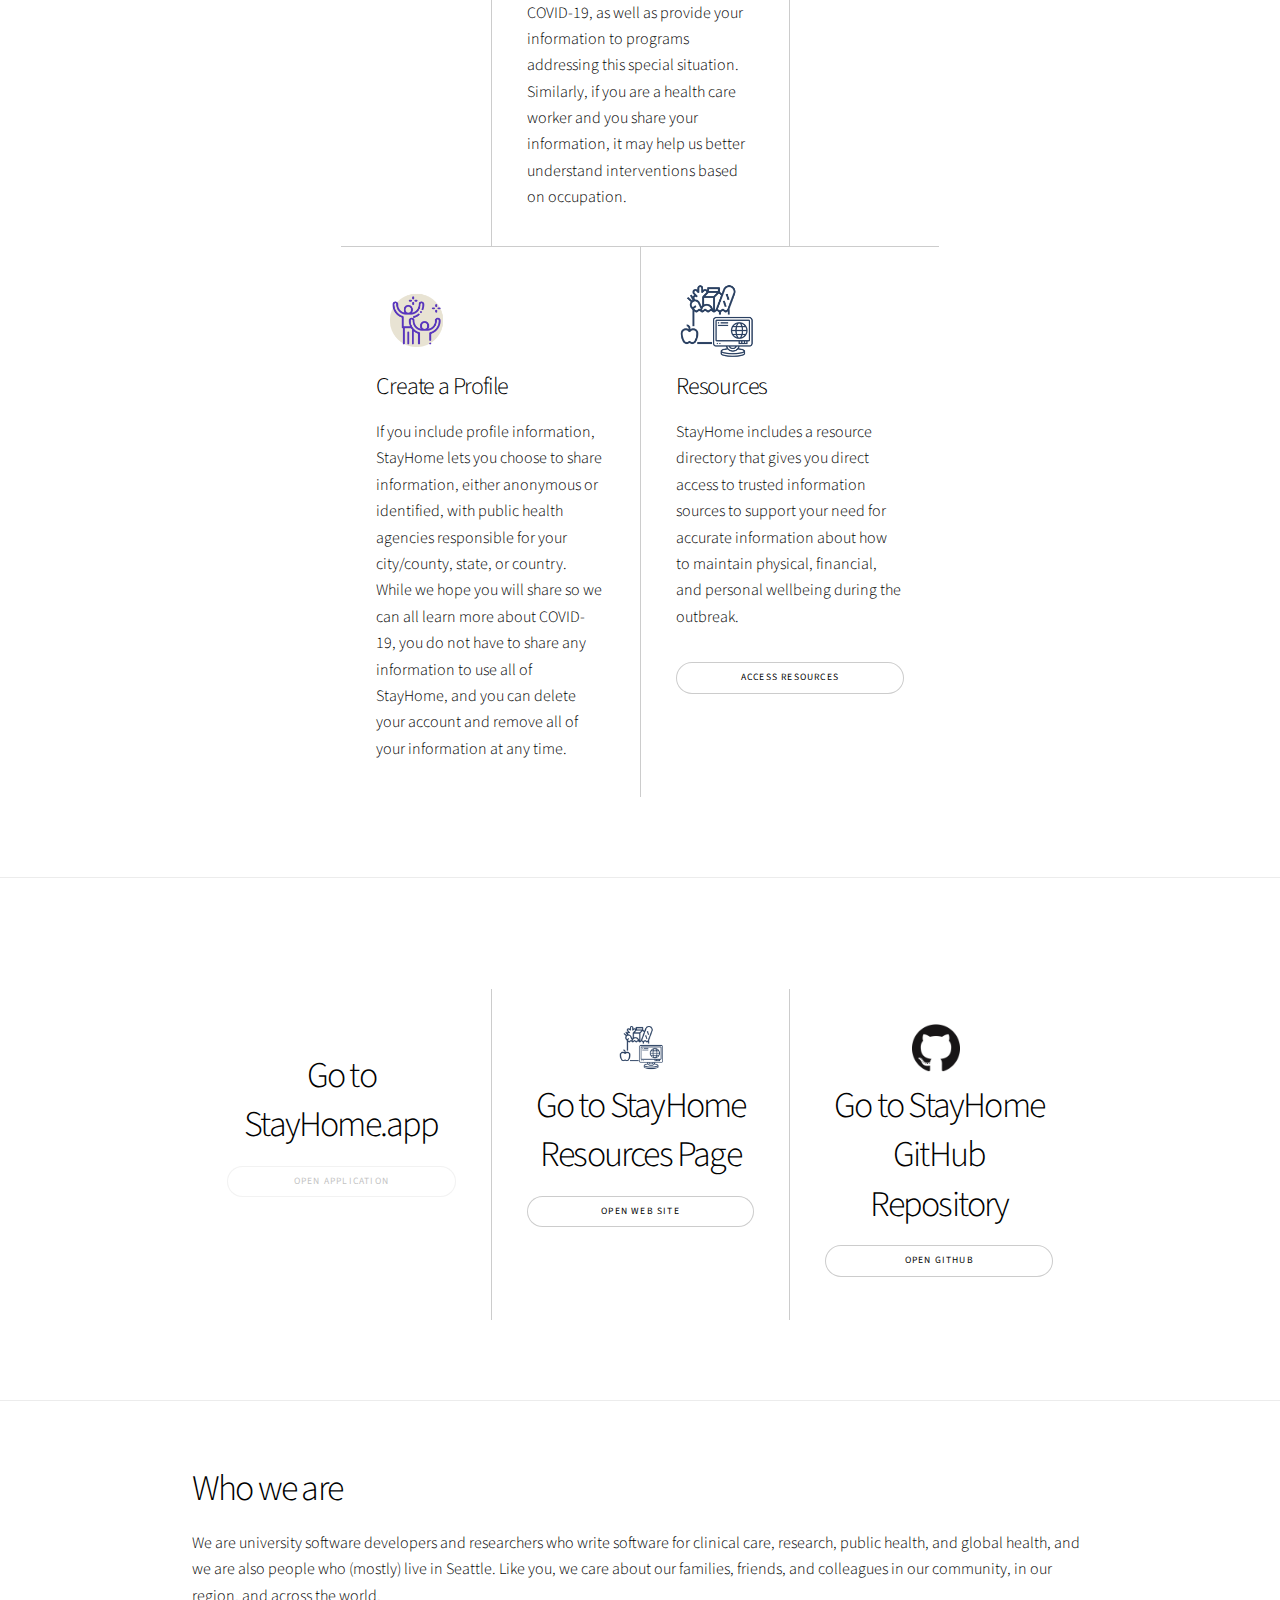
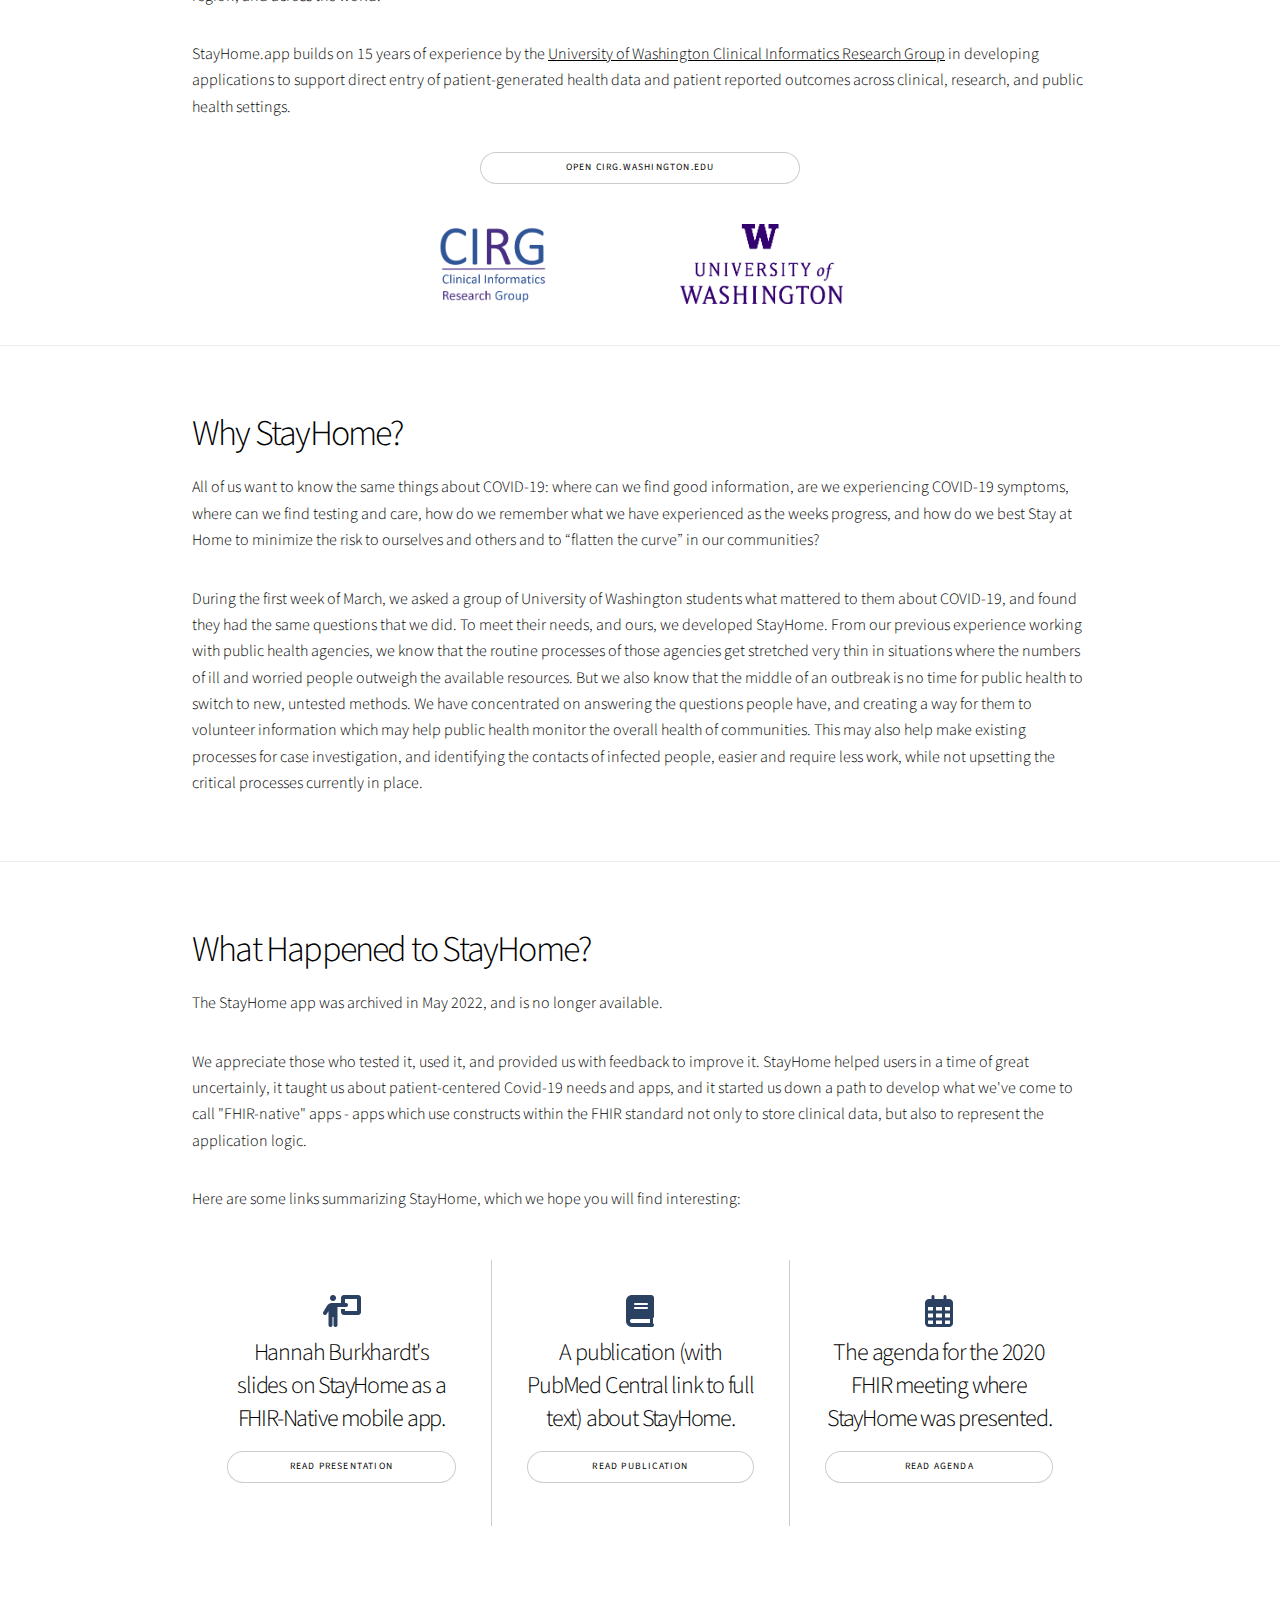
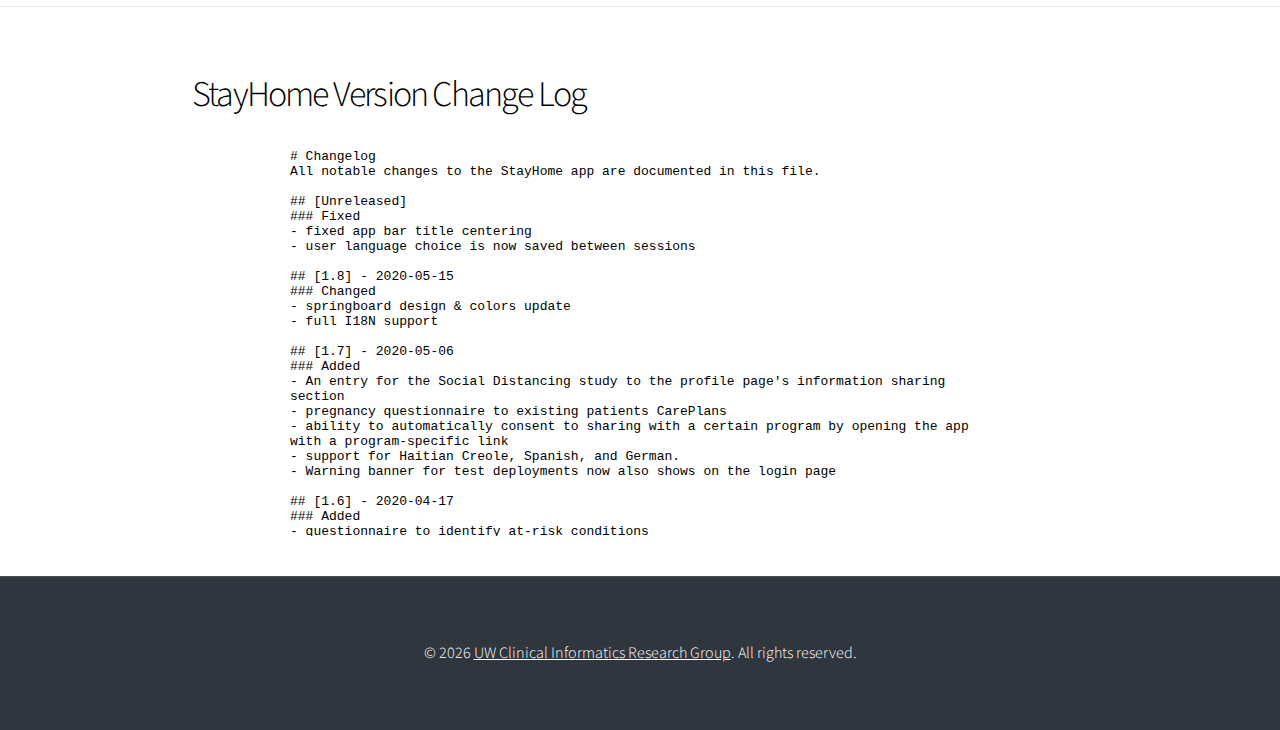
==== commit f2e44745: "minor text changes - good to go." ====
--- a/index.html
+++ b/index.html
@@ -37,7 +37,7 @@
 		<!-- Wrapper -->
 			<div id="wrapper" class="divided">
 				<header id="header">
-					<h3 style="color: white; text-align: center; padding: 0.5em;"><a href="#archive" class="smooth-scroll-middle"> <u>August 2022: What Happened to StayHome? [Click here]</u></a></h3>
+					<h3 style="color: white; text-align: center; padding: 0.5em;"><a href="#archive" class="smooth-scroll-middle"> <u>What Happened to StayHome? [Click here]</u></a></h3>
 				</header>
 
 				<!-- One -->
@@ -244,8 +244,8 @@
 				<section class="wrapper style1 align-left" id="archive">
 					<div class="inner">
 						<h2>What Happened to StayHome?</h2>
-						<p>The StayHome app production system was archived in May 2022. We appreciate those who tested it, used it, and provided us with feedback to improve it. StayHome helped users in a time of great uncertainly, it taught us about patient-centered Covid-19 needs and apps, and it started us down a path to develop what we've come to call "FHIR-native" apps - apps which use constructs within the FHIR standard not only to store clinical data, but also to represent the application logic.</p>
-						<p>Here are some links you may find interesting:</p>
+						<p>The StayHome app was archived in May 2022, and is no longer available.<p/><p> We appreciate those who tested it, used it, and provided us with feedback to improve it. StayHome helped users in a time of great uncertainly, it taught us about patient-centered Covid-19 needs and apps, and it started us down a path to develop what we've come to call "FHIR-native" apps - apps which use constructs within the FHIR standard not only to store clinical data, but also to represent the application logic.</p>
+						<p>Here are some links summarizing StayHome, which we hope you will find interesting:</p>
 						<div class="items style1 medium">
 							<section style="text-align: center; margin: auto;">
 								<img src="images/person-chalkboard-solid 1.png" style="height: 2em;" alt="" />
